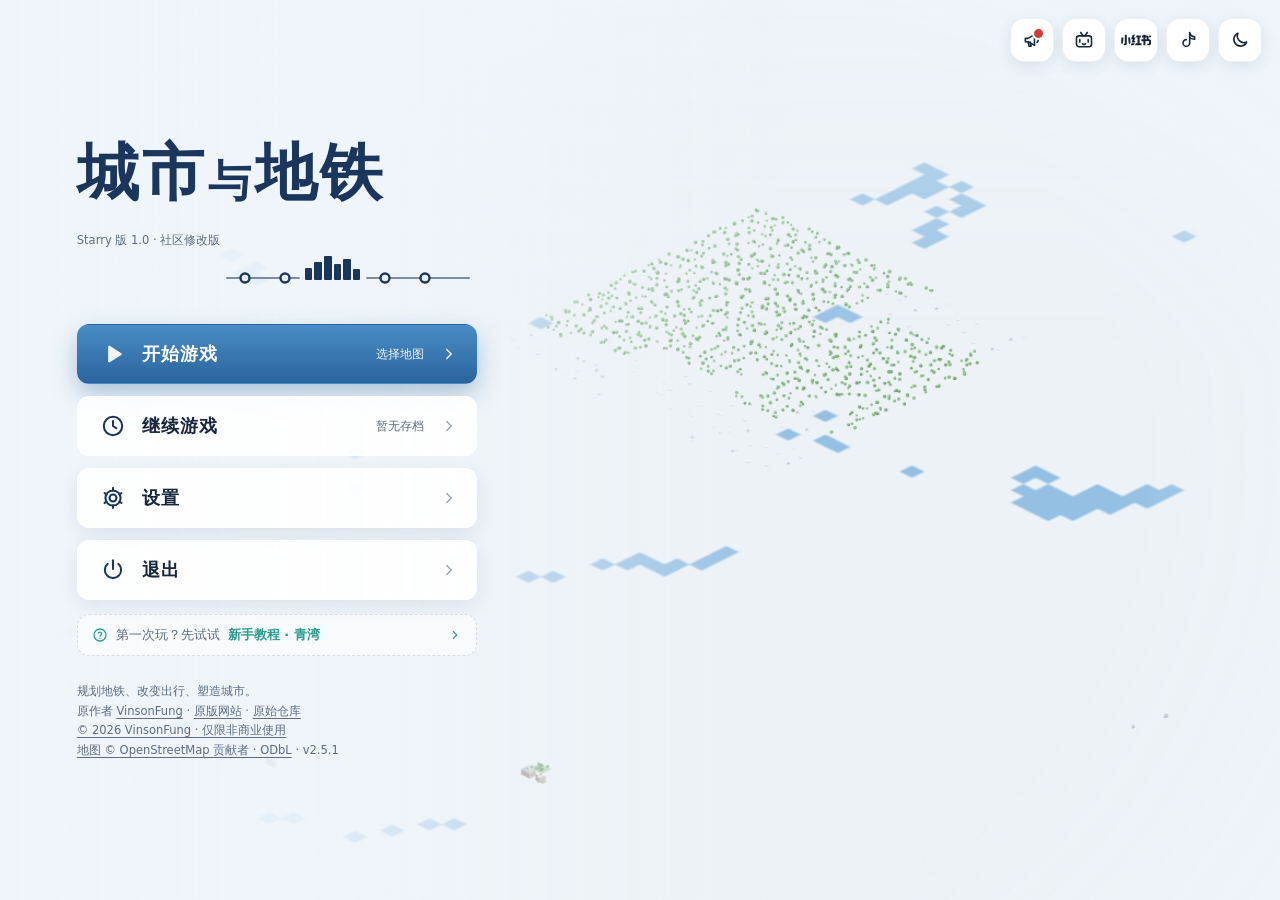
==== index.html @ 70bb86c0 "发布 Starry 版 1.0" ====
<!doctype html>
<html lang="zh-CN">
<head>
  <meta charset="utf-8">
  <meta name="viewport" content="width=device-width, initial-scale=1, viewport-fit=cover">
  <title>城市与地铁 · Starry 版 1.0</title>
  <meta name="author" content="VinsonFung">
  <meta name="copyright" content="Copyright © 2026 VinsonFung. Non-commercial use only. All rights reserved.">
  <meta name="description" content="单人地铁规划与城市经营游戏：广州、杭州、香港、台北、东京、上海、武汉、巴黎、北京与青湾教程，支持简体中文、繁体中文和英语。">
  <meta name="theme-color" content="#eaf1f7">
  <link rel="icon" type="image/png" href="img/favicon.png">
  <script>
    // 首帧即应用主题，避免浅色闪烁
    (function () {
      var s = null, t = 'auto';
      try { s = JSON.parse(localStorage.getItem('cm1.settings') || 'null'); t = (s && s.theme) || localStorage.getItem('cm1.theme') || 'auto'; } catch (e) {}
      if (t !== 'light' && t !== 'dark') t = window.matchMedia && window.matchMedia('(prefers-color-scheme: dark)').matches ? 'dark' : 'light';
      document.documentElement.setAttribute('data-theme', t);
      if (s && s.uiScale) document.documentElement.style.setProperty('--uiz', String(s.uiScale));
    })();
  </script>
  <link rel="stylesheet" href="css/style.css">
</head>
<body>
  <canvas id="map" aria-label="城市地图"></canvas>
  <div id="app"></div>
  <noscript>本游戏需要启用 JavaScript。</noscript>
  <script src="js/util.js"></script>
  <script src="js/vendor/opencc/cn2t.js"></script>
  <script src="js/vendor/pinyin/pinyin-pro.js"></script>
  <script src="js/locales/en.js"></script>
  <script src="js/i18n.js"></script>
  <script src="js/config.js"></script>
  <script src="js/accessibility.js"></script>
  <script src="js/news.js"></script>
  <script src="js/legal.js"></script>
  <script src="js/geo_gz.js"></script>
  <script src="js/geo.js"></script>
  <script src="js/data_gz.js"></script>
  <script src="js/data_tutorial.js"></script>
  <script src="js/geo_hz.js"></script>
  <script src="js/data_hz.js"></script>
  <script src="js/community-geography.js"></script>
  <script src="js/geo_sz.js"></script>
  <script src="js/data_sz.js"></script>
  <script src="js/geo_sg.js"></script>
  <script src="js/data_sg.js"></script>
  <script src="js/geo_nj.js"></script>
  <script src="js/data_nj.js"></script>
  <script src="js/geo_su.js"></script>
  <script src="js/data_su.js"></script>
  <script src="js/geo_hk.js"></script>
  <script src="js/data_hk.js"></script>
  <script src="js/geo_tk.js"></script>
  <script src="js/data_tk.js"></script>
  <script src="js/geo_tp.js"></script>
  <script src="js/data_tp.js"></script>
  <script src="js/geo_pa.js"></script>
  <script src="js/data_pa.js"></script>
  <script src="js/geo_wh.js"></script>
  <script src="js/data_wh.js"></script>
  <script src="js/geo_sh.js"></script>
  <script src="js/data_sh.js"></script>
  <script src="js/geo_bj.js"></script>
  <script src="js/data_bj.js"></script>
  <script src="js/geo_sh_outer.js"></script>
  <script src="js/geo_gz_outer.js"></script>
  <script src="js/outer-maps.js"></script>
  <script src="js/maps.js"></script>
  <script src="js/data_eras.js"></script>
  <script src="js/facility.js"></script>
  <script src="js/eras.js"></script>
  <script src="js/city.js"></script>
  <script src="js/metro.js"></script>
  <script src="js/road-kernel.js"></script>
  <script src="js/sim.js"></script>
  <script src="js/economy.js"></script>
  <script src="js/taskplans.js"></script>
  <script src="js/macro.js"></script>
  <script src="js/game.js"></script>
  <script src="js/milestones.js"></script>
  <script src="js/sim-stamp.js"></script>
  <script src="js/traffic-cache.js"></script>
  <script src="js/save.js"></script>
  <script src="js/render.js"></script>
  <script src="js/sites.js"></script>
  <script src="js/scenery.js"></script>
  <script src="js/agents.js"></script>
  <script src="js/bgtransit.js"></script>
  <script src="js/icons.js"></script>
  <script src="js/settings.js"></script>
  <script src="js/keys.js"></script>
  <script src="js/grid.js"></script>
  <script src="js/sound.js"></script>
  <script src="js/soundscape.js"></script>
  <script src="js/tools.js"></script>
  <script src="js/ui.js"></script>
  <script src="js/screens.js"></script>
  <script src="js/sketch.js"></script>
  <script src="js/pages.js"></script>
  <script src="js/corp.js"></script>
  <script src="js/fleet.js"></script>
  <script src="js/impact.js"></script>
  <script src="js/voices.js"></script>
  <script src="js/opsapp.js"></script>
  <script src="js/stats.js"></script>
  <script src="js/netmap.js"></script>
  <script src="js/follow.js"></script>
  <script src="js/tutorial.js"></script>
  <script src="js/quick.js"></script>
  <script src="js/v22-ui.js"></script>
  <script src="js/main.js"></script>
</body>
</html>
---- css/style.css ----
/* 城市与地铁 · 界面样式（浅色 / 深色主题） */
:root {
  --view-width: 100vw;
  --view-height: 100dvh;
  --view-top: 0px;
  --view-left: 0px;
  --view-bottom: 0px;
  --view-right: 0px;
  --safe-top: env(safe-area-inset-top, 0px);
  --safe-right: env(safe-area-inset-right, 0px);
  --safe-bottom: env(safe-area-inset-bottom, 0px);
  --safe-left: env(safe-area-inset-left, 0px);
  color-scheme: light;
  --navy: #1b365c;
  --teal: #2a9d8f;
  --grad: linear-gradient(180deg, #4a8cc6 0%, #2b649c 100%);
  --grad-soft: linear-gradient(180deg, rgba(74, 140, 198, 0.12), rgba(43, 100, 156, 0.08));
  --bg: #eaf1f7;
  --surface: rgba(255, 255, 255, 0.9);
  --surface-solid: #ffffff;
  --surface-2: #f4f7fb;
  --surface-3: #e8eef5;
  --text: #17263d;
  --muted: #5d6c82;
  --faint: #98a6b8;
  --line: rgba(27, 54, 92, 0.08);
  --line-strong: rgba(27, 54, 92, 0.15);
  --hover: rgba(47, 111, 168, 0.07);
  --accent: #2f6fa8;
  --accent-soft: rgba(47, 111, 168, 0.1);
  --teal-soft: rgba(42, 157, 143, 0.12);
  --good: #1f9254;
  --good-soft: rgba(31, 146, 84, 0.1);
  --warn: #c98200;
  --warn-soft: rgba(214, 140, 0, 0.12);
  --bad: #d83a3a;
  --bad-soft: rgba(216, 58, 58, 0.1);
  --gold: #d99a00;
  --radius: 14px;
  --shadow: 0 10px 30px rgba(36, 66, 104, 0.12), 0 1px 3px rgba(36, 66, 104, 0.06);
  --shadow-sm: 0 4px 14px rgba(36, 66, 104, 0.1);
  --ring: 0 0 0 3px rgba(47, 111, 168, 0.25);
  --glass-edge: rgba(255, 255, 255, 0.75);
  --font: "PingFang SC", "Microsoft YaHei", "Noto Sans SC", system-ui, -apple-system, "Segoe UI", sans-serif;
  --ease: cubic-bezier(.2, .8, .2, 1);
  --spring: cubic-bezier(.34, 1.4, .64, 1);
}
:root[data-theme="dark"] {
  color-scheme: dark;
  --navy: #9cc0ec;
  --teal: #3fc1b0;
  --grad: linear-gradient(180deg, #4a8cc6 0%, #2b5f94 100%);
  --grad-soft: linear-gradient(180deg, rgba(74, 140, 198, 0.2), rgba(43, 100, 156, 0.12));
  --bg: #0f1724;
  --surface: rgba(22, 31, 46, 0.9);
  --surface-solid: #172131;
  --surface-2: #1c2839;
  --surface-3: #243247;
  --text: #e5ecf6;
  --muted: #9aa9be;
  --faint: #66768e;
  --line: rgba(255, 255, 255, 0.07);
  --line-strong: rgba(255, 255, 255, 0.14);
  --hover: rgba(120, 170, 230, 0.09);
  --accent: #6aa6e6;
  --accent-soft: rgba(106, 166, 230, 0.15);
  --teal-soft: rgba(63, 193, 176, 0.15);
  --good: #3cc77e;
  --good-soft: rgba(60, 199, 126, 0.14);
  --warn: #f0b33c;
  --warn-soft: rgba(240, 179, 60, 0.14);
  --bad: #ff7070;
  --bad-soft: rgba(255, 112, 112, 0.14);
  --shadow: 0 12px 36px rgba(0, 0, 0, 0.42), 0 1px 4px rgba(0, 0, 0, 0.3);
  --shadow-sm: 0 4px 14px rgba(0, 0, 0, 0.32);
  --ring: 0 0 0 3px rgba(106, 166, 230, 0.35);
  --glass-edge: rgba(255, 255, 255, 0.06);
}* { box-sizing: border-box; }
html, body { margin: 0; height: 100%; overflow: hidden; background: var(--bg); color: var(--text); font-family: var(--font); font-size: 13px; -webkit-font-smoothing: antialiased; }
/* 色盲辅助：状态仍保留文字 / 图标，避免只靠红绿表达成功、警告和错误。 */
:root[data-color-blind="true"] { --good: #0072b2; --good-soft: rgba(0,114,178,.12); --warn: #8c5900; --warn-soft: rgba(166,106,0,.12); --bad: #84317d; --bad-soft: rgba(132,49,125,.12); }
:root[data-color-blind="true"][data-theme="dark"] { --good: #66c2ff; --good-soft: rgba(102,194,255,.14); --warn: #f4bd53; --warn-soft: rgba(244,189,83,.14); --bad: #e3a0de; --bad-soft: rgba(227,160,222,.14); }
#map { position: fixed; inset: 0; display: block; touch-action: none; }
button { font-family: inherit; font-size: inherit; color: inherit; }
input, select { font-family: inherit; font-size: 13px; color: var(--text); background: var(--surface-solid); }
.ico { display: inline-flex; width: 18px; height: 18px; flex: none; }
.ico svg { width: 100%; height: 100%; }
.hud { position: fixed; z-index: 10; transition: opacity .3s var(--ease), transform .35s var(--ease); }
.hidden { opacity: 0 !important; pointer-events: none !important; }
/* 界面毛玻璃：模糊半径越大，地图每帧变化时 GPU 重新模糊的开销越大（v2.1 由 14px 降到 9px，观感接近、移动地图更流畅） */
.glass { background: var(--surface); border: 1px solid var(--glass-edge); border-radius: var(--radius); box-shadow: var(--shadow); backdrop-filter: blur(9px) saturate(1.15); -webkit-backdrop-filter: blur(9px) saturate(1.15); }
.muted { color: var(--muted); }
.faint { color: var(--faint); }
.good { color: var(--good); }
.bad { color: var(--bad); }
.warn { color: var(--warn); }
.num { font-variant-numeric: tabular-nums; }
.row { display: flex; align-items: center; gap: 8px; }
.row.between { justify-content: space-between; }
.grow { flex: 1; min-width: 0; }
.small { font-size: 12px; }
.tiny { font-size: 11px; }
.tag { display: inline-flex; align-items: center; gap: 4px; padding: 2px 8px; border-radius: 999px; font-size: 11px; background: var(--surface-3); color: var(--muted); white-space: nowrap; font-weight: 500; }
.tag .ico { width: 12px; height: 12px; }
.tag.hist { background: rgba(196, 128, 64, 0.14); color: #b06a2a; }
.tag.est { background: var(--accent-soft); color: var(--accent); }
.tag.sim { background: rgba(124, 92, 214, 0.14); color: #7c5cd6; }
.tag.good { background: var(--good-soft); color: var(--good); }
.tag.bad { background: var(--bad-soft); color: var(--bad); }
.tag.warn { background: var(--warn-soft); color: var(--warn); }
.tag.info { background: var(--accent-soft); color: var(--accent); }
.dot { width: 10px; height: 10px; border-radius: 50%; display: inline-block; flex: none; }
.swatch { width: 16px; height: 6px; border-radius: 3px; display: inline-block; flex: none; }
kbd { font-family: inherit; font-size: 10px; padding: 0 5px; border-radius: 5px; background: var(--surface-3); color: var(--muted); border: 1px solid var(--line); }

/* ---------- 按钮 ---------- */
.btn { border: 1px solid var(--line-strong); background: var(--surface-solid); color: var(--text); border-radius: 10px; padding: 7px 14px; cursor: pointer; transition: background .15s, border-color .15s, box-shadow .2s, transform .12s; display: inline-flex; align-items: center; justify-content: center; gap: 6px; white-space: nowrap; font-weight: 500; }
.btn .ico { width: 16px; height: 16px; }
.btn:hover { background: var(--surface-2); border-color: var(--line-strong); }
.btn:active { transform: translateY(1px) scale(.98); }
.btn:focus-visible, .pill:focus-visible, .tbtn:focus-visible, .dockbtn:focus-visible, .sec-h:focus-visible, .menu-tile:focus-visible { outline: none; box-shadow: var(--ring); }
.btn.primary { background: var(--grad); border-color: transparent; color: #fff; box-shadow: 0 4px 14px rgba(29, 88, 209, 0.3); }
.btn.primary:hover { filter: brightness(1.06); }
.btn.danger { color: var(--bad); }
.btn.danger.fill { background: var(--bad); border-color: var(--bad); color: #fff; }
.btn.ghost { border-color: transparent; background: transparent; }
.btn.ghost:hover { background: var(--hover); }
.btn[disabled] { opacity: .45; cursor: not-allowed; transform: none; box-shadow: none; filter: grayscale(.4); }
.btn.sm { padding: 4px 10px; font-size: 12px; border-radius: 8px; }
.btn.block { width: 100%; }
.seg-ctl { display: inline-flex; background: var(--surface-3); border-radius: 11px; padding: 3px; gap: 2px; }
.seg-ctl button { border: 0; background: transparent; padding: 5px 12px; border-radius: 8px; cursor: pointer; color: var(--muted); transition: background .18s, color .18s, box-shadow .18s; display: inline-flex; align-items: center; gap: 5px; font-weight: 500; }
.seg-ctl button .ico { width: 15px; height: 15px; }
.seg-ctl button.on { background: var(--surface-solid); color: var(--text); box-shadow: var(--shadow-sm); }
.iconbtn { width: 32px; height: 32px; border-radius: 10px; border: 0; background: transparent; cursor: pointer; display: grid; place-items: center; color: var(--muted); flex: none; transition: background .15s, color .15s; }
.iconbtn .ico { width: 18px; height: 18px; }
.iconbtn:hover { background: var(--hover); color: var(--text); }

/* ---------- 顶部 HUD ---------- */
/* 界面大小：HUD 各部件按 --uiz 缩放，涉及视口尺寸的值除以 --uiz 抵消 */
#hudTop, #dock, #scaleBar, #legendCard, #zoomCtl, #rightPanel, #toolbar, #buildStack, #feed { zoom: var(--uiz, 1); }
#hudTop { top: 12px; left: 12px; right: 12px; display: flex; gap: 10px; align-items: flex-start; pointer-events: none; }
#hudTop > * { pointer-events: auto; }
#hudTop.hidden { transform: translateY(-14px); }
.cluster { display: flex; align-items: center; gap: 3px; padding: 5px; flex: none; }
.cluster.metrics { flex: 0 1 auto; min-width: 0; overflow: hidden; }
#hudTop .spacer { flex: 1 1 0; pointer-events: none; }
.citybar { gap: 6px; padding-right: 7px; }
.brand { width: 44px; height: 44px; border-radius: 13px; background: var(--grad); display: grid; place-items: center; flex: none; box-shadow: 0 3px 10px rgba(43, 100, 156, 0.3), inset 0 1px 0 rgba(255, 255, 255, 0.25); }
.brand img { width: 34px; height: 34px; object-fit: contain; }
/* 深色主题下深蓝 LOGO 转为浅色 */
:root[data-theme="dark"] .logo-ink { filter: brightness(0) invert(0.93); }
.pill { position: relative; flex: none; display: flex; align-items: center; gap: 8px; padding: 4px 11px 4px 5px; border-radius: 12px; cursor: pointer; border: 0; background: transparent; text-align: left; min-width: 0; height: 44px; transition: background .15s, transform .2s var(--spring); overflow: hidden; }
.pill:hover { background: var(--hover); }
.pill:active { transform: scale(.97); }
.pill.on { background: var(--accent-soft); }
.pill.on::after { content: ''; position: absolute; left: 12px; right: 12px; bottom: 2px; height: 3px; border-radius: 2px; background: var(--grad); }
.badge { width: 32px; height: 32px; border-radius: 10px; display: grid; place-items: center; flex: none; color: var(--accent); background: var(--accent-soft); }
.badge .ico { width: 18px; height: 18px; }
.b-gold { color: #b8860b; background: rgba(217, 154, 0, 0.13); }
.b-blue { color: #2f6fa8; background: rgba(47, 111, 168, 0.11); }
.b-teal { color: #1f8f82; background: rgba(42, 157, 143, 0.12); }
.b-orange { color: #cf6328; background: rgba(226, 110, 48, 0.12); }
.b-violet { color: #6652c4; background: rgba(106, 85, 200, 0.11); }
.b-green { color: #1f9254; background: rgba(31, 146, 84, 0.11); }
.b-red { color: #d83a3a; background: rgba(216, 58, 58, 0.1); }
.b-slate { color: #5d6c82; background: rgba(93, 108, 130, 0.12); }
:root[data-theme="dark"] .b-gold { color: #f0bd4a; } :root[data-theme="dark"] .b-blue { color: #7fb4ec; } :root[data-theme="dark"] .b-teal { color: #55cdbd; }
:root[data-theme="dark"] .b-orange { color: #f39a63; } :root[data-theme="dark"] .b-violet { color: #a796f0; } :root[data-theme="dark"] .b-green { color: #5ad392; }
:root[data-theme="dark"] .b-red { color: #ff8a8a; } :root[data-theme="dark"] .b-slate { color: #a6b4c8; }.pill .badge { width: 30px; height: 30px; border-radius: 9px; }
.pill .badge .ico { width: 17px; height: 17px; }
.pill .tx { display: flex; flex-direction: column; min-width: 0; }
.pill .k { font-size: 11px; color: var(--muted); white-space: nowrap; line-height: 1.2; }
.pill .v { font-size: 15px; font-weight: 700; white-space: nowrap; line-height: 1.25; display: flex; align-items: baseline; gap: 4px; font-variant-numeric: tabular-nums; }
.pill .v small { font-weight: 500; font-size: 11px; color: var(--muted); }
.pill .trend { font-size: 10px; font-weight: 700; }
.pill.flash-good { animation: flashGood 1s var(--ease); }
.pill.flash-bad { animation: flashBad 1s var(--ease); }
@keyframes flashGood { 0% { background: var(--good-soft); } 100% { background: transparent; } }
@keyframes flashBad { 0% { background: var(--bad-soft); } 100% { background: transparent; } }
.daypill { gap: 9px; }
.dayring { width: 36px; height: 36px; position: relative; flex: none; }
.dayring svg.r { position: absolute; inset: 0; transform: rotate(-90deg); }
.dayring .ico { position: absolute; inset: 9px; width: 18px; height: 18px; color: var(--gold); transition: transform .5s var(--spring); }
.dayring.night .ico { color: #8aa4ff; transform: rotate(-20deg); }
/* 速度与推进：紧凑分段按钮 */
.speed, .jumps { display: flex; background: var(--surface-3); border-radius: 12px; padding: 3px; gap: 2px; flex: none; }
.speed .sbtn, .jbtn { position: relative; overflow: hidden; height: 34px; min-width: 34px; padding: 0 8px; border: 0; border-radius: 9px; background: transparent; cursor: pointer; color: var(--muted); display: grid; place-items: center; font-size: 12.5px; font-weight: 700; font-variant-numeric: tabular-nums; transition: background .18s, color .18s, box-shadow .2s, transform .2s var(--spring); }
.speed .sbtn .ico { width: 16px; height: 16px; }
.speed .sbtn:hover, .jbtn:hover { color: var(--text); background: var(--hover); }
.speed .sbtn:active, .jbtn:active { transform: scale(.92); }
.speed .sbtn.on { background: var(--surface-solid); color: var(--accent); box-shadow: var(--shadow-sm); }
.speed .sbtn.pz.on { color: var(--warn); }
.jbtn { font-weight: 600; font-size: 12px; }
/* 右上操作 */
.actions { gap: 2px; }
.cnt { position: absolute; top: -3px; right: -3px; min-width: 17px; height: 17px; padding: 0 4px; border-radius: 999px; background: var(--bad); color: #fff; font-size: 10px; font-weight: 700; display: grid; place-items: center; border: 2px solid var(--surface-solid); animation: popIn .4s var(--spring); }
@keyframes popIn { from { transform: scale(0); } to { transform: scale(1); } }
.hbtn { position: relative; width: 40px; height: 42px; border-radius: 12px; border: 0; background: transparent; cursor: pointer; display: grid; place-items: center; color: var(--muted); transition: background .15s, color .15s, transform .2s var(--spring); }
.hbtn .ico { width: 20px; height: 20px; transition: transform .3s var(--spring); }
.hbtn:hover { background: var(--hover); color: var(--text); }
.hbtn:hover .ico { transform: scale(1.1); }
.hbtn:active { transform: scale(.92); }
.hbtn.on { background: var(--accent-soft); color: var(--accent); }
.hbtn[data-ui="settings"]:hover .ico { transform: rotate(60deg); }
@keyframes blink { 50% { opacity: .3; } }
/* 顶栏按「有效宽度」（窗口宽度 ÷ 界面大小）逐级收起次要指标，类名由 ui.layoutHud 设置 */
#hudTop.lt1540 .pill.opt { display: none; }
#hudTop.lt1400 .pill.opt2 { display: none; }
#hudTop.lt1260 .pill.opt3 { display: none; }
#hudTop.lt1080 .pill.opt4, #hudTop.lt1080 .daypill .k { display: none; }
#hudTop.lt960 .jumps, #hudTop.lt960 .pill .k { display: none; }
#hudTop.lt820 .pill.opt5, #hudTop .pill.squeezed { display: none; }

/* ---------- 左侧：视图与图层 ---------- */
#dock { top: 76px; left: 12px; width: 56px; padding: 7px; display: flex; flex-direction: column; gap: 3px; align-items: center; max-height: calc((100vh - 240px) / var(--uiz, 1)); overflow-y: auto; scrollbar-width: none; }
#dock.hidden { transform: translateX(-14px); }
.dock-title { font-size: 10px; color: var(--faint); font-weight: 700; letter-spacing: 1px; margin: 3px 0 1px; }
.dock-sep { width: 30px; height: 1px; background: var(--line-strong); margin: 6px 0 3px; flex: none; }
.dockbtn { position: relative; overflow: hidden; width: 42px; height: 42px; border-radius: 12px; border: 0; background: transparent; cursor: pointer; display: grid; place-items: center; color: var(--muted); transition: background .18s, color .18s, transform .2s var(--spring), box-shadow .2s; flex: none; }
.dockbtn .ico { width: 21px; height: 21px; }
.dockbtn:hover { background: var(--hover); color: var(--text); transform: scale(1.06); }
.dockbtn:active { transform: scale(.94); }
.dockbtn.on { color: #fff; background: var(--lc, var(--accent)); box-shadow: 0 4px 12px rgba(0, 0, 0, 0.18); }
.dockbtn.view.on { background: var(--grad); }
#legendCard { top: 76px; left: 78px; width: 268px; max-height: calc((100vh - 190px) / var(--uiz, 1)); display: flex; flex-direction: column; overflow: hidden; transform-origin: left top; }
#legendCard.hidden { transform: translateX(-12px) scale(.98); }
#legendCard .lc-head { display: flex; align-items: center; gap: 10px; padding: 12px 12px 8px 14px; }
#legendCard .lc-badge { color: #fff; box-shadow: 0 4px 12px rgba(0, 0, 0, 0.18); }
#legendCard .lc-body { overflow-y: auto; padding: 0 14px 14px; }
.legend .bar { height: 10px; border-radius: 5px; margin: 6px 0 3px; }
.legend .li { display: flex; align-items: center; gap: 8px; font-size: 12px; margin: 5px 0; }
/* 右下：缩放 */
#zoomCtl { left: 12px; bottom: 16px; display: flex; flex-direction: column; padding: 5px; gap: 2px; border-radius: 15px; }
#zoomCtl.hidden { transform: translateY(12px); }
#zoomCtl button { position: relative; overflow: hidden; width: 38px; height: 38px; border: 0; border-radius: 10px; background: transparent; color: var(--muted); cursor: pointer; display: grid; place-items: center; transition: background .15s, color .15s, transform .2s var(--spring); }
#zoomCtl button .ico { width: 19px; height: 19px; }
#zoomCtl button:hover { background: var(--hover); color: var(--text); }
#zoomCtl button:active { transform: scale(.9); }

/* ---------- 右侧面板 ---------- */
.panel { display: flex; flex-direction: column; overflow: hidden; }
#rightPanel { top: 76px; right: 12px; width: 368px; max-height: calc((100vh - 168px) / var(--uiz, 1)); }
#rightPanel.closed { transform: translateX(calc(100% + 24px)); opacity: 0; pointer-events: none; }
.p-head { display: flex; align-items: center; gap: 8px; padding: 12px 10px 10px 12px; flex: none; min-height: 56px; border-bottom: 1px solid var(--line); }
.p-head .badge { width: 34px; height: 34px; border-radius: 11px; }
.p-title { font-weight: 700; font-size: 15px; flex: 1; min-width: 0; overflow: hidden; text-overflow: ellipsis; white-space: nowrap; }
.p-body { overflow-y: auto; padding: 12px 14px 16px; flex: 1; overscroll-behavior: contain; }
.p-body::-webkit-scrollbar, #legendCard .lc-body::-webkit-scrollbar, .stats-body::-webkit-scrollbar { width: 8px; }
.p-body::-webkit-scrollbar-thumb, #legendCard .lc-body::-webkit-scrollbar-thumb, .stats-body::-webkit-scrollbar-thumb { background: var(--line-strong); border-radius: 4px; }
.page-enter { animation: pageIn .26s var(--ease); }
@keyframes pageIn { from { opacity: 0; transform: translateX(12px); } to { opacity: 1; transform: none; } }

/* ---------- 折叠区块 ---------- */
.sec { border-top: 1px solid var(--line); }
.sec:first-child { border-top: 0; }
.sec-h { display: flex; align-items: center; gap: 8px; width: 100%; border: 0; background: transparent; padding: 11px 2px; cursor: pointer; text-align: left; font-weight: 600; border-radius: 8px; }
.sec-h > .ico { width: 16px; height: 16px; color: var(--accent); }
.sec-h .chev { transition: transform .25s var(--ease); color: var(--faint); margin-left: auto; width: 14px; height: 14px; }
.sec.open > .sec-h .chev { transform: rotate(90deg); }
.sec-h .sum { font-weight: 500; color: var(--muted); font-size: 12px; margin-left: auto; white-space: nowrap; overflow: hidden; text-overflow: ellipsis; max-width: 55%; }
.sec-h .sum + .chev { margin-left: 6px; }
.sec-b { overflow: hidden; transition: height .28s var(--ease), opacity .22s; }
.sec-b > .inner { padding: 0 2px 12px; }
.sec:not(.open) > .sec-b { height: 0; opacity: 0; }

/* ---------- 数据展示 ---------- */
.kv { display: grid; grid-template-columns: auto 1fr; gap: 6px 12px; align-items: baseline; }
.kv .k { color: var(--muted); font-size: 12px; white-space: nowrap; }
.kv .v { text-align: right; font-variant-numeric: tabular-nums; font-weight: 600; }
.stat-grid { display: grid; grid-template-columns: 1fr 1fr; gap: 8px; margin: 6px 0 10px; }
.stat { background: var(--surface-2); border: 1px solid var(--line); border-radius: 12px; padding: 9px 11px; }
.stat .k { font-size: 11px; color: var(--muted); display: flex; align-items: center; gap: 5px; }
.stat .k .ico { width: 13px; height: 13px; }
.stat .v { font-size: 17px; font-weight: 700; margin-top: 3px; }
.stat .d { font-size: 11px; margin-top: 2px; }
table.tbl { width: 100%; border-collapse: collapse; font-size: 12px; font-variant-numeric: tabular-nums; }
table.tbl th { text-align: right; color: var(--muted); font-weight: 500; padding: 5px 4px; border-bottom: 1px solid var(--line-strong); white-space: nowrap; }
table.tbl td { text-align: right; padding: 5px 4px; border-bottom: 1px solid var(--line); white-space: nowrap; }
table.tbl th:first-child, table.tbl td:first-child { text-align: left; }
.list-item { display: flex; gap: 8px; align-items: flex-start; padding: 8px 4px; border-bottom: 1px solid var(--line); }
.list-item:last-child { border-bottom: 0; }
.clickable { cursor: pointer; border-radius: 9px; transition: background .15s; }
.clickable:hover { background: var(--hover); }
.note { font-size: 12px; color: var(--muted); line-height: 1.6; }
.callout { border-radius: 12px; padding: 9px 11px; font-size: 12px; line-height: 1.55; margin: 8px 0; display: flex; gap: 9px; align-items: flex-start; }
.callout > .ico { width: 17px; height: 17px; margin-top: 1px; }
.callout.bad { background: var(--bad-soft); color: var(--bad); }
.callout.warn { background: var(--warn-soft); color: var(--warn); }
.callout.good { background: var(--good-soft); color: var(--good); }
.callout.info { background: var(--grad-soft); color: var(--text); }
.callout.info > .ico { color: var(--accent); }
.callout .ct { color: var(--text); }
.progress { height: 7px; background: var(--surface-3); border-radius: 4px; overflow: hidden; }
.progress > i { display: block; height: 100%; background: var(--grad); border-radius: 4px; transition: width .35s var(--ease); }
.field { display: flex; flex-direction: column; gap: 5px; margin: 9px 0; }
.field label { font-size: 12px; color: var(--muted); font-weight: 500; }
.field input[type=text], .field input[type=number], .field select { border: 1px solid var(--line-strong); border-radius: 9px; padding: 7px 9px; }
.field input:focus, .field select:focus { outline: none; box-shadow: var(--ring); border-color: var(--accent); }
.spark { display: block; width: 100%; height: 44px; }
.chg { display: flex; align-items: baseline; justify-content: space-between; gap: 8px; padding: 5px 0; border-bottom: 1px solid var(--line); }

/* ---------- 冲突卡片 ---------- */
.cf-list { display: flex; flex-direction: column; gap: 8px; margin: 8px 0; }
.cf-card { border: 1px solid rgba(224, 49, 49, 0.28); background: var(--bad-soft); border-radius: 13px; padding: 10px 11px; cursor: pointer; transition: transform .15s, box-shadow .2s, border-color .2s; }
.cf-card:hover, .cf-card.on { border-color: var(--bad); box-shadow: 0 4px 14px rgba(224, 49, 49, 0.18); }
.cf-top { display: flex; gap: 9px; align-items: flex-start; }
.cf-num { width: 22px; height: 22px; border-radius: 50%; background: var(--bad); color: #fff; font-weight: 800; font-size: 12px; display: grid; place-items: center; flex: none; box-shadow: 0 2px 6px rgba(224, 49, 49, 0.4); }
.cf-msg { font-weight: 600; font-size: 12.5px; line-height: 1.45; color: var(--text); }
.cf-how { margin: 6px 0 0 31px; font-size: 12px; line-height: 1.55; color: var(--muted); }
.cf-how b { color: var(--text); }
.cf-fix { margin: 8px 0 0 31px; display: flex; flex-wrap: wrap; gap: 6px; }
.cf-fix .btn { max-width: 100%; white-space: normal; overflow-wrap: anywhere; }
.wn-card { border-radius: 11px; padding: 8px 10px; background: var(--warn-soft); font-size: 12px; display: flex; gap: 8px; align-items: flex-start; cursor: pointer; margin: 5px 0; }
.wn-card .ico { width: 15px; height: 15px; color: var(--warn); margin-top: 1px; }

/* ---------- 底部：建设工具 ---------- */
#toolbar { bottom: 16px; left: 50%; transform: translateX(-50%); display: flex; align-items: center; gap: 2px; padding: 6px; border-radius: 20px; position: fixed; }
#toolbar.hidden { transform: translateX(-50%) translateY(16px); }
.tind { position: absolute; left: 0; top: 6px; height: calc(100% - 12px); border-radius: 15px; background: var(--grad); box-shadow: 0 6px 16px rgba(29, 88, 209, 0.32); opacity: 0; transition: transform .38s var(--spring), width .3s var(--ease), background .3s, opacity .2s; pointer-events: none; }
.tind.ready { opacity: 1; }
.tind.danger { background: linear-gradient(135deg, #ff7676, #d92e2e); box-shadow: 0 6px 16px rgba(224, 49, 49, 0.35); }
.tbtn { position: relative; z-index: 1; overflow: hidden; display: flex; flex-direction: column; align-items: center; justify-content: center; gap: 3px; width: 62px; height: 56px; border: 0; background: transparent; border-radius: 15px; cursor: pointer; color: var(--muted); transition: color .2s, transform .2s var(--spring); flex: none; }
.tbtn .ico { width: 23px; height: 23px; transition: transform .3s var(--spring); }
.tbtn .lb { font-size: 11.5px; white-space: nowrap; font-weight: 600; }
.tbtn:hover { color: var(--text); }
.tbtn:hover .ico { transform: translateY(-2px) scale(1.06); }
.tbtn:active { transform: scale(.94); }
.tbtn.on { color: #fff; }
.tbtn.on .ico { transform: scale(1.08); }
@media (max-width: 900px) { .tbtn { width: 48px; height: 48px; } .tbtn .lb { display: none; } }

#draftbar { display: flex; align-items: center; gap: 6px; padding: 6px 7px 6px 6px; white-space: nowrap; border-radius: 16px; }

#draftbar .pulse { width: 9px; height: 9px; border-radius: 50%; background: var(--teal); box-shadow: 0 0 0 0 rgba(19, 165, 150, 0.5); animation: pulse 1.8s infinite; }
#draftbar .cost { font-weight: 700; display: flex; align-items: center; gap: 5px; font-variant-numeric: tabular-nums; }
#draftbar .cost .ico { width: 16px; height: 16px; color: var(--gold); }
.cfbadge { display: inline-flex; align-items: center; gap: 5px; border: 0; cursor: pointer; padding: 4px 10px; border-radius: 999px; font-weight: 700; font-size: 12px; background: var(--bad); color: #fff; animation: wiggle 2.4s infinite; }
.cfbadge .ico { width: 14px; height: 14px; }
.cfbadge.warn { background: var(--warn-soft); color: var(--warn); animation: none; }
@keyframes wiggle { 0%, 88%, 100% { transform: none; } 91% { transform: rotate(-5deg); } 94% { transform: rotate(5deg); } 97% { transform: rotate(-3deg); } }
@keyframes pulse { 0% { box-shadow: 0 0 0 0 rgba(19, 165, 150, 0.5); } 70% { box-shadow: 0 0 0 9px rgba(19, 165, 150, 0); } 100% { box-shadow: 0 0 0 0 rgba(19, 165, 150, 0); } }

/* ---------- 顶部中间信息流：暂停提示、横幅、消息 ---------- */
#feed { position: fixed; top: 74px; left: 50%; transform: translateX(-50%); z-index: 40; display: flex; flex-direction: column; gap: 7px; align-items: center; pointer-events: none; width: max-content; max-width: calc(100vw - 760px); min-width: 300px; }
#feed.hidden { opacity: 0; }
.pausechip { pointer-events: auto; display: inline-flex; align-items: center; gap: 7px; padding: 5px 12px 5px 9px; border-radius: 999px; border: 1px solid var(--line); background: var(--surface); backdrop-filter: blur(12px); -webkit-backdrop-filter: blur(12px); box-shadow: var(--shadow-sm); font-size: 12.5px; font-weight: 600; color: var(--warn); cursor: pointer; transition: opacity .25s, transform .3s var(--spring); }
.pausechip .ico { width: 15px; height: 15px; animation: blink 1.6s ease-in-out infinite; }
.pausechip kbd { color: var(--text); }
.pausechip .muted { font-weight: 500; }
.pausechip.overlap { display: none; }
.pausechip.hidden, #app:has(#stats:not(.hidden)) .pausechip { opacity: 0; transform: translateY(-8px) scale(.95); pointer-events: none; }
.pausechip:hover { filter: brightness(1.04); }
#banner { display: flex; flex-direction: column; gap: 5px; align-items: center; }
#banner .b { pointer-events: auto; cursor: pointer; padding: 5px 13px; border-radius: 999px; font-size: 12px; font-weight: 500; box-shadow: var(--shadow-sm); display: flex; gap: 6px; align-items: center; backdrop-filter: blur(8px); animation: toastIn .35s var(--spring); }
#banner .b .ico { width: 15px; height: 15px; }
#banner .b.warn { background: var(--warn-soft); color: var(--warn); border: 1px solid rgba(214, 136, 0, 0.3); }
#banner .b.danger { background: var(--bad-soft); color: var(--bad); border: 1px solid rgba(224, 49, 49, 0.3); }
#banner .b.info { background: var(--surface); color: var(--accent); border: 1px solid var(--line); }
#toasts { display: flex; flex-direction: column; gap: 8px; align-items: center; }
.toast { position: relative; overflow: hidden; pointer-events: auto; cursor: pointer; background: var(--surface-solid); color: var(--text); padding: 9px 16px 11px 9px; border-radius: 14px; font-size: 13px; box-shadow: var(--shadow); border: 1px solid var(--line); max-width: 540px; animation: toastIn .42s var(--spring); transition: opacity .3s, transform .3s; display: flex; gap: 10px; align-items: center; }
.toast .badge { width: 28px; height: 28px; border-radius: 9px; animation: popIn .45s var(--spring); }
.toast .badge .ico { width: 16px; height: 16px; }
.toast .life { position: absolute; left: 0; bottom: 0; height: 3px; width: 100%; background: var(--accent); opacity: .5; transform-origin: left; animation: life linear forwards; }
.toast.t-good .life { background: var(--good); }
.toast.t-bad .life { background: var(--bad); }
.toast.t-warn .life { background: var(--warn); }
.toast.t-money .life { background: var(--gold); }
.toast:hover .life { animation-play-state: paused; }
.toast.out { opacity: 0; transform: translateY(-8px) scale(.96); }
@keyframes life { from { transform: scaleX(1); } to { transform: scaleX(0); } }
@keyframes toastIn { from { opacity: 0; transform: translateY(-14px) scale(.92); } to { opacity: 1; transform: none; } }
/* 地图悬停提示 */
#tooltip { position: fixed; z-index: 30; pointer-events: none; background: rgba(15, 22, 34, 0.94); color: #eef3fa; border-radius: 11px; box-shadow: var(--shadow); padding: 8px 11px; font-size: 12px; max-width: 320px; opacity: 0; transition: opacity .12s; line-height: 1.5; }
#tooltip.on { opacity: 1; }
#tooltip .t { font-weight: 700; margin-bottom: 2px; }
#tooltip .m { color: #b7c3d4; }
#tooltip.bad .t { color: #ff8a8a; }
/* 界面按钮提示 */
#uitip { position: fixed; z-index: 60; pointer-events: none; display: flex; align-items: center; gap: 8px; background: rgba(17, 24, 38, 0.95); color: #f1f5fb; padding: 6px 10px; border-radius: 9px; font-size: 12px; font-weight: 500; white-space: nowrap; box-shadow: 0 6px 18px rgba(0, 0, 0, 0.25); opacity: 0; transform: scale(.94); transition: opacity .14s, transform .18s var(--spring); }
#uitip.on { opacity: 1; transform: none; }
#uitip.s-below { transform-origin: top center; }
#uitip.s-above { transform-origin: bottom center; }
#uitip kbd { background: rgba(255, 255, 255, 0.14); color: #fff; border-color: rgba(255, 255, 255, 0.2); }
:root[data-theme="dark"] #uitip { background: rgba(236, 242, 250, 0.96); color: #142033; }
:root[data-theme="dark"] #uitip kbd { background: rgba(0, 0, 0, 0.08); color: #142033; border-color: rgba(0, 0, 0, 0.12); }
/* 按压涟漪 */
.ripple { position: absolute; border-radius: 50%; background: currentColor; opacity: .18; transform: scale(0); animation: ripple .6s var(--ease) forwards; pointer-events: none; z-index: 0; }
@keyframes ripple { to { transform: scale(1); opacity: 0; } }
.btn, .menu-tile, .mode-card, .set-tab { position: relative; overflow: hidden; }
/* 资金飘字、庆祝横幅与彩带 */
#fxLayer { position: fixed; inset: 0; pointer-events: none; z-index: 45; overflow: hidden; }
.floater { position: absolute; transform: translateX(-50%); font-weight: 800; font-size: 14px; font-variant-numeric: tabular-nums; animation: floatUp 1.6s var(--ease) forwards; text-shadow: 0 1px 0 var(--surface-solid), 0 0 8px var(--surface-solid); white-space: nowrap; }
.floater.good { color: var(--good); }
.floater.bad { color: var(--bad); }
@keyframes floatUp { 0% { opacity: 0; transform: translate(-50%, -4px) scale(.8); } 15% { opacity: 1; transform: translate(-50%, 6px) scale(1.08); } 70% { opacity: 1; } 100% { opacity: 0; transform: translate(-50%, 30px) scale(1); } }
.celebrate { position: absolute; inset: 0; }
.celebrate .ribbon { position: absolute; z-index: 1; left: 50%; top: clamp(80px, 22vh, 190px); transform: translateX(-50%); display: flex; align-items: flex-start; gap: 14px; width: min(540px, calc(100vw - 24px)); max-height: calc(100vh - clamp(80px, 22vh, 190px) - 16px); overflow-y: auto; padding: 14px 12px 16px 16px; border-radius: 20px; background: var(--surface-solid); border: 1px solid var(--line); box-shadow: 0 24px 60px rgba(10, 20, 40, 0.3), inset 0 -4px 0 var(--c); pointer-events: auto; animation: ribbonIn .7s var(--spring); }
.celebrate-copy { flex: 1; min-width: 0; overflow-wrap: anywhere; }
.celebrate .ribbon .t { font-size: clamp(17px, 2.8vw, 22px); font-weight: 800; letter-spacing: .5px; }
.celebrate .ribbon .s { font-size: 13px; color: var(--muted); margin-top: 3px; }
.celebrate-count { display: inline-block; font-size: 11px; color: var(--muted); margin-top: 5px; }
.celebrate-count[hidden] { display: none; }
.celebrate-close { flex: none; align-self: flex-start; position: sticky; top: 0; background: var(--surface-solid); }
.celebrate .medal { flex: none; width: 52px; height: 52px; border-radius: 16px; background: var(--c); color: #fff; display: grid; place-items: center; box-shadow: 0 6px 18px rgba(0, 0, 0, 0.2); animation: medal 1.2s var(--spring); }
.celebrate .medal .ico { width: 28px; height: 28px; }
.celebrate.out .ribbon { animation: ribbonOut .35s var(--ease) forwards; pointer-events: none; }
.confetti { position: absolute; top: 18%; width: 8px; height: 13px; border-radius: 2px; opacity: 0; animation-name: confetti; animation-timing-function: cubic-bezier(.2, .6, .4, 1); animation-fill-mode: forwards; }
@keyframes ribbonIn { from { opacity: 0; transform: translateX(-50%) translateY(-30px) scale(.8); } to { opacity: 1; transform: translateX(-50%); } }
@keyframes ribbonOut { to { opacity: 0; transform: translateX(-50%) translateY(-20px) scale(.95); } }
@keyframes medal { 0% { transform: scale(0) rotate(-40deg); } 60% { transform: scale(1.15) rotate(8deg); } 100% { transform: none; } }
@keyframes confetti { 0% { opacity: 1; transform: translate(0, 0) rotate(0); } 100% { opacity: 0; transform: translate(var(--dx), 70vh) rotate(var(--rot)); } }

/* ---------- 全屏界面 ---------- */
#screen { position: fixed; inset: 0; z-index: 50; display: grid; place-items: center; background: rgba(30, 52, 84, 0.16); backdrop-filter: blur(6px); -webkit-backdrop-filter: blur(6px); transition: opacity .35s var(--ease); }
:root[data-theme="dark"] #screen { background: rgba(4, 8, 16, 0.45); }
#screen.hidden { opacity: 0; pointer-events: none; }
/* 从游戏回到主菜单（v2.3）：界面层整体淡入，标题与菜单不逐个重新弹出（不闪） */
#screen.calm .start-wrap > *, #screen.calm .start-menu > *, #screen.calm .start-learn { animation: none !important; }
#busyBlock { position: fixed; inset: 0; z-index: 70; display: none; cursor: progress; }
#busyBlock.on { display: block; }
#screen.start { background: linear-gradient(90deg, rgba(239, 245, 250, 0.97) 0%, rgba(239, 245, 250, 0.88) 24%, rgba(239, 245, 250, 0.4) 44%, rgba(239, 245, 250, 0) 62%); backdrop-filter: none; -webkit-backdrop-filter: none; place-items: center start; }
:root[data-theme="dark"] #screen.start { background: linear-gradient(90deg, rgba(15, 23, 36, 0.96) 0%, rgba(15, 23, 36, 0.86) 24%, rgba(15, 23, 36, 0.35) 44%, rgba(15, 23, 36, 0) 62%); }
.card { background: var(--surface-solid); border-radius: 18px; box-shadow: 0 24px 60px rgba(36, 66, 104, 0.2); padding: 24px 26px; width: min(560px, calc(100vw - 32px)); max-height: calc(100vh - 40px); overflow-y: auto; animation: cardIn .38s var(--spring); border: 1px solid var(--line); }
.card.wide { width: min(860px, calc(100vw - 32px)); }
@keyframes cardIn { from { opacity: 0; transform: translateY(14px) scale(.97); } to { opacity: 1; transform: none; } }
.card h1 { font-size: 28px; margin: 0 0 4px; letter-spacing: 2px; }
.card h2 { font-size: 19px; margin: 0 0 12px; display: flex; align-items: center; gap: 10px; color: var(--text); }
.card h3 { font-size: 14px; margin: 16px 0 8px; }
.card-head { display: flex; align-items: center; gap: 12px; margin-bottom: 16px; }
.card-head .badge { width: 40px; height: 40px; border-radius: 12px; }
.card-head .badge .ico { width: 21px; height: 21px; }
.card-head h2 { margin: 0; }
/* 开始界面 */
.start-wrap { margin-left: max(6vw, 28px); width: min(400px, calc(100vw - 56px)); }
.start-title { margin: 0; font-size: 62px; font-weight: 900; letter-spacing: 3px; line-height: 1.05; color: var(--navy); white-space: nowrap; }
.start-title .yu { font-size: .7em; margin: 0 .03em; position: relative; top: .06em; }
.title-deco { display: block; margin: 6px 0 34px; width: 100%; height: 34px; color: var(--navy); }
.start-menu { display: flex; flex-direction: column; gap: 12px; }
.start-btn { display: flex; align-items: center; gap: 16px; height: 60px; padding: 0 18px 0 22px; border-radius: 12px; border: 1px solid rgba(255, 255, 255, 0.95); background: rgba(255, 255, 255, 0.9); color: var(--text); box-shadow: 0 6px 18px rgba(36, 66, 104, 0.1); cursor: pointer; font-size: 18px; font-weight: 600; letter-spacing: 1px; text-align: left; transition: transform .22s var(--spring), box-shadow .2s, background .2s; }
:root[data-theme="dark"] .start-btn:not(.primary) { background: rgba(23, 33, 49, 0.88); border-color: var(--line); }
.start-btn > .ico { width: 26px; height: 26px; color: var(--navy); }
.start-btn .lb { flex: 1; }
.start-btn .sub { font-size: 12px; font-weight: 500; color: var(--muted); letter-spacing: 0; }
.start-btn .chev { width: 18px; height: 18px; color: var(--faint); transition: transform .2s var(--ease); }
.start-btn:hover { box-shadow: 0 10px 26px rgba(36, 66, 104, 0.16); }
.start-btn:hover .chev { transform: translateX(3px); }
.start-btn:active { transform: translateX(2px) scale(.99); }
.start-btn.primary { background: var(--grad); color: #fff; border-color: transparent; box-shadow: 0 10px 24px rgba(43, 100, 156, 0.35); }
.start-btn.primary > .ico, .start-btn.primary .chev, .start-btn.primary .sub { color: rgba(255, 255, 255, 0.92); }
.start-btn[disabled] { opacity: .5; cursor: not-allowed; transform: none; box-shadow: none; }
.start-foot { margin-top: 26px; font-size: 11.5px; color: var(--muted); line-height: 1.7; }
.start-foot a { color: inherit; text-underline-offset: 3px; }
.start-wrap > * { animation: riseIn .6s var(--ease) both; }
.start-menu > * { animation: riseIn .5s var(--ease) both; }
.start-menu > *:nth-child(2) { animation-delay: .05s; } .start-menu > *:nth-child(3) { animation-delay: .1s; } .start-menu > *:nth-child(4) { animation-delay: .15s; } .start-menu > *:nth-child(5) { animation-delay: .2s; }.mode-cards { display: grid; grid-template-columns: 1fr 1fr; gap: 14px; margin: 6px 0 0; }
.mode-card { display: flex; flex-direction: column; gap: 8px; border: 1px solid var(--line-strong); border-radius: 14px; padding: 16px 18px; cursor: pointer; transition: border-color .18s, box-shadow .2s, transform .2s var(--spring); text-align: left; background: var(--surface-solid); }
.mode-card:hover { transform: scale(1.02); border-color: var(--accent); box-shadow: 0 10px 26px rgba(36, 66, 104, 0.14); }
.mode-card.on { border-color: rgba(47, 111, 168, 0.45); }
.mode-card .mc-top { display: flex; align-items: center; gap: 10px; }
.mode-card .mc-top .badge { width: 40px; height: 40px; border-radius: 12px; }
.mode-card h4 { margin: 0; font-size: 17px; flex: 1; }
.mode-card .mc-desc { font-size: 13px; color: var(--text); line-height: 1.5; }
.mode-card ul { margin: 0; padding-left: 16px; color: var(--muted); font-size: 12px; line-height: 1.7; }
.mode-card .mc-go { margin-top: auto; align-self: flex-end; display: inline-flex; align-items: center; gap: 4px; padding: 6px 14px; border-radius: 9px; background: var(--grad); color: #fff; font-weight: 600; font-size: 13px; }
@media (max-width: 640px) { .mode-cards { grid-template-columns: 1fr; } }.slot { display: flex; align-items: center; gap: 10px; padding: 9px 11px; border-radius: 12px; border: 1px solid var(--line); margin: 6px 0; background: var(--surface-2); }
.slot .info { flex: 1; min-width: 0; }
.slot .t { font-weight: 600; }
.game-group { margin: 14px 0; }
.game-group > .h { display: flex; align-items: center; gap: 8px; font-weight: 700; margin-bottom: 4px; }
/* 存档列表内编辑进度名称 */
.game-group > .save-name-heading { flex-wrap: wrap; }
.save-name-title { flex: 1 1 160px; min-width: 0; overflow-wrap: anywhere; }
.save-name-editor { margin: 8px 0; padding: 12px; border: 1px solid var(--line-strong); border-radius: 12px; background: var(--surface-2); }
.save-name-label { display: block; margin-bottom: 6px; color: var(--muted); font-size: 12px; }
.save-name-controls { display: flex; flex-wrap: wrap; align-items: center; gap: 8px; }
.save-name-input { flex: 1 1 240px; width: 100%; min-width: 0; border: 1px solid var(--line-strong); border-radius: 9px; padding: 7px 9px; }
.save-name-input:focus { outline: none; box-shadow: var(--ring); border-color: var(--accent); }
.save-name-input[aria-invalid=true] { border-color: var(--bad); }
.save-name-actions { display: flex; flex: none; flex-wrap: wrap; align-items: center; gap: 8px; }
.save-name-status:not(:empty) { margin-top: 6px; }
.loading { display: flex; flex-direction: column; align-items: center; gap: 16px; padding: 14px 0; }
.loading img { width: 64px; height: 64px; animation: spin 2.6s linear infinite; }
.spinner { width: 32px; height: 32px; border-radius: 50%; border: 3px solid var(--accent-soft); border-top-color: var(--accent); animation: spin .9s linear infinite; }
@keyframes spin { to { transform: rotate(360deg); } }
.modal-actions { display: flex; gap: 8px; justify-content: flex-end; margin-top: 18px; flex-wrap: wrap; }

/* ---------- 下拉菜单 ---------- */
.dropdown { position: fixed; z-index: 45; background: var(--surface-solid); border: 1px solid var(--line); border-radius: 14px; box-shadow: var(--shadow); padding: 6px; min-width: 220px; max-width: calc(100vw - 16px); max-height: calc(100dvh - 16px); overflow-y: auto; overscroll-behavior: contain; animation: cardIn .2s var(--ease); }
.dropdown button { display: flex; width: 100%; border: 0; background: transparent; padding: 9px 10px; border-radius: 9px; cursor: pointer; text-align: left; gap: 10px; align-items: center; }
.dropdown button.dd-narrow { display: none; }
@media (max-width: 760px), (max-width: 1024px) and (max-height: 520px) and (pointer: coarse) { .dropdown button.dd-narrow { display: flex; } }
.dropdown button .ico { width: 17px; height: 17px; color: var(--muted); }
.dropdown button:hover { background: var(--hover); }
.dropdown hr { border: 0; border-top: 1px solid var(--line); margin: 5px 0; }

/* ---------- 统计面板 ---------- */
#stats { position: fixed; inset: 0; z-index: 30; display: grid; place-items: center; background: rgba(8, 14, 26, 0.38); backdrop-filter: blur(6px); transition: opacity .3s var(--ease); }
#stats.hidden { opacity: 0; pointer-events: none; }
.stats-win { width: min(1180px, calc(100vw - 32px)); height: min(820px, calc(100vh - 40px)); display: flex; flex-direction: column; background: var(--bg); border-radius: 24px; box-shadow: 0 30px 80px rgba(0, 0, 0, 0.35); overflow: hidden; border: 1px solid var(--line); animation: cardIn .4s var(--spring); }
.stats-head { display: flex; align-items: center; gap: 12px; padding: 14px 16px 12px 18px; background: var(--surface-solid); border-bottom: 1px solid var(--line); }
.stats-head h2 { margin: 0; font-size: 18px; }
.stats-tabs { display: flex; gap: 4px; margin-left: 18px; }
.stats-tabs button { border: 0; background: transparent; padding: 8px 14px; border-radius: 10px; cursor: pointer; color: var(--muted); font-weight: 600; display: flex; align-items: center; gap: 6px; transition: background .15s, color .15s; }
.stats-tabs button .ico { width: 16px; height: 16px; }
.stats-tabs button:hover { background: var(--hover); color: var(--text); }
.stats-tabs button.on { background: var(--accent-soft); color: var(--accent); }
.stats-body { flex: 1; overflow-y: auto; padding: 16px 18px 22px; }
.kpi-grid { display: grid; grid-template-columns: repeat(3, 1fr); gap: 12px; margin-bottom: 14px; }
@media (max-width: 760px), (max-width: 1024px) and (max-height: 520px) and (pointer: coarse) { .kpi-grid { grid-template-columns: repeat(2, 1fr); } }
.kpi { background: var(--surface-solid); border: 1px solid var(--line); border-radius: 16px; padding: 12px 14px 10px; display: flex; flex-direction: column; gap: 4px; }
.kpi .top { display: flex; align-items: center; gap: 8px; color: var(--muted); font-size: 12px; font-weight: 500; }
.kpi .top .badge { width: 26px; height: 26px; border-radius: 8px; }
.kpi .top .badge .ico { width: 15px; height: 15px; }
.kpi .val { font-size: 24px; font-weight: 800; letter-spacing: .3px; }
.kpi .val small { font-size: 12px; font-weight: 500; color: var(--muted); }
.kpi .delta { font-size: 11.5px; font-weight: 600; }
.kpi .spark svg { display: block; width: 100%; height: 34px; margin-top: 2px; }
.chart-grid { display: grid; grid-template-columns: repeat(auto-fill, minmax(420px, 1fr)); gap: 12px; }
.chart-card { background: var(--surface-solid); border: 1px solid var(--line); border-radius: 16px; padding: 12px 14px 10px; position: relative; }
.chart-card .ch-head { display: flex; align-items: center; gap: 8px; margin-bottom: 2px; }
.chart-card .ch-title { font-weight: 700; font-size: 14px; flex: 1; }
.chart-card .ch-sub { font-size: 11.5px; color: var(--muted); margin-bottom: 6px; }
.ch-legend { display: flex; gap: 12px; flex-wrap: wrap; font-size: 11.5px; color: var(--muted); margin: 2px 0 4px; }
.ch-legend span { display: inline-flex; align-items: center; gap: 5px; }
.ch-legend i { width: 14px; height: 3px; border-radius: 2px; display: inline-block; }
.ch-legend i.sq { width: 10px; height: 10px; border-radius: 3px; }
.ch-plot { position: relative; }
.ch-plot svg { display: block; width: 100%; overflow: visible; }
.ch-tip { position: absolute; pointer-events: none; background: var(--surface-solid); border: 1px solid var(--line-strong); border-radius: 10px; padding: 7px 9px; font-size: 11.5px; box-shadow: var(--shadow-sm); white-space: nowrap; opacity: 0; transition: opacity .1s; z-index: 2; color: var(--text); }
.ch-tip .tt { font-weight: 700; margin-bottom: 3px; }
.ch-tip .tr { display: flex; align-items: center; gap: 6px; }
.ch-tip .tr i { width: 8px; height: 8px; border-radius: 50%; display: inline-block; }
.ch-tbl { max-height: 220px; overflow: auto; margin-top: 6px; }
.empty-chart { height: 160px; display: grid; place-items: center; color: var(--muted); font-size: 12.5px; text-align: center; }
.chart-card.wide { grid-column: 1 / -1; }
.chart-card .ch-head .btn { margin-left: auto; }
.chart-card .ch-head .btn:not(.primary):not(.danger) { color: var(--muted); }
.chart-card .ch-head .btn .ico { width: 14px; height: 14px; }
.kpi.clickable { cursor: pointer; transition: transform .15s var(--ease), box-shadow .2s; }
.kpi.clickable:hover { transform: scale(1.02); box-shadow: var(--shadow-sm); background: var(--surface-solid); }
.mode-bar { display: flex; gap: 2px; height: 18px; border-radius: 6px; overflow: hidden; background: var(--surface-3); }
.mode-bar > div { height: 100%; transition: width .4s var(--ease); }
.mode-bar > div:first-child { border-radius: 6px 0 0 6px; }
.mode-bar > div:last-child { border-radius: 0 6px 6px 0; }
.hbars { display: flex; flex-direction: column; gap: 5px; padding: 4px 0 2px; }
.hbar-row { display: grid; grid-template-columns: minmax(70px, 30%) 1fr auto; align-items: center; gap: 10px; padding: 3px 4px; border-radius: 8px; cursor: default; }
.hbar-row:hover { background: var(--hover); }
.hbar-name { font-size: 12px; overflow: hidden; text-overflow: ellipsis; white-space: nowrap; display: flex; align-items: center; gap: 6px; }
.hbar-track { height: 12px; }
.hbar-fill { height: 100%; border-radius: 0 4px 4px 0; min-width: 2px; }
.hbar-val { font-size: 12px; font-weight: 600; font-variant-numeric: tabular-nums; min-width: 56px; text-align: right; }
.stats-head .seg-ctl button { padding: 4px 10px; font-size: 12px; }
@media (max-width: 760px), (max-width: 1024px) and (max-height: 520px) and (pointer: coarse) {
  .stats-tabs { margin-left: 0; overflow-x: auto; }
  .stats-head { flex-wrap: wrap; }
  .chart-grid { grid-template-columns: 1fr; }
}

/* ---------- 设置 ---------- */
.card.settings { padding: 22px 24px 18px; width: min(820px, calc(100vw - 32px)); }
.set-wrap { display: grid; grid-template-columns: 168px 1fr; gap: 18px; min-height: 380px; }
.set-nav { display: flex; flex-direction: column; gap: 3px; border-right: 1px solid var(--line); padding-right: 12px; }
.set-tab { display: flex; align-items: center; gap: 10px; padding: 10px 12px; border: 0; border-radius: 11px; background: transparent; color: var(--muted); font-weight: 600; cursor: pointer; text-align: left; transition: background .15s, color .15s; }
.set-tab .ico { width: 18px; height: 18px; }
.set-tab:hover { background: var(--hover); color: var(--text); }
.set-tab.on { background: var(--accent-soft); color: var(--accent); }
.set-body { min-width: 0; max-height: calc(100vh - 230px); overflow-y: auto; overflow-x: hidden; padding-right: 4px; }
.set-group { font-size: 11px; font-weight: 700; color: var(--faint); letter-spacing: 1px; margin: 14px 0 4px; }
.set-group:first-child { margin-top: 0; }
.set-row { display: flex; align-items: center; gap: 12px; padding: 11px 4px; border-bottom: 1px solid var(--line); }
.set-row:last-child { border-bottom: 0; }
.set-ico { width: 34px; height: 34px; border-radius: 10px; background: var(--surface-2); color: var(--accent); display: grid; place-items: center; flex: none; }
.set-ico .ico { width: 18px; height: 18px; }
.set-t { font-weight: 600; }
.set-d { font-size: 12px; color: var(--muted); margin-top: 2px; line-height: 1.5; }
.set-row .seg-ctl { flex: none; }
.set-row .seg-ctl button { padding: 5px 11px; }
.switch { position: relative; width: 46px; height: 27px; border-radius: 999px; border: 0; background: var(--surface-3); cursor: pointer; flex: none; transition: background .25s var(--ease); box-shadow: inset 0 0 0 1px var(--line-strong); }
.switch i { position: absolute; top: 3px; left: 3px; width: 21px; height: 21px; border-radius: 50%; background: #fff; box-shadow: 0 2px 6px rgba(0, 0, 0, 0.25); transition: transform .3s var(--spring); }
.switch.on { background: var(--grad); box-shadow: none; }
.switch.on i { transform: translateX(19px); }
.switch:focus-visible { outline: none; box-shadow: var(--ring); }
.set-slider { display: flex; align-items: center; gap: 10px; width: 220px; flex: none; }
.set-slider input { flex: 1; accent-color: var(--accent); }
.set-val { width: 40px; text-align: right; font-variant-numeric: tabular-nums; font-weight: 600; font-size: 12px; }
.set-preview { display: flex; align-items: center; gap: 6px; flex-wrap: wrap; padding: 12px 4px; }
.keys { display: grid; grid-template-columns: 1fr 1fr; gap: 6px 18px; }
.key-row { display: flex; align-items: center; justify-content: space-between; gap: 10px; padding: 7px 10px; border-radius: 9px; background: var(--surface-2); font-size: 12.5px; }
.key-row kbd { font-size: 11px; padding: 2px 7px; white-space: nowrap; }
.about-head { display: flex; align-items: center; gap: 14px; margin-bottom: 14px; }
.about-head img { width: 64px; height: 64px; object-fit: contain; }
.about-t { font-size: 20px; font-weight: 800; letter-spacing: 2px; }
@media (max-width: 760px), (max-width: 1024px) and (max-height: 520px) and (pointer: coarse) { .set-wrap { grid-template-columns: 1fr; } .set-nav { flex-direction: row; overflow-x: auto; border-right: 0; border-bottom: 1px solid var(--line); padding: 0 0 8px; } .keys { grid-template-columns: 1fr; } }

@keyframes riseIn { from { opacity: 0; transform: translateY(14px); } to { opacity: 1; transform: none; } }

/* ---------- 菜单补充 ---------- */
.dropdown .dd-head { display: flex; align-items: center; gap: 10px; padding: 6px 8px 10px; border-bottom: 1px solid var(--line); margin-bottom: 5px; }
.dropdown .dd-head img { width: 34px; height: 34px; border-radius: 10px; background: var(--grad); padding: 4px; }
.dropdown button kbd { margin-left: auto; }
.dropdown { transform-origin: top right; animation: menuIn .22s var(--spring); }
@keyframes menuIn { from { opacity: 0; transform: translateY(-6px) scale(.96); } to { opacity: 1; transform: none; } }

/* ---------- 面板内容进入的层次动画 ---------- */
.page-enter > * { animation: riseIn .32s var(--ease) both; }
.page-enter > *:nth-child(2) { animation-delay: .03s; }
.page-enter > *:nth-child(3) { animation-delay: .06s; }
.page-enter > *:nth-child(4) { animation-delay: .09s; }
.page-enter > *:nth-child(n+5) { animation-delay: .12s; }

/* ---------- 减少动态效果 ---------- */
@media (prefers-reduced-motion: reduce) { *, *::before, *::after { animation-duration: 1ms !important; animation-iteration-count: 1 !important; animation-delay: 0ms !important; transition-duration: 1ms !important; } }
.hbtn.warn-dot::after { content: ''; position: absolute; top: 8px; right: 8px; width: 8px; height: 8px; border-radius: 50%; background: var(--bad); border: 2px solid var(--surface-solid); }
.loading img { animation: breathe 1.8s ease-in-out infinite !important; }
@keyframes breathe { 0%, 100% { transform: scale(1); opacity: .9; } 50% { transform: scale(1.08); opacity: 1; } }

/* ---------- 1.2：车站规模卡片、草案对比、拥挤诊断 ---------- */
.size-cards { display: grid; grid-template-columns: repeat(auto-fit, minmax(min(100%, 110px), 1fr)); gap: 6px; }
.size-card { text-align: left; border: 1.5px solid var(--line-strong); background: var(--surface-solid); border-radius: 12px; padding: 8px 9px; cursor: pointer; display: flex; flex-direction: column; gap: 2px; transition: border-color .15s, background .15s, transform .2s var(--spring); min-width: 0; }
.size-card:hover { border-color: var(--accent); }
.size-card:active { transform: scale(.97); }
.size-card.on { border-color: var(--accent); background: var(--accent-soft); box-shadow: var(--ring); }
.size-card .sc-h { display: flex; flex-wrap: wrap; align-items: center; gap: 4px; font-size: 13px; }
.size-card .sc-h b, .size-card .sc-tag { white-space: nowrap; }
.size-card .sc-tag { font-size: 10px; padding: 0 5px; border-radius: 6px; background: var(--surface-3); color: var(--muted); font-weight: 500; }
.size-card .sc-v { font-size: 15px; font-weight: 700; font-variant-numeric: tabular-nums; }
.size-card .sc-v small { display: block; font-size: 9.5px; font-weight: 500; color: var(--muted); letter-spacing: -.2px; }
.size-card .sc-k { font-size: 11px; color: var(--muted); white-space: normal; overflow-wrap: anywhere; }
.size-card .sc-cost { font-size: 11.5px; font-weight: 600; color: var(--accent); margin-top: 3px; white-space: normal; overflow-wrap: anywhere; }
.size-diff { margin-top: 6px; padding: 7px 10px; border-radius: 10px; font-size: 12px; line-height: 1.6; background: var(--accent-soft); }
.size-diff.down { background: var(--warn-soft); }
.draft-diff { display: flex; flex-wrap: wrap; align-items: center; gap: 4px 6px; padding: 7px 10px; margin-bottom: 8px; border-radius: 10px; background: var(--warn-soft); font-size: 12px; }
.draft-diff .dd-k { font-size: 10.5px; font-weight: 700; padding: 0 6px; border-radius: 6px; background: var(--surface-solid); color: var(--muted); }
.draft-diff .dd-k.draft { color: var(--warn); }
.draft-diff .dd-arrow { color: var(--muted); }
.diag { margin: 8px 0; border: 1px solid var(--line-strong); border-radius: 12px; padding: 8px 10px; background: var(--surface-solid); }
.diag-h { display: flex; align-items: center; gap: 6px; font-weight: 700; margin-bottom: 4px; }
.diag-h .ico { width: 16px; height: 16px; color: var(--warn); }
.diag-item { padding: 7px 0 8px 10px; border-left: 3px solid var(--warn); margin: 6px 0 2px; }
.diag-item.lv-bad { border-left-color: var(--bad); }
.diag-item b { display: block; margin-bottom: 2px; color: var(--warn); }
.diag-item.lv-bad b { color: var(--bad); }
.btn .dot, .chip .dot { width: 9px; height: 9px; border-radius: 50%; display: inline-block; flex: none; }

/* 票价滑块 */
.fare-top { display: flex; align-items: baseline; gap: 10px; margin: 2px 0 6px; }
.fare-v { font-size: 26px; font-weight: 800; color: var(--accent); font-variant-numeric: tabular-nums; letter-spacing: .5px; }
.fare-slider { display: flex; align-items: center; gap: 8px; margin-bottom: 4px; }
.fare-slider input { flex: 1; accent-color: var(--accent); height: 22px; cursor: pointer; }

/* 收藏按钮与搜索 */
.iconbtn.fav.on { color: var(--gold); }
.search-pop { position: fixed; z-index: 46; width: 340px; max-width: calc(100vw - 16px); background: var(--surface-solid); border: 1px solid var(--line); border-radius: 16px; box-shadow: var(--shadow); padding: 8px; animation: menuIn .22s var(--spring); transform-origin: top right; }
.srch-in { display: flex; align-items: center; gap: 8px; padding: 4px 8px 8px; border-bottom: 1px solid var(--line); }
.srch-in .ico { width: 17px; height: 17px; color: var(--muted); }
.srch-in input { flex: 1; border: 0; outline: none; background: transparent; font-size: 14px; padding: 6px 0; }
.srch-list { max-height: min(420px, 60vh); overflow-y: auto; padding-top: 4px; }
.srch-h { font-size: 11px; font-weight: 700; color: var(--muted); padding: 8px 10px 3px; }
.srch-item { display: flex; align-items: center; gap: 10px; padding: 6px 6px 6px 10px; border-radius: 10px; cursor: pointer; }
.srch-item.on { background: var(--hover); }
.srch-item.gone { opacity: .6; cursor: default; }
.srch-item .srch-name { font-weight: 600; }
.srch-item .swatch { width: 18px; height: 7px; }
.srch-item .srch-ic { width: 18px; flex: none; display: flex; justify-content: center; color: var(--muted); }
.srch-item .srch-ic .ico { width: 16px; height: 16px; }
.st-dot { width: 12px; height: 12px; border-radius: 50%; border: 3px solid; background: var(--surface-solid); flex: none; }
.srch-item .iconbtn { width: 28px; height: 28px; }

/* 多选 */
.chips { display: flex; flex-wrap: wrap; gap: 5px; margin-top: 8px; }
.chip { display: inline-flex; align-items: center; gap: 5px; padding: 2px 4px 2px 9px; border-radius: 999px; background: var(--accent-soft); font-size: 12px; }
.chip-x { border: 0; background: transparent; cursor: pointer; color: var(--muted); width: 18px; height: 18px; border-radius: 50%; line-height: 1; padding: 0; }
.chip-x:hover { background: var(--hover); color: var(--bad); }
.batch-pv { margin-top: 10px; padding: 9px 11px; border-radius: 12px; border: 1px solid var(--line-strong); background: var(--surface-solid); }
.batch-pv > b { display: block; margin-bottom: 4px; }

/* 线路示意图 */
.nm-win { width: min(1560px, calc(100vw - 24px)); height: calc(100vh - 24px); }
#netmap { position: fixed; inset: 0; z-index: 30; display: grid; place-items: center; background: rgba(8, 14, 26, 0.38); backdrop-filter: blur(6px); --nm-xfer: #1b365c; }
#netmap.hidden { display: none; }
:root[data-theme="dark"] #netmap { --nm-xfer: #e5ecf6; }
#app:has(#netmap:not(.hidden)) .pausechip { opacity: 0; pointer-events: none; }
.nm-body { flex: 1; display: flex; flex-direction: column; min-height: 0; }
.nm-chips { display: flex; flex-wrap: wrap; gap: 6px; padding: 10px 16px 0; }
.nm-chip { display: inline-flex; align-items: center; gap: 6px; border: 1px solid var(--line-strong); background: var(--surface-solid); border-radius: 999px; padding: 4px 11px; cursor: pointer; font-weight: 600; }
.nm-chip.on { border-color: var(--accent); box-shadow: var(--ring); }
.nm-canvas { flex: 1; min-height: 0; margin: 10px 16px 16px; border-radius: 16px; background: var(--surface-solid); border: 1px solid var(--line); overflow: hidden; cursor: grab; touch-action: none; }
.nm-canvas.grabbing { cursor: grabbing; }
.nm-svg { width: 100%; height: 100%; display: block; user-select: none; }
.nm-svg path, .nm-svg .nm-badges g, .nm-svg circle, .nm-svg text { transition: opacity .2s; }
.nm-svg.focusing [data-line]:not(.on), .nm-svg.focusing [data-lines]:not(.on) { opacity: .14; }
.nm-st { fill: #fff; stroke-width: 3.2; cursor: pointer; }
.nm-st.x { stroke-width: 3; }
.nm-st:hover { stroke-width: 5; }
.nm-label { font-size: 20px; font-weight: 500; fill: var(--text); paint-order: stroke; stroke: var(--surface-solid); stroke-width: 4px; stroke-linejoin: round; cursor: pointer; }
.nm-label.x { font-weight: 700; }
.nm-badge-t { font-size: 14px; font-weight: 800; fill: #fff; }
.nm-casing { stroke: var(--surface-solid); }
.nm-heading { flex: none; }
.nm-heading .tiny { margin-top: 2px; }
.nm-empty { flex: 1; display: flex; flex-direction: column; align-items: center; justify-content: center; gap: 8px; color: var(--muted); }
.nm-legend { display: inline-flex; align-items: center; gap: 5px; }
.nm-lg-st, .nm-lg-x { width: 10px; height: 10px; border-radius: 50%; border: 2.5px solid var(--accent); background: var(--surface-solid); display: inline-block; }
.nm-lg-x { width: 13px; height: 13px; border-color: var(--nm-xfer); margin-left: 6px; }
@media (max-width: 760px), (max-width: 1024px) and (max-height: 520px) and (pointer: coarse) { .nm-legend { display: none; } }

/* ---------- 平滑切换（主题、界面大小） ---------- */
/* 主题切换（v2.1）：地图快照与界面颜色在同一帧开始，同样的时长与缓动 */
.map-snap { position: fixed; inset: 0; width: 100%; height: 100%; pointer-events: none; z-index: 1; opacity: 1; transition: opacity .5s cubic-bezier(.45, 0, .25, 1); will-change: opacity; }
.map-snap.out { opacity: 0; }
.theme-fade, .theme-fade *, .theme-fade *::before, .theme-fade *::after { transition: background-color .5s cubic-bezier(.45, 0, .25, 1), color .5s cubic-bezier(.45, 0, .25, 1), border-color .5s cubic-bezier(.45, 0, .25, 1), box-shadow .5s cubic-bezier(.45, 0, .25, 1), fill .5s cubic-bezier(.45, 0, .25, 1), stroke .5s cubic-bezier(.45, 0, .25, 1) !important; }

/* ---------- 1.3：左侧视图与图层、图层列表、工具选项条、草案栏 ---------- */
#dock { gap: 4px; }
.dockbtn.layerbtn.on { color: #fff; background: var(--lc, var(--accent)); box-shadow: 0 4px 12px rgba(0, 0, 0, 0.18); }
.dropdown .dd-title { font-size: 11px; font-weight: 700; color: var(--muted); padding: 6px 10px 4px; letter-spacing: .5px; }
.layer-menu { min-width: 250px; transform-origin: left top; }
.layer-menu > button { display: flex; align-items: center; gap: 10px; width: 100%; border: 0; background: transparent; padding: 7px 9px; border-radius: 10px; cursor: pointer; text-align: left; color: var(--text); }
.layer-menu > button:hover { background: var(--hover); }
.layer-menu > button.on { background: var(--accent-soft); }
.layer-menu .lm-ico { width: 30px; height: 30px; border-radius: 9px; display: grid; place-items: center; color: #fff; flex: none; }
.layer-menu .lm-ico .ico { width: 17px; height: 17px; }
.layer-menu .lm-tx { display: flex; flex-direction: column; gap: 1px; }
.layer-menu .lm-tx b { font-size: 13px; }
.layer-menu .lm-tx span { font-size: 11px; color: var(--muted); }
.layer-menu .lm-check { color: var(--accent); }
.layer-menu .lm-off { border-top: 1px solid var(--line) !important; border-radius: 0 0 10px 10px !important; color: var(--muted) !important; margin-top: 4px; }
.layer-menu .lm-off .ico { width: 17px; height: 17px; margin: 0 6px 0 7px; }

#buildStack { left: 50%; bottom: 90px; transform: translateX(-50%); display: flex; flex-direction: column; align-items: center; gap: 8px; pointer-events: none; }
#buildStack.hidden { transform: translateX(-50%) translateY(12px); }
#buildStack > * { pointer-events: auto; animation: riseIn .26s var(--ease); }
#buildStack > .hidden { display: none !important; }
#toolopts { display: flex; align-items: center; gap: 10px; padding: 6px 8px 6px 12px; border-radius: 16px; white-space: nowrap; max-width: calc(100vw / var(--uiz, 1) - 40px); overflow-x: auto; scrollbar-width: none; }
.to-grp { display: flex; align-items: center; gap: 6px; }
.to-k { font-size: 11.5px; color: var(--muted); font-weight: 600; }
.to-hint { display: flex; align-items: center; gap: 7px; font-size: 12.5px; color: var(--muted); padding-right: 4px; }
.to-hint .ico { width: 16px; height: 16px; color: var(--accent); }
.to-sep { width: 1px; height: 22px; background: var(--line-strong); flex: none; }
@media (max-width: 1100px) { #toolopts.has-snap .to-hint span, #toolopts.has-color .to-hint span { display: none; } }   /* 给吸附与绘线配色留出位置，说明保留在提示中 */
.seg-ctl.sm { padding: 2px; border-radius: 10px; }
.seg-ctl.sm button { padding: 4px 10px; font-size: 12px; border-radius: 8px; }
.seg-ctl button .dot { width: 9px; height: 9px; }
#draftbar .db-main { display: flex; align-items: center; gap: 8px; border: 0; background: transparent; padding: 6px 10px; border-radius: 11px; cursor: pointer; color: var(--text); font: inherit; }
#draftbar .db-main:hover { background: var(--hover); }
#draftbar .db-sep { width: 1px; height: 22px; background: var(--line-strong); margin: 0 2px; }
#draftbar .btn.ghost.danger:hover { background: var(--bad-soft); }
#draftbar .iconbtn[disabled] { opacity: .35; cursor: default; }

/* 设置：单页 */
.card.settings { width: min(520px, calc(100vw - 32px)); padding: 20px 22px 16px; display: flex; flex-direction: column; overflow: hidden; }
.card.settings > .card-head, .card.settings > .set-foot { flex: none; }
.set-body.single { flex: 1; min-height: 0; max-height: none; overflow-y: auto; overscroll-behavior: contain; padding: 0 4px 0 0; margin-top: 4px; }
.set-body.single .set-row { padding: 10px 2px; }
.set-slider { width: 120px; transition: opacity .25s; }
.set-slider.off { opacity: .35; pointer-events: none; }
.set-foot { display: flex; align-items: center; gap: 8px; margin-top: 14px; padding-top: 12px; border-top: 1px solid var(--line); }

.tag.xfer { background: var(--navy); color: #fff; font-weight: 700; }
:root[data-theme="dark"] .tag.xfer { background: #e5ecf6; color: #0f1724; }

/* 开始界面右上角的深浅模式按钮；设置中的音量行 */
.start-root { display: contents; }
.start-theme { position: fixed; top: 18px; right: 18px; width: 44px; height: 44px; border-radius: 14px; border: 1px solid var(--line); background: var(--surface-solid); color: var(--text); display: grid; place-items: center; cursor: pointer; box-shadow: var(--shadow-sm); transition: transform .2s var(--spring), background .2s; }
.start-theme:hover { transform: translateY(-1px) rotate(-12deg); }
.start-theme .ico { width: 20px; height: 20px; }
.set-row.vol-row { transition: opacity .25s; }
.set-row.vol-row.off { opacity: .4; pointer-events: none; }
.set-row.vol-row .set-slider { width: 200px; }

/* 线路示意图 1.4：线型、换乘标示、图例 */
.nm-elev { fill: none; stroke: #fff; stroke-width: 2.2; }
.nm-surf { fill: none; stroke: rgba(255, 255, 255, 0.95); stroke-width: 3; stroke-dasharray: 2 5; stroke-linecap: butt; }
.nm-walk path, .nm-walk-p { fill: none; stroke: var(--nm-xfer); stroke-width: 3; stroke-dasharray: 2 4; stroke-linecap: round; opacity: .8; }
.nm-walk path { stroke-width: 2; opacity: .55; }
.nm-st { fill: var(--surface-solid); stroke-width: 3.2; cursor: pointer; }
.nm-st.x { stroke: var(--nm-xfer); stroke-width: 3.4; }
.nm-st.w { stroke: var(--nm-xfer); stroke-width: 2.6; stroke-dasharray: 3.2 2.2; }
/* 换乘站标志与地图一致：白底 + 深色外环 + 各线路颜色分段内环 + ⇄ */
#netmap { --nm-ring: #25334a; }
:root[data-theme="dark"] #netmap { --nm-ring: #0e1622; }
.nm-x { cursor: pointer; }
.nm-xo { fill: #fff; stroke: var(--nm-ring); stroke-width: 3.3; transition: stroke-width .15s; }
.nm-x:hover .nm-xo { stroke-width: 4.6; }
.nm-xa { fill: none; stroke-width: 2.3; }
.nm-xg { fill: none; stroke: var(--nm-ring); stroke-width: 1.5; stroke-linecap: round; stroke-linejoin: round; }
.nm-st { fill: #fff; }
.nm-tools { display: inline-flex; gap: 2px; padding: 2px; border-radius: 12px; background: var(--hover); }
.nm-tools .hbtn { width: 32px; height: 32px; }
.nm-tools .hbtn .ico { width: 17px; height: 17px; }
.nm-win .stats-head .btn.sm { gap: 6px; }
@media (max-width: 760px), (max-width: 1024px) and (max-height: 520px) and (pointer: coarse) { .nm-hint { display: none; } }
.nm-bar { display: flex; align-items: center; justify-content: space-between; gap: 8px 14px; padding: 10px 16px 0; flex-wrap: wrap; }
.nm-bar .nm-chips { padding: 0; flex-basis: 100%; max-height: 72px; overflow-y: auto; }
.nm-legend { display: flex; align-items: center; gap: 6px; font-size: 11.5px; color: var(--muted); white-space: nowrap; }
.nm-legend > span { display: inline-flex; }
.nm-lg-gap { width: 8px; }
.nm-label { font-size: 20px; }
#netmap { --nm-xfer: #1b365c; }

/* 首次打开：地图在开始界面显示后淡入 */
#map.map-intro { opacity: 0; transition: opacity .9s ease; }
#map.map-intro.map-in { opacity: 1; }

/* 窗口较矮时左侧工具坞改为紧凑尺寸，保证 4 个视图 + 6 个图层按钮都能显示 */
#dock { max-height: calc((100vh - 230px) / var(--uiz, 1)); }
@media (max-height: 860px) {
  #dock { width: 48px; padding: 5px; gap: 2px; top: 70px; }
  #dock .dockbtn { width: 38px; height: 34px; border-radius: 10px; }
  #dock .dockbtn .ico { width: 19px; height: 19px; }
  #dock .dock-sep { margin: 3px 0 2px; }
  #legendCard { left: 70px; top: 70px; }
  #zoomCtl button { width: 34px; height: 32px; }
}
/* ---------------- 地图选择 ---------------- */
.card.mapsel { width: min(940px, calc(100vw - 32px)); }
.map-grid { display: grid; grid-template-columns: repeat(auto-fill, minmax(250px, 1fr)); gap: 14px; margin-top: 4px; }
.map-card { display: flex; flex-direction: column; padding: 0; border: 1.5px solid var(--line-strong); border-radius: 16px; overflow: hidden; background: var(--surface-solid); text-align: left; cursor: pointer; color: var(--text); transition: border-color .18s, box-shadow .2s, transform .22s var(--spring); }
.map-card:hover { transform: scale(1.02); box-shadow: 0 12px 28px rgba(36, 66, 104, 0.14); }
.map-card.on { border-color: var(--accent); box-shadow: var(--ring), 0 12px 28px rgba(36, 66, 104, 0.14); }
.map-thumb { position: relative; aspect-ratio: 16 / 10; background: var(--hover); overflow: hidden; }
.map-thumb img { width: 100%; height: 100%; object-fit: cover; display: block; transition: transform .5s var(--ease); }
.map-card:hover .map-thumb img { transform: scale(1.04); }
.map-badge { position: absolute; top: 10px; left: 10px; display: inline-flex; align-items: center; gap: 4px; padding: 3px 9px; border-radius: 999px; background: rgba(15, 118, 110, 0.92); color: #fff; font-size: 12px; font-weight: 700; }
.map-badge .ico { width: 14px; height: 14px; }
.map-meta { display: flex; flex-direction: column; gap: 2px; padding: 10px 14px 12px; }
.map-meta b { font-size: 15.5px; }
.map-meta small { font-size: 12px; color: var(--muted); }
.map-meta small.faint { color: var(--faint); }
.map-detail { margin-top: 16px; padding: 16px 18px; border-radius: 16px; background: var(--hover); animation: riseIn .35s var(--ease) both; }
.map-dh { display: flex; align-items: center; gap: 10px; }
.map-dh h3 { margin: 0; font-size: 19px; }
.map-desc { margin: 8px 0 10px; font-size: 13.5px; line-height: 1.65; }
.map-facts { display: grid; grid-template-columns: repeat(4, 1fr); gap: 8px; }
.map-facts > div { display: flex; flex-direction: column; gap: 2px; padding: 8px 10px; border-radius: 10px; background: var(--surface-solid); font-size: 12px; }
.map-facts b { font-size: 13.5px; }
.map-actions { display: grid; grid-template-columns: 1fr 1fr; gap: 10px; margin-top: 14px; }
.map-mode { display: flex; align-items: center; gap: 12px; padding: 12px 14px; border-radius: 12px; border: 1px solid var(--line-strong); background: var(--surface-solid); color: var(--text); text-align: left; cursor: pointer; transition: transform .2s var(--spring), box-shadow .2s, border-color .18s; }
.map-mode:hover:not([disabled]) { transform: scale(1.015); border-color: var(--accent); box-shadow: 0 8px 20px rgba(36, 66, 104, 0.12); }
.map-mode b { display: block; font-size: 14.5px; }
.map-mode small { display: block; font-size: 12px; color: var(--muted); margin-top: 2px; line-height: 1.45; }
.map-mode > .ico { width: 16px; height: 16px; color: var(--faint); flex: none; }
.map-mode .badge { width: 36px; height: 36px; border-radius: 11px; }
.map-mode.primary { background: var(--grad); border-color: transparent; color: #fff; box-shadow: 0 8px 20px rgba(43, 100, 156, 0.3); }
.map-mode.primary small, .map-mode.primary > .ico { color: rgba(255, 255, 255, 0.86); }
.map-mode.primary .badge { background: rgba(255, 255, 255, 0.2); color: #fff; }
.map-mode[disabled] { opacity: .5; cursor: not-allowed; }
@media (max-width: 640px) { .map-actions { grid-template-columns: 1fr; } .map-facts { grid-template-columns: 1fr 1fr; } }
/* ---------------- 新手教程：引导卡片 ---------------- */
#coach { position: fixed; top: 76px; left: 128px; width: 312px; z-index: 22; padding: 12px 14px 12px; border-radius: 16px; display: flex; flex-direction: column; gap: 8px; zoom: var(--uiz, 1); animation: riseIn .35s var(--ease) both; }
#coach.mini { width: 236px; gap: 6px; padding-bottom: 10px; }
#coach .co-head { display: flex; align-items: center; gap: 8px; }
#coach .co-head .iconbtn { width: 26px; height: 26px; }
#coach .co-head .iconbtn .ico { width: 15px; height: 15px; }
#coach .co-badge { display: inline-flex; align-items: center; gap: 4px; padding: 2px 8px; border-radius: 999px; background: rgba(15, 118, 110, 0.12); color: #0f766e; font-size: 11.5px; font-weight: 700; }
:root[data-theme="dark"] #coach .co-badge { background: rgba(45, 212, 191, 0.14); color: #5eead4; }
#coach .co-badge .ico { width: 13px; height: 13px; }
#coach .co-step { font-size: 12px; color: var(--muted); font-weight: 600; }
#coach .co-bar { height: 4px; border-radius: 3px; background: var(--line); overflow: hidden; }
#coach .co-bar i { display: block; height: 100%; background: var(--grad); border-radius: 3px; transition: width .5s var(--ease); }
#coach .co-title { display: flex; align-items: center; gap: 6px; font-size: 16px; font-weight: 800; }
#coach .co-check { display: grid; place-items: center; width: 22px; height: 22px; border-radius: 50%; background: #16a34a; color: #fff; animation: popIn .45s var(--spring); }
#coach .co-check .ico { width: 14px; height: 14px; }
#coach .co-body { font-size: 13px; line-height: 1.65; }
#coach .co-hint { display: flex; gap: 6px; align-items: flex-start; font-size: 12px; color: var(--muted); line-height: 1.5; }
#coach .co-hint .ico { width: 14px; height: 14px; flex: none; margin-top: 2px; }
#coach .co-acts { display: flex; align-items: center; gap: 6px; margin-top: 2px; }
#coach .co-done { color: #16a34a; font-weight: 800; font-size: 13px; }
#coach .co-mini { font-size: 13px; font-weight: 700; }
#coach.ok { border-color: rgba(22, 163, 74, 0.45); }
body.has-coach #feed { left: max(50%, calc(420px * var(--uiz, 1) + 160px)); }
body.has-coach #legendCard { top: calc(84px + var(--coach-h, 0px) * var(--uiz, 1)); max-height: calc((100vh - 200px) / var(--uiz, 1) - var(--coach-h, 0px)); }
/* 教程卡片与图层图例同在左侧控制组和图层面板右边的一列（v2.3 玩家反馈：以前图例排在卡片下方的最左侧，挡住「图层」按钮与图层面板） */
body.has-coach #feed { left: max(50%, calc(470px * var(--uiz, 1) + 160px)); }
body.has-coach #legendCard { top: calc(84px + var(--coach-h, 0px) * var(--uiz, 1)); left: 128px; max-height: calc((100vh - 190px) / var(--uiz, 1) - var(--coach-h, 0px)); }
.coach-target { position: relative; z-index: 2; animation: coachPulse 1.3s ease-in-out infinite; }
@keyframes coachPulse { 0%, 100% { box-shadow: 0 0 0 0 rgba(20, 184, 166, 0.7), 0 0 0 2px rgba(20, 184, 166, 0.9); } 50% { box-shadow: 0 0 0 9px rgba(20, 184, 166, 0), 0 0 0 2px rgba(20, 184, 166, 0.9); } }
@media (max-width: 720px) { #coach { left: 70px; width: min(300px, calc(100vw - 86px)); } }

/* ---------------- 列车跟随 ---------------- */
#followCard { position: fixed; left: 0; right: 0; margin: 0 auto; bottom: 16px; z-index: 24; width: min(560px, calc(100vw - 24px)); padding: 12px 14px; border-radius: 18px; display: flex; flex-direction: column; gap: 8px; zoom: var(--uiz, 1); animation: riseIn .35s var(--ease) both; }
#followCard .fc-head { display: flex; align-items: center; gap: 10px; }
#followCard .fc-num { min-width: 30px; height: 26px; padding: 0 7px; border-radius: 8px; display: grid; place-items: center; color: #fff; font-weight: 800; font-size: 13px; }
#followCard .fc-line { font-weight: 800; font-size: 15px; }
#followCard .fc-dir { font-size: 13px; color: var(--muted); }
#followCard .fc-status { font-size: 14px; font-weight: 600; }
#followCard .fc-grid { display: grid; grid-template-columns: repeat(4, 1fr); gap: 6px; }
#followCard .fc-grid > div { display: flex; flex-direction: column; gap: 1px; padding: 6px 9px; border-radius: 10px; background: var(--hover); font-size: 11.5px; color: var(--muted); }
#followCard .fc-grid b { font-size: 14px; color: var(--text); font-variant-numeric: tabular-nums; }
#followCard .fc-acts { display: flex; gap: 6px; align-items: center; flex-wrap: wrap; }
#followCard .fc-acts kbd { margin-left: 4px; }
body.following #toolbar, body.following #buildStack { opacity: 0; pointer-events: none; transform: translateX(-50%) translateY(20px); }
body.cinema #hudTop, body.cinema #dock, body.cinema #scaleBar, body.cinema #legendCard, body.cinema #zoomCtl, body.cinema #rightPanel, body.cinema #toolbar, body.cinema #buildStack, body.cinema #feed, body.cinema #coach { opacity: 0 !important; pointer-events: none !important; }
#hudTop, #dock, #legendCard, #zoomCtl, #feed, #coach { transition: opacity .35s var(--ease); }
body.cinema #followCard { width: max-content; max-width: calc(100vw - 24px); min-width: 300px; padding: 9px 16px; background: rgba(12, 20, 32, 0.55); border-color: transparent; color: #fff; backdrop-filter: blur(6px); }
body.cinema #followCard .fc-grid, body.cinema #followCard .fc-acts { display: none; }
body.cinema #followCard .fc-dir, body.cinema #followCard .fc-hint { color: rgba(255, 255, 255, 0.78); }
#followCard .fc-hint { display: none; font-size: 11.5px; }
body.cinema #followCard .fc-hint { display: block; }
@media (max-width: 640px) { #followCard .fc-grid { grid-template-columns: 1fr 1fr; } }
/* ---------------- 统计：里程碑 ---------------- */
.ms-hero { display: flex; align-items: center; gap: 16px; flex-wrap: wrap; padding: 16px 18px; border-radius: 16px; background: linear-gradient(120deg, rgba(240, 167, 43, 0.16), rgba(30, 111, 217, 0.08)); border: 1px solid rgba(240, 167, 43, 0.3); }
.ms-medal { width: 56px; height: 56px; border-radius: 50%; display: grid; place-items: center; color: #fff; background: radial-gradient(circle at 35% 30%, #ffd66b, #e89a12 70%); box-shadow: 0 6px 16px rgba(232, 154, 18, 0.4), inset 0 -3px 6px rgba(0, 0, 0, 0.12); flex: none; }
.ms-count { font-size: 15px; color: var(--muted); }
.ms-count b { font-size: 30px; color: var(--text); margin-right: 2px; }
.ms-sub { font-size: 12.5px; color: var(--muted); margin-top: 2px; }
.ms-cats { display: flex; flex-wrap: wrap; gap: 6px 12px; font-size: 12px; color: var(--muted); }
.ms-cats span, .ms-chips button { display: inline-flex; align-items: center; gap: 5px; }
.ms-cats i, .ms-chips i { width: 9px; height: 9px; border-radius: 50%; display: inline-block; }
.ms-cats b { color: var(--text); }
.ms-sec { font-size: 13px; font-weight: 800; margin: 18px 0 8px; color: var(--text); }
.ms-next { display: grid; grid-template-columns: repeat(auto-fill, minmax(190px, 1fr)); gap: 10px; }
.ms-goal { padding: 11px 13px; border-radius: 13px; background: var(--surface-solid); border: 1px solid var(--line); }
.ms-gh { display: flex; align-items: center; gap: 6px; font-size: 12px; color: var(--muted); }
.ms-gi { display: inline-grid; }
.ms-gt { font-size: 15px; font-weight: 700; margin: 4px 0 7px; font-variant-numeric: tabular-nums; }
.ms-bar { height: 7px; border-radius: 5px; background: var(--line); overflow: hidden; }
.ms-bar i { display: block; height: 100%; border-radius: 5px; transition: width .6s var(--ease); }
.ms-chips { display: flex; flex-wrap: wrap; gap: 6px; font-weight: 600; }
.ms-chips button { border: 1px solid var(--line-strong); background: var(--surface-solid); color: var(--text); border-radius: 999px; padding: 3px 11px; font-size: 12px; cursor: pointer; }
.ms-chips button.on { border-color: var(--accent); box-shadow: var(--ring); }
.ms-tl { display: flex; flex-direction: column; gap: 4px; }
.ms-year { display: flex; gap: 8px; align-items: flex-start; padding-bottom: 10px; }
.ms-items { flex: 1; min-width: 0; display: flex; flex-direction: column; gap: 10px; }
.ms-yl { width: 58px; flex: none; font-size: 17px; font-weight: 900; color: var(--muted); padding-top: 6px; position: sticky; top: 0; }
.ms-item { display: flex; gap: 12px; align-items: flex-start; position: relative; animation: riseIn .4s var(--ease) both; }
.ms-item::before { content: ''; position: absolute; left: 15px; top: 30px; bottom: -14px; width: 2px; background: var(--line); }
.ms-year:last-child .ms-item:last-child::before { display: none; }
.ms-dot { width: 32px; height: 32px; border-radius: 50%; flex: none; display: grid; place-items: center; color: #fff; background: var(--mc); box-shadow: 0 0 0 3px var(--surface-solid), 0 3px 8px rgba(0, 0, 0, 0.15); position: relative; z-index: 1; }
.ms-card { flex: 1; min-width: 0; padding: 9px 13px 10px; border-radius: 13px; background: var(--surface-solid); border: 1px solid var(--line); }
.ms-t { font-weight: 800; font-size: 14px; display: flex; align-items: center; gap: 6px; flex-wrap: wrap; }
.ms-d { font-size: 12.5px; color: var(--text); opacity: .85; margin-top: 3px; line-height: 1.5; }
.ms-w { font-size: 11.5px; color: var(--faint); margin-top: 4px; }
.ms-item.big .ms-dot { width: 40px; height: 40px; margin-left: -4px; box-shadow: 0 0 0 3px var(--surface-solid), 0 0 0 7px color-mix(in srgb, var(--mc) 22%, transparent), 0 4px 12px rgba(0, 0, 0, 0.18); }
.ms-item.big .ms-card { border-color: color-mix(in srgb, var(--mc) 45%, transparent); background: linear-gradient(120deg, color-mix(in srgb, var(--mc) 10%, var(--surface-solid)), var(--surface-solid) 60%); }
.ms-item.big .ms-t { font-size: 15.5px; }
.ms-item.origin .ms-dot { background: var(--faint); }
.ms-link { width: 100%; display: flex; align-items: center; gap: 12px; padding: 11px 13px; margin: 2px 0 12px; border-radius: 14px; border: 1px solid rgba(240, 167, 43, 0.35); background: linear-gradient(120deg, rgba(240, 167, 43, 0.14), transparent 70%); color: var(--text); text-align: left; cursor: pointer; transition: transform .2s var(--spring), box-shadow .2s; }
.ms-link:hover { box-shadow: 0 6px 16px rgba(232, 154, 18, 0.18); }
.ms-link b { display: block; font-size: 14px; }
.ms-link small { display: block; font-size: 12px; color: var(--muted); margin-top: 2px; }
.ms-link > .ico { width: 16px; height: 16px; color: var(--faint); }
.ms-medal.sm { width: 36px; height: 36px; }


/* ======================================================================
   1.6：统一的设计语言与交互反馈
   - 所有可点击元素：悬停（背景或轻微上浮）、按压（缩小回弹 + 涟漪）、点击音效、键盘焦点环，一致处理
   - 窗口：圆角 20–24px、同样的标题栏；标签页统一为分段控件 + 滑动指示块；筛选统一为胶囊标签
   - 内容切换：只替换内容区并轻微淡入（swap-in），不重播窗口入场动画
   ====================================================================== */
:root {
  --serif: "Songti SC", "STSong", "Noto Serif SC", "Source Han Serif SC", "SimSun", serif;
  --paper: #fbf8f1; --paper-2: #f1ebdd; --ink: #2b3646;
}
:root[data-theme="dark"] { --paper: #1f2734; --paper-2: #182030; --ink: #d9e1ec; }
button, .clickable, [role="option"], [role="tab"] { position: relative; -webkit-tap-highlight-color: transparent; touch-action: manipulation; }
.rip-wrap { position: absolute; inset: 0; border-radius: inherit; overflow: hidden; pointer-events: none; z-index: 0; }
button:focus-visible, [role="option"]:focus-visible, [role="tab"]:focus-visible, .clickable:focus-visible { outline: none; box-shadow: var(--ring); }
.hidden-el { display: none !important; }
.swap-in { animation: swapIn .26s var(--ease) both; }
@keyframes swapIn { from { opacity: 0; transform: translateY(6px); } to { opacity: 1; transform: none; } }
#screen.noanim .card, #screen.noanim .card * { animation: none !important; }
.stats-win.static { animation: none; }
/* 统计、线路示意图等全屏窗口盖住地图上的消息提示（消息不再压在窗口标题与标签上） */
#stats, #netmap { z-index: 42; }
.card { border-radius: 20px; }
.iconbtn:active, .book-nav:active:not([disabled]), .corner-btn:active, .fchip:active, .tl-dot:active { transform: scale(.94); }
.iconbtn { transition: background .15s, color .15s, transform .2s var(--spring); }
.iconbtn.sm { width: 26px; height: 26px; border-radius: 8px; }
.iconbtn.gone { visibility: hidden; }
.clickable:active { transform: scale(.99); }
.srch-item:hover { background: var(--hover); }
.dropdown button { transition: background .15s, transform .2s var(--spring); }
.dropdown button:active { transform: scale(.98); }

/* 标签页：分段控件 + 滑动指示块（统计面板等） */
.tabs { position: relative; display: inline-flex; gap: 2px; padding: 3px; border-radius: 12px; background: var(--surface-3); margin-left: 16px; flex: none; }
.tabs > button { position: relative; z-index: 1; border: 0; background: transparent; padding: 7px 14px; border-radius: 9px; cursor: pointer; color: var(--muted); font-weight: 600; display: inline-flex; align-items: center; gap: 6px; transition: color .2s; white-space: nowrap; }
.tabs > button .ico { width: 16px; height: 16px; }
.tabs > button:hover { color: var(--text); }
.tabs > button.on { color: var(--accent); }
.tabs-ind { position: absolute; z-index: 0; top: 3px; left: 0; height: calc(100% - 6px); border-radius: 9px; background: var(--surface-solid); box-shadow: var(--shadow-sm); opacity: 0; transition: transform .34s var(--spring), width .28s var(--ease), opacity .2s; pointer-events: none; }
.tabs-ind.ready { opacity: 1; }
.stats-head { gap: 12px; padding: 14px 16px 12px 18px; }
.stats-head h2 { font-size: 18px; }
.stats-page { min-height: 100%; }
.stats-note { margin-top: 16px; }

/* 筛选标签（胶囊）：选图筛选、城市纪事分类、线路示意图线路 */
.fchips { display: flex; flex-wrap: wrap; gap: 6px; }
.fchip, .nm-chip { display: inline-flex; align-items: center; gap: 6px; height: 30px; padding: 0 12px; border-radius: 999px; border: 1px solid var(--line-strong); background: var(--surface-solid); color: var(--text); font-weight: 600; font-size: 12.5px; cursor: pointer; white-space: nowrap; transition: border-color .18s, background .18s, color .18s, box-shadow .2s, transform .2s var(--spring); }
.fchip:hover, .nm-chip:hover { border-color: var(--accent); }
.fchip.on, .nm-chip.on { background: var(--accent); border-color: var(--accent); color: #fff; box-shadow: 0 4px 12px rgba(47, 111, 168, 0.28); }
.nm-chip.on .muted { color: rgba(255, 255, 255, 0.82); }
.fchip i { width: 8px; height: 8px; border-radius: 50%; flex: none; }
.fchip.on i { box-shadow: 0 0 0 2px rgba(255, 255, 255, 0.8); }
.fchip small { font-weight: 700; font-size: 11px; opacity: .55; }
.fchip.on small { opacity: .85; }

/* 卡片类条目的一致悬停：轻微上浮 + 阴影 */
.map-mode, .msel-item, .brief-mode, .ms-link, .kpi.clickable { will-change: transform; }
.map-mode:active:not([disabled]), .msel-item:active, .ms-link:active, .start-learn:active { transform: scale(.98); }

/* ---------- 开始界面：右上角按钮组、新手教程入口 ---------- */
.start-corner { position: fixed; top: 18px; right: 18px; display: flex; gap: 8px; z-index: 2; }
.corner-btn { position: relative; flex: none; width: 44px; height: 44px; border-radius: 14px; border: 1px solid var(--line); background: var(--surface-solid); color: var(--text); display: grid; place-items: center; cursor: pointer; text-decoration: none; box-shadow: var(--shadow-sm); transition: transform .2s var(--spring), background .2s, box-shadow .2s; }
.corner-btn:hover { transform: scale(1.02); box-shadow: var(--shadow); }
.corner-btn:focus-visible { outline: 2px solid var(--accent); outline-offset: 3px; }
.corner-btn .ico { width: 20px; height: 20px; position: relative; z-index: 1; }
.corner-btn .ico.brand-wordmark { width: 30px; }
.corner-btn.dot::after { content: ''; position: absolute; top: 8px; right: 8px; width: 9px; height: 9px; border-radius: 50%; background: var(--bad); border: 2px solid var(--surface-solid); animation: popIn .4s var(--spring); z-index: 2; }
.start-learn { margin-top: 14px; display: flex; align-items: center; gap: 8px; width: 100%; padding: 11px 14px; border-radius: 12px; border: 1px dashed var(--line-strong); background: rgba(255, 255, 255, 0.55); color: var(--text); cursor: pointer; font-size: 13px; text-align: left; transition: transform .22s var(--spring), border-color .2s, background .2s; }
:root[data-theme="dark"] .start-learn { background: rgba(23, 33, 49, 0.6); }
.start-learn:hover { transform: translateX(4px); border-color: var(--teal); }
.start-learn .ico { color: var(--teal); }
.start-learn span { color: var(--muted); }
.start-learn b { flex: 1; color: var(--teal); }
.start-menu + .start-learn { animation: riseIn .5s var(--ease) .2s both; }

/* ---------- 选择地图：左侧预览与选择，右侧详情 ---------- */
.card.msel { width: min(1180px, calc(100vw - 32px)); height: min(780px, calc(100vh - 40px)); padding: 0; display: grid; grid-template-columns: 372px minmax(0, 1fr); overflow: hidden; outline: none; }
.msel-q { flex: 1; border: 0; outline: 0; background: transparent; font-size: 13.5px; min-width: 0; padding: 0; }
.msel-q::-webkit-search-cancel-button { display: none; }
.msel-item { display: flex; gap: 12px; align-items: center; padding: 8px 10px 8px 8px; border-radius: 15px; border: 1.5px solid var(--line); background: var(--surface-solid); color: var(--text); text-align: left; cursor: pointer; transition: border-color .18s, box-shadow .2s, transform .22s var(--spring); flex: none; animation: riseIn .4s var(--ease) both; }
.msel-item:nth-child(2) { animation-delay: .04s; } .msel-item:nth-child(3) { animation-delay: .08s; } .msel-item:nth-child(4) { animation-delay: .12s; } .msel-item:nth-child(n+5) { animation-delay: .16s; }
.msel-item:hover { transform: scale(1.015); box-shadow: var(--shadow-sm); border-color: var(--line-strong); }
.msel-item.on { border-color: var(--accent); box-shadow: var(--ring), var(--shadow-sm); }
.msel-it { display: flex; flex-direction: column; gap: 3px; min-width: 0; flex: 1; position: relative; z-index: 1; }
.msel-it b { font-size: 15px; }
.msel-it small { font-size: 12px; color: var(--muted); white-space: nowrap; overflow: hidden; text-overflow: ellipsis; }
.lvl { display: inline-flex; align-items: center; gap: 3px; font-size: 11px; color: var(--muted); white-space: nowrap; }
.lvl i { width: 6px; height: 6px; border-radius: 50%; background: var(--line-strong); }
.lvl i.on { background: var(--gold); }
.lvl b { font-weight: 600; margin-left: 2px; }
.msel-empty { display: flex; flex-direction: column; align-items: center; gap: 6px; padding: 28px 10px; color: var(--muted); text-align: center; font-size: 12.5px; animation: riseIn .3s var(--ease) both; }
.msel-empty .ico { color: var(--faint); }
.msel-empty b { color: var(--text); font-size: 14px; } .brief-hero { position: relative; height: 230px; border-radius: 18px; overflow: hidden; background: var(--hover); flex: none; } .brief-hero img { position: absolute; inset: 0; width: 100%; height: 100%; object-fit: cover; animation: kenburns 20s ease-in-out infinite alternate; }
@keyframes kenburns { from { transform: scale(1.04); } to { transform: scale(1.16) translate(-2%, -2%); } } .brief-hero::after { content: ''; position: absolute; inset: 0; background: linear-gradient(180deg, rgba(10, 20, 36, 0) 25%, rgba(10, 20, 36, 0.8)); } .brief-hero-tx { position: absolute; left: 20px; right: 20px; bottom: 16px; z-index: 1; color: #fff; }
.msel-kicker { display: flex; align-items: center; gap: 8px; font-size: 12px; font-weight: 600; opacity: .92; letter-spacing: .5px; flex-wrap: wrap; }
.msel-kicker i { width: 4px; height: 4px; border-radius: 50%; background: currentColor; opacity: .7; } .brief-hero-tx h2 { margin: 4px 0 2px; font-size: 30px; font-weight: 900; letter-spacing: 1.5px; color: #fff; text-shadow: 0 2px 12px rgba(0, 0, 0, 0.25); }
.msel-tagline { font-size: 14px; opacity: .92; }
.msel-chips { display: flex; flex-wrap: wrap; gap: 6px; margin-top: 10px; align-items: center; }
.tag.glass-tag { background: rgba(255, 255, 255, 0.16); color: #fff; backdrop-filter: blur(6px); -webkit-backdrop-filter: blur(6px); }
.msel-facts { display: grid; grid-template-columns: repeat(auto-fit, minmax(108px, 1fr)); gap: 8px; }
.msel-facts > div { display: flex; flex-direction: column; gap: 2px; padding: 9px 12px; border-radius: 12px; background: var(--surface-2); border: 1px solid var(--line); min-width: 0; }
.msel-facts span { font-size: 11.5px; color: var(--muted); }
.msel-facts b { font-size: 14px; white-space: nowrap; overflow: hidden; text-overflow: ellipsis; }
.msel-sec { display: flex; align-items: center; gap: 7px; font-size: 13px; font-weight: 800; margin: 18px 2px 9px; color: var(--text); }
.msel-sec .ico { color: var(--accent); } .brief-modes { display: grid; grid-template-columns: 1fr 1fr; gap: 10px; } .brief-mode { display: flex; gap: 11px; align-items: flex-start; padding: 11px 12px; border-radius: 14px; background: var(--surface-solid); border: 1px solid var(--line); animation: riseIn .4s var(--ease) both; transition: transform .22s var(--spring), box-shadow .2s, border-color .18s; } .brief-mode:hover { transform: scale(1.02); box-shadow: var(--shadow-sm); border-color: var(--line-strong); } .brief-mode .badge { width: 34px; height: 34px; border-radius: 11px; } .brief-mode b { display: block; font-size: 13.5px; } .brief-mode small { display: block; font-size: 12px; color: var(--muted); line-height: 1.55; margin-top: 2px; }
.map-mode .grow { position: relative; z-index: 1; }

/* ---------- 开局简报 ---------- */
.card.brief { width: min(760px, calc(100vw - 32px)); padding: 0; display: flex; flex-direction: column; max-height: calc(100vh - 40px); overflow: hidden; }
.brief-scroll { flex: 1; min-height: 0; overflow-y: auto; padding: 18px 22px 10px; scrollbar-width: thin; }
.brief-hero { height: 176px; }
.brief-inherit { position: relative; overflow: hidden; margin-top: 14px; display: flex; align-items: center; gap: 12px; flex-wrap: wrap; padding: 12px 14px 12px 20px; border-radius: 16px; background: linear-gradient(110deg, color-mix(in srgb, var(--lc) 16%, var(--surface-solid)), var(--surface-solid) 72%); border: 1px solid color-mix(in srgb, var(--lc) 45%, transparent); animation: riseIn .45s var(--ease) .05s both; }
.brief-inherit .bi-line { position: absolute; left: 0; top: 0; bottom: 0; width: 6px; background: var(--lc); }
.brief-inherit .badge { background: var(--lc); color: #fff; width: 40px; height: 40px; border-radius: 12px; }
.brief-inherit b { font-size: 16px; }
.brief-inherit small { display: block; font-size: 12px; color: var(--muted); margin-top: 2px; line-height: 1.5; }
.bi-stats { display: flex; gap: 16px; }
.bi-stats div { display: flex; flex-direction: column; align-items: center; }
.bi-stats b { font-size: 18px; font-variant-numeric: tabular-nums; }
.bi-stats span { font-size: 11px; color: var(--muted); white-space: nowrap; }
.brief-lead { font-size: 14.5px; line-height: 1.85; margin: 14px 2px 4px; }
.brief-mode:nth-child(n) { animation-delay: inherit; }
.brief-tasks { display: flex; flex-direction: column; gap: 6px; }
.brief-tasks > div { display: flex; align-items: center; gap: 8px; padding: 9px 12px; border-radius: 12px; background: var(--surface-2); border: 1px solid var(--line); font-size: 13px; }
.brief-tasks .ico { color: var(--accent); flex: none; }
.brief-tasks span { margin-left: auto; font-size: 11.5px; color: var(--muted); white-space: nowrap; }
.brief-acts { display: flex; align-items: center; gap: 8px; padding: 12px 22px 16px; border-top: 1px solid var(--line); flex-wrap: wrap; }

/* ---------- 更新公告 ---------- */
.card.news { width: min(640px, calc(100vw - 32px)); }
.news-list { display: flex; flex-direction: column; }
.news-list .sec-h { padding: 12px 4px; gap: 10px; }
.news-v { font-weight: 800; font-size: 12px; padding: 3px 9px; border-radius: 8px; background: var(--surface-3); color: var(--muted); font-variant-numeric: tabular-nums; flex: none; }
.news-v.cur { background: var(--grad); color: #fff; }
.news-t { font-weight: 700; flex: 1; min-width: 0; overflow: hidden; text-overflow: ellipsis; white-space: nowrap; }
.news-d { font-size: 12px; color: var(--faint); font-weight: 500; flex: none; }
.news-b { margin: 0 0 8px; padding-left: 20px; font-size: 13px; line-height: 1.8; }
.news-b li::marker { color: var(--accent); }
@media (max-width: 640px) {
  .news-list .sec-h { display: grid; grid-template-columns: auto minmax(0, 1fr) auto auto; gap: 5px 8px; }
  .news-list .news-v { grid-column: 1; grid-row: 1; justify-self: start; }
  .news-list .sec-h > .tag { grid-column: 2; grid-row: 1; justify-self: start; }
  .news-list .news-d { grid-column: 3; grid-row: 1; }
  .news-list .sec-h > .chev { grid-column: 4; grid-row: 1; }
  .news-list .news-t { grid-column: 1 / -1; grid-row: 2; white-space: normal; overflow: visible; overflow-wrap: anywhere; line-height: 1.5; }
}

/* ---------- 城市纪事：书页、简笔画、时间轴 ---------- */
.ms-head2 { display: flex; align-items: center; justify-content: space-between; gap: 12px; flex-wrap: wrap; margin-bottom: 14px; }
.ms-ttl { display: flex; align-items: center; gap: 12px; min-width: 0; }
.ms-ttl .badge { width: 42px; height: 42px; border-radius: 13px; }
.ms-ttl h3 { margin: 0; font-size: 20px; font-family: var(--serif); letter-spacing: 2px; }
.ms-ttl small { font-size: 12px; color: var(--muted); }
.book-area { display: flex; align-items: center; gap: 12px; }
.book-nav { width: 44px; height: 44px; border-radius: 50%; border: 1px solid var(--line-strong); background: var(--surface-solid); color: var(--text); display: grid; place-items: center; cursor: pointer; flex: none; box-shadow: var(--shadow-sm); transition: transform .2s var(--spring), box-shadow .2s, opacity .2s; }
.book-nav .ico { position: relative; z-index: 1; }
.book-nav:hover:not([disabled]) { transform: scale(1.08); box-shadow: var(--shadow); }
.book-nav[disabled] { opacity: .3; cursor: default; box-shadow: none; }
.book { flex: 1; min-width: 0; perspective: 1600px; touch-action: pan-y; user-select: none; }
.spread { position: relative; display: grid; grid-template-columns: 1fr 1fr; min-height: 430px; border-radius: 16px; border: 1px solid var(--line); background: radial-gradient(130% 100% at 50% 0%, var(--paper) 62%, var(--paper-2)); box-shadow: 0 18px 40px rgba(36, 66, 104, 0.16), 0 3px 0 -1px var(--paper-2), 0 6px 0 -2px var(--line-strong); }
:root[data-theme="dark"] .spread { box-shadow: 0 18px 40px rgba(0, 0, 0, 0.4), 0 3px 0 -1px var(--paper-2), 0 6px 0 -2px rgba(255, 255, 255, 0.08); }
.spread::after { content: ''; position: absolute; top: 0; bottom: 0; left: 50%; width: 40px; transform: translateX(-50%); background: linear-gradient(90deg, transparent, rgba(0, 0, 0, 0.05) 40%, rgba(0, 0, 0, 0.11) 50%, rgba(0, 0, 0, 0.05) 60%, transparent); pointer-events: none; }
.book.single .spread { grid-template-columns: 1fr; min-height: 0; }
.book.single .spread::after { display: none; }
/* 翻页（v2.3）：一张书页绕书脊平滑翻过，正面旧页、背面新页，翻动时带一层渐变的阴影 */
.spread.turning { perspective: 2200px; }
.leaf { position: absolute; top: 0; bottom: 0; width: 50%; z-index: 3; transform-style: preserve-3d; transition: transform .74s cubic-bezier(.42, .04, .2, 1); will-change: transform; }
.leaf.next { left: 50%; transform-origin: left center; }
.leaf.prev { left: 0; transform-origin: right center; }
.leaf.full { width: 100%; left: 0; }
.leaf.next.go { transform: rotateY(-180deg); }
.leaf.prev.go { transform: rotateY(180deg); }
.leaf .face { position: absolute; inset: 0; display: flex; overflow: hidden; backface-visibility: hidden; -webkit-backface-visibility: hidden; background: radial-gradient(130% 100% at 50% 0%, var(--paper) 62%, var(--paper-2)); }
.leaf .face > .pg { flex: 1; }
.leaf .face.back { transform: rotateY(180deg); }
.leaf.next .face.front, .leaf.full.next .face.front { border-radius: 0 16px 16px 0; }
.leaf.next .face.back { border-radius: 16px 0 0 16px; }
.leaf.prev .face.front { border-radius: 16px 0 0 16px; }
.leaf.prev .face.back { border-radius: 0 16px 16px 0; }
.leaf.full .face { border-radius: 16px; }
.leaf .face::after { content: ''; position: absolute; inset: 0; pointer-events: none; opacity: 0; }
.leaf.next .face.front::after, .leaf.prev .face.back::after { background: linear-gradient(90deg, rgba(0, 0, 0, 0.22), rgba(0, 0, 0, 0) 55%); }
.leaf.next .face.back::after, .leaf.prev .face.front::after { background: linear-gradient(270deg, rgba(0, 0, 0, 0.22), rgba(0, 0, 0, 0) 55%); }
.leaf.go .face.front::after { animation: leafShadeOut .74s ease both; }
.leaf.go .face.back::after { animation: leafShadeIn .74s ease both; }
@keyframes leafShadeOut { 0% { opacity: 0; } 50% { opacity: 1; } 100% { opacity: 1; } }
@keyframes leafShadeIn { 0% { opacity: 1; } 50% { opacity: 1; } 100% { opacity: 0; } }
.fs-h { display: flex; align-items: center; gap: 8px; margin: 18px 2px 8px; }
.fs-h b { font-size: 15px; }
.pg { position: relative; padding: 22px 30px 18px; display: flex; flex-direction: column; color: var(--ink); min-width: 0; }
.pg-top { display: flex; align-items: center; justify-content: space-between; gap: 8px; font-size: 12px; }
.pg-date { font-family: var(--serif); font-weight: 700; font-size: 13.5px; letter-spacing: 1px; color: color-mix(in srgb, var(--ink) 70%, transparent); }
.pg-cat { display: inline-flex; align-items: center; gap: 5px; font-weight: 700; color: var(--mc); }
.pg-cat i { width: 8px; height: 8px; border-radius: 50%; background: var(--mc); }
.pg-art { display: grid; place-items: center; margin: 10px 0 4px; }
.sk { width: min(100%, 290px); height: auto; aspect-ratio: 200 / 130; color: var(--ink); overflow: visible; }
.sk path, .sk circle, .sk rect, .sk ellipse { fill: none; stroke: currentColor; stroke-width: 2.2; stroke-linecap: round; stroke-linejoin: round; }
.sk .w { fill: var(--mc); fill-opacity: .2; stroke: none; }
.sk .c { stroke: var(--mc); }
.sk .wf { fill: var(--paper); }
.pg-title { align-self: flex-start; font-family: var(--serif); font-size: 21px; font-weight: 800; margin: 8px 0 6px; line-height: 1.4; letter-spacing: .5px; color: var(--ink); background: linear-gradient(transparent 64%, color-mix(in srgb, var(--mc) 24%, transparent) 64%); }
.pg.big .pg-title { font-size: 23px; }
.pg-desc { font-size: 13.5px; line-height: 1.85; margin: 0; color: color-mix(in srgb, var(--ink) 82%, transparent); }
.pg-foot { margin-top: auto; padding-top: 14px; display: flex; align-items: center; gap: 8px; font-size: 12px; color: color-mix(in srgb, var(--ink) 50%, transparent); }
.pg-no { font-family: var(--serif); letter-spacing: 2px; }
.pg.blank .pg-title { color: color-mix(in srgb, var(--ink) 55%, transparent); background: none; }
.pg-goals { display: grid; gap: 10px; margin-top: 14px; }
.pg-goals > div { display: grid; grid-template-columns: 1fr auto; gap: 4px 10px; font-size: 12px; align-items: baseline; }
.pg-goals span { color: color-mix(in srgb, var(--ink) 60%, transparent); }
.pg-goals b { font-variant-numeric: tabular-nums; }
.pg-goals .ms-bar { grid-column: 1 / -1; height: 6px; }
.tl-wrap { margin-top: 18px; padding: 12px 14px 8px; border-radius: 16px; background: var(--surface-solid); border: 1px solid var(--line); }
.tl-h { display: flex; align-items: center; gap: 6px; font-weight: 800; font-size: 13px; margin-bottom: 4px; }
.tl-h .ico { color: var(--accent); }
.tl-box { overflow-x: auto; scrollbar-width: thin; padding-bottom: 6px; }
.tl-track { position: relative; display: flex; width: max-content; min-width: 100%; padding: 0 8px; }
.tl-track::before { content: ''; position: absolute; left: 8px; right: 8px; top: 37px; height: 2px; background: var(--line-strong); border-radius: 2px; }
.tl-it { width: 34px; display: flex; flex-direction: column; align-items: center; gap: 6px; flex: none; }
.tl-y { height: 18px; font-size: 11.5px; font-weight: 800; color: var(--muted); white-space: nowrap; font-variant-numeric: tabular-nums; }
.tl-dot { width: 26px; height: 26px; border: 0; background: transparent; border-radius: 50%; cursor: pointer; display: grid; place-items: center; padding: 0; transition: transform .2s var(--spring); }
.tl-dot i { width: 12px; height: 12px; border-radius: 50%; background: var(--surface-solid); border: 3px solid var(--mc); transition: transform .25s var(--spring), background .2s, box-shadow .2s; position: relative; z-index: 1; }
.tl-dot.big i { width: 15px; height: 15px; }
.tl-dot:hover i { transform: scale(1.3); }
.tl-dot.on i { background: var(--mc); transform: scale(1.35); box-shadow: 0 0 0 4px color-mix(in srgb, var(--mc) 25%, transparent); }
.ms-link.alt { border-color: rgba(47, 111, 168, 0.3); background: linear-gradient(120deg, var(--accent-soft), transparent 70%); }
.ms-link.alt:hover { box-shadow: 0 6px 16px rgba(47, 111, 168, 0.16); }
.ms-medal.alt { background: radial-gradient(circle at 35% 30%, #8fc2f2, #2f6fa8 72%); box-shadow: 0 6px 16px rgba(47, 111, 168, 0.35), inset 0 -3px 6px rgba(0, 0, 0, 0.12); }
.ms-link > * { position: relative; z-index: 1; }

/* ======================================================================
   手机与平板：窄屏重新排布（顶栏两行、详情改为底部抽屉、窗口全屏、选图上下排列）
   ====================================================================== */
@media (max-width: 760px), (max-width: 1024px) and (max-height: 520px) and (pointer: coarse) {
  #hudTop { top: calc(8px + env(safe-area-inset-top)); left: 8px; right: 8px; flex-wrap: wrap; gap: 6px; }
  #hudTop .spacer { display: none; }
  .citybar { flex: 1 1 100%; min-width: 0; padding: 4px; gap: 4px; }
  .citybar .speed { margin-left: auto; }
  .citybar .daypill { flex: 1 1 auto; min-width: 0; }
  .citybar .daypill .tx, .cluster.metrics, .cluster.metrics .tx { min-width: 0; }
  .citybar .daypill .v, .cluster.metrics .v { overflow: hidden; text-overflow: ellipsis; }
  .cluster.metrics .pill { flex: 1 1 auto; min-width: 0; }
  #hudTop.lt400 .daypill .v small { display: none; }
  #hudTop.lt360 .brand { display: none; }
  #hudTop.lt300 .dayring { display: none; }
  .brand { width: 36px; height: 36px; border-radius: 11px; }
  .brand img { width: 28px; height: 28px; }
  .pill { height: 38px; padding: 3px 8px 3px 4px; gap: 6px; }
  .pill .badge { width: 26px; height: 26px; }
  .pill .v { font-size: 13.5px; }
  .dayring { width: 30px; height: 30px; }
  .dayring .ico { inset: 7px; width: 16px; height: 16px; }
  .speed .sbtn { height: 30px; min-width: 32px; padding: 0 6px; }
  .cluster.metrics { flex: 1 1 0; padding: 3px; }
  .cluster.actions { padding: 3px; }
  .hbtn { width: 36px; height: 38px; }
  .hbtn.wide-only { display: none; }
  #dock { top: calc(var(--mobile-hud-bottom, 110px) / var(--uiz, 1)); left: 8px; width: 46px; padding: 4px; gap: 2px; max-height: calc((100dvh - var(--mobile-hud-bottom, 110px) - 150px) / var(--uiz, 1)); }
  #dock .dockbtn { width: 38px; height: 34px; border-radius: 10px; }
  #dock .dockbtn .ico { width: 19px; height: 19px; }
  #legendCard { top: calc(var(--mobile-hud-bottom, 110px) / var(--uiz, 1)); left: 60px; width: min(268px, calc(100vw / var(--uiz, 1) - 70px)); max-height: calc((100dvh - var(--mobile-hud-bottom, 110px) - 100px) / var(--uiz, 1)); }
  #rightPanel { top: auto; left: 0; right: 0; bottom: 0; width: auto; max-height: calc(62dvh / var(--uiz, 1)); border-radius: 20px 20px 0 0; z-index: 14; padding-bottom: env(safe-area-inset-bottom); }
  #rightPanel.closed { transform: translateY(calc(100% + 24px)); }
  #rightPanel::before { content: ''; position: absolute; top: 6px; left: 50%; width: 40px; height: 4px; margin-left: -20px; border-radius: 2px; background: var(--line-strong); }
  #toolbar { left: auto; right: calc(8px / var(--uiz, 1)); transform: none; bottom: calc(10px + env(safe-area-inset-bottom)); padding: 4px; border-radius: 18px; }
  .tbtn { width: clamp(36px, calc((100vw - 80px) / var(--uiz, 1) / 5 - 4px), 46px); height: 46px; border-radius: 14px; }
  .tind { top: 4px; height: calc(100% - 8px); border-radius: 14px; }
  #buildStack { bottom: calc((84px + env(safe-area-inset-bottom)) / var(--uiz, 1)); max-width: calc((100vw - 16px) / var(--uiz, 1)); }
  #draftbar { max-width: calc((100vw - 16px) / var(--uiz, 1)); overflow-x: auto; scrollbar-width: none; }
  #zoomCtl { left: 8px; bottom: calc(10px + env(safe-area-inset-bottom)); padding: 3px; }
  #zoomCtl button { width: 36px; height: 34px; }
  #feed { top: calc(var(--mobile-hud-bottom, 110px) / var(--uiz, 1)); left: 60px; right: 8px; width: auto; max-width: none; min-width: 0; transform: none; }
  #app:has(#legendCard:not(.hidden)) .pausechip { display: none; }
  .toast { max-width: calc(100vw - 24px); font-size: 12.5px; }
  #coach { top: calc(var(--mobile-hud-bottom, 110px) / var(--uiz, 1)); left: 60px; right: 8px; width: auto; }
  body.has-coach #feed { left: 50%; top: auto; bottom: 140px; }
  .search-pop { right: auto; width: auto; }
  .dropdown { max-width: calc(100vw - 16px); }
  #screen { place-items: center; }
  .card { width: calc(100vw - 16px); max-height: calc(100vh - 16px); padding: 18px 16px; }
  .set-row { display: grid; grid-template-columns: 34px minmax(0, 1fr) auto; gap: 6px 10px; }
  .set-row > .set-ico { grid-row: 1 / span 2; align-self: start; }
  .set-row > .grow { min-width: 0; }
  .set-row > .seg-ctl, .set-row.vol-row > .set-slider { grid-column: 2 / -1; width: 100%; min-width: 0; }
  .set-row > .seg-ctl button { flex: 1; min-width: 0; padding: 6px 8px; }
  .set-row .set-slider input { min-width: 0; }
  .set-row > .switch { grid-column: 3; grid-row: 1; }
  .set-foot { flex-wrap: wrap; }
  .set-foot > .grow { flex-basis: 100%; }
  /* 开始界面 */
  #screen.start { background: linear-gradient(180deg, rgba(239, 245, 250, 0.94) 0%, rgba(239, 245, 250, 0.82) 60%, rgba(239, 245, 250, 0.55) 100%); place-items: center; }
  :root[data-theme="dark"] #screen.start { background: linear-gradient(180deg, rgba(15, 23, 36, 0.94) 0%, rgba(15, 23, 36, 0.8) 60%, rgba(15, 23, 36, 0.5) 100%); }
  .start-wrap { margin: 0 auto; width: calc(100vw - 40px); max-width: 420px; }
  .start-title { font-size: 46px; }
  .title-deco { margin-bottom: 22px; }
  .start-btn { height: 54px; font-size: 16.5px; }
  .start-corner { top: calc(12px + env(safe-area-inset-top)); right: 12px; }
  /* 选择地图：上方横向列表，下方详情 */
  .card.msel { width: calc(100vw - 12px); height: calc(100vh - 12px); grid-template-columns: 1fr; grid-template-rows: auto minmax(0, 1fr); padding: 0; }
  .msel-item { width: 236px; } .brief-scroll { padding: 12px 12px 8px; } .brief-hero { height: 150px; } .brief-hero-tx h2 { font-size: 23px; } .brief-modes { grid-template-columns: 1fr; }
  .brief-acts { padding: 10px 12px 12px; }
  .brief-acts > .tiny { flex-basis: 100%; }
  /* 统计、线路示意图：全屏 */
  .stats-win { width: 100vw; height: 100dvh; border-radius: 0; }
  .stats-head { flex-wrap: wrap; padding: calc(10px + env(safe-area-inset-top)) 12px 10px; gap: 8px; }
  .tabs { order: 5; margin-left: 0; width: 100%; overflow-x: auto; scrollbar-width: none; }
  .tabs > button { flex: 1 0 auto; justify-content: center; padding: 7px 10px; }
  .stats-body { padding: 12px 12px 18px; }
  .chart-grid { grid-template-columns: 1fr; }
  .kpi-grid { grid-template-columns: 1fr 1fr; gap: 8px; }
  .kpi .val { font-size: 20px; }
  .book-area { gap: 6px; }
  .book-nav { width: 34px; height: 34px; }
  .pg { padding: 16px 16px 14px; }
  .pg-title { font-size: 19px; }
  .ms-head2 .fchips { width: 100%; }
  .nm-win .stats-head .btn.sm { display: inline-flex; width: 36px; height: 34px; padding: 0; gap: 0; font-size: 0; flex: none; }
  .nm-win .stats-head { display: grid; grid-template-columns: minmax(0, 1fr) auto auto; }
  .nm-win .stats-head > .badge, .nm-win .stats-head > .grow { display: none; }
  .nm-win .stats-head > .nm-heading { grid-column: 1 / 3; grid-row: 1; min-width: 0; }
  .nm-win .stats-head > .nm-close { grid-column: 3; grid-row: 1; }
  .nm-win .stats-head > .nm-mode { grid-column: 1; grid-row: 2; justify-self: start; }
  .nm-win .stats-head > .nm-mode button { padding: 4px 6px; font-size: 11.5px; }
  .nm-win .stats-head > .nm-tools { grid-column: 2; grid-row: 2; }
  .nm-win .stats-head .nm-tools .hbtn { width: 28px; }
  .nm-win .stats-head > .btn.sm { grid-column: 3; grid-row: 2; }
  .nm-win .stats-head > .seg-ctl:not(.nm-mode) { grid-column: 1 / -1; }
}
/* 横屏或浏览器工具栏压缩可视高度时，入口和选图仍能滚动到所有操作。 */
#screen.start { overflow-y: auto; padding-block: max(16px, env(safe-area-inset-top)) max(16px, env(safe-area-inset-bottom)); }
/* 触屏：没有悬停，不显示按钮提示气泡；地图缩放按钮可用双指代替，只保留「全图」 */
@media (pointer: coarse) {
  #uitip { display: none !important; }
  .pausechip kbd, .pausechip .muted { display: none; }
  .search-pop .srch-in kbd { display: none; }
  #zoomCtl button[data-act="cam.zoomIn"], #zoomCtl button[data-act="cam.zoomOut"] { display: none; }
}

/* 地理线网：保留原始地形轮廓，使用淡色让线路与车站保持清晰 */
#netmap { --nm-water: #dcecf8; --nm-water-edge: #c3dcf0; --nm-green: #e6f2e2; --nm-wlabel: #6f9cc4; }
:root[data-theme="dark"] #netmap { --nm-water: #1c3249; --nm-water-edge: #24405d; --nm-green: #1c2c26; --nm-wlabel: #6f95bd; }
.nm-water { fill: var(--nm-water); stroke: none; }
.nm-river path { stroke: var(--nm-water); }
.nm-river .nm-river-area { fill: var(--nm-water); stroke: none; }
.nm-green { fill: var(--nm-green); opacity: .65; }
.nm-terrain.simple .nm-green { opacity: .4; }
.nm-wlabel { font-size: 12.5px; font-style: italic; letter-spacing: 2px; fill: var(--nm-wlabel); pointer-events: none; }
.nm-svg.focusing .nm-terrain { opacity: .6; }
.nm-tools .hbtn.on { color: var(--accent); background: var(--accent-soft); }
.nm-tools .hbtn:disabled { opacity: .35; cursor: not-allowed; background: transparent; box-shadow: none; transform: none; }
@media (max-width: 760px), (max-width: 1024px) and (max-height: 520px) and (pointer: coarse) { .nm-win .nm-legend { display: none; } }
@media (max-width: 760px), (max-width: 1024px) and (max-height: 520px) and (pointer: coarse) {
  .nm-bar .nm-chips { flex-wrap: nowrap; max-height: none; overflow-x: auto; }
  .nm-chips .nm-chip { flex: none; }
  .nm-canvas { margin: 8px; }
}

/* ---------- 财政：账本分组、债券、债务与流水 ---------- */
.fl-g { margin-top: 10px; padding: 8px 10px; border-radius: 12px; background: var(--surface-2); border: 1px solid var(--line); }
.fl-h { font-size: 12px; font-weight: 800; color: var(--muted); margin-bottom: 4px; }
.fl-g.in .fl-h { color: var(--good); } .fl-g.fin .fl-h { color: #7c5cd6; } .fl-g.out .fl-h { color: var(--warn); } .fl-g.debt .fl-h { color: var(--bad); }
.tbl-wrap { overflow-x: auto; }
.tag.fin { background: rgba(124, 92, 214, 0.14); color: #7c5cd6; margin-left: 6px; }
.bond-row { padding: 8px 0 10px; border-bottom: 1px solid var(--line); }
.bond-bar { height: 8px; border-radius: 5px; background: var(--surface-3); overflow: hidden; margin: 6px 0 4px; }
.bond-bar i { display: block; height: 100%; border-radius: 5px; background: var(--grad); transition: width .4s var(--ease); }
.debt-card { padding: 9px 11px; border-radius: 12px; border: 1px solid var(--line); background: var(--surface-solid); margin: 6px 0; }
.flow-list { display: flex; flex-direction: column; }
.flow-row { display: grid; grid-template-columns: 64px 1fr auto; gap: 8px; align-items: baseline; padding: 5px 2px; border-bottom: 1px solid var(--line); font-size: 12px; }
.flow-d { color: var(--faint); font-variant-numeric: tabular-nums; }
.flow-a { font-weight: 700; font-variant-numeric: tabular-nums; white-space: nowrap; }
.card.bond-dlg { width: min(560px, calc(100vw - 32px)); }
.bond-kinds { display: grid; grid-template-columns: 1fr 1fr; gap: 10px; margin-bottom: 4px; }
.bond-kind { display: flex; flex-direction: column; gap: 3px; text-align: left; padding: 12px 13px; border-radius: 14px; border: 1.5px solid var(--line-strong); background: var(--surface-solid); color: var(--text); cursor: pointer; transition: border-color .18s, box-shadow .2s, transform .22s var(--spring); }
.bond-kind:hover:not([disabled]) { transform: scale(1.02); box-shadow: var(--shadow-sm); }
.bond-kind.on { border-color: var(--accent); box-shadow: var(--ring); }
.bond-kind[disabled] { opacity: .5; cursor: not-allowed; }
.bond-kind b { font-size: 15px; } .bond-kind small { font-size: 11.5px; color: var(--muted); line-height: 1.45; }
.bk-rate { font-size: 20px; font-weight: 800; color: var(--accent); margin-top: 4px; font-variant-numeric: tabular-nums; }
.bk-rate small { font-size: 11px; font-weight: 500; }
@media (max-width: 760px), (max-width: 1024px) and (max-height: 520px) and (pointer: coarse) { .bond-kinds { grid-template-columns: 1fr; } .flow-row { grid-template-columns: 64px 1fr auto; } }
/* ===== 经济小知识（教程 / 操作说明） ===== */
.card.eg-card { width: min(560px, 94vw); max-height: 88vh; overflow: auto; }
.eg { display: flex; flex-direction: column; gap: 10px; }
.eg-sec { border: 1px solid var(--line, rgba(0,0,0,.08)); border-radius: 12px; padding: 10px 12px; }
.eg-h { display: flex; align-items: center; gap: 8px; margin-bottom: 4px; }
.eg-h .badge { width: 26px; height: 26px; border-radius: 8px; }
.eg ul { margin: 0; padding-left: 20px; }
.eg li { font-size: 13px; line-height: 1.65; }

/* ======================================================================
   v1.8 财政与经济面板：分页、资金卡、本月收支、经济卡、拨款依据、增长来源、事件、利率报价
   ====================================================================== */
.pill.gone { display: none !important; }
.ptabs { position: sticky; top: -12px; z-index: 3; display: flex; gap: 2px; padding: 3px; margin: -2px 0 10px; border-radius: 12px; background: var(--surface-3); box-shadow: 0 6px 10px -8px rgba(0, 0, 0, 0.18); }
.ptabs button { flex: 1 1 0; min-width: 0; border: 0; background: transparent; padding: 6px 4px; border-radius: 9px; cursor: pointer; color: var(--muted); font-weight: 600; font-size: 12.5px; display: inline-flex; align-items: center; justify-content: center; gap: 5px; transition: background .18s, color .18s, box-shadow .2s; white-space: nowrap; }
.ptabs button .ico { width: 15px; height: 15px; }
.ptabs button:hover { color: var(--text); }
.ptabs button.on { background: var(--surface-solid); color: var(--accent); box-shadow: var(--shadow-sm); }
.fin-cards { display: grid; grid-template-columns: repeat(3, 1fr); gap: 6px; margin-bottom: 8px; }
.fin-cards .stat { padding: 8px 9px; }
.fin-cards .stat .v { font-size: 14.5px; white-space: nowrap; overflow: hidden; text-overflow: ellipsis; }
.fin-cards .stat .d { white-space: nowrap; overflow: hidden; text-overflow: ellipsis; }
.fin-free { display: flex; gap: 10px; align-items: flex-start; padding: 10px 12px; border-radius: 12px; background: var(--teal-soft); margin-bottom: 8px; }
.fin-free b { display: block; font-size: 13.5px; }
.fin-free small { display: block; font-size: 11.5px; color: var(--muted); line-height: 1.5; margin-top: 2px; }
.fin-month, .fin-grant, .econ-card, .fisc-card, .quote-card { border: 1px solid var(--line); background: var(--surface-solid); border-radius: 14px; padding: 9px 11px; margin: 8px 0; }
.fm-h { display: flex; align-items: baseline; justify-content: space-between; gap: 8px; margin-bottom: 4px; }
.fm-row { display: flex; align-items: center; gap: 8px; padding: 4px 0; font-size: 12.5px; border-bottom: 1px dashed var(--line); }
.fm-row:last-of-type { border-bottom: 0; }
.fm-row > .ico { width: 15px; height: 15px; color: var(--faint); }
.fm-row.in b { color: var(--good); } .fm-row.out b { color: var(--warn); } .fm-row.debt b { color: var(--bad); }
.linkbtn { border: 0; background: transparent; color: var(--accent); font-weight: 600; font-size: 12px; cursor: pointer; display: inline-flex; align-items: center; gap: 2px; padding: 4px 0 0; }
.linkbtn .ico { width: 14px; height: 14px; }
.linkbtn:hover { text-decoration: underline; }
.econ-card.clickable, .fin-grant.clickable { cursor: pointer; transition: border-color .18s, box-shadow .2s, transform .2s var(--spring); }
.econ-card.clickable:hover, .fin-grant.clickable:hover { border-color: var(--line-strong); box-shadow: var(--shadow-sm); }
.ec-top { display: flex; align-items: center; gap: 10px; }
.ec-top > .ico { width: 14px; height: 14px; color: var(--faint); }
.ec-top small { display: block; font-size: 11.5px; color: var(--muted); }
.ec-top b.num { display: block; font-size: 19px; font-weight: 800; letter-spacing: .2px; }
.env-chip { display: inline-flex; align-items: center; gap: 4px; padding: 3px 9px; border-radius: 999px; font-size: 12px; font-weight: 700; white-space: nowrap; background: var(--accent-soft); color: var(--accent); }
.env-chip .ico { width: 13px; height: 13px; }
.env-chip.good { background: var(--good-soft); color: var(--good); } .env-chip.warn { background: var(--warn-soft); color: var(--warn); } .env-chip.bad { background: var(--bad-soft); color: var(--bad); }
.ec-row { display: grid; grid-template-columns: repeat(3, 1fr); gap: 6px; margin-top: 8px; }
.ec-row > div { background: var(--surface-2); border-radius: 10px; padding: 6px 8px; min-width: 0; }
.ec-row small { display: block; font-size: 11px; color: var(--muted); white-space: nowrap; overflow: hidden; text-overflow: ellipsis; }
.ec-row b { font-size: 14px; font-variant-numeric: tabular-nums; }
.ec-shock { display: flex; gap: 6px; align-items: flex-start; margin-top: 8px; font-size: 11.5px; color: var(--warn); line-height: 1.5; }
.ec-shock .ico { width: 13px; height: 13px; margin-top: 2px; flex: none; }
.fg-h { display: flex; align-items: center; gap: 7px; }
.fg-h > .ico { width: 16px; height: 16px; color: var(--accent); }
.fg-h > .ico:last-child { width: 14px; height: 14px; color: var(--faint); }
.gchain { display: flex; flex-wrap: wrap; align-items: stretch; gap: 4px; margin-top: 8px; }
.gc-step { display: flex; flex-direction: column; padding: 5px 8px; border-radius: 9px; background: var(--surface-2); border: 1px solid var(--line); min-width: 0; }
.gc-step small { font-size: 10.5px; color: var(--muted); }
.gc-step b { font-size: 12.5px; }
.gc-step.up b { color: var(--good); } .gc-step.down b { color: var(--bad); }
.gchain.compact .gc-step { padding: 3px 7px; }
.econ-env { display: grid; grid-template-columns: repeat(3, 1fr); gap: 6px; margin: 8px 0; }
.econ-env > div { display: flex; flex-direction: column; gap: 1px; padding: 7px 9px; border-radius: 11px; background: var(--surface-2); border: 1px solid var(--line); min-width: 0; }
.econ-env small { font-size: 11px; color: var(--muted); }
.econ-env b { font-size: 14px; } .econ-env b.good { color: var(--good); } .econ-env b.bad { color: var(--bad); } .econ-env b.warn { color: var(--warn); } .econ-env b.info { color: var(--accent); }
.econ-env .tiny { line-height: 1.35; }
.econ-fc { display: flex; gap: 8px; align-items: flex-start; padding: 7px 10px; border-radius: 11px; border: 1px dashed var(--line-strong); margin: 4px 0 6px; line-height: 1.5; }
.tag.fc { background: rgba(214, 140, 0, 0.12); color: var(--warn); border: 1px dashed currentColor; padding: 1px 7px; }
td .tag { margin-left: 4px; padding: 0 6px; font-size: 10px; }
.dbars { display: flex; flex-direction: column; gap: 6px; }
.dbar { display: grid; grid-template-columns: 96px 1fr 62px; gap: 8px; align-items: center; font-size: 12px; }
.dl { display: inline-flex; align-items: center; gap: 5px; white-space: nowrap; color: var(--muted); }
.dl .ico { width: 14px; height: 14px; }
.dt { position: relative; height: 10px; border-radius: 5px; background: var(--surface-3); }
.dt::after { content: ''; position: absolute; left: 50%; top: -2px; bottom: -2px; width: 1px; background: var(--line-strong); }
.dt i { position: absolute; top: 0; bottom: 0; border-radius: 5px; transition: width .4s var(--ease), left .4s var(--ease); }
.dt i.pos { background: var(--good); } .dt i.neg { background: var(--bad); }
.dbar b { text-align: right; }
.ev-card { padding: 9px 11px; border-radius: 12px; border: 1px solid var(--line); border-left: 4px solid var(--warn); background: var(--surface-solid); margin: 6px 0; }
.ev-card.pos { border-left-color: var(--good); }
.ev-card .row { flex-wrap: wrap; gap: 6px; }
.ev-fx { display: flex; flex-wrap: wrap; gap: 4px 12px; font-size: 12px; align-items: baseline; }
.econ-tbl td, .econ-tbl th { white-space: nowrap; }
.econ-tbl tr.fc td { color: var(--warn); background: var(--warn-soft); }
.econ-tbl td.ref { color: #b06a2a; }
:root[data-theme="dark"] .econ-tbl td.ref { color: #e3a46b; }
.quote-grid { display: grid; grid-template-columns: 1fr auto auto; gap: 4px 14px; margin: 8px 0 2px; align-items: baseline; }
.quote-grid .qh { font-size: 11px; color: var(--muted); text-align: right; }
.quote-grid .qk { font-weight: 600; font-size: 13px; }
.quote-grid .qv { font-size: 16px; font-weight: 800; color: var(--accent); text-align: right; font-variant-numeric: tabular-nums; }
.quote-grid .qv.off { color: var(--faint); text-decoration: line-through; }
.quote-card .sec { margin-top: 4px; }
.qline { margin-top: 8px; padding: 7px 9px; border-radius: 10px; background: var(--surface-2); font-size: 11.5px; line-height: 1.7; }
@media (max-width: 760px), (max-width: 1024px) and (max-height: 520px) and (pointer: coarse) {
  .fin-cards, .ec-row, .econ-env { grid-template-columns: 1fr 1fr; }
  .dbar { grid-template-columns: 82px 1fr 56px; }
}

/* ---------- v1.8 任务面板 ---------- */
.tk-card { position: relative; padding: 11px 12px 10px; border-radius: 15px; border: 1px solid var(--line); background: var(--surface-solid); margin: 8px 0; box-shadow: 0 1px 2px rgba(36, 66, 104, 0.04); transition: border-color .2s, box-shadow .2s; }
.tk-card::before { content: ''; position: absolute; left: 0; top: 12px; bottom: 12px; width: 3px; border-radius: 0 3px 3px 0; background: var(--accent); opacity: .55; }
.tk-card.warm::before { background: var(--warn); opacity: .9; }
.tk-card.hot { border-color: rgba(216, 58, 58, 0.35); }
.tk-card.hot::before { background: var(--bad); opacity: 1; }
.tk-card.ok { border-color: rgba(31, 146, 84, 0.35); }
.tk-card.ok::before { background: var(--good); opacity: 1; }
.tk-top { display: flex; gap: 10px; align-items: center; }
.tk-top .badge { width: 34px; height: 34px; border-radius: 11px; }
.tk-meta { display: flex; align-items: center; gap: 6px; flex-wrap: wrap; margin-bottom: 2px; }
.tk-title { display: block; font-size: 13.5px; line-height: 1.4; }
.tk-ring { position: relative; width: 46px; height: 46px; flex: none; display: grid; place-items: center; }
.tk-ring svg { position: absolute; inset: 0; transform: rotate(-90deg); }
.tk-ring circle { fill: none; stroke-width: 4.5; }
.tk-ring .bg { stroke: var(--surface-3); }
.tk-ring .fg { stroke: var(--accent); stroke-linecap: round; transition: stroke-dashoffset .6s var(--ease); }
.tk-ring.ok .fg { stroke: var(--good); }
.tk-ring b { position: relative; font-size: 12.5px; font-variant-numeric: tabular-nums; }
.tk-ring b small { font-size: 9px; font-weight: 600; color: var(--muted); }
.tk-desc { font-size: 12px; color: var(--muted); line-height: 1.6; margin: 7px 0 6px; }
.tk-anchors { display: flex; flex-wrap: wrap; gap: 5px; margin: 4px 0 6px; }
.tk-anchor { display: inline-flex; align-items: center; gap: 4px; padding: 3px 9px 3px 7px; border-radius: 999px; border: 1px dashed var(--line-strong); background: var(--surface-2); color: var(--muted); font-size: 11.5px; cursor: pointer; transition: background .15s, border-color .15s; }
.tk-anchor .ico { width: 13px; height: 13px; }
.tk-anchor:hover { border-color: var(--accent); color: var(--text); }
.tk-anchor.on { border-style: solid; border-color: rgba(31, 146, 84, 0.4); background: var(--good-soft); color: var(--good); font-weight: 600; }
.tk-goal { display: flex; gap: 6px; align-items: flex-start; font-size: 12px; line-height: 1.5; padding: 6px 8px; border-radius: 9px; background: var(--surface-2); }
.tk-goal .ico { width: 14px; height: 14px; color: var(--accent); margin-top: 2px; flex: none; }
.tk-sustain { display: flex; align-items: center; gap: 8px; font-size: 12px; margin-top: 6px; }
.tk-dots { display: inline-flex; gap: 4px; }
.tk-dots i { width: 10px; height: 10px; border-radius: 50%; border: 2px solid var(--good); }
.tk-dots i.on { background: var(--good); }
.tk-time { margin-top: 8px; }
.tk-tbar { height: 5px; border-radius: 3px; background: var(--surface-3); overflow: hidden; }
.tk-tbar i { display: block; height: 100%; border-radius: 3px; background: var(--faint); }
.tk-card.warm .tk-tbar i { background: var(--warn); }
.tk-card.hot .tk-tbar i { background: var(--bad); }
.tk-tl { display: flex; align-items: center; gap: 6px; font-size: 11.5px; margin-top: 4px; flex-wrap: wrap; }
.tk-tl .ico { width: 13px; height: 13px; color: var(--muted); }
.tk-card.warm .tk-tl b { color: var(--warn); } .tk-card.hot .tk-tl b { color: var(--bad); }
.tk-stakes { display: flex; flex-wrap: wrap; gap: 5px; margin-top: 8px; }
.tk-chip { display: inline-flex; align-items: center; gap: 4px; padding: 2px 8px; border-radius: 999px; font-size: 11px; font-weight: 600; white-space: nowrap; }
.tk-chip .ico { width: 13px; height: 13px; }
.tk-chip.good { background: var(--good-soft); color: var(--good); }
.tk-chip.bad { background: var(--bad-soft); color: var(--bad); }
.tk-row { display: flex; gap: 10px; align-items: flex-start; padding: 9px 4px; border-bottom: 1px solid var(--line); }
.tk-row b { display: block; font-size: 13px; margin: 1px 0; }
.tk-res { width: 24px; height: 24px; border-radius: 50%; display: grid; place-items: center; flex: none; margin-top: 2px; }
.tk-res .ico { width: 14px; height: 14px; }
.tk-row.ok .tk-res { background: var(--good-soft); color: var(--good); }
.tk-row.fail .tk-res { background: var(--bad-soft); color: var(--bad); }
.tk-empty { display: flex; flex-direction: column; align-items: center; gap: 6px; text-align: center; padding: 26px 12px; color: var(--muted); font-size: 12.5px; line-height: 1.6; }
.tk-empty .ico { color: var(--faint); }
.tk-empty b { color: var(--text); font-size: 14px; }
.tk-next { margin: 10px 0 4px; padding: 8px 10px; border-radius: 12px; border: 1px dashed var(--line-strong); }
.tk-next .tiny { padding: 2px 0; }

/* ---------- v1.8 推进完成报告 ---------- */
.toast.has-act { padding-right: 10px; }
.toast-act { flex: none; margin-left: 4px; }
.card.jr { width: min(720px, calc(100vw - 32px)); padding: 20px 22px 16px; display: flex; flex-direction: column; overflow: hidden; }
.card.jr .card-head { margin-bottom: 10px; }
.jr-scroll { overflow-y: auto; min-height: 0; flex: 1; margin: 0 -6px; padding: 0 6px; scrollbar-width: thin; }
.jr-tl { display: flex; align-items: flex-start; padding: 6px 4px 2px; margin-bottom: 4px; position: relative; }
.jr-tl::before { content: ''; position: absolute; left: 10px; right: 10px; top: 13px; height: 3px; border-radius: 2px; background: linear-gradient(90deg, var(--accent-soft), var(--accent)); }
.jr-m { flex: 1 1 0; min-width: 0; display: flex; flex-direction: column; align-items: center; gap: 4px; position: relative; }
.jr-dot { width: 10px; height: 10px; border-radius: 50%; background: var(--surface-solid); border: 2px solid var(--line-strong); position: relative; z-index: 1; display: flex; gap: 1px; align-items: center; justify-content: center; overflow: hidden; }
.jr-dot.on { width: 16px; height: 16px; margin-top: -3px; border: 2px solid var(--surface-solid); box-shadow: 0 0 0 1px var(--line-strong); }
.jr-dot b { flex: 1; height: 100%; }
.jr-m.first .jr-dot, .jr-m.last .jr-dot { border-color: var(--accent); }
.jr-m span { font-size: 10.5px; color: var(--muted); white-space: nowrap; font-variant-numeric: tabular-nums; }
.jr-sec { display: flex; align-items: center; gap: 7px; font-size: 13px; font-weight: 800; margin: 14px 2px 8px; }
.jr-sec > .ico { color: var(--accent); }
.jr-sec .linkbtn { margin-left: auto; padding: 0; }
.jr-grid { display: grid; grid-template-columns: repeat(4, 1fr); gap: 8px; }
.jr-tile { padding: 9px 10px; border-radius: 13px; background: var(--surface-2); border: 1px solid var(--line); min-width: 0; animation: riseIn .4s var(--ease) both; }
.jr-tile:nth-child(2) { animation-delay: .03s; } .jr-tile:nth-child(3) { animation-delay: .06s; } .jr-tile:nth-child(4) { animation-delay: .09s; } .jr-tile:nth-child(n+5) { animation-delay: .12s; }
.jt-k { display: flex; align-items: center; gap: 5px; font-size: 11.5px; color: var(--muted); white-space: nowrap; }
.jt-k .ico { width: 15px; height: 15px; }
.jt-v { font-size: 18px; font-weight: 800; margin-top: 3px; white-space: nowrap; overflow: hidden; text-overflow: ellipsis; }
.jt-d { font-size: 11.5px; font-weight: 700; margin-top: 1px; white-space: nowrap; overflow: hidden; text-overflow: ellipsis; }
.jt-b { font-size: 11px; color: var(--faint); white-space: nowrap; overflow: hidden; text-overflow: ellipsis; }
.jr-econ { padding: 9px 11px; border-radius: 13px; border: 1px solid var(--line); background: var(--surface-solid); }
.je-row { display: flex; flex-wrap: wrap; gap: 4px 14px; align-items: baseline; font-size: 12.5px; padding: 3px 0; border-bottom: 1px dashed var(--line); }
.je-row:last-of-type { border-bottom: 0; }
.je-env { display: flex; flex-wrap: wrap; gap: 6px; margin-top: 8px; }
.jr-fin { display: grid; grid-template-columns: repeat(auto-fill, minmax(120px, 1fr)); gap: 6px; }
.jr-fin > div { padding: 7px 9px; border-radius: 11px; background: var(--surface-2); border: 1px solid var(--line); min-width: 0; }
.jr-fin small { display: block; font-size: 11px; color: var(--muted); }
.jr-fin b { font-size: 13.5px; font-variant-numeric: tabular-nums; }
.jr-fin .jf-net { grid-column: 1 / -1; display: flex; align-items: baseline; justify-content: space-between; }
.jr-tasks { display: flex; flex-direction: column; gap: 5px; }
.jr-task { display: flex; align-items: center; gap: 7px; padding: 6px 10px; border-radius: 10px; font-size: 12.5px; background: var(--surface-2); }
.jr-task span { flex: 1; min-width: 0; }
.jr-task em { font-style: normal; font-size: 11px; font-weight: 700; }
.jr-task.ok { background: var(--good-soft); } .jr-task.ok .ico, .jr-task.ok em { color: var(--good); }
.jr-task.bad { background: var(--bad-soft); } .jr-task.bad .ico, .jr-task.bad em { color: var(--bad); }
.jr-task.new .ico, .jr-task.new em { color: var(--accent); }
.jr-evs { display: flex; flex-direction: column; }
.jr-ev { display: flex; gap: 8px; align-items: baseline; padding: 4px 0; font-size: 12.5px; border-bottom: 1px solid var(--line); }
.jr-ed { width: 56px; flex: none; color: var(--faint); font-variant-numeric: tabular-nums; }
.jr-ec { flex: none; font-size: 10.5px; font-weight: 700; padding: 0 6px; border-radius: 999px; border: 1px solid; }
@media (max-width: 760px), (max-width: 1024px) and (max-height: 520px) and (pointer: coarse) { .jr-grid { grid-template-columns: 1fr 1fr; } .card.jr { padding: 16px 14px 12px; } }
.jr-tl { overflow: hidden; padding-bottom: 18px; }
.jr-m span { position: absolute; top: 20px; left: 50%; transform: translateX(-50%); }
.jr-m.first span { left: 0; transform: none; }
.jr-m.last span { left: auto; right: 0; transform: none; }
/* 统计窗口在窄屏放下五个分页：隐藏分页图标 */
@media (max-width: 480px) { .stats-head .tabs > button { padding: 7px 6px; font-size: 12.5px; } .stats-head .tabs > button .ico { display: none; } }

/* ---------- v1.8 存档状态与消息位置 ---------- */
.hbtn.saving-dot::after { content: ''; position: absolute; top: 8px; right: 8px; width: 8px; height: 8px; border-radius: 50%; background: var(--accent); border: 2px solid var(--surface-solid); animation: blink 1s ease-in-out infinite; }
#feed { transition: left .32s var(--ease), max-width .32s var(--ease); }

/* ---------- v1.8 绘线起点的线路选择框 ---------- */
.line-picker { position: fixed; z-index: 45; width: 280px; padding: 9px; display: flex; flex-direction: column; gap: 4px; zoom: var(--uiz, 1); animation: riseIn .22s var(--ease) both; transition: opacity .18s, transform .18s; }
.line-picker.out { opacity: 0; transform: scale(.97); pointer-events: none; }
.lp-h { display: flex; align-items: center; gap: 6px; font-size: 13px; }
.lp-h > .ico { color: var(--accent); }
.lp-h b { flex: 1; min-width: 0; }
.lp-h .iconbtn { width: 26px; height: 26px; }
.lp-sub { margin: -2px 0 4px 21px; }
.lp-opt { display: flex; align-items: center; gap: 8px; padding: 7px 9px; border-radius: 11px; border: 1px solid var(--line); background: var(--surface-solid); color: var(--text); cursor: pointer; text-align: left; transition: border-color .15s, background .15s, transform .18s var(--spring); }
.lp-opt:hover { border-color: var(--accent); }
.lp-opt.on { border-color: var(--accent); background: var(--accent-soft); }
.lp-opt > .ico { color: var(--accent); width: 15px; height: 15px; }
.lp-opt b { display: block; font-size: 13px; }
.lp-opt small { display: block; font-size: 11px; color: var(--muted); white-space: nowrap; overflow: hidden; text-overflow: ellipsis; }
.lp-opt .grow { min-width: 0; }
.lp-sw { width: 6px; height: 28px; border-radius: 3px; flex: none; }
@media (pointer: coarse) { .lp-opt kbd { display: none; } }

/* ======================== v1.9：设施、图层分组、统计口径 ======================== */
.dock-sep.thin { width: 22px; margin: 3px 0 2px; opacity: .55; }
.dot.ring { background: transparent; border: 3px solid currentColor; box-sizing: border-box; width: 12px; height: 12px; }
.legend .seg-ctl { flex-wrap: wrap; row-gap: 4px; }
.legend .seg-ctl button { flex: 1 1 auto; }
.tk-basis { display: flex; gap: 5px; align-items: center; margin-top: 5px; line-height: 1.4; }
.tk-basis .ico { width: 12px; height: 12px; flex: none; opacity: .8; }
.tag .ico { width: 13px; height: 13px; vertical-align: -2px; }
.chg .ico { width: 14px; height: 14px; vertical-align: -2px; color: var(--muted); }
.tbl td .ico { width: 14px; height: 14px; vertical-align: -2px; color: var(--muted); }
.tbl tr.clickable { cursor: pointer; }
.tbl tr.clickable:hover td { background: var(--hover); }
.tbl td small { font-size: 11px; }

/* 设置：左侧分页、右侧内容，固定窗口高度，内容区单独滚动 */
.card.settings.tabbed { width: min(860px, calc(100vw - 32px)); height: min(620px, calc(100vh - 48px)); padding: 20px 22px 16px; display: flex; flex-direction: column; overflow: hidden; }
.card.settings.tabbed .set-wrap { flex: 1; min-height: 0; display: grid; grid-template-columns: 184px minmax(0, 1fr); gap: 20px; margin-top: 4px; }
.card.settings.tabbed .set-nav { overflow-y: auto; }
.card.settings.tabbed .set-tab { font-size: 14.5px; padding: 11px 14px; }
.card.settings.tabbed .set-body { max-height: none; min-height: 0; overflow-y: auto; overscroll-behavior: contain; padding: 0 6px 8px 0; }
.card.settings.tabbed .set-group { margin: 18px 0 2px; padding: 0 2px; }
.card.settings.tabbed .set-group:first-child { margin-top: 2px; }
.card.settings.tabbed .set-row { padding: 12px 2px; }
.card.settings.tabbed .set-d a { color: var(--accent); text-underline-offset: 3px; }
.about-head { display: flex; align-items: center; gap: 16px; padding: 4px 2px 6px; }
.about-head img { width: 60px; height: 60px; object-fit: contain; flex: none; }
.about-name { font-size: 22px; font-weight: 800; letter-spacing: 2px; color: var(--navy); }
:root[data-theme="dark"] .about-name { color: var(--text); }
.about-link { color: var(--text); text-decoration: none; border-radius: 10px; transition: background .18s; }
.about-link:hover { background: var(--hover); }
.about-link:focus-visible { outline: 2px solid var(--accent); outline-offset: -2px; }
.about-link .grow { min-width: 0; }
.about-link .set-d { color: var(--accent); overflow-wrap: anywhere; }
.about-link > .ico { flex: none; color: var(--muted); grid-column: 3; grid-row: 1 / span 2; }
/* 线路颜色（v2.1） */
.lc-cur { display: flex; flex-wrap: wrap; align-items: center; gap: 8px; }
.lc-preview { width: 44px; height: 30px; border-radius: 8px; flex: none; box-shadow: inset 0 0 0 1px rgba(0,0,0,0.12); }
.lc-hex { width: 92px; font-family: ui-monospace, Consolas, monospace; text-transform: lowercase; }
.lc-custom { position: relative; overflow: hidden; gap: 4px; }
.lc-custom .lc-picker { position: absolute; inset: 0; opacity: 0; cursor: pointer; width: 100%; height: 100%; border: 0; padding: 0; }
.to-color { flex: none; }
.to-color .lc-cur { flex-wrap: nowrap; gap: 6px; }
.to-color .lc-preview { width: 24px; height: 24px; border-radius: 6px; }
.lc-row { display: flex; flex-wrap: wrap; align-items: center; gap: 6px; margin: 6px 0; }
.lc-k { width: 28px; flex: none; }
.lc-sw { width: 24px; height: 24px; border-radius: 7px; border: 0; padding: 0; cursor: pointer; box-shadow: inset 0 0 0 1px rgba(0,0,0,0.14); transition: transform .12s var(--ease), box-shadow .12s; }
.lc-sw:hover { transform: scale(1.12); }
.lc-sw.on { box-shadow: 0 0 0 2px var(--surface-solid), 0 0 0 4px var(--text); }
/* 设置 → 键位（v2.1） */
.set-note { margin: 2px 2px 6px; padding: 10px 12px; border-radius: 10px; background: var(--surface-2); color: var(--muted); font-size: 12.5px; line-height: 1.6; }
.card.settings .set-row.key-row { display: flex; padding: 7px 2px; }
.key-row .set-t { font-weight: 500; min-width: 0; }
.key-slots { display: flex; gap: 6px; }
.keycap { min-width: 74px; height: 30px; padding: 0 10px; border-radius: 8px; border: 1px solid var(--line-strong); border-bottom-width: 2px; background: var(--surface-solid); color: var(--text); font: 600 12.5px var(--font); cursor: pointer; transition: border-color .15s, background .15s, box-shadow .15s; white-space: nowrap; }
.keycap:hover { border-color: var(--accent); }
.keycap.empty { color: var(--faint); font-weight: 500; border-style: dashed; border-bottom-width: 1px; }
.keycap.listening { border-color: var(--accent); background: var(--accent-soft); color: var(--accent); box-shadow: var(--ring); animation: keycapPulse 1.1s ease-in-out infinite; }
@keyframes keycapPulse { 50% { box-shadow: 0 0 0 5px rgba(47, 111, 168, 0.12); } }
.key-row .iconbtn[disabled] { opacity: .25; }

@media (max-width: 760px), (max-width: 1024px) and (max-height: 520px) and (pointer: coarse) {
  .card.settings.tabbed { height: calc(100dvh / var(--uiz, 1) - 32px); }
  .card.settings.tabbed .set-wrap { grid-template-columns: 1fr; grid-template-rows: auto minmax(0, 1fr); gap: 10px; }
  .card.settings.tabbed .set-nav { flex-direction: row; overflow-x: auto; border-right: 0; border-bottom: 1px solid var(--line); padding: 0 0 8px; }
  .card.settings.tabbed .set-tab { flex: none; padding: 8px 12px; }
  .card.settings.tabbed .set-row.key-row { display: grid; grid-template-columns: minmax(0, 1fr) 30px; gap: 6px; }
  .card.settings.tabbed .key-row .set-t { grid-column: 1 / -1; }
  .card.settings.tabbed .key-slots { min-width: 0; }
  .card.settings.tabbed .keycap { min-width: 0; max-width: 100%; flex: 1; padding: 0 6px; overflow: hidden; text-overflow: ellipsis; }
  .lc-sw { width: 30px; height: 30px; }
}

/* 主题切换（v2.1）：视图过渡——新主题从点击处圆形展开（整个窗口同一时刻换色，见 main.js CM.setTheme） */
html.vt-theme::view-transition-old(root) { animation: none; }
html.vt-theme::view-transition-new(root) { animation: vtThemeReveal .78s cubic-bezier(.6, 0, .2, 1) both; mix-blend-mode: normal; }
@keyframes vtThemeReveal { from { clip-path: circle(0 at var(--vt-x, 50%) var(--vt-y, 50%)); } to { clip-path: circle(var(--vt-r, 150vmax) at var(--vt-x, 50%) var(--vt-y, 50%)); } }
/* 展开期间新画面里的元素直接是新颜色（不再叠加各自的颜色过渡，避免圈内文字、按钮二次渐变发闪） */
html.vt-theme *, html.vt-theme *::before, html.vt-theme *::after { transition: none !important; }
/* 主题按钮的太阳 / 月亮图标旋转弹入 */
.theme-ico-in { animation: themeIcoIn .6s cubic-bezier(.34, 1.56, .64, 1) both; }
@keyframes themeIcoIn { from { transform: rotate(-120deg) scale(.3); opacity: 0; } to { transform: none; opacity: 1; } }

.card.doc { width: min(760px, calc(100vw - 32px)); height: min(640px, calc(100vh - 48px)); display: flex; flex-direction: column; overflow: hidden; }
.card.doc > .card-head, .card.doc > .modal-actions { flex: none; }
.doc-text { flex: 1; min-height: 0; overflow: auto; margin: 6px 0 12px; padding: 18px 22px 22px; border-radius: 12px; background: var(--surface-2); color: var(--text); font-size: 13px; line-height: 1.75; overflow-wrap: anywhere; }
.doc-body { max-width: 640px; margin: 0 auto; }
.doc-title { padding-bottom: 12px; margin-bottom: 6px; border-bottom: 1px solid var(--line); }
.doc-title .strong { font-size: 16px; font-weight: 700; letter-spacing: .02em; }
.doc-title .muted { font-size: 12.5px; }
.doc-body h3 { margin: 18px 0 6px; font-size: 13.5px; font-weight: 700; color: var(--text); }
.doc-body p { margin: 0 0 10px; color: var(--text-2, var(--text)); }
.doc-body a { color: var(--accent, #2f6fb6); text-decoration: none; word-break: break-all; }
.doc-body a:hover { text-decoration: underline; }
.doc-kv { display: grid; gap: 4px; margin: 0 0 12px; }
.doc-kv > div { display: grid; grid-template-columns: 110px 1fr; gap: 10px; }
.doc-kv dt { color: var(--muted, #6b7a8c); }
.doc-kv dd { margin: 0; }

/* ======================== v2.1 按钮与交互（灵动） ======================== */
/* 统一的节奏：悬停轻抬、按下快速收缩、松开以弹性曲线回弹；图标随悬停与选中做小幅动作；
   主按钮掠过一道光，光标处有一抹柔光跟随（ui.js 写入 --mx / --my）。系统「减少动态效果」时一律关闭 */
:root { --spring2: cubic-bezier(.3, 1.55, .5, 1); --glow: rgba(47, 111, 168, 0.2); --hi: rgba(255, 255, 255, 0.65); }
:root[data-theme="dark"] { --glow: rgba(106, 166, 230, 0.26); --hi: rgba(255, 255, 255, 0.06); }
.btn { border-radius: 11px; background: linear-gradient(180deg, var(--surface-solid), var(--surface-2)); box-shadow: inset 0 1px 0 var(--hi), 0 1px 2px rgba(36, 66, 104, 0.06);
  transition: transform .45s var(--spring2), box-shadow .25s var(--ease), border-color .2s, background .2s, color .2s, filter .2s; }
.btn .ico, .start-btn > .ico, .mode-card .badge, .set-tab .ico, .seg-ctl button .ico, .tabs > button .ico { transition: transform .45s var(--spring2); }
.btn:hover:not([disabled]) { transform: scale(1.03); border-color: color-mix(in srgb, var(--accent) 38%, var(--line-strong)); box-shadow: inset 0 1px 0 var(--hi), 0 6px 16px var(--glow); }
.btn:hover:not([disabled]) .ico { transform: scale(1.12) rotate(-6deg); }
.btn:active:not([disabled]) { transform: scale(.95); transition-duration: .09s; box-shadow: inset 0 1px 0 var(--hi), 0 1px 3px rgba(36, 66, 104, 0.12); }
.btn.ghost { box-shadow: none; background: transparent; }
.btn.ghost:hover:not([disabled]) { box-shadow: none; border-color: transparent; }
.btn.primary { box-shadow: 0 4px 14px rgba(29, 88, 209, 0.28), inset 0 1px 0 rgba(255, 255, 255, 0.25); }
.btn.primary:hover:not([disabled]) { box-shadow: 0 9px 22px rgba(43, 100, 156, 0.36), inset 0 1px 0 rgba(255, 255, 255, 0.25); border-color: transparent; filter: brightness(1.05); }
/* 掠光 */
.btn.primary::before, .start-btn.primary::before, .mode-card .mc-go::before { content: ''; position: absolute; inset: 0; border-radius: inherit; pointer-events: none;
  background: linear-gradient(105deg, transparent 30%, rgba(255, 255, 255, 0.36) 48%, transparent 66%); transform: translateX(-120%); transition: transform .8s var(--ease); }
.btn.primary:hover::before, .start-btn.primary:hover::before, .mode-card:hover .mc-go::before { transform: translateX(120%); }
.mode-card .mc-go { position: relative; overflow: hidden; }
/* 掠光与柔光画在按钮背景之上、文字与图标之下 */
.btn, .start-btn, .mode-card, .mode-card .mc-go, .map-mode, .msel-item { isolation: isolate; }
.btn::before, .btn::after, .start-btn::before, .start-btn::after, .mode-card::after, .mode-card .mc-go::before, .map-mode::after, .msel-item::after { z-index: -1; }
/* 光标柔光 */
.btn::after, .start-btn::after, .mode-card::after, .map-mode::after, .msel-item::after { content: ''; position: absolute; inset: 0; border-radius: inherit; pointer-events: none; opacity: 0; transition: opacity .3s var(--ease);
  background: radial-gradient(140px circle at var(--mx, 50%) var(--my, 50%), var(--glow), transparent 65%); }
.btn.primary::after, .start-btn.primary::after { background: radial-gradient(160px circle at var(--mx, 50%) var(--my, 50%), rgba(255, 255, 255, 0.22), transparent 65%); }
.btn:hover:not([disabled])::after, .start-btn:hover:not([disabled])::after, .mode-card:hover::after, .map-mode:hover::after, .msel-item:hover::after { opacity: 1; }
.map-mode, .msel-item { position: relative; overflow: hidden; }
/* 开始界面主菜单：向右轻推、图标点头，按下回弹 */
.start-btn { position: relative; overflow: hidden; transition: transform .5s var(--spring2), box-shadow .25s var(--ease), background .2s; }
.start-btn:hover:not([disabled]) { transform: scale(1.015); box-shadow: 0 12px 28px rgba(36, 66, 104, 0.18); }
.start-btn:hover:not([disabled]) > .ico { transform: scale(1.14) rotate(-8deg); }
.start-btn:hover:not([disabled]) .chev { transform: translateX(5px); }
.start-btn:active:not([disabled]) { transform: translateX(3px) scale(.97); transition-duration: .09s; }
.start-btn.primary:hover:not([disabled]) { box-shadow: 0 14px 30px rgba(43, 100, 156, 0.42); }
.start-learn:hover .ico { animation: icoNod .6s var(--spring2); }
/* 模式卡片、地图列表：上浮并带出强调色描边 */
.mode-card { transition: border-color .2s, box-shadow .25s var(--ease), transform .5s var(--spring2); }
.mode-card:hover { transform: scale(1.025); box-shadow: 0 14px 30px var(--glow); }
.mode-card:hover .badge { transform: translateY(-2px) rotate(-6deg) scale(1.06); }
.mode-card:active { transform: translateY(-1px) scale(.985); transition-duration: .09s; }
/* 底部建设工具：悬停时图标跳一下，选中时弹出 */
.tbtn { transition: color .2s, transform .45s var(--spring2); }
.tbtn:hover:not(.on) .ico { animation: icoHop .55s var(--spring2) both; }
.tbtn.on .ico { animation: icoPop .5s var(--spring2) both; }
.tbtn:active { transform: scale(.9); transition-duration: .09s; }
@keyframes icoHop { 0% { transform: none; } 45% { transform: translateY(-5px) scale(1.1); } 100% { transform: translateY(-2px) scale(1.06); } }
@keyframes icoPop { 0% { transform: scale(.65) rotate(-14deg); } 60% { transform: scale(1.2) rotate(5deg); } 100% { transform: scale(1.08); } }
@keyframes icoPop2 { 0% { transform: scale(.7); } 60% { transform: scale(1.16); } 100% { transform: none; } }
@keyframes icoNod { 0% { transform: none; } 35% { transform: rotate(-14deg) scale(1.1); } 70% { transform: rotate(6deg); } 100% { transform: none; } }
/* 左侧视图 / 图层、右上角按钮 */
.dockbtn, .hbtn, .corner-btn { transition: background .18s, color .18s, transform .45s var(--spring2), box-shadow .25s var(--ease); }
.dockbtn:hover { transform: scale(1.08); box-shadow: 0 6px 14px var(--glow); }
.dockbtn:active, .hbtn:active, .corner-btn:active { transform: scale(.88); transition-duration: .09s; }
.dockbtn.on .ico, .hbtn.on .ico, .set-tab.on .ico { animation: icoPop2 .45s var(--spring2) both; }
.hbtn:hover { transform: scale(1.06); }
/* 分段选择与页签：选中项弹入，悬停文字轻抬 */
.seg-ctl button { transition: background .2s, color .2s, box-shadow .2s, transform .4s var(--spring2); }
.seg-ctl button:hover:not(.on) { color: var(--text); }
.seg-ctl button.on { animation: segOn .4s var(--spring2); }
.seg-ctl button:active { transform: scale(.93); transition-duration: .08s; }
@keyframes segOn { 0% { transform: scale(.88); } 100% { transform: none; } }
.tabs > button { transition: color .2s, transform .4s var(--spring2); }
.tabs > button:hover:not(.on) { color: var(--text); }
.tabs > button:active { transform: scale(.94); transition-duration: .08s; }
.set-tab { transition: background .18s, color .18s, transform .45s var(--spring2); }
.set-tab:hover:not(.on) { color: var(--text); }
/* 开关：按下时滑块拉长，像被手指按住 */
.switch i { transition: transform .38s var(--spring2), width .2s var(--ease); }
.switch:active i { width: 26px; }
.switch.on:active i { transform: translateX(14px); }
/* 顶部数值胶囊、标签与小按钮 */
.pill { transition: background .15s, transform .45s var(--spring2); }
.pill:hover { transform: scale(1.02); }
.chip-x { transition: background .15s, color .15s, transform .35s var(--spring2); }
.chip-x:hover { transform: rotate(90deg); }
/* 键盘焦点环：从按钮边缘扩散出来 */
.btn:focus-visible, .tbtn:focus-visible, .dockbtn:focus-visible, .start-btn:focus-visible, .set-tab:focus-visible, .seg-ctl button:focus-visible, .tabs > button:focus-visible { animation: ringIn .35s var(--ease); }
@keyframes ringIn { from { box-shadow: 0 0 0 0 var(--glow); } to { box-shadow: var(--ring); } }
/* 涟漪：中心更实、边缘更柔 */
.ripple { background: radial-gradient(circle, currentColor 0 34%, transparent 70%); opacity: .24; animation: ripple .55s cubic-bezier(.2, .7, .2, 1) forwards; }
@media (prefers-reduced-motion: reduce) {
  .btn:hover:not([disabled]), .start-btn:hover:not([disabled]), .mode-card:hover, .dockbtn:hover, .hbtn:hover, .pill:hover, .seg-ctl button:hover:not(.on), .tabs > button:hover:not(.on), .set-tab:hover:not(.on) { transform: none; }
  .btn.primary::before, .start-btn.primary::before, .mode-card .mc-go::before { display: none; }
}

/* 文档小屏保留滚动区与返回按钮；减少动态效果时关闭新增柔光与回弹。 */
@media (max-width: 760px), (max-width: 1024px) and (max-height: 520px) and (pointer: coarse) { .card.doc { height: calc(100dvh - 24px); max-height: calc(100dvh - 24px); width: calc(100vw - 24px); } .doc-text { padding: 12px; } .doc-kv > div { grid-template-columns: 1fr; gap: 0; } }
@media (prefers-reduced-motion: reduce) { .btn::after, .start-btn::after, .mode-card::after, .map-mode::after, .msel-item::after { display: none; } html.vt-theme::view-transition-new(root) { animation: none; } }

/* 手机专项：以可视视口与实际控件尺寸排布，避开刘海、底部手势区和软键盘。 */
.viewport-insets { position: fixed; visibility: hidden; pointer-events: none; padding: var(--safe-top) var(--safe-right) var(--safe-bottom) var(--safe-left); }
.search-pop { display: flex; flex-direction: column; overflow: hidden; }
.srch-in { flex: none; }
.srch-in input { min-width: 0; width: 0; }
.srch-list { min-height: 0; overscroll-behavior: contain; }
.line-picker { overflow-y: auto; overscroll-behavior: contain; }
.line-picker > * { flex-shrink: 0; }
#followCard .fc-restore { display: none; }
#app:has(#screen:not(.hidden), #stats:not(.hidden), #netmap:not(.hidden)) #fxLayer { visibility: hidden; }
@media (max-width: 760px), (max-width: 1024px) and (max-height: 520px) and (pointer: coarse) {
  #hudTop { top: calc((var(--view-top) + var(--safe-top) + 8px) / var(--uiz, 1)); left: calc((var(--view-left) + var(--safe-left) + 8px) / var(--uiz, 1)); right: calc((var(--view-right) + var(--safe-right) + 8px) / var(--uiz, 1)); }
  #hudTop .metrics .pill:not(:first-child) { display: none; }
  #hudTop .actions { flex: none; }
  #dock { left: calc((var(--view-left) + var(--safe-left) + 8px) / var(--uiz, 1)); max-height: max(0px, calc((var(--mobile-side-bottom, 100dvh) - var(--mobile-hud-bottom, 110px) - 8px) / var(--uiz, 1))); overscroll-behavior: contain; }
  #legendCard { z-index: 15; left: calc((var(--view-left) + var(--safe-left)) / var(--uiz, 1) + 60px); width: min(268px, calc((var(--view-width) - var(--safe-left) - var(--safe-right) - 8px) / var(--uiz, 1) - 60px)); }
  #legendCard, body.has-coach #legendCard { top: calc(var(--mobile-legend-top, var(--mobile-hud-bottom, 110px)) / var(--uiz, 1)); max-height: max(0px, calc((var(--mobile-side-bottom, 100dvh) - var(--mobile-legend-top, var(--mobile-hud-bottom, 110px)) - 8px) / var(--uiz, 1))); }
  #rightPanel { left: calc((var(--view-left) + var(--safe-left) + 8px) / var(--uiz, 1)); right: calc((var(--view-right) + var(--safe-right) + 8px) / var(--uiz, 1)); bottom: calc(var(--mobile-panel-bottom, 80px) / var(--uiz, 1)); max-height: max(0px, min(calc(var(--view-height) * .55 / var(--uiz, 1)), calc((var(--mobile-controls-top, 100dvh) - var(--mobile-hud-bottom, 110px) - 16px) / var(--uiz, 1)))); border-radius: 18px; padding-bottom: 0; }
  .p-body, .lc-body { min-height: 0; overscroll-behavior: contain; overflow-wrap: anywhere; }
  .p-title { min-width: 0; }
  #toolbar { right: calc((var(--view-right) + var(--safe-right) + 8px) / var(--uiz, 1)); bottom: calc((var(--view-bottom) + var(--safe-bottom) + 10px) / var(--uiz, 1)); transform: none; }
  #toolbar .lb { display: none; }
  #toolbar .tbtn { width: clamp(32px, calc((var(--view-width) - var(--safe-left) - var(--safe-right) - 80px) / var(--uiz, 1) / 5 - 4px), 46px); }
  #zoomCtl { left: calc((var(--view-left) + var(--safe-left) + 8px) / var(--uiz, 1)); bottom: calc((var(--view-bottom) + var(--safe-bottom) + 10px) / var(--uiz, 1)); }
  #buildStack { left: calc((var(--view-left) + var(--safe-left) + (var(--view-width) - var(--safe-left) - var(--safe-right)) / 2) / var(--uiz, 1)); bottom: calc(var(--mobile-build-bottom, 78px) / var(--uiz, 1)); max-width: calc((var(--view-width) - var(--safe-left) - var(--safe-right) - 16px) / var(--uiz, 1)); }
  #draftbar.hidden, #toolopts.hidden { display: none; }
  #toolopts { max-width: 100%; scrollbar-width: thin; }
  #toolopts > * { flex-shrink: 0; }
  #draftbar { width: max-content; max-width: 100%; display: grid; grid-template-columns: auto auto auto minmax(0, 1fr); gap: 4px; overflow: visible; }
  #draftbar .db-main { grid-row: 1; grid-column: 1 / 4; min-width: 0; padding: 4px 6px; gap: 5px; font-size: 12px; }
  #draftbar .db-main .cost { overflow: hidden; text-overflow: ellipsis; }
  #draftbar .cfbadge { grid-row: 1; grid-column: 4; justify-self: end; padding: 4px 6px; font-size: 11px; }
  #draftbar .db-sep { display: none; }
  #draftbar > .iconbtn, #draftbar > .btn { grid-row: 2; min-width: 0; }
  #draftbar > .btn.primary { justify-content: center; padding: 6px 8px; }
  #feed, body.has-coach #feed { top: calc(var(--mobile-feed-top, 110px) / var(--uiz, 1)); bottom: auto; left: calc((var(--view-left) + var(--safe-left)) / var(--uiz, 1) + 60px); right: calc(var(--mobile-feed-right, 8px) / var(--uiz, 1)); max-height: calc(var(--mobile-feed-height, 140px) / var(--uiz, 1)); overflow-y: auto; overflow-x: hidden; transform: none; min-width: 0; transition: none; scrollbar-width: thin; z-index: 13; }
  #app:has(#rightPanel:not(.closed)) .pausechip { display: none; }
  #feed > * { flex-shrink: 0; max-width: 100%; }
  #feed .toast { max-width: 100%; overflow-wrap: anywhere; }
  #coach { left: calc((var(--view-left) + var(--safe-left)) / var(--uiz, 1) + 60px); right: calc((var(--view-right) + var(--safe-right) + 8px) / var(--uiz, 1)); width: auto; max-height: max(0px, calc((var(--mobile-side-bottom, 100dvh) - var(--mobile-hud-bottom, 110px) - 8px) / var(--uiz, 1))); overflow-y: auto; overscroll-behavior: contain; }
  #coach > * { flex-shrink: 0; }
  #coach .co-acts { flex-wrap: wrap; }
  #followCard { left: calc((var(--view-left) + var(--safe-left)) / var(--uiz, 1)); right: calc((var(--view-right) + var(--safe-right)) / var(--uiz, 1)); bottom: calc((var(--view-bottom) + var(--safe-bottom) + 10px) / var(--uiz, 1)); width: min(560px, calc((var(--view-width) - var(--safe-left) - var(--safe-right) - 16px) / var(--uiz, 1))); max-width: calc((var(--view-width) - var(--safe-left) - var(--safe-right) - 16px) / var(--uiz, 1)); min-width: 0; max-height: max(0px, calc((var(--view-top) + var(--view-height) - var(--safe-bottom) - var(--mobile-hud-bottom, 110px) - 8px) / var(--uiz, 1))); overflow-y: auto; overscroll-behavior: contain; }
  #followCard > * { flex-shrink: 0; }
  #followCard .fc-head { flex-wrap: wrap; gap: 5px; }
  #followCard .fc-line, #followCard .fc-dir, #followCard .fc-status { overflow-wrap: anywhere; }
  body.cinema #followCard { max-height: calc((var(--view-height) - var(--safe-top) - var(--safe-bottom) - 20px) / var(--uiz, 1)); }
  body.cinema #followCard .fc-hint { display: flex; align-items: center; gap: 8px; }
  body.cinema #followCard .fc-hint > span { display: none; }
  body.cinema #followCard .fc-restore { display: inline-flex; }
  .search-pop { right: auto !important; width: calc(var(--view-width) - var(--safe-left) - var(--safe-right) - 16px); }
  .srch-in input { font-size: 16px; }
  .srch-list { max-height: none; }
  #screen, #stats, #netmap { inset: auto; top: var(--view-top); left: var(--view-left); width: var(--view-width); height: var(--view-height); padding: var(--safe-top) var(--safe-right) var(--safe-bottom) var(--safe-left); }
  #screen.start { padding-block: max(16px, var(--safe-top)) max(16px, var(--safe-bottom)); }
  #screen .card { max-width: calc(var(--view-width) - var(--safe-left) - var(--safe-right) - 16px); max-height: calc(var(--view-height) - var(--safe-top) - var(--safe-bottom) - 16px); }
  #screen .card.msel { height: calc(var(--view-height) - var(--safe-top) - var(--safe-bottom) - 16px); }
  .card.settings.tabbed, .card.doc { height: calc(var(--view-height) - var(--safe-top) - var(--safe-bottom) - 16px); }
  .card.settings.tabbed > .card-head, .card.settings.tabbed > .set-foot { flex-shrink: 0; }
  .stats-win, .nm-win { width: 100%; height: 100%; max-width: 100%; max-height: 100%; }
  .stats-head { padding-top: 10px; flex-shrink: 0; }
  .stats-body, .nm-body { min-height: 0; overscroll-behavior: contain; }
  #app:has(#screen:not(.hidden), #stats:not(.hidden), #netmap:not(.hidden)) #feed { visibility: hidden; }
}
/* 手机横屏使用侧边详情；底部仍保留完整的建设操作。 */
@media (max-width: 760px) and (orientation: landscape), (max-width: 1024px) and (max-height: 520px) and (pointer: coarse) and (orientation: landscape) {
  #rightPanel { top: calc(var(--mobile-hud-bottom, 110px) / var(--uiz, 1)); left: auto; width: min(368px, calc((var(--view-width) - var(--safe-left) - var(--safe-right) - 76px) * .58 / var(--uiz, 1))); max-height: none; }
  #rightPanel::before { display: none; }
  #legendCard, #coach { max-width: min(calc((var(--view-width) - var(--safe-left) - var(--safe-right) - 76px) * .58 / var(--uiz, 1)), calc(var(--mobile-left-width, 100vw) / var(--uiz, 1))); }
  #draftbar { display: flex; flex-wrap: wrap; justify-content: center; }
  #draftbar .db-main { flex: 1; }
  #followCard .fc-grid { grid-template-columns: repeat(4, 1fr); }
  .card.msel { grid-template-columns: minmax(180px, .8fr) minmax(0, 1.2fr); grid-template-rows: minmax(0, 1fr); }
  .card.msel .msel-item { width: 100%; }
}
@media (min-width: 761px) and (max-width: 1024px) and (max-height: 520px) and (pointer: coarse) {
  #hudTop { flex-wrap: nowrap; }
  #hudTop .citybar { flex: 2 1 auto; }
  #hudTop .metrics { flex: 1 1 140px; }
}
/* 极矮横屏压缩重复信息，草案操作仍完整显示；收起详情后恢复全部工具选项。 */
@media (max-width: 1024px) and (max-height: 420px) and (orientation: landscape) and (pointer: coarse), (max-width: 760px) and (max-height: 420px) and (orientation: landscape) {
  .citybar { padding: 2px; }
  .citybar .brand, .citybar .dayring { display: none; }
  #hudTop .pill { height: 30px; padding: 2px 6px; }
  #hudTop .pill .v { font-size: 12px; }
  #hudTop .pill .badge { width: 22px; height: 22px; }
  #hudTop .speed .sbtn { height: 26px; min-width: 28px; }
  #hudTop .hbtn { height: 30px; width: 32px; }
  #hudTop .metrics, #hudTop .actions { padding: 2px; }
  #rightPanel .p-head { min-height: 40px; padding: 4px 8px; }
  #rightPanel .p-head .badge { width: 26px; height: 26px; }
  #rightPanel .p-body { padding: 8px; }
  #rightPanel .ptabs { position: static; }
  #app:has(#rightPanel:not(.closed)) #toolopts { display: none; }
  #app:has(#rightPanel:not(.closed)) #draftbar .db-main .cost { display: none; }
  #app:has(#rightPanel:not(.closed)) #draftbar { flex-wrap: nowrap; }
}
/* 桌面窄窗口：将资金与操作单列一行，避免操作按钮压住资金。 */
@media (min-width: 761px) and (max-width: 1100px) and (pointer: fine) {
  #hudTop { display: grid; grid-template-columns: minmax(0, 1fr) auto; }
  #hudTop .citybar { grid-column: 1 / -1; min-width: 0; }
  #hudTop .spacer { display: none; }
  #hudTop .metrics { min-width: 0; }
  #dock, #legendCard, #rightPanel { top: calc(var(--mobile-hud-bottom, 130px) / var(--uiz, 1)); max-height: calc((var(--view-height) - var(--mobile-hud-bottom, 130px) - 110px) / var(--uiz, 1)); }
}
@media (max-width: 760px), (max-width: 1024px) and (max-height: 520px) and (pointer: coarse) {
  .start-corner { top: calc(var(--view-top) + var(--safe-top) + 12px); right: calc(var(--view-right) + var(--safe-right) + 12px); }
  .celebrate .ribbon { left: calc(var(--view-left) + var(--safe-left) + (var(--view-width) - var(--safe-left) - var(--safe-right)) / 2); top: calc(var(--mobile-hud-bottom, 110px) + 8px); width: min(540px, calc(var(--view-width) - var(--safe-left) - var(--safe-right) - 24px)); max-height: max(0px, calc(var(--mobile-controls-top, 100dvh) - var(--mobile-hud-bottom, 110px) - 24px)); }
}
@media (max-width: 760px), (max-width: 1024px) and (max-height: 520px) and (pointer: coarse) {
  #screen.start { padding-top: calc(var(--safe-top) + 68px); align-items: safe center; }
  .start-btn .lb { flex: none; white-space: nowrap; }
  .start-btn .sub { margin-left: auto; min-width: 0; overflow: hidden; text-overflow: ellipsis; white-space: nowrap; }
  #app:has(#rightPanel:not(.closed), #legendCard:not(.hidden), #coach, #followCard) #fxLayer, body:has(.search-pop, .dropdown, .line-picker) #fxLayer { visibility: hidden; }
}
@media (max-width: 760px), (max-width: 1024px) and (max-height: 520px) and (pointer: coarse) {
  #rightPanel.short-body .ptabs { position: static; }
  /* 详情内输入时把可用高度交给编辑区，收起键盘或结束编辑后自动恢复。 */
  .panel-editing #hudTop, .panel-editing #dock, .panel-editing #legendCard, .panel-editing #toolbar, .panel-editing #buildStack, .panel-editing #zoomCtl, .panel-editing #feed, .panel-editing #coach { visibility: hidden; }
  .panel-editing #rightPanel { top: calc((var(--view-top) + var(--safe-top) + 8px) / var(--uiz, 1)); bottom: calc((var(--view-bottom) + var(--safe-bottom) + 8px) / var(--uiz, 1)); left: calc((var(--view-left) + var(--safe-left) + 8px) / var(--uiz, 1)); right: calc((var(--view-right) + var(--safe-right) + 8px) / var(--uiz, 1)); width: auto; max-height: calc((var(--view-height) - var(--safe-top) - var(--safe-bottom) - 16px) / var(--uiz, 1)); }
  #rightPanel input:not([type=range]):not([type=color]), #rightPanel textarea, .save-name-input, .msel-q { font-size: 16px; }
}
/* 多语言仍使用原有界面风格；英文标题与长按钮文字允许在窄屏内完整排布。 */
:root[data-language="en"] .start-title { font-size: 52px; letter-spacing: -.03em; white-space: normal; }
.start-btn .chev { margin-left: auto; }
@media (max-width: 760px), (max-width: 1024px) and (max-height: 520px) and (pointer: coarse) {
  :root[data-language="en"] .start-title { font-size: clamp(28px, calc((var(--view-width) - 40px) * .1), 42px); }
  .card.settings .set-row > .seg-ctl button { padding-inline: 4px; font-size: 12px; white-space: normal; overflow-wrap: anywhere; min-height: 34px; }
  :root[data-language="en"] #draftbar > .btn { white-space: normal; line-height: 1.25; }
  :root[data-language="en"] #draftbar > .btn.primary { font-size: 12px; }
  :root[data-language="en"] .start-learn { gap: 6px; }
}
@media (max-width: 760px), (max-width: 1024px) and (max-height: 520px) and (pointer: coarse) {
  :root[data-language="en"] .card.settings .set-row > .seg-ctl button { flex: 1 1 auto; }
}
@media (max-width: 760px), (max-width: 1024px) and (max-height: 520px) and (pointer: coarse) {
  :root[data-language="en"] #draftbar { grid-template-columns: 32px 32px minmax(62px, 1fr) minmax(84px, 1fr); }
  :root[data-language="en"] #draftbar .cfbadge { max-width: 100%; min-width: 0; white-space: normal; }
}

/* v2.1 网页版：时间折叠、快捷编辑、分层站台与进阶教程。 */
.speed .sbtn.time-fold, .jumps .jbtn.time-fold { display: flex; align-items: center; justify-content: center; gap: 3px; min-width: 22px; padding: 0 5px; }
.time-fold .ico { width: 13px; height: 13px; transform: rotate(90deg); transition: transform .2s var(--ease); }
.time-fold.open .ico { transform: rotate(-90deg); }
.time-fold.open, .time-fold.has-on { color: var(--accent); background: var(--accent-soft); }
.dropdown.time-options { min-width: 128px; max-width: calc((100vw - 16px) / var(--uiz, 1)); max-height: calc((100dvh - 16px) / var(--uiz, 1)); zoom: var(--uiz, 1); }
.time-options.off { display: none; }
.dropdown.time-options button { height: auto; min-height: 34px; padding: 8px 12px; font-size: 12.5px; font-weight: 600; color: var(--muted); border-radius: 9px; }
.dropdown.time-options button.on { color: var(--accent); background: var(--accent-soft); }
.dropdown.time-options button:focus-visible { outline: 2px solid var(--accent); outline-offset: -2px; }
.pill.mfold { padding: 4px 9px; gap: 3px; font-weight: 700; font-size: 13px; color: var(--muted); }
.pill.mfold .ico { width: 15px; height: 15px; transform: rotate(90deg); transition: transform .2s var(--ease); }
.pill.mfold.open, .pill.mfold.has-on { background: var(--accent-soft); color: var(--accent); }
.pill.mfold.open .ico { transform: rotate(-90deg); }
.pill.mfold.off, .mmore.off { display: none; }
.dropdown.mmore { min-width: 200px; }
.dropdown.mmore .pill { height: auto; padding: 6px 10px 6px 6px; }
.dropdown.mmore .pill .tx { flex: 1 1 auto; flex-direction: row; align-items: baseline; justify-content: space-between; gap: 14px; }
.dropdown.mmore .pill .k { font-size: 12.5px; color: var(--text); }
.dropdown.mmore .pill.on::after { display: none; }
#objBar { position: fixed; z-index: 24; display: flex; align-items: center; gap: 2px; padding: 4px; border-radius: 13px; zoom: var(--uiz, 1); transition: opacity .15s; }
#objBar.hidden { opacity: 0; pointer-events: none; }
#objBar .ob-name { display: inline-flex; align-items: center; gap: 6px; max-width: 160px; height: 32px; padding: 0 10px 0 8px; border: 0; border-radius: 9px; background: var(--surface-3); color: var(--text); font-weight: 700; font-size: 12.5px; cursor: pointer; white-space: nowrap; overflow: hidden; text-overflow: ellipsis; }
#objBar .ob-name .dot { width: 10px; height: 10px; border-radius: 50%; flex: none; }
#objBar .ob-name .ico { width: 14px; height: 14px; color: var(--muted); }
#objBar .ob-btn { width: 32px; height: 32px; border: 0; border-radius: 9px; background: transparent; color: var(--muted); cursor: pointer; display: grid; place-items: center; }
#objBar .ob-btn:hover { background: var(--hover); color: var(--text); }
#objBar .ob-btn.danger:hover { color: var(--bad); }
.ctx-menu { min-width: 190px; }
.ctx-menu .ctx-title { padding: 6px 10px 8px; font-weight: 700; font-size: 13px; border-bottom: 1px solid var(--line); margin-bottom: 4px; }
.ctx-menu button.danger, .qpop-row.danger { color: var(--bad); }
.qpop { position: fixed; z-index: 46; width: 280px; max-width: calc(100vw - 16px); max-height: calc(100dvh - 16px); overflow-y: auto; overscroll-behavior: contain; padding: 10px 12px 12px; border-radius: 14px; box-shadow: var(--shadow); display: flex; flex-direction: column; gap: 6px; zoom: var(--uiz, 1); animation: cardIn .18s var(--ease); }
.qpop .qpop-h { display: flex; align-items: center; justify-content: space-between; gap: 8px; font-size: 13px; }
.qpop .qpop-k { font-size: 11.5px; color: var(--muted); margin: 6px 0 2px; }
.qpop input[type=text] { flex: 1; min-width: 0; border: 1px solid var(--line-strong); border-radius: 9px; padding: 7px 9px; }
.qpop select { flex: 1; min-width: 0; border: 1px solid var(--line-strong); border-radius: 9px; padding: 6px 8px; background: var(--surface-solid); color: var(--text); }
.qpop-colors { display: flex; flex-wrap: wrap; gap: 5px; }
.qpop-list { display: flex; flex-direction: column; gap: 2px; }
.qpop-row { display: flex; align-items: center; gap: 8px; width: 100%; border: 0; background: transparent; padding: 7px 8px; border-radius: 8px; text-align: left; cursor: pointer; font-size: 12.5px; color: var(--text); }
.qpop-row:hover { background: var(--hover); }
.qpop-row:disabled { opacity: .45; cursor: default; }
.qpop-row .dot { width: 10px; height: 10px; border-radius: 50%; flex: none; }
.p-title.editable { cursor: text; border-radius: 8px; padding: 2px 6px; margin-left: -6px; display: inline-flex; align-items: center; gap: 6px; }
.p-title.editable:hover { background: var(--hover); }
.p-title.editable:hover .p-title-ico { opacity: 1; }
.p-title-in { font: inherit; font-weight: 700; width: 100%; border: 1px solid var(--accent); border-radius: 8px; padding: 3px 8px; }
.plat-levels { display: flex; flex-direction: column; gap: 6px; }
.plat-row { display: flex; align-items: center; gap: 8px; }
.plat-row .plat-line { display: inline-flex; align-items: center; gap: 5px; min-width: 72px; font-size: 12.5px; font-weight: 600; }
.plat-row .plat-line .dot { width: 9px; height: 9px; border-radius: 50%; flex: none; }
.plat-row .seg-ctl { flex: 1; }
.branch-row { display: flex; align-items: center; gap: 6px; padding: 5px 0; border-top: 1px solid var(--line); font-size: 12.5px; }
.branch-row:first-of-type { border-top: 0; }
.branch-row input[type=text] { width: 110px; min-width: 0; border: 1px solid var(--line-strong); border-radius: 8px; padding: 5px 7px; font-size: 12px; }
.branch-row .swatch { width: 14px; height: 6px; border-radius: 3px; flex: none; }
.guide-steps { margin: 2px 0 0 18px; padding: 0; font-size: 13px; line-height: 1.65; }
.guide-steps li { margin: 5px 0; }
.guide-steps li::marker { color: var(--accent); font-weight: 700; }
#coach { position: fixed; top: 76px; left: 78px; width: 312px; z-index: 22; padding: 12px 14px 12px; border-radius: 16px; display: flex; flex-direction: column; gap: 8px; zoom: var(--uiz, 1); animation: riseIn .35s var(--ease) both; }
#coach.mini { width: 236px; gap: 6px; padding-bottom: 10px; }
#coach .co-head { display: flex; align-items: center; gap: 8px; }
#coach .co-head .iconbtn { width: 26px; height: 26px; }
#coach .co-head .iconbtn .ico { width: 15px; height: 15px; }
#coach .co-badge { display: inline-flex; align-items: center; gap: 4px; padding: 2px 8px; border-radius: 999px; background: rgba(15, 118, 110, 0.12); color: #0f766e; font-size: 11.5px; font-weight: 700; }
#coach .co-badge .ico { width: 13px; height: 13px; }
#coach .co-step { font-size: 12px; color: var(--muted); font-weight: 600; }
#coach .co-bar { height: 4px; border-radius: 3px; background: var(--line); overflow: hidden; }
#coach .co-bar i { display: block; height: 100%; background: var(--grad); border-radius: 3px; transition: width .5s var(--ease); }
#coach .co-title { display: flex; align-items: center; gap: 6px; font-size: 16px; font-weight: 800; }
#coach .co-check { display: grid; place-items: center; width: 22px; height: 22px; border-radius: 50%; background: #16a34a; color: #fff; animation: popIn .45s var(--spring); }
#coach .co-check .ico { width: 14px; height: 14px; }
#coach .co-body { font-size: 13px; line-height: 1.65; }
#coach .co-hint { display: flex; gap: 6px; align-items: flex-start; font-size: 12px; color: var(--muted); line-height: 1.5; }
#coach .co-hint .ico { width: 14px; height: 14px; flex: none; margin-top: 2px; }
#coach .co-acts { display: flex; align-items: center; gap: 6px; margin-top: 2px; }
#coach .co-done { color: #16a34a; font-weight: 800; font-size: 13px; }
#coach .co-mini { font-size: 13px; font-weight: 700; }
#coach.ok { border-color: rgba(22, 163, 74, 0.45); }
#coach .co-head .iconbtn.on { background: var(--accent-soft); color: var(--accent); }
#coach .co-badge, #coach .co-step { white-space: nowrap; }
#coach .co-head { gap: 6px; }
#coach .co-auto { border: 0; border-radius: 999px; padding: 2px 8px; font-size: 11px; font-weight: 600; cursor: pointer; background: var(--surface-3); color: var(--muted); white-space: nowrap; }
#coach .co-auto.on { color: var(--accent); }
#coach .co-review { margin-left: 4px; padding: 1px 7px; border-radius: 999px; font-size: 11px; font-weight: 700; background: var(--surface-3); color: var(--muted); }
#coach .co-next { position: relative; overflow: hidden; }
#coach .co-countdown { position: absolute; left: 0; bottom: 0; height: 3px; width: 100%; background: rgba(255, 255, 255, 0.75); transform-origin: left; animation: coCount var(--co-auto, 2.6s) linear both; }
#coach.hold .co-countdown { animation-play-state: paused; }
@keyframes coCount { from { transform: scaleX(0); } to { transform: scaleX(1); } }
#coach .co-list { display: flex; flex-direction: column; gap: 2px; max-height: 320px; overflow-y: auto; margin: 0 -4px; }
#coach .co-li { display: flex; align-items: center; gap: 8px; text-align: left; border: 0; background: transparent; color: var(--text); padding: 5px 6px; border-radius: 8px; font-size: 12.5px; cursor: pointer; }
#coach .co-li:hover { background: var(--hover); }
#coach .co-li.on { background: var(--accent-soft); color: var(--accent); font-weight: 700; }
#coach .co-li-n { display: grid; place-items: center; flex: none; width: 20px; height: 20px; border-radius: 50%; background: var(--surface-3); color: var(--muted); font-size: 11px; font-weight: 700; }
#coach .co-li.done .co-li-n { background: #16a34a; color: #fff; }
#coach .co-li-n .ico { width: 12px; height: 12px; }
.coach-target { position: relative; z-index: 2; animation: coachPulse 1.3s ease-in-out infinite; }
@keyframes coachPulse { 0%, 100% { box-shadow: 0 0 0 0 rgba(20, 184, 166, 0.7), 0 0 0 2px rgba(20, 184, 166, 0.9); } 50% { box-shadow: 0 0 0 9px rgba(20, 184, 166, 0), 0 0 0 2px rgba(20, 184, 166, 0.9); } }
#coach .co-subs { list-style: none; margin: 0; padding: 0; display: flex; flex-direction: column; gap: 3px; }
#coach .co-subs li { display: flex; align-items: center; gap: 8px; font-size: 13px; color: var(--muted); padding: 4px 6px; border-radius: 9px; line-height: 1.4; }
#coach .co-subs li.on { background: var(--accent-soft); color: var(--text); font-weight: 700; }
#coach .co-subs li.done { opacity: .7; }
#coach .co-sub-n { display: grid; place-items: center; width: 20px; height: 20px; border-radius: 50%; background: var(--surface-3); font-size: 11px; font-weight: 700; flex: none; }
#coach .co-subs li.on .co-sub-n { background: #0f766e; color: #fff; }
#coach .co-subs li.done .co-sub-n { background: #16a34a; color: #fff; }
#coach .co-sub-n .ico { width: 12px; height: 12px; }
#coachTip { position: fixed; z-index: 60; display: flex; align-items: center; gap: 7px; max-width: 280px; padding: 8px 13px; border-radius: 12px; background: #0f766e; color: #fff; font-size: 13.5px; font-weight: 700; line-height: 1.35; box-shadow: 0 10px 24px rgba(15, 118, 110, 0.38); pointer-events: none; animation: coTipBob 1.3s ease-in-out infinite; }
#coachTip .ico { width: 16px; height: 16px; flex: none; }
#coachTip::after { content: ''; position: absolute; width: 12px; height: 12px; background: #0f766e; transform: rotate(45deg); border-radius: 2px; }
#coachTip.above::after { left: calc(var(--ax, 50%) - 6px); bottom: -5px; }
#coachTip.below::after { left: calc(var(--ax, 50%) - 6px); top: -5px; }
#coachTip.right::after { top: calc(var(--ay, 50%) - 6px); left: -5px; }
#coachTip.right { animation-name: coTipNudge; }
#coachRing { position: fixed; z-index: 59; border-radius: 14px; border: 3px solid #14b8a6; pointer-events: none; animation: coRing 1.2s ease-out infinite; }
#coachTip.off, #coachRing.off { display: none; }
@keyframes coTipBob { 0%, 100% { translate: 0 0; } 50% { translate: 0 -5px; } }
@keyframes coTipNudge { 0%, 100% { translate: 0 0; } 50% { translate: 5px 0; } }
@keyframes coRing { 0% { box-shadow: 0 0 0 0 rgba(20, 184, 166, 0.65); } 100% { box-shadow: 0 0 0 16px rgba(20, 184, 166, 0); } }

.qpop, .ctx-menu { overscroll-behavior: contain; overflow-wrap: anywhere; }
.qpop .row, .plat-row, .branch-row { flex-wrap: wrap; }
.p-title.editable { cursor: text; }
.p-title-in { min-width: 0; }
.ctx-menu { overflow-y: auto; }
.mmore { max-height: calc(var(--view-height) - 24px); overflow-y: auto; }
.mmore .pill { display: flex !important; }
#hudTop.lt960 .jumps, #hudTop .metrics .pill.mfold:not(.off) { display: flex; }
.speed .sbtn.peak.active { color: var(--teal); box-shadow: inset 0 0 0 1px var(--teal); }
@media (max-width: 760px) and (orientation: portrait) {
  #hudTop .citybar { display: grid; grid-template-columns: minmax(0, 1fr) auto; }
  #hudTop .citybar .brand { display: none; }
  #hudTop .citybar .speed { margin-left: 0; }
  #hudTop .citybar .jumps { grid-column: 1 / -1; justify-self: end; }
}
@media (max-width: 760px), (max-width: 1024px) and (max-height: 520px) and (pointer: coarse) {
  #objBar { max-width: calc((var(--view-width) - 16px) / var(--uiz, 1)); overflow-x: auto; scrollbar-width: thin; }
  #objBar .ob-name { max-width: 100px; flex: none; }
  #objBar .ob-btn { flex: none; min-width: 34px; min-height: 36px; }
  .qpop { max-width: calc((var(--view-width) - var(--safe-left) - var(--safe-right) - 16px) / var(--uiz, 1)); }
  .plat-row .plat-line { flex-basis: 100%; }
  .plat-row .seg-ctl { min-width: 0; width: 100%; }
  .plat-row .seg-ctl button { min-width: 0; flex: 1; white-space: normal; }
  #coach { top: calc(var(--mobile-hud-bottom, 110px) / var(--uiz, 1)); left: calc((var(--view-left) + var(--safe-left)) / var(--uiz, 1) + 60px); right: calc((var(--view-right) + var(--safe-right) + 8px) / var(--uiz, 1)); width: auto; max-height: max(0px, calc((var(--mobile-side-bottom, 100dvh) - var(--mobile-hud-bottom, 110px) - 8px) / var(--uiz, 1))); overflow-y: auto; }
  #coachTip { max-width: calc(var(--view-width) - 24px); }
}


/* Web v2.2: development, events and progress animations. */

/* 顶栏：发展阶段标签（阶段色圆点、名称与年份，底部细条为阶段内进度） */
.pill.erachip { --ec: var(--accent); gap: 8px; padding: 4px 12px 7px 10px; }   /* 两行：上为阶段年份，下为阶段名称（与日期一致） */
.erachip .ec-dot { width: 10px; height: 10px; border-radius: 50%; background: var(--ec); box-shadow: 0 0 0 3px color-mix(in srgb, var(--ec) 22%, transparent); flex: none; }
.erachip .v { font-size: 13.5px; }
.erachip .ec-prog { position: absolute; left: 10px; right: 10px; bottom: 3px; height: 3px; border-radius: 2px; background: color-mix(in srgb, var(--ec) 16%, transparent); overflow: hidden; }
.erachip .ec-prog i { display: block; height: 100%; width: 0; background: var(--ec); border-radius: 2px; transition: width .6s var(--ease); }
.pill.erachip.on { background: color-mix(in srgb, var(--ec) 12%, transparent); }
.pill.erachip.on::after { display: none; }
#hudTop.lt960 .erachip .tx { display: none; }
.ec-top { display: flex; align-items: center; gap: 10px; }
.ec-top > .ico { width: 14px; height: 14px; color: var(--faint); }
.ec-top small { display: block; font-size: 11.5px; color: var(--muted); }
.ec-top b.num { display: block; font-size: 19px; font-weight: 800; letter-spacing: .2px; }
.ec-row { display: grid; grid-template-columns: repeat(3, 1fr); gap: 6px; margin-top: 8px; }
.ec-row > div { background: var(--surface-2); border-radius: 10px; padding: 6px 8px; min-width: 0; }
.ec-row small { display: block; font-size: 11px; color: var(--muted); white-space: nowrap; overflow: hidden; text-overflow: ellipsis; }
.ec-row b { font-size: 14px; font-variant-numeric: tabular-nums; }
.ec-shock { display: flex; gap: 6px; align-items: flex-start; margin-top: 8px; font-size: 11.5px; color: var(--warn); line-height: 1.5; }
.ec-shock .ico { width: 13px; height: 13px; margin-top: 2px; flex: none; }
@media (max-width: 760px) {
  .fin-cards, .ec-row, .econ-env { grid-template-columns: 1fr 1fr; }
  .dbar { grid-template-columns: 82px 1fr 56px; }
}
:root[lang="en"] .ec-row small { white-space: normal; overflow-wrap: anywhere; }

/* 自由建造（v2.2）：点击按钮展开一行选项——起始年份滑块、解锁全图、开始 */
.map-mode.free-toggle > .ico:last-child { transform: rotate(90deg); transition: transform .2s var(--ease); }
.map-mode.free-toggle.open { border-color: var(--accent); }
.map-mode.free-toggle.open > .ico:last-child { transform: rotate(-90deg); color: var(--accent); }
.map-free { grid-column: 1 / -1; display: none; align-items: center; gap: 8px 16px; flex-wrap: wrap; padding: 8px 10px 8px 14px; border-radius: 12px; background: var(--surface-3); }
.map-free.open { display: flex; animation: riseIn .2s var(--ease) both; }
.map-free .fo-item { display: flex; align-items: center; gap: 8px; font-size: 13px; cursor: pointer; }
.map-free .fo-yr { flex: 1; min-width: 200px; }
.map-free .fo-yr input { flex: 1; min-width: 80px; height: 22px; accent-color: var(--accent); cursor: pointer; }
.map-free .fo-k { color: var(--muted); white-space: nowrap; }
.map-free .fo-year { min-width: 2.6em; text-align: right; font-variant-numeric: tabular-nums; }
.map-free .fo-go { margin-left: auto; }

/* ---------- 发展阶段页面（v2.2 阶段可视化） ---------- */
.era-page { --ec: var(--accent); }
.era-tlwrap { position: relative; margin: 2px 0 12px; }
.era-tl { display: flex; gap: 3px; }
.era-seg { position: relative; min-width: 0; display: flex; flex-direction: column; gap: 4px; }
.era-seg i { display: block; height: 8px; border-radius: 4px; background: color-mix(in srgb, var(--sc) 30%, transparent); }
.era-seg.past i { background: color-mix(in srgb, var(--sc) 60%, transparent); }
.era-seg.cur i { background: var(--sc); box-shadow: 0 0 0 2px color-mix(in srgb, var(--sc) 25%, transparent); }
.era-seg span { font-size: 10.5px; color: var(--muted); white-space: nowrap; overflow: hidden; text-overflow: ellipsis; }
.era-seg.cur span { color: var(--text); font-weight: 700; }
.era-now { position: absolute; top: -7px; width: 0; height: 0; border-left: 5px solid transparent; border-right: 5px solid transparent; border-top: 6px solid var(--text); transform: translateX(-5px); }
.era-hero { border-radius: 14px; padding: 12px 14px 12px; color: #fff; background: linear-gradient(135deg, var(--ec), color-mix(in srgb, var(--ec) 62%, #1b2a44)); box-shadow: 0 8px 22px color-mix(in srgb, var(--ec) 30%, transparent); }
.era-hero .era-name { font-size: 19px; font-weight: 800; letter-spacing: .3px; margin-top: 2px; }
.era-hero .era-tag { font-size: 11px; font-weight: 700; padding: 3px 9px; border-radius: 999px; background: rgba(255, 255, 255, 0.22); }
.era-hero .era-bar { height: 5px; border-radius: 3px; background: rgba(255, 255, 255, 0.25); margin-top: 10px; overflow: hidden; }
.era-hero .era-bar i { display: block; height: 100%; background: #fff; border-radius: 3px; }
.era-bg { margin: 10px 0 2px; display: flex; flex-direction: column; gap: 6px; }
.era-bgrow { display: flex; gap: 8px; align-items: flex-start; font-size: 12.5px; line-height: 1.55; }
.era-bgrow .tag { flex: none; margin-top: 1px; }
.era-h { display: flex; align-items: baseline; gap: 8px; margin: 14px 0 6px; font-size: 13.5px; }
.era-h.row.between { align-items: center; }
.era-tiles { display: grid; grid-template-columns: 1fr 1fr; gap: 6px; margin-top: 6px; }
.era-tile { display: flex; gap: 9px; align-items: center; padding: 8px 10px; border-radius: 12px; background: var(--surface-3); }
.era-tile .badge { width: 30px; height: 30px; border-radius: 9px; flex: none; }
.era-tile small { display: block; font-size: 11px; color: var(--muted); }
.era-tile b { display: block; font-size: 15px; font-variant-numeric: tabular-nums; }
.era-bars { display: flex; flex-direction: column; gap: 3px; }
.era-barrow { display: grid; grid-template-columns: 84px 1fr auto; align-items: center; gap: 8px; border: 0; background: transparent; padding: 4px 6px; border-radius: 8px; cursor: pointer; text-align: left; color: var(--text); font-size: 12px; }
.era-barrow:hover { background: var(--hover); }
.era-barrow .nm { white-space: nowrap; overflow: hidden; text-overflow: ellipsis; }
.era-barrow .br { height: 8px; border-radius: 4px; background: var(--surface-3); overflow: hidden; }
.era-barrow .br i { display: block; height: 100%; border-radius: 4px; background: var(--ec); transition: width .5s var(--ease); }
.era-barrow .br i.neg { background: var(--bad); }
.era-barrow .vl { font-variant-numeric: tabular-nums; color: var(--muted); font-size: 11.5px; }
.era-trend { display: flex; flex-direction: column; gap: 6px; }
.era-chips { display: flex; flex-wrap: wrap; gap: 4px; align-items: center; }
.era-chips small { width: 100%; font-size: 11px; color: var(--muted); }
.era-chips .chip { font-size: 11.5px; padding: 3px 9px; border-radius: 999px; background: var(--surface-3); }
.era-chips .chip.up { background: color-mix(in srgb, var(--good) 14%, transparent); color: var(--good); font-weight: 600; }
.era-chips .chip.down { color: var(--muted); }
.era-chips .chip.corr { background: color-mix(in srgb, var(--ec) 12%, transparent); }
.era-chips .chip.bgt { background: color-mix(in srgb, #b7791f 14%, transparent); }
.era-fx { display: flex; gap: 8px; align-items: flex-start; padding: 7px 9px; border-radius: 10px; background: var(--surface-3); margin-bottom: 4px; }
.era-fx .ico { color: var(--ec); flex: none; margin-top: 2px; }
.era-fx b { display: block; font-size: 12.5px; }
.era-fx small { display: block; font-size: 11.5px; color: var(--muted); line-height: 1.45; }
.era-goal { display: flex; gap: 8px; align-items: center; padding: 6px 9px; border-radius: 10px; font-size: 12.5px; }
.era-goal .ico { color: var(--muted); flex: none; }
.era-goal .st { font-size: 11px; padding: 2px 8px; border-radius: 999px; background: var(--surface-3); color: var(--muted); flex: none; }
.era-goal.run .st { background: var(--accent-soft); color: var(--accent); }
.era-goal.ok .st { background: var(--good-soft); color: var(--good); }
.era-goal.bad .st { background: var(--bad-soft); color: var(--bad); }
.era-past { padding: 6px 0; border-bottom: 1px solid var(--line); }
.era-past .row i { width: 10px; height: 10px; border-radius: 50%; background: var(--sc); flex: none; }

/* ---------- 发展阶段横幅与「历史时刻」卡片（v2.2） ---------- */
#histHost { display: flex; flex-direction: column; align-items: center; gap: 8px; width: 100%; pointer-events: none; }
#histHost > * { pointer-events: auto; }
.phase-banner { --ec: var(--accent); position: relative; overflow: hidden; display: flex; align-items: center; gap: 14px; width: min(560px, 100%); padding: 14px 12px 16px 16px; border-radius: 18px; color: #fff;
  background: linear-gradient(120deg, var(--ec), color-mix(in srgb, var(--ec) 55%, #16233a)); box-shadow: 0 14px 34px color-mix(in srgb, var(--ec) 35%, rgba(0, 0, 0, 0.25)); animation: pbIn .55s var(--spring) both; }
.phase-banner.out { animation: pbOut .38s var(--ease) both; }
@keyframes pbIn { from { opacity: 0; transform: translateY(-18px) scale(.96); } to { opacity: 1; transform: none; } }
@keyframes pbOut { to { opacity: 0; transform: translateY(-12px) scale(.97); } }
.phase-banner .pb-line { position: absolute; left: 0; top: 50%; height: 2px; width: 100%; background: linear-gradient(90deg, transparent, rgba(255, 255, 255, 0.9), transparent); transform: translateX(-100%); animation: pbLine 1.1s .15s var(--ease) both; pointer-events: none; }
@keyframes pbLine { to { transform: translateX(100%); } }
.phase-banner .pb-num { flex: none; width: 58px; height: 58px; border-radius: 50%; display: grid; place-content: center; text-align: center; background: rgba(255, 255, 255, 0.16); box-shadow: inset 0 0 0 2px rgba(255, 255, 255, 0.35); line-height: 1; }
.phase-banner .pb-num b { font-size: 24px; font-weight: 800; }
.phase-banner .pb-num small { font-size: 11px; opacity: .8; }
.phase-banner .pb-body { flex: 1; min-width: 0; }
.phase-banner .pb-kick { display: flex; align-items: center; gap: 8px; font-size: 11.5px; opacity: .9; }
.phase-banner .pb-tag { font-size: 10.5px; font-weight: 700; padding: 1px 7px; border-radius: 999px; background: rgba(255, 255, 255, 0.22); }
.phase-banner .pb-title { font-size: 21px; font-weight: 800; letter-spacing: .4px; margin: 2px 0 3px; }
.phase-banner .pb-sub { font-size: 12.5px; line-height: 1.45; opacity: .95; }
.phase-banner .pb-prev { display: flex; gap: 6px; align-items: center; margin-top: 6px; font-size: 11.5px; padding: 4px 9px; border-radius: 9px; background: rgba(0, 0, 0, 0.16); width: fit-content; max-width: 100%; }
.phase-banner .pb-prev .ico { flex: none; opacity: .85; }
.phase-banner .pb-dots { display: flex; gap: 5px; margin-top: 8px; }
.phase-banner .pb-dots i { width: 7px; height: 7px; border-radius: 50%; background: rgba(255, 255, 255, 0.3); }
.phase-banner .pb-dots i.past { background: rgba(255, 255, 255, 0.65); }
.phase-banner .pb-dots i.cur { width: 20px; border-radius: 4px; background: #fff; }
.phase-banner .pb-acts { display: flex; flex-direction: column; align-items: flex-end; gap: 6px; align-self: flex-start; }
.phase-banner .pb-acts .iconbtn { color: #fff; }
.phase-banner .pb-acts .btn { background: rgba(255, 255, 255, 0.95); color: var(--ec); border: 0; font-weight: 700; }
.phase-banner .pb-life, .hist-card .hc-life { position: absolute; left: 0; bottom: 0; height: 3px; width: 100%; transform-origin: left; animation: lifeBar var(--life, 9s) linear both; animation-play-state: var(--life-play, running); }
.phase-banner .pb-life { background: rgba(255, 255, 255, 0.55); }
.hist-card { position: relative; overflow: hidden; display: flex; gap: 12px; align-items: flex-start; width: min(460px, 100%); padding: 11px 8px 13px 12px; border-radius: 15px; background: var(--surface-solid); box-shadow: var(--shadow); border: 1px solid var(--line); animation: hcIn .45s var(--spring) both; }
.hist-card.out { animation: pbOut .38s var(--ease) both; }
@keyframes hcIn { from { opacity: 0; transform: translateY(-10px); } to { opacity: 1; transform: none; } }
.hist-card .hc-date { flex: none; width: 54px; padding: 6px 0 5px; border-radius: 11px; text-align: center; line-height: 1.05; color: #8a5a12; background: linear-gradient(160deg, #fff4dc, #f6deae); box-shadow: inset 0 0 0 1px rgba(160, 110, 30, 0.25); font-family: Georgia, 'Times New Roman', serif; }
.hist-card .hc-date b { display: block; font-size: 17px; }
.hist-card .hc-date small { display: block; font-size: 10.5px; margin-top: 2px; font-family: var(--font); }
.hist-card .hc-body { flex: 1; min-width: 0; }
.hist-card .hc-kick { display: flex; gap: 6px; align-items: center; font-size: 11px; color: var(--muted); }
.hist-card .hc-title { font-size: 14.5px; font-weight: 750; margin: 3px 0 2px; }
.hist-card .hc-desc { font-size: 12px; color: var(--muted); line-height: 1.45; display: -webkit-box; -webkit-line-clamp: 2; -webkit-box-orient: vertical; overflow: hidden; }
.hist-card .hc-chips { display: flex; flex-wrap: wrap; gap: 4px; margin-top: 6px; }
.hist-card .hc-chip { display: inline-flex; align-items: center; gap: 4px; font-size: 11px; padding: 2px 8px; border-radius: 999px; background: var(--surface-3); color: var(--muted); }
.hist-card .hc-chip.up { background: var(--good-soft); color: var(--good); }
.hist-card .hc-chip.down { background: var(--bad-soft); color: var(--bad); }
.hist-card .hc-acts { display: flex; flex-direction: column; gap: 2px; }
.hist-card .hc-life { background: #e2a03c; opacity: .55; }
.hist-card.econ .hc-date { color: #2c5aa0; background: linear-gradient(160deg, #e8f0ff, #cfdcf6); box-shadow: inset 0 0 0 1px rgba(44, 90, 160, 0.2); }
.hist-card.econ .hc-life { background: #4f7fd0; }
.hist-card.econ.neg .hc-date { color: #a33a2c; background: linear-gradient(160deg, #ffece8, #f6d0c8); }
.hist-card.digest .hd-list { display: flex; flex-direction: column; gap: 3px; margin-top: 4px; }
.hist-card.digest .hd-row { display: flex; gap: 8px; font-size: 12px; }
.hist-card.digest .hd-row b { flex: none; width: 52px; color: #8a5a12; font-variant-numeric: tabular-nums; }
.hist-card.digest .hd-row span { white-space: nowrap; overflow: hidden; text-overflow: ellipsis; }
:root[data-theme="dark"] .hist-card .hc-date { color: #f3cf8a; background: linear-gradient(160deg, #4a3a1c, #3a2c12); }
:root[data-theme="dark"] .hist-card.econ .hc-date { color: #a9c4ff; background: linear-gradient(160deg, #1f2c48, #18233a); }
@media (prefers-reduced-motion: reduce) { .phase-banner, .hist-card, .phase-banner .pb-line { animation: none; } }

/* ---------- 载入动画（v2.2）：LOGO 逐笔显现与线路式进度条 ---------- */
.card.ld-card { width: min(400px, calc(100vw - 32px)); padding: 26px 26px 20px; display: flex; flex-direction: column; align-items: center; text-align: center; }
.ld-logo { position: relative; width: 132px; height: 132px; margin-bottom: 12px; }
.ld-logo svg { position: absolute; inset: 0; width: 100%; height: 100%; overflow: visible; }
.ld-note { font-size: 13.5px; font-weight: 600; color: var(--text); margin-bottom: 16px; }
.ld-track { position: relative; width: 100%; height: 30px; margin: 4px 0 2px; }
.ld-track .ld-rail { position: absolute; left: 0; right: 0; top: 9px; height: 6px; border-radius: 3px; background: var(--surface-3); }
.ld-track .ld-fill { position: absolute; left: 0; right: 0; top: 9px; height: 6px; border-radius: 3px; background: var(--grad); transform-origin: left center; transform: scaleX(0); }
.ld-head { position: absolute; top: 4px; width: 22px; height: 16px; margin-left: -11px; border-radius: 6px 9px 9px 6px; background: var(--surface-solid); box-shadow: 0 0 0 2.5px #2f9fd0, 0 3px 10px rgba(47, 159, 208, 0.35); }
.ld-head::after { content: ''; position: absolute; right: 3px; top: 4px; width: 5px; height: 5px; border-radius: 2px; background: #2f9fd0; }
.ld-stop { position: absolute; top: 6px; transform: translateX(-50%); display: flex; flex-direction: column; align-items: center; gap: 3px; }
.ld-stop i { width: 12px; height: 12px; border-radius: 50%; background: var(--surface-solid); box-shadow: inset 0 0 0 2.5px var(--line-strong); transition: box-shadow .3s, transform .3s var(--spring); }
.ld-stop em { font-style: normal; font-size: 10.5px; color: var(--faint); white-space: nowrap; transition: color .3s; }
.ld-stop.on i { box-shadow: inset 0 0 0 3.5px #2f9fd0; transform: scale(1.15); }
.ld-stop.on em { color: var(--accent); font-weight: 700; }
.ld-row { display: flex; justify-content: space-between; align-items: baseline; width: 100%; margin-top: 14px; }
.ld-stage { font-size: 12px; color: var(--muted); }
.ld-pct { font-size: 20px; font-weight: 800; font-variant-numeric: tabular-nums; color: var(--accent); }

/* ---------- 时间推进（v2.2）：月份车站与逐月翻动的日期 ---------- */
.card.jp-card { width: min(440px, calc(100vw - 32px)); padding: 20px 24px 18px; }
.jp-kick { display: flex; align-items: center; gap: 6px; font-size: 12px; font-weight: 700; color: var(--accent); }
.jp-date { display: flex; align-items: baseline; gap: 10px; margin: 8px 0 18px; font-variant-numeric: tabular-nums; }
.jp-y { font-size: 28px; font-weight: 800; letter-spacing: .5px; }
.jp-m { display: inline-block; font-size: 28px; font-weight: 800; color: var(--accent); }
.jp-m.flip { animation: jpFlip .42s var(--spring); }
@keyframes jpFlip { from { opacity: 0; transform: translateY(14px) rotateX(70deg); } to { opacity: 1; transform: none; } }
.jp-line { position: relative; height: 34px; margin: 0 8px 6px; }
.jp-rail, .jp-fill { position: absolute; left: 0; right: 0; top: 9px; height: 6px; border-radius: 3px; }
.jp-rail { background: var(--surface-3); }
.jp-fill { background: var(--grad); transform-origin: left center; transform: scaleX(0); }
.jp-origin { position: absolute; left: 0; top: 5px; width: 14px; height: 14px; margin-left: -7px; border-radius: 50%; background: var(--accent); box-shadow: 0 0 0 3px var(--accent-soft); z-index: 1; }
.jp-stop { position: absolute; top: 5px; transform: translateX(-50%); display: flex; flex-direction: column; align-items: center; gap: 4px; }
.jp-stop i { width: 14px; height: 14px; border-radius: 50%; background: var(--surface-solid); box-shadow: inset 0 0 0 3px var(--line-strong); transition: box-shadow .25s, transform .35s var(--spring); }
.jp-stop em { font-style: normal; font-size: 10.5px; color: var(--faint); white-space: nowrap; font-variant-numeric: tabular-nums; }
.jp-stop.on i { box-shadow: inset 0 0 0 4px #2f9fd0; transform: scale(1.18); }
.jp-stop.on em { color: var(--accent); font-weight: 700; }
.jp-train { position: absolute; top: 1px; width: 30px; height: 22px; margin-left: -15px; z-index: 2; border-radius: 7px 11px 11px 7px; background: linear-gradient(180deg, #ffffff, #e9f4fb); box-shadow: 0 0 0 2.5px #2f9fd0, 0 4px 12px rgba(47, 159, 208, 0.4); animation: jpBob .5s ease-in-out infinite alternate; }
.jp-train i { position: absolute; right: 4px; top: 5px; width: 8px; height: 7px; border-radius: 2px 4px 4px 2px; background: #2f9fd0; }
.jp-train::before { content: ''; position: absolute; left: 4px; top: 6px; width: 10px; height: 5px; border-radius: 2px; background: rgba(47, 159, 208, 0.35); }
@keyframes jpBob { from { transform: translateY(0); } to { transform: translateY(-1.5px); } }
.jp-stats { display: flex; align-items: baseline; gap: 14px; margin-top: 10px; font-size: 12px; color: var(--muted); }
.jp-stats b { color: var(--text); font-variant-numeric: tabular-nums; }
.jp-stats .jp-pct { margin-left: auto; font-size: 20px; font-weight: 800; color: var(--accent); }
.jp-ev { min-height: 20px; margin-top: 8px; font-size: 12px; color: #8a5a12; white-space: nowrap; overflow: hidden; text-overflow: ellipsis; }
.jp-ev.flash { animation: jpEv .6s var(--ease); }
@keyframes jpEv { from { opacity: 0; transform: translateX(-10px); } to { opacity: 1; transform: none; } }
:root[data-theme="dark"] .jp-ev { color: #f3cf8a; }
.jp-foot { margin-top: 6px; font-size: 11px; color: var(--faint); }
@media (prefers-reduced-motion: reduce) { .jp-train, .jp-m.flip, .jp-ev.flash { animation: none; } }
.erachip { max-width: 180px; cursor: pointer; }
.erachip.gone { display: none; }
#histHost { pointer-events: none; max-width: min(640px, calc(100vw - 32px)); }
#histHost > * { pointer-events: auto; }
@media (max-width: 760px), (max-height: 520px) and (pointer: coarse) {
  .erachip { max-width: 125px; min-width: 0; padding: 5px 7px; }
  .erachip .v { font-size: 11px; overflow: hidden; text-overflow: ellipsis; }
  #histHost { max-width: calc(100vw - 24px); }
  .phase-banner { width: 100%; }
  .phase-banner .pb-num { display: none; }
  .map-free.open { flex-wrap: wrap; }
  .fo-item.fo-yr { flex: 1 1 100%; }
  .ld-card, .jp-card { max-height: calc(100dvh - 32px); overflow: auto; }
}

.erachip .tx { display: flex !important; }
.erachip .k { font-size: 9px; }

.era-hero .era-tag { flex: none; white-space: nowrap; }

/* v2.2：与独立版统一的地图控制与指标入口，沿用浏览器可视视口适配。 */
#dock { left: 12px; bottom: 16px; padding: 5px; display: flex; flex-direction: column; gap: 2px; align-items: center; border-radius: 16px; }
#dock.hidden { transform: translateX(-14px); }
#scaleBar { left: 76px; bottom: 18px; display: grid; justify-items: start; gap: 1px; pointer-events: none; color: var(--text); font-size: 11px; font-weight: 600; font-variant-numeric: tabular-nums; text-shadow: 0 0 3px var(--surface-solid), 0 0 3px var(--surface-solid), 0 0 6px var(--surface-solid); }
#scaleBar.hidden { opacity: 0; }
#scaleBar .sb-b { display: block; height: 5px; min-width: 20px; border: 1.5px solid currentColor; border-top: 0; box-shadow: 0 1px 2px color-mix(in srgb, var(--surface-solid) 70%, transparent); transition: width .12s linear; }
#scaleBar .sb-g { font-size: 10.5px; font-weight: 500; color: var(--muted); white-space: nowrap; }
.dock-sep { width: 26px; height: 1px; background: var(--line-strong); margin: 4px 0; flex: none; }
.dockbtn { position: relative; overflow: hidden; width: 40px; height: 38px; border-radius: 11px; border: 0; background: transparent; cursor: pointer; display: grid; place-items: center; color: var(--muted); transition: background .18s, color .18s, transform .2s var(--spring), box-shadow .2s; flex: none; }
.dockbtn .ico { width: 20px; height: 20px; }
.dockbtn .lb { display: none; }
.dockbtn.layers, .dockbtn[data-act="view.toggle"] { height: 48px; align-content: center; gap: 2px; }
.dockbtn.layers .lb, .dockbtn[data-act="view.toggle"] .lb { display: block; font-size: 10px; font-weight: 700; line-height: 1; letter-spacing: .3px; }
.dockbtn:hover { background: var(--hover); color: var(--text); transform: scale(1.05); }
.dockbtn:active { transform: scale(.94); }
.dockbtn.on { color: #fff; background: var(--lc, var(--accent)); box-shadow: 0 4px 12px rgba(0, 0, 0, 0.18); }
.dockbtn.view.on { background: var(--grad); }
.dockbtn.layers.open:not(.on) { background: var(--accent-soft); color: var(--accent); }
#zoomCtl { display: flex; flex-direction: column; gap: 2px; }
#zoomCtl button { position: relative; overflow: hidden; width: 40px; height: 34px; border: 0; border-radius: 10px; background: transparent; color: var(--muted); cursor: pointer; display: grid; place-items: center; transition: background .15s, color .15s, transform .2s var(--spring); }
#zoomCtl button .ico { width: 19px; height: 19px; }
#zoomCtl button:hover { background: var(--hover); color: var(--text); }
#zoomCtl button:active { transform: scale(.9); }
/* 图层面板：在「图层」按钮右侧竖排展开的图标（细线分组），名称与说明在悬停提示中 */
#layerPanel { position: fixed; z-index: 30; display: flex; flex-direction: column; align-items: center; gap: 3px; padding: 5px; border-radius: 14px; zoom: var(--uiz, 1); animation: lpIn .16s var(--ease) both; }
#layerPanel.hidden { display: none; }
@keyframes lpIn { from { opacity: 0; transform: translateX(-8px); } to { opacity: 1; transform: none; } }
.lp-sep { width: 22px; height: 1px; background: var(--line-strong); margin: 4px 0; flex: none; }
.lp-btn { position: relative; width: 38px; height: 38px; border-radius: 10px; border: 0; background: transparent; color: var(--lc, var(--muted)); cursor: pointer; display: grid; place-items: center; flex: none; transition: background .15s, color .15s, transform .2s var(--spring), box-shadow .2s; }
.lp-btn .ico { width: 20px; height: 20px; }
.lp-btn:hover { background: color-mix(in srgb, var(--lc, var(--accent)) 14%, transparent); transform: translateY(-1px); }
.lp-btn:active { transform: scale(.92); }
.lp-btn.on { background: var(--lc, var(--accent)); color: #fff; box-shadow: 0 4px 12px rgba(0, 0, 0, 0.18); }
.lp-btn.opt { --lc: var(--muted); }
.lp-btn.opt.on { --lc: var(--accent); }
/* 指标详情顶部：指标自带的地图图层开关 */
.metric-layer { display: flex; align-items: center; gap: 10px; width: 100%; border: 0; border-radius: 12px; padding: 8px 10px; margin: 0 0 10px; background: var(--surface-3); color: var(--text); cursor: pointer; text-align: left; }
.metric-layer:hover { background: var(--hover); }
.metric-layer .ml-ico { width: 30px; height: 30px; border-radius: 9px; display: grid; place-items: center; background: color-mix(in srgb, var(--lc) 15%, transparent); color: var(--lc); flex: none; }
.metric-layer.on .ml-ico { background: var(--lc); color: #fff; }
.metric-layer b { display: block; font-size: 12.5px; }
.metric-layer small { display: block; font-size: 11px; color: var(--muted); }
.metric-layer .switch { pointer-events: none; flex: none; }
#dock { top: auto; bottom: 16px; width: 52px; max-height: calc((100dvh - 116px) / var(--uiz, 1)); overflow-y: auto; scrollbar-width: none; }
#dock #zoomCtl { position: static; inset: auto; padding: 0; border: 0; border-radius: 0; background: transparent; box-shadow: none; backdrop-filter: none; zoom: 1; flex: none; }
#layerPanel { max-height: calc((var(--view-height, 100dvh) - 24px) / var(--uiz, 1)); overflow-y: auto; overscroll-behavior: contain; }
#layerPanel .lp-btn { outline-offset: -2px; }
#zoomCtl .compass .needle { width: 21px; height: 21px; display: block; }
.citybar { gap: 6px; padding-right: 7px; }
.speed .time-fold.peak::after { content: ''; position: absolute; width: 5px; height: 5px; border-radius: 50%; right: 4px; top: 4px; background: var(--teal); }
.dropdown.time-options .peak { display: flex; align-items: center; gap: 8px; white-space: nowrap; }
.time-options .peak.active { box-shadow: inset 0 0 0 1px var(--teal); }
@media (max-width: 760px), (max-width: 1024px) and (max-height: 520px) and (pointer: coarse) {
  #dock { top: auto; left: calc((var(--view-left) + var(--safe-left) + 8px) / var(--uiz, 1)); bottom: calc((100dvh - var(--mobile-side-bottom, 100dvh) + 8px) / var(--uiz, 1)); width: 46px; padding: 4px; gap: 2px; max-height: max(0px, calc((var(--mobile-side-bottom, 100dvh) - var(--mobile-hud-bottom, 110px) - 8px) / var(--uiz, 1))); }
  #dock .dockbtn { height: 32px; }
  #dock .dockbtn.layers, #dock .dockbtn[data-act="view.toggle"] { height: 40px; }
  #dock #zoomCtl button { height: 30px; width: 36px; }
  #layerPanel { max-height: max(60px, calc((var(--mobile-side-bottom, 100dvh) - var(--mobile-hud-bottom, 110px) - 8px) / var(--uiz, 1))); }
}
@media (max-width: 760px) and (orientation: portrait) {
  #hudTop .citybar { display: grid; grid-template-columns: minmax(0, 1fr) auto; grid-template-rows: auto auto; gap: 4px; }
  #hudTop .citybar .daypill { grid-column: 1; grid-row: 1; }
  #hudTop .citybar .erachip { grid-column: 2; grid-row: 1; justify-self: end; }
  #hudTop .citybar .speed { grid-column: 1; grid-row: 2; justify-self: start; margin-left: 0; }
  #hudTop .citybar .jumps { grid-column: 2; grid-row: 2; justify-self: end; }
}

/* ---------- 选择地图（v2.2 重做）：与主菜单共用背景地图与左侧栏位，右侧为所选城市的舞台 ---------- */
/* 背景：与主菜单同一渐变，另加一层随界面淡入淡出的提亮（不重绘背景地图，切换时连续） */
#screen::before { content: ''; position: absolute; inset: 0; z-index: -1; pointer-events: none; background: rgba(239, 245, 250, 0.42); opacity: 0; transition: opacity .45s var(--ease); }
:root[data-theme="dark"] #screen::before { background: rgba(15, 23, 36, 0.5); }
#screen.msel2::before { opacity: 1; }
#screen.msel2 { place-items: stretch; background: linear-gradient(90deg, rgba(239, 245, 250, 0.97) 0%, rgba(239, 245, 250, 0.88) 24%, rgba(239, 245, 250, 0.4) 44%, rgba(239, 245, 250, 0) 62%); backdrop-filter: none; -webkit-backdrop-filter: none; }
:root[data-theme="dark"] #screen.msel2 { background: linear-gradient(90deg, rgba(15, 23, 36, 0.96) 0%, rgba(15, 23, 36, 0.86) 24%, rgba(15, 23, 36, 0.35) 44%, rgba(15, 23, 36, 0) 62%); }
.ms2 { width: 100%; height: 100%; min-height: 0; display: grid; grid-template-columns: min(400px, 34vw) minmax(0, 1fr); gap: clamp(18px, 2.2vw, 32px); padding: clamp(14px, 2.6vh, 26px) max(2.2vw, 18px) clamp(14px, 2.6vh, 26px) max(6vw, 28px); outline: none; }
/* 左栏（与主菜单同一位置与宽度） */
.ms2-rail { display: flex; flex-direction: column; gap: 10px; min-height: 0; min-width: 0; animation: msRail .45s var(--ease) both; }
.ms2-head { display: flex; align-items: center; gap: 8px; height: 46px; flex: none; }
.ms2-head h2 { margin: 0; font-size: 26px; font-weight: 900; letter-spacing: 2px; color: var(--navy); white-space: nowrap; }
.ms2-head .iconbtn { width: 38px; height: 38px; border-radius: 12px; background: var(--surface-solid); box-shadow: var(--shadow-sm); }
.ms2-count { font-size: 12px; color: var(--muted); white-space: nowrap; }
.ms2-search { display: flex; align-items: center; gap: 8px; height: 40px; padding: 0 6px 0 12px; border-radius: 12px; background: var(--surface-solid); border: 1px solid var(--line-strong); box-shadow: var(--shadow-sm); transition: border-color .18s, box-shadow .18s; flex: none; }
.ms2-search:focus-within { border-color: var(--accent); box-shadow: var(--ring); }
.ms2-search > .ico { color: var(--muted); }
.ms2-filters { display: flex; flex-direction: column; gap: 6px; flex: none; }
.ms2-frow { display: flex; align-items: center; gap: 6px; min-width: 0; }
.ms2-fl { display: inline-flex; align-items: center; gap: 4px; flex: none; width: 46px; font-size: 12px; font-weight: 700; color: var(--muted); white-space: nowrap; }
:root[lang="en"] .ms2-fl { width: 64px; }
.ms2-fl .ico { color: var(--accent); }
.ms2-frow .fchips { flex: 1; flex-wrap: nowrap; overflow-x: auto; scrollbar-width: thin; scrollbar-color: var(--line-strong) transparent; padding: 2px; min-width: 0; cursor: grab; touch-action: pan-x; overscroll-behavior-x: contain; }
.ms2-frow .fchips::-webkit-scrollbar { height: 4px; }
.ms2-frow .fchips::-webkit-scrollbar-thumb { background: var(--line-strong); border-radius: 4px; }
.ms2-frow .fchips .fchip { cursor: inherit; user-select: none; touch-action: pan-x; }
.ms2-frow .fchips.dragging, .ms2-frow .fchips.dragging .fchip { cursor: grabbing; }
.ms2-frow .fchips.dragging .fchip:active { transform: none; }
.ms2-frow .fchip { height: 27px; padding: 0 11px; font-size: 12px; flex: none; }
.ms2-lh { display: flex; justify-content: space-between; align-items: baseline; padding: 2px 2px 0; font-size: 12px; font-weight: 700; color: var(--muted); flex: none; }
.ms2-list { flex: 1; min-height: 0; overflow-y: auto; display: flex; flex-direction: column; gap: 6px; margin: 0 -6px; padding: 3px 6px 8px; scrollbar-width: thin; }
.ms2-item { position: relative; display: flex; align-items: center; gap: 12px; padding: 7px 10px 7px 7px; border-radius: 14px; border: 1.5px solid transparent; background: color-mix(in srgb, var(--surface-solid) 78%, transparent); backdrop-filter: blur(8px); -webkit-backdrop-filter: blur(8px); color: var(--text); text-align: left; cursor: pointer; flex: none; transition: background .2s, border-color .2s, box-shadow .2s, transform .22s var(--spring); animation: riseIn .4s var(--ease) both; }
.ms2-item:hover { background: var(--surface-solid); box-shadow: var(--shadow-sm); }
.ms2-item.on { background: var(--surface-solid); border-color: var(--accent); box-shadow: var(--ring), 0 10px 24px rgba(36, 66, 104, 0.14); }
.ms2-thumb { position: relative; width: 84px; height: 54px; border-radius: 10px; overflow: hidden; flex: none; background: var(--hover); }
.ms2-thumb img { width: 100%; height: 100%; object-fit: cover; display: block; transition: transform .6s var(--ease); }
.ms2-item:hover .ms2-thumb img, .ms2-item.on .ms2-thumb img { transform: scale(1.1); }
.ms2-flag { position: absolute; left: 4px; top: 4px; font-size: 10px; font-weight: 700; padding: 1px 6px; border-radius: 999px; background: rgba(15, 118, 110, 0.92); color: #fff; }
.ms2-it { display: flex; flex-direction: column; gap: 2px; min-width: 0; flex: 1; }
.ms2-name { display: flex; align-items: baseline; gap: 8px; min-width: 0; }
.ms2-name b { font-size: 15.5px; white-space: nowrap; overflow: hidden; text-overflow: ellipsis; }
.ms2-name em { font-style: normal; font-size: 12px; font-weight: 800; color: var(--accent); font-variant-numeric: tabular-nums; flex: none; }
.ms2-it small { font-size: 12px; color: var(--muted); white-space: nowrap; overflow: hidden; text-overflow: ellipsis; }
.ms2-meta { display: flex; align-items: center; gap: 8px; margin-top: 1px; min-width: 0; }
.ms2-reg { font-size: 11px; color: var(--faint); white-space: nowrap; }
.ms2-prog { margin-left: auto; display: inline-flex; align-items: center; gap: 3px; font-size: 11px; color: var(--faint); }
.ms2-note { font-size: 11.5px; color: var(--faint); line-height: 1.5; flex: none; }
/* 舞台 */
.ms2-stage { min-width: 0; min-height: 0; display: flex; animation: msStage .5s var(--ease) .05s both; }
.ms2-sheet { flex: 1; min-width: 0; min-height: 0; display: flex; flex-direction: column; border-radius: 22px; overflow: hidden; background: var(--surface-solid); border: 1px solid var(--line); box-shadow: 0 30px 80px rgba(36, 66, 104, 0.22); }
:root[data-theme="dark"] .ms2-sheet { box-shadow: 0 30px 80px rgba(0, 0, 0, 0.5); }
.ms2-sheet.swap-in { animation: swapIn .32s var(--ease) both; }
.ms2-poster { position: relative; flex: 0 0 clamp(190px, 38vh, 330px); overflow: hidden; background: var(--hover); }
.ms2-poster img { position: absolute; inset: 0; width: 100%; height: 100%; object-fit: cover; animation: kenburns 24s ease-in-out infinite alternate; }
.ms2-poster::after { content: ''; position: absolute; inset: 0; background: linear-gradient(180deg, rgba(10, 20, 36, 0) 22%, rgba(10, 20, 36, 0.8)); }
.ms2-ptx { position: absolute; left: 24px; right: 24px; bottom: 66px; z-index: 1; color: #fff; }
.ms2-ptx h2 { margin: 4px 0 2px; font-size: 34px; font-weight: 900; letter-spacing: 1.5px; color: #fff; text-shadow: 0 2px 14px rgba(0, 0, 0, 0.3); }
.ms2-tagline { font-size: 14.5px; opacity: .93; }
.ms2-ptx .lvl { color: #fff; background: rgba(255, 255, 255, 0.16); padding: 3px 9px; border-radius: 999px; backdrop-filter: blur(6px); -webkit-backdrop-filter: blur(6px); }
.ms2-ptx .lvl i { background: rgba(255, 255, 255, 0.35); }
.ms2-ptx .lvl i.on { background: #ffd34d; }
.ms2-facts { position: absolute; left: 18px; right: 18px; bottom: 14px; z-index: 1; display: flex; gap: 8px; }
.ms2-facts > div { flex: 1 1 0; min-width: 0; padding: 6px 11px; border-radius: 11px; background: rgba(255, 255, 255, 0.15); border: 1px solid rgba(255, 255, 255, 0.2); backdrop-filter: blur(8px); -webkit-backdrop-filter: blur(8px); color: #fff; }
.ms2-facts span { display: block; font-size: 10.5px; opacity: .82; }
.ms2-facts b { display: block; font-size: 13px; white-space: nowrap; overflow: hidden; text-overflow: ellipsis; }
.ms2-body { flex: 1; min-height: 0; display: grid; grid-template-columns: minmax(0, 1.3fr) minmax(210px, .7fr); }
.ms2-col { min-height: 0; overflow-y: auto; padding: 14px 22px 12px; scrollbar-width: thin; }
.ms2-tlcol { border-left: 1px solid var(--line); background: var(--surface-2); padding-left: 16px; padding-right: 16px; }
.ms2-h { display: flex; align-items: center; gap: 6px; margin: 0 0 8px; font-size: 12px; font-weight: 800; color: var(--muted); letter-spacing: .5px; }
.ms2-h .ico { color: var(--accent); }
.ms2-intro { margin: 0 0 14px; font-size: 13.5px; line-height: 1.75; color: var(--text); }
.ms2-feats { display: grid; grid-template-columns: 1fr 1fr; gap: 8px; }
.ms2-feat { display: flex; gap: 9px; align-items: flex-start; padding: 9px 10px; border-radius: 12px; background: var(--surface-2); border: 1px solid var(--line); animation: riseIn .4s var(--ease) both; }
.ms2-feat .badge { width: 28px; height: 28px; border-radius: 9px; flex: none; }
.ms2-feat b { display: block; font-size: 13px; }
.ms2-feat small { display: block; font-size: 11.5px; color: var(--muted); line-height: 1.5; margin-top: 1px; }
/* 大事年表：竖排，按阶段着色 */
.ms2-tl { position: relative; display: flex; flex-direction: column; }
.ms2-tl::before { content: ''; position: absolute; left: 45px; top: 8px; bottom: 8px; width: 2px; border-radius: 2px; background: var(--line-strong); }
.ms2-era { display: flex; align-items: baseline; gap: 6px; margin: 6px 0 2px 58px; }
.ms2-era:first-child { margin-top: 0; }
.ms2-era b { font-size: 11.5px; font-weight: 800; color: var(--ec, var(--accent)); }
.ms2-era small { font-size: 10.5px; color: var(--faint); font-variant-numeric: tabular-nums; }
.ms2-ev { position: relative; display: grid; grid-template-columns: 38px 16px minmax(0, 1fr); column-gap: 4px; align-items: start; padding: 3px 0; animation: riseIn .4s var(--ease) both; }
.ms2-ev b { font-size: 12.5px; font-weight: 800; text-align: right; font-variant-numeric: tabular-nums; line-height: 18px; }
.ms2-ev i { justify-self: center; width: 11px; height: 11px; margin-top: 3.5px; border-radius: 50%; background: var(--surface-solid); border: 2.5px solid var(--ec, var(--accent)); position: relative; z-index: 1; }
.ms2-ev.start i { background: var(--ec, var(--gold)); border-color: var(--ec, var(--gold)); }
.ms2-ev span { font-size: 12px; line-height: 1.5; color: var(--text); }
/* 开始方式 */
.ms2-actbar { flex: none; padding: 10px 20px 14px; border-top: 1px solid var(--line-strong); background: var(--surface-solid); box-shadow: 0 -10px 24px -18px rgba(36, 66, 104, 0.35); position: relative; z-index: 1; }
:root[data-theme="dark"] .ms2-actbar { box-shadow: 0 -10px 24px -14px rgba(0, 0, 0, 0.6); }
.ms2-acth { display: flex; align-items: baseline; justify-content: space-between; gap: 10px; margin-bottom: 8px; }
.ms2-acth b { font-size: 14px; }
.ms2-acth .tiny { display: inline-flex; align-items: center; gap: 4px; }
.ms2-acts { display: grid; grid-template-columns: minmax(0, 1.25fr) minmax(0, 1fr) minmax(0, 1fr) minmax(0, 1fr); gap: 8px; }
.ms2-acts .map-free { grid-column: 1 / -1; }
.ms2-acts .map-mode { min-width: 0; padding: 10px 12px; gap: 10px; }
.ms2-acts .map-mode .grow { min-width: 0; }
.ms2-acts .map-mode b, .ms2-acts .map-mode small { white-space: nowrap; overflow: hidden; text-overflow: ellipsis; }
.ms2-acts .map-mode.sub { background: var(--surface-2); }
.ms2-acts .map-mode.sub .badge { width: 30px; height: 30px; border-radius: 9px; }
/* 切换动效：旧界面向一侧滑开淡出，新界面从另一侧滑入；背景地图不动 */
@keyframes msRail { from { opacity: 0; transform: translateX(22px); } to { opacity: 1; transform: none; } }
@keyframes msStage { from { opacity: 0; transform: translateX(44px) scale(.985); } to { opacity: 1; transform: none; } }
@keyframes scrOutL { to { opacity: 0; transform: translateX(-26px); } }
@keyframes scrOutR { to { opacity: 0; transform: translateX(26px); } }
@keyframes scrFade { to { opacity: 0; } }
@keyframes slideInL { from { opacity: 0; transform: translateX(-22px); } to { opacity: 1; transform: none; } }
.scr-out { position: absolute; inset: 0; display: grid; pointer-events: none; z-index: 2; }
.scr-out.scr-fwd { animation: scrOutL .3s var(--ease) both; }
.scr-out.scr-back { animation: scrOutR .3s var(--ease) both; }
.scr-out.scr-zoom, .scr-out.scr-fade { animation: scrFade .26s var(--ease) both; }
#screen.scr-in-back .ms2-rail { animation-name: slideInL; }
#screen.scr-in-back .ms2-stage { animation: msStage .5s var(--ease) both; }
#screen.scr-in-back .start-wrap > *, #screen.scr-in-back .start-menu > * { animation-name: slideInL; }
/* 载入背景：所选城市的地图画面铺满全屏（自选择地图放大而来），载入卡片浮在其上 */
#stagebg { position: absolute; inset: 0; z-index: -1; pointer-events: none; opacity: 0; transition: opacity .5s var(--ease); overflow: hidden; }
#stagebg.on { opacity: 1; }
#stagebg.on.zoom { transition: none; }
#stagebg .sb-frame { position: absolute; inset: 0; transform-origin: 0 0; overflow: hidden; transition: transform .55s cubic-bezier(.2, .8, .2, 1), clip-path .55s cubic-bezier(.2, .8, .2, 1); }
#stagebg img { position: absolute; inset: -3%; width: 106%; height: 106%; object-fit: cover; filter: blur(3px) saturate(1.08); animation: kenburns 30s ease-in-out infinite alternate; }
#stagebg .sb-frame::after { content: ''; position: absolute; inset: 0; background: radial-gradient(ellipse at 50% 46%, rgba(239, 245, 250, 0.22) 0%, rgba(239, 245, 250, 0.66) 75%); }
:root[data-theme="dark"] #stagebg .sb-frame::after { background: radial-gradient(ellipse at 50% 46%, rgba(15, 23, 36, 0.25) 0%, rgba(15, 23, 36, 0.7) 75%); }
#screen.ld-screen { background: rgba(239, 245, 250, 0.2); backdrop-filter: none; -webkit-backdrop-filter: none; }
:root[data-theme="dark"] #screen.ld-screen { background: rgba(4, 8, 16, 0.25); }
#screen.ld-screen .ld-card { background: color-mix(in srgb, var(--surface-solid) 84%, transparent); backdrop-filter: blur(14px) saturate(1.2); -webkit-backdrop-filter: blur(14px) saturate(1.2); box-shadow: 0 30px 80px rgba(20, 40, 70, 0.25); }
#screen.scr-in-zoom .ld-card { animation: cardIn .45s var(--spring) .3s both; }
/* 窄屏：左栏在上（列表横向排列），舞台在下 */
@media (max-width: 900px) {
  .ms2 { grid-template-columns: 1fr; grid-template-rows: auto minmax(0, 1fr); padding: 12px; gap: 10px; }
  .ms2-rail { gap: 8px; }
  .ms2-head h2 { font-size: 21px; }
  .ms2-lh, .ms2-note { display: none; }
  .ms2-list { flex-direction: row; overflow-x: auto; overflow-y: hidden; flex: none; padding-bottom: 6px; }
  .ms2-item { width: 230px; }
  .ms2-body { grid-template-columns: 1fr; overflow-y: auto; }
  .ms2-col { overflow: visible; }
  .ms2-tlcol { border-left: 0; border-top: 1px solid var(--line); }
  .ms2-poster { flex-basis: 170px; }
  .ms2-ptx { bottom: 58px; left: 16px; right: 16px; }
  .ms2-ptx h2 { font-size: 24px; }
  .ms2-facts > div:nth-child(n+4) { display: none; }
  .ms2-acts { grid-template-columns: 1fr 1fr; }
}
@media (max-height: 700px) and (min-width: 901px) {
  .ms2-poster { flex-basis: 30vh; }
  .ms2-ptx { bottom: 58px; }
  .ms2-ptx h2 { font-size: 28px; }
  .ms2-acts .map-mode small { display: none; }
}
@media (prefers-reduced-motion: reduce) { .ms2-rail, .ms2-stage, .ms2-item, .ms2-ev, .ms2-feat, .ms2-poster img, #stagebg img { animation: none; } #stagebg .sb-frame { transition: none; } }

/* ======================== 建设效果报告与开通效果卡（v2.3） ======================== */
.imp-kpis { display: grid; grid-template-columns: 1fr 1fr; gap: 8px; margin: 4px 0 10px; }
.imp-kpi { border: 1px solid var(--line); border-radius: 13px; padding: 9px 11px; background: var(--surface-2); min-width: 0; }
.imp-kpi .imp-k { display: flex; align-items: center; gap: 5px; font-size: 11.5px; color: var(--muted); }
.imp-kpi .imp-v { display: block; font-size: 19px; font-weight: 700; margin: 3px 0 1px; font-variant-numeric: tabular-nums; letter-spacing: -.01em; overflow-wrap: anywhere; }
.imp-kpi .imp-d { font-size: 12px; font-weight: 600; }
.imp-kpi .imp-n { font-size: 11px; color: var(--muted); margin-top: 2px; }
.imp-kpi.good { border-color: color-mix(in srgb, var(--good) 35%, transparent); background: var(--good-soft); }
.imp-kpi.good .imp-d { color: var(--good); }
.imp-kpi.bad { border-color: color-mix(in srgb, var(--bad) 35%, transparent); background: var(--bad-soft); }
.imp-kpi.bad .imp-d { color: var(--bad); }
.imp-kpi.muted .imp-d { color: var(--muted); }
.imp-why, .imp-tips { border: 1px solid var(--line); border-radius: 13px; padding: 10px 12px; margin: 8px 0; background: var(--surface-solid); }
.imp-q { display: flex; align-items: center; gap: 6px; font-weight: 700; font-size: 12.5px; color: var(--accent); }
.imp-verdict { font-size: 13.5px; font-weight: 600; line-height: 1.6; margin: 6px 0; }
.imp-reasons, .imp-tips ul { list-style: none; margin: 6px 0 0; padding: 0; display: grid; gap: 6px; }
.imp-reasons li, .imp-tips li { display: grid; grid-template-columns: 18px 1fr; gap: 6px; font-size: 12px; line-height: 1.55; align-items: start; }
.imp-reasons li .ico, .imp-tips li .ico { margin-top: 2px; }
.imp-reasons li.lv-good .ico { color: var(--good); }
.imp-reasons li.lv-bad .ico { color: var(--bad); }
.imp-reasons li.lv-warn .ico { color: var(--warn); }
.imp-reasons li.lv-info .ico, .imp-tips li .ico { color: var(--accent); }
.imp-bars { display: grid; gap: 4px; }
.imp-bar { display: grid; grid-template-columns: minmax(64px, 30%) 30px 1fr auto; gap: 6px; align-items: center; font-size: 12px; padding: 3px 4px; border-radius: 8px; cursor: pointer; }
.imp-bar:hover { background: var(--hover); }
.imp-bn { overflow: hidden; text-overflow: ellipsis; white-space: nowrap; }
.imp-bt { color: var(--muted); }
.imp-bw { height: 8px; border-radius: 4px; background: var(--surface-3); overflow: hidden; }
.imp-bw i { display: block; height: 100%; border-radius: 4px; background: var(--accent); transform-origin: left; animation: impGrow .8s var(--ease) both; }
.imp-bar.weak .imp-bw i { background: var(--bad); }
.imp-bar.weak .imp-bn { color: var(--bad); }
.imp-bv { font-variant-numeric: tabular-nums; }
@keyframes impGrow { from { transform: scaleX(0); } to { transform: scaleX(1); } }
.imp-card { width: min(600px, calc(100vw - 32px)); }
.imp-hero { display: flex; align-items: center; gap: 12px; margin-bottom: 10px; }
.imp-hero h2 { margin: 2px 0 0; font-size: 21px; }
.imp-burst { width: 46px; height: 46px; border-radius: 14px; display: grid; place-items: center; color: #fff; background: var(--grad); box-shadow: 0 8px 22px rgba(47, 111, 168, .35); animation: impBurst 1.2s var(--spring) both; flex: none; }
@keyframes impBurst { 0% { transform: scale(.4) rotate(-20deg); opacity: 0; } 60% { transform: scale(1.12) rotate(6deg); opacity: 1; } 100% { transform: scale(1) rotate(0); } }
.imp-card .imp-kpi { animation: cardIn .5s var(--spring) both; }
.imp-card .imp-kpi:nth-child(2) { animation-delay: .08s; }
.imp-card .imp-kpi:nth-child(3) { animation-delay: .16s; }
.imp-card .imp-kpi:nth-child(4) { animation-delay: .24s; }
@media (max-width: 520px) { .imp-kpis { grid-template-columns: 1fr; } }
@media (prefers-reduced-motion: reduce) { .imp-bw i, .imp-burst, .imp-card .imp-kpi { animation: none; } }
/* ======================== 手绘简图与图文分页（v2.3） ======================== */
:root { --sk-ink: #34465f; --sk-paper: #fffdf6; --sk-water: #bcdcf2; --sk-home: #ffd9a8; --sk-work: #c9d9f6; --sk-gold: #ffd56a; --sk-road: #e3e3e3; --sk-car: #f08a5d; --sk-bad: #f2a3a0; --sk-metro: #e4002b; }
:root[data-theme="dark"] { --sk-ink: #c8d6ea; --sk-paper: #22304a; --sk-water: #23476a; --sk-home: #7a5733; --sk-work: #33507e; --sk-gold: #8a6c1c; --sk-road: #3a4658; --sk-car: #b2603c; --sk-bad: #7d3434; --sk-metro: #ff5a6e; }
.sk { width: 100%; height: auto; display: block; }
.sk path, .sk circle { fill: none; stroke-linecap: round; stroke-linejoin: round; }
.sk .sk-ink { stroke: var(--sk-ink); stroke-width: 1.6; }
.sk .sk-thin { stroke: var(--sk-ink); stroke-width: 0.9; opacity: .75; }
.sk .sk-paper { fill: var(--sk-paper); stroke: none; }
.sk .sk-water { fill: var(--sk-water); stroke: none; }
.sk .sk-wave { stroke: var(--sk-ink); stroke-width: 1; opacity: .35; }
.sk .sk-home { fill: var(--sk-home); stroke: none; }
.sk .sk-work { fill: var(--sk-work); stroke: none; }
.sk .sk-gold { fill: var(--sk-gold); stroke: none; }
.sk .sk-road { fill: var(--sk-road); stroke: none; }
.sk .sk-car { fill: var(--sk-car); stroke: none; }
.sk .sk-bad { fill: var(--sk-bad); stroke: none; }
.sk .sk-st { fill: var(--sk-paper); stroke: none; }
.sk .sk-metro-f { fill: var(--sk-metro); stroke: none; opacity: .85; }
.sk .sk-metro { stroke: var(--sk-metro); stroke-width: 5; stroke-dasharray: 2 9; animation: skDash 1.6s linear infinite; }
@keyframes skDash { to { stroke-dashoffset: -22; } }
.sk text { fill: var(--sk-ink); font-family: var(--font); font-size: 11px; }
.sk .sk-b { font-weight: 700; font-size: 12px; }
.sk .sk-small { font-size: 10px; }
.sk .sk-big { font-size: 30px; font-weight: 800; }
.sk .sk-muted { opacity: .65; }
.sk .sk-accent { fill: var(--sk-metro); font-weight: 700; }
.sk .sk-bad-t { fill: var(--bad); font-weight: 700; }
.sk .sk-white { fill: #fff; }
.sl-card { width: min(560px, calc(100vw - 32px)); }
.sl-pic { margin: 6px 0 4px; border-radius: 14px; background: var(--surface-2); border: 1px solid var(--line); padding: 8px 12px; }
.sl-pic.in-r { animation: slIn .35s var(--ease) both; }
.sl-pic.in-l { animation: slInL .35s var(--ease) both; }
@keyframes slIn { from { opacity: 0; transform: translateX(18px); } to { opacity: 1; transform: none; } }
/* 往回翻：从左侧滑入（以前用 reverse 播放 slIn，结束在透明状态，第一页和往回翻的图不显示） */
@keyframes slInL { from { opacity: 0; transform: translateX(-18px); } to { opacity: 1; transform: none; } }
.sl-title { margin: 10px 0 4px; font-size: 17px; }
.sl-lines { margin: 0; padding-left: 18px; display: grid; gap: 4px; font-size: 13px; line-height: 1.6; }
.sl-note { margin-top: 6px; min-height: 1em; }
.sl-foot { display: flex; align-items: center; gap: 8px; margin-top: 12px; }
.sl-dots { display: flex; gap: 6px; flex: 1; justify-content: center; }
.sl-dots button { width: 8px; height: 8px; padding: 0; border-radius: 50%; border: 0; background: var(--line-strong); cursor: pointer; }
.sl-dots button.on { background: var(--accent); width: 20px; border-radius: 4px; }
.eg-toc { display: flex; flex-wrap: wrap; gap: 4px 12px; font-size: 12px; color: var(--muted); margin-bottom: 8px; }
.mission-card { width: min(620px, calc(100vw - 32px)); }
.mission-facts { display: grid; grid-template-columns: repeat(3, 1fr); gap: 8px; margin: 10px 0; }
.mission-facts div { border: 1px solid var(--line); border-radius: 12px; padding: 8px 10px; background: var(--surface-2); }
.mission-facts b { display: block; font-size: 17px; margin-bottom: 2px; }
.mission-facts span { font-size: 11.5px; color: var(--muted); }
.mission-goal { display: flex; gap: 8px; align-items: flex-start; padding: 10px 12px; border-radius: 12px; background: var(--accent-soft); font-weight: 600; line-height: 1.55; }
@media (max-width: 520px) { .mission-facts { grid-template-columns: 1fr; } }
@media (prefers-reduced-motion: reduce) { .sk .sk-metro, .sl-pic.in-r, .sl-pic.in-l { animation: none; } }.sl-pic .sk { max-height: 240px; margin: 0 auto; }

/* ======================== 可选挑战与城市难题（v2.3） ======================== */
.tag.opt { background: var(--teal-soft); color: var(--teal); }
.tk-theme { display: flex; align-items: center; gap: 5px; margin: 4px 0 2px; font-size: 12px; color: var(--teal); }
.tk-tips { margin: 6px 0 4px; padding: 7px 10px 7px 26px; border-radius: 10px; background: var(--surface-2); font-size: 12px; line-height: 1.55; display: grid; gap: 2px; }
.tk-tips::before { content: none; }
.tk-offer { border-color: color-mix(in srgb, var(--teal) 40%, transparent); box-shadow: 0 0 0 3px var(--teal-soft); }
.tk-sech { display: flex; align-items: center; gap: 6px; margin: 10px 0 2px; }
/* ======================== 城市纪事报：史实与经济事件剪报（v2.3） ======================== */
:root { --paper: #fbf7ec; --paper-ink: #2b2620; --paper-muted: #6f6556; --paper-rule: #2b2620; --news-serif: "Songti SC", "STSong", "SimSun", "Noto Serif SC", "Noto Serif CJK SC", Georgia, "Times New Roman", serif; }
:root[data-theme="dark"] { --paper: #2a2620; --paper-ink: #ece4d2; --paper-muted: #b8ad98; --paper-rule: #ece4d2; }
#newsHost { position: fixed; right: 14px; bottom: calc(16px + env(safe-area-inset-bottom)); z-index: 39; display: flex; flex-direction: column-reverse; gap: 8px; align-items: flex-end; pointer-events: none; zoom: var(--uiz, 1); transition: right .3s var(--ease), opacity .35s var(--ease); }
#newsHost.hidden { opacity: 0; }
#newsHost > * { pointer-events: auto; }
body.cinema #newsHost { opacity: 0 !important; pointer-events: none !important; }
.news-card { position: relative; overflow: hidden; width: 320px; max-width: calc(100vw - 28px); padding: 8px 12px 11px; border-radius: 4px 4px 10px 4px; background: var(--paper); color: var(--paper-ink); box-shadow: 0 10px 26px rgba(40, 30, 10, 0.22), 0 1px 2px rgba(40, 30, 10, 0.18); border: 1px solid color-mix(in srgb, var(--paper-ink) 14%, transparent); animation: ncIn .45s var(--spring) both; transform-origin: bottom right; }
.news-card.out { animation: ncOut .36s var(--ease) both; }
@keyframes ncIn { from { opacity: 0; transform: translateY(14px) rotate(1.2deg) scale(.96); } to { opacity: 1; transform: none; } }
@keyframes ncOut { to { opacity: 0; transform: translateY(10px) scale(.97); } }
.news-card .nc-mast { display: flex; align-items: center; gap: 8px; padding-bottom: 4px; border-bottom: 3px double var(--paper-rule); font-family: var(--news-serif); }
.news-card .nc-mast b { font-size: 12.5px; letter-spacing: .12em; }
.news-card .nc-mast > span:not(.nc-acts) { font-size: 11px; color: var(--paper-muted); }
.news-card .nc-acts { margin-left: auto; display: flex; gap: 0; }
.news-card .nc-acts .iconbtn { width: 24px; height: 24px; color: var(--paper-muted); }
.news-card .nc-head { margin: 7px 0 3px; font-family: var(--news-serif); font-size: 16.5px; font-weight: 800; line-height: 1.3; padding-right: 34px; }
.news-card .nc-trend { font-size: 12px; margin-right: 5px; vertical-align: 2px; }
.news-card .nc-trend.up { color: #1f8a4c; }
.news-card .nc-trend.down { color: #b6382c; }
.news-card .nc-lead { margin: 0; font-size: 12.5px; line-height: 1.6; color: var(--paper-muted); display: -webkit-box; -webkit-line-clamp: 2; -webkit-box-orient: vertical; overflow: hidden; cursor: pointer; text-align: justify; }
.news-card .nc-lead::first-letter { font-weight: 700; color: var(--paper-ink); }
.news-card .nc-lead.open { -webkit-line-clamp: unset; display: block; }
.news-card .nc-foot { display: flex; flex-wrap: wrap; gap: 4px; margin-top: 7px; align-items: center; }
.news-card .nc-note { font-size: 11px; color: var(--paper-muted); font-family: var(--news-serif); }
.news-card .nc-stamp { position: absolute; right: 10px; top: 40px; padding: 1px 6px; font-size: 11px; font-weight: 800; letter-spacing: .1em; border: 2px solid currentColor; border-radius: 4px; transform: rotate(-8deg); opacity: .72; color: #a1442f; font-family: var(--news-serif); }
.news-card .nc-stamp.sim { color: #3866a8; }
.news-card .nc-stamp.info { color: #8a6a1c; }
.news-card .hc-life { position: absolute; left: 0; bottom: 0; height: 2px; width: 100%; transform-origin: left; animation: lifeBar var(--life, 9s) linear both; animation-play-state: var(--life-play, running); background: var(--paper-ink); opacity: .25; }
.news-card.econ .nc-mast { border-bottom-color: #3866a8; }
.news-card.econ.neg .nc-mast { border-bottom-color: #a1442f; }
.news-card .nc-list { list-style: none; margin: 6px 0 0; padding: 0; display: grid; gap: 4px; }
.news-card .nc-list li { display: flex; gap: 8px; font-size: 12.5px; font-family: var(--news-serif); padding-bottom: 3px; border-bottom: 1px dotted color-mix(in srgb, var(--paper-ink) 25%, transparent); }
.news-card .nc-list li:last-child { border-bottom: 0; }
.news-card .nc-list b { flex: none; width: 54px; font-variant-numeric: tabular-nums; color: var(--paper-muted); }
.news-card .nc-list span { min-width: 0; white-space: nowrap; overflow: hidden; text-overflow: ellipsis; }
.news-card .nc-more { margin: 5px 0 0; font-size: 11px; color: var(--paper-muted); }
/* 发展阶段横幅：「号外」版式（仍在中间偏上，约 11 秒，不暂停） */
.phase-banner { background: var(--paper); color: var(--paper-ink); border: 1px solid color-mix(in srgb, var(--paper-ink) 14%, transparent); border-top: 5px solid var(--ec); border-radius: 6px; box-shadow: 0 14px 30px rgba(40, 30, 10, 0.22); }
.phase-banner .pb-title { font-family: var(--news-serif); color: var(--paper-ink); }
.phase-banner .pb-kick, .phase-banner .pb-sub { color: var(--paper-muted); opacity: 1; }
.phase-banner .pb-num { background: var(--ec); color: #fff; box-shadow: none; }
.phase-banner .pb-tag { background: color-mix(in srgb, var(--ec) 16%, transparent); color: var(--ec); }
.phase-banner .pb-prev { background: color-mix(in srgb, var(--paper-ink) 7%, transparent); }
.phase-banner .pb-dots i { background: color-mix(in srgb, var(--paper-ink) 18%, transparent); }
.phase-banner .pb-dots i.past { background: color-mix(in srgb, var(--ec) 55%, transparent); }
.phase-banner .pb-dots i.cur { background: var(--ec); }
.phase-banner .pb-acts .iconbtn { color: var(--paper-muted); }
.phase-banner .pb-acts .btn { background: var(--ec); color: #fff; }
.phase-banner .pb-line { background: linear-gradient(90deg, transparent, var(--ec), transparent); }
.phase-banner .pb-life { background: var(--ec); opacity: .5; }
@media (max-width: 760px) { #newsHost { left: 8px; right: 8px !important; bottom: calc(76px + env(safe-area-inset-bottom)); align-items: stretch; } .news-card { width: auto; } }
@media (prefers-reduced-motion: reduce) { .news-card, .news-card.out { animation: none; } }
/* ======================== 图层信息面板精简（v2.3） ======================== */
#legendCard { width: 248px; }
#legendCard .lc-head { padding: 10px 10px 6px 12px; }
#legendCard .lc-body { padding: 0 12px 10px; }
.legend .seg-ctl.sm { margin: 0 0 6px !important; }
.legend .li { margin: 3px 0; }
/* 拥堵变化与地铁带动（v2.3）：图例里的成熟度条 */
.legend .lg-habit { display: grid; grid-template-columns: auto minmax(40px, 1fr) auto; align-items: center; gap: 8px; margin-top: 8px; font-size: 12px; }
.legend .lg-habit i { height: 6px; border-radius: 3px; background: var(--surface-3); overflow: hidden; }
.legend .lg-habit em { display: block; height: 100%; border-radius: 3px; background: #0f8a48; }
.legend .lg-habit b { font-variant-numeric: tabular-nums; }
.legend .lg-more { margin-top: 6px; border-top: 1px solid var(--line); padding-top: 4px; }
.legend .lg-more summary { display: flex; align-items: center; gap: 5px; font-size: 11.5px; color: var(--muted); cursor: pointer; list-style: none; padding: 2px 0; user-select: none; }
.legend .lg-more summary::-webkit-details-marker { display: none; }
.legend .lg-more summary::after { content: '▾'; margin-left: auto; transition: transform .2s var(--ease); }
.legend .lg-more[open] summary::after { transform: rotate(180deg); }
.legend .lg-more .note { margin-top: 4px; }
/* ======================== 满意度入口与乘客之声（v2.3） ======================== */
.sat-dock { position: fixed; right: 14px; bottom: calc(16px + env(safe-area-inset-bottom)); z-index: 41; zoom: var(--uiz, 1); display: flex; align-items: center; gap: 8px; padding: 6px 12px 6px 6px; border-radius: 999px; border: 1px solid var(--line); background: var(--surface); backdrop-filter: blur(10px); -webkit-backdrop-filter: blur(10px); box-shadow: var(--shadow-sm); cursor: pointer; transition: right .3s var(--ease), opacity .35s var(--ease), transform .15s var(--ease); }
.sat-dock:hover { transform: scale(1.04); }
.sat-dock.hidden { opacity: 0; pointer-events: none; }
body.cinema .sat-dock { opacity: 0 !important; pointer-events: none !important; }
.sat-dock .sd-face { width: 34px; height: 34px; border-radius: 50%; display: grid; place-items: center; color: #fff; background: var(--good); }
.sat-dock.meh .sd-face { background: var(--warn); }
.sat-dock.frown .sd-face { background: var(--bad); }
.sat-dock .sd-tx { display: flex; flex-direction: column; line-height: 1.1; text-align: left; }
.sat-dock .sd-tx small { font-size: 10.5px; color: var(--muted); }
.sat-dock .sd-tx b { font-size: 16px; font-variant-numeric: tabular-nums; }
.sat-dock .sd-dot { position: absolute; top: -3px; right: -3px; min-width: 18px; height: 18px; padding: 0 5px; border-radius: 9px; background: var(--bad); color: #fff; font-size: 11px; font-weight: 700; display: grid; place-items: center; box-shadow: 0 0 0 2px var(--surface-solid); }
#newsHost { bottom: calc(70px + env(safe-area-inset-bottom)); }
.sat-dock.vx-on { opacity: 0; pointer-events: none; }
/* 「地铁圈」App（v2.3）：从入口放大打开的社交平台窗口 —— 左栏导航、中间时间线、右栏搜索与热议 */
.vx-back { position: fixed; inset: 0; z-index: 46; background: rgba(12, 20, 34, 0.32); backdrop-filter: blur(5px); -webkit-backdrop-filter: blur(5px); }
.vx-app { --vx-line: var(--line); position: fixed; z-index: 47; left: 50%; top: 50%; width: min(1060px, calc(100vw - 40px)); height: min(760px, calc(100vh - 48px)); translate: -50% -50%; display: grid; grid-template-columns: 210px minmax(0, 1fr) 300px; border-radius: 22px; overflow: hidden; background: var(--surface-solid); color: var(--text); box-shadow: 0 40px 100px rgba(10, 20, 40, 0.38), 0 0 0 1px var(--line); outline: none; will-change: transform; }
.vx-rail { display: flex; flex-direction: column; gap: 4px; padding: 16px 12px; border-right: 1px solid var(--vx-line); min-height: 0; }
.vx-logo { display: flex; align-items: center; gap: 9px; padding: 4px 8px 14px; }
.vx-logo b { font-size: 19px; font-weight: 900; letter-spacing: 1px; }
.vx-mark { width: 36px; height: 36px; border-radius: 11px; display: grid; place-items: center; color: #fff; background: linear-gradient(140deg, var(--accent), #6d4ed8); box-shadow: 0 6px 16px -6px var(--accent); }
.vx-nav, .vx-exit { display: flex; align-items: center; gap: 14px; padding: 10px 14px; border: 0; border-radius: 999px; background: none; color: var(--text); font-size: 15.5px; cursor: pointer; text-align: left; transition: background .15s; }
.vx-nav:hover, .vx-exit:hover { background: var(--hover); }
.vx-nav.on { font-weight: 800; }
.vx-exit { font-size: 13.5px; color: var(--muted); border: 1px solid var(--vx-line); justify-content: center; }
.vx-tl { min-width: 0; min-height: 0; overflow-y: auto; scrollbar-width: thin; border-right: 1px solid var(--vx-line); }
.vx-head { position: sticky; top: 0; z-index: 2; background: color-mix(in srgb, var(--surface-solid) 86%, transparent); backdrop-filter: blur(12px); -webkit-backdrop-filter: blur(12px); border-bottom: 1px solid var(--vx-line); }
.vx-ht { display: flex; align-items: baseline; gap: 10px; padding: 12px 18px 4px; }
.vx-ht b { font-size: 19px; font-weight: 800; }
.vx-ht small { font-size: 12px; color: var(--muted); }
.vx-tabs { display: flex; }
.vx-tab { flex: 1; border: 0; background: none; color: var(--muted); font-size: 14px; padding: 12px 0 0; cursor: pointer; transition: background .15s; }
.vx-tab:hover { background: var(--hover); }
.vx-tab > span { display: inline-flex; gap: 5px; align-items: baseline; padding-bottom: 11px; border-bottom: 4px solid transparent; border-radius: 2px; }
.vx-tab small { font-size: 11px; color: var(--faint); font-variant-numeric: tabular-nums; }
.vx-tab.on { color: var(--text); font-weight: 800; }
.vx-tab.on > span { border-bottom-color: var(--accent); }
.vx-post { position: relative; display: grid; grid-template-columns: 42px minmax(0, 1fr); column-gap: 12px; padding: 13px 18px 9px; border-bottom: 1px solid var(--vx-line); transition: background .15s; animation: riseIn .35s var(--ease) both; }
.vx-post:hover { background: color-mix(in srgb, var(--hover) 55%, transparent); }
.vx-ava { width: 42px; height: 42px; border-radius: 50%; display: grid; place-items: center; color: #fff; font-weight: 800; font-size: 16px; }
.vx-body { min-width: 0; }
.vx-who { display: flex; align-items: center; gap: 5px; min-width: 0; font-size: 14px; }
.vx-who b { white-space: nowrap; overflow: hidden; text-overflow: ellipsis; }
.vx-hd { color: var(--muted); white-space: nowrap; overflow: hidden; text-overflow: ellipsis; font-size: 13px; }
.vx-kind { flex: none; font-size: 11px; padding: 1px 8px; border-radius: 999px; background: var(--surface-3); color: var(--muted); }
.vx-post.k-bad .vx-kind { background: var(--bad-soft); color: var(--bad); }
.vx-post.k-good .vx-kind { background: var(--good-soft); color: var(--good); }
.vx-post.k-idea .vx-kind { background: var(--accent-soft); color: var(--accent); }
.vx-text { margin: 3px 0 0; font-size: 15px; line-height: 1.55; overflow-wrap: anywhere; }
.vx-tag { border: 0; background: none; padding: 0 3px 0 0; color: var(--accent); font: inherit; cursor: pointer; }
.vx-tag:hover { text-decoration: underline; }
.vx-media { margin-top: 10px; max-width: 460px; border: 1px solid var(--vx-line); border-radius: 16px; overflow: hidden; background: var(--surface-2); padding: 6px 10px; }
.vx-media .sk { width: 100%; height: auto; aspect-ratio: 16 / 9; }
.sk .sk-heart { fill: #f2557a; fill-opacity: .85; stroke: var(--sk-ink); }
.vx-acts { display: flex; align-items: center; justify-content: space-between; max-width: 460px; margin: 6px 0 0 -8px; color: var(--muted); }
.vx-act { display: inline-flex; align-items: center; gap: 4px; border: 0; background: none; color: inherit; font-size: 12.5px; padding: 0; cursor: default; font-variant-numeric: tabular-nums; }
button.vx-act { cursor: pointer; }
.vx-ib { width: 32px; height: 32px; border-radius: 50%; display: grid; place-items: center; transition: background .15s, color .15s; }
.vx-i { width: 18px; height: 18px; fill: none; stroke: currentColor; stroke-width: 1.8; stroke-linecap: round; stroke-linejoin: round; }
button.vx-act.rp:hover, .vx-act.rp.on { color: #00a86b; }
button.vx-act.rp:hover .vx-ib { background: rgba(0, 168, 107, 0.12); }
button.vx-act.like:hover, .vx-act.like.on { color: #f0326e; }
button.vx-act.like:hover .vx-ib { background: rgba(240, 50, 110, 0.12); }
.vx-act.like.on .vx-i { fill: currentColor; }
.vx-act.pop .vx-ib { animation: vxPop .4s var(--spring); }
@keyframes vxPop { 40% { transform: scale(1.35); } }
.vx-loc { display: inline-flex; align-items: center; gap: 4px; border: 1px solid var(--vx-line); background: none; color: var(--muted); border-radius: 999px; padding: 3px 10px; font-size: 12px; cursor: pointer; }
.vx-loc:hover { color: var(--accent); border-color: var(--accent); }
.vx-pin { grid-column: 2; display: flex; align-items: center; gap: 5px; font-size: 12.5px; font-weight: 700; color: var(--muted); margin: -3px 0 4px; }
.vx-post.official .vx-ava { grid-row: 2; }
.vx-post.official .vx-body { grid-row: 2; grid-column: 2; }
.vx-ver { width: 18px; height: 18px; flex: none; }
.vx-ver .vb { fill: var(--accent); }
.vx-ver .ck { fill: none; stroke: #fff; stroke-width: 2.2; stroke-linecap: round; stroke-linejoin: round; }
.vx-vb { display: inline-flex; }
.vx-poll { margin-top: 10px; display: grid; gap: 6px; }
.vx-opt { position: relative; display: flex; justify-content: space-between; align-items: center; padding: 6px 12px; border-radius: 8px; overflow: hidden; font-size: 14px; }
.vx-opt i { position: absolute; left: 0; top: 0; bottom: 0; border-radius: 8px; background: var(--surface-3); }
.vx-opt.top i { background: color-mix(in srgb, var(--accent) 28%, transparent); }
.vx-opt span, .vx-opt b { position: relative; }
.vx-opt.top span, .vx-opt.top b { font-weight: 800; }
.vx-poll small { font-size: 12.5px; color: var(--muted); }
.vx-qbar { display: flex; align-items: center; gap: 8px; padding: 10px 18px; font-size: 13px; color: var(--muted); border-bottom: 1px solid var(--vx-line); }
.vx-empty { display: flex; flex-direction: column; align-items: center; gap: 6px; padding: 48px 24px; color: var(--muted); text-align: center; }
.vx-empty b { color: var(--text); font-size: 16px; }
.vx-end { padding: 16px 20px 26px; font-size: 12px; line-height: 1.6; color: var(--faint); }
.vx-side { min-height: 0; overflow-y: auto; padding: 12px 16px 16px; display: flex; flex-direction: column; gap: 14px; scrollbar-width: thin; }
.vx-search { display: flex; align-items: center; gap: 8px; height: 42px; padding: 0 14px; border-radius: 999px; background: var(--surface-2); border: 1px solid transparent; color: var(--muted); flex: none; }
.vx-search:focus-within { border-color: var(--accent); background: var(--surface-solid); color: var(--accent); }
.vx-q { flex: 1; min-width: 0; border: 0; background: none; outline: none; color: var(--text); font-size: 14px; }
.vx-card { border: 1px solid var(--vx-line); border-radius: 16px; padding: 12px 14px; display: flex; flex-direction: column; gap: 6px; }
.vx-card h4 { margin: 0 0 2px; font-size: 17px; font-weight: 800; }
.vx-score { display: flex; align-items: baseline; gap: 8px; }
.vx-score b { font-size: 32px; font-weight: 900; font-variant-numeric: tabular-nums; }
.vx-score > span:last-child { font-size: 12px; color: var(--muted); }
.vx-face { align-self: center; width: 36px; height: 36px; border-radius: 50%; display: grid; place-items: center; color: #fff; background: var(--good); }
.vx-sat.meh .vx-face { background: var(--warn); }
.vx-sat.frown .vx-face { background: var(--bad); }
.vx-fs { display: grid; gap: 5px; margin-top: 2px; }
.vx-f { display: grid; grid-template-columns: minmax(0, 1fr) 56px 36px; align-items: center; gap: 8px; font-size: 12px; }
.vx-f span { white-space: nowrap; overflow: hidden; text-overflow: ellipsis; }
.vx-f i { height: 6px; border-radius: 3px; background: var(--surface-3); overflow: hidden; }
.vx-f em { display: block; height: 100%; border-radius: 3px; background: var(--good); }
.vx-f.bad em { background: var(--bad); }
.vx-f b { text-align: right; font-variant-numeric: tabular-nums; }
.vx-f.zero span, .vx-f.zero b { color: var(--muted); }
.vx-f.good b { color: var(--good); }
.vx-f.bad b { color: var(--bad); }
.vx-more { align-self: flex-start; display: inline-flex; align-items: center; gap: 2px; border: 0; background: none; color: var(--accent); font-size: 13px; padding: 4px 0 0; cursor: pointer; }
.vx-trend { display: flex; flex-direction: column; align-items: flex-start; gap: 1px; border: 0; background: none; color: var(--text); text-align: left; padding: 7px 8px; margin: 0 -8px; border-radius: 10px; cursor: pointer; }
.vx-trend:hover { background: var(--hover); }
.vx-trend small { font-size: 11.5px; color: var(--muted); }
.vx-trend b { font-size: 14.5px; }
.vx-foot { font-size: 11.5px; color: var(--faint); padding: 0 4px; }
.vx-backbtn { align-self: center; width: 34px; height: 34px; margin: -4px 4px -4px -8px; border: 0; border-radius: 50%; background: none; color: var(--text); display: grid; place-items: center; cursor: pointer; }
.vx-backbtn:hover { background: var(--hover); }
.vx-head:has(.vx-backbtn) .vx-ht { padding-bottom: 12px; }
.vx-sv-hero { display: flex; align-items: center; gap: 16px; margin: 16px 18px 6px; padding: 18px; border-radius: 18px; background: var(--good-soft); }
.vx-sv-hero.meh { background: var(--warn-soft); }
.vx-sv-hero.frown { background: var(--bad-soft); }
.vx-sv-hero .vx-face { width: 58px; height: 58px; flex: none; }
.vx-sv-hero.meh .vx-face { background: var(--warn); }
.vx-sv-hero.frown .vx-face { background: var(--bad); }
.vx-sv-num { display: flex; align-items: baseline; gap: 8px; flex-wrap: wrap; }
.vx-sv-num b { font-size: 40px; font-weight: 900; line-height: 1; font-variant-numeric: tabular-nums; }
.vx-sv-num > span { color: var(--muted); font-size: 13px; }
.vx-sv-num em { font-style: normal; font-size: 13px; font-weight: 700; }
.vx-sv-num em.good { color: var(--good); }
.vx-sv-num em.bad { color: var(--bad); }
.vx-sv-hero small { display: block; margin-top: 6px; font-size: 12.5px; color: var(--muted); }
.vx-sv-sec { padding: 14px 18px; border-bottom: 1px solid var(--vx-line); display: grid; gap: 7px; }
.vx-sv-sec h4 { margin: 0 0 3px; font-size: 16px; font-weight: 800; display: flex; align-items: baseline; gap: 8px; }
.vx-sv-sec h4 small { font-size: 12px; font-weight: 500; color: var(--muted); }
.vx-sv-sec .vx-f { grid-template-columns: minmax(0, 1fr) 140px 48px; font-size: 13px; }
.vx-f.base span, .vx-f.total span { color: var(--muted); }
.vx-f.total { border-top: 1px dashed var(--line-strong); padding-top: 6px; font-weight: 800; }
.vx-f.base i, .vx-f.total i { background: none; }
.vx-sv-q { display: flex; align-items: center; gap: 10px; border: 0; background: var(--surface-2); color: var(--text); text-align: left; padding: 8px 10px; border-radius: 12px; font-size: 13px; line-height: 1.5; cursor: pointer; }
.vx-sv-q:hover { background: var(--hover); }
.vx-sv-q small { flex: none; color: var(--muted); }
.vx-ava.sm { width: 28px; height: 28px; font-size: 12px; flex: none; }
.vx-sv-note { margin: 0; font-size: 13px; line-height: 1.7; color: var(--muted); }
.vx-hot.flash { animation: vxFlash 1s var(--ease); }
@keyframes vxFlash { 30% { box-shadow: 0 0 0 3px var(--accent); } }
/* X 式配色：只在地铁圈 App 内生效（浅色白底、深色纯黑），蓝色强调、粉色喜欢、绿色转发 */
.vx-app { --x-blue: #1d9bf0; --x-pink: #f91880; --x-green: #00ba7c; --x-text: #0f1419; --x-muted: #536471; --x-line: #eff3f4; --x-bg: #fff; --x-fill: #eff3f4; --x-hov: rgba(15, 20, 25, 0.035); --x-nav: rgba(15, 20, 25, 0.08);
  --vx-line: var(--x-line); --line: var(--x-line); --text: var(--x-text); --muted: var(--x-muted); --faint: color-mix(in srgb, var(--x-muted) 72%, var(--x-bg)); --accent: var(--x-blue); --accent-soft: rgba(29, 155, 240, 0.12); --surface-solid: var(--x-bg); --surface-2: var(--x-fill); --surface-3: var(--x-fill); --hover: var(--x-nav);
  background: var(--x-bg); color: var(--x-text); }
:root[data-theme="dark"] .vx-app { --x-text: #e7e9ea; --x-muted: #71767b; --x-line: #2f3336; --x-bg: #000; --x-fill: #202327; --x-hov: rgba(231, 233, 234, 0.03); --x-nav: rgba(231, 233, 234, 0.1); }
.vx-app .vx-mark { background: var(--x-text); color: var(--x-bg); box-shadow: none; }
.vx-post:hover { background: var(--x-hov); }
.vx-post.clickable { cursor: pointer; }
.vx-post.vx-reply { animation-duration: .25s; }
.vx-tab.on > span { border-bottom-color: var(--x-blue); }
button.vx-act.rep:hover { color: var(--x-blue); }
button.vx-act.rep:hover .vx-ib { background: rgba(29, 155, 240, 0.1); }
button.vx-act.rp:hover, .vx-act.rp.on { color: var(--x-green); }
button.vx-act.rp:hover .vx-ib { background: rgba(0, 186, 124, 0.1); }
button.vx-act.like:hover, .vx-act.like.on { color: var(--x-pink); }
button.vx-act.like:hover .vx-ib { background: rgba(249, 24, 128, 0.1); }
.vx-search { background: var(--x-fill); }
.vx-search:focus-within { background: var(--x-bg); border-color: var(--x-blue); color: var(--x-blue); }
.vx-card { background: none; border-color: var(--x-line); }
.vx-trend:hover, .vx-acc.clickable:hover { background: var(--x-hov); }
/* 帖子页：大号正文、时间与查看数、互动数据、回复框与回复列表 */
.vx-main { padding: 12px 18px 0; border-bottom: 1px solid var(--vx-line); animation: riseIn .3s var(--ease) both; }
.vx-who.big { gap: 10px; margin-bottom: 10px; }
.vx-who.big .vx-ava { flex: none; }
.vx-nm { display: flex; flex-direction: column; min-width: 0; line-height: 1.3; }
.vx-nm b { display: flex; align-items: center; gap: 3px; font-size: 15px; white-space: nowrap; overflow: hidden; text-overflow: ellipsis; }
.vx-text.big { margin-top: 0; font-size: 17px; line-height: 1.6; }
.vx-main .vx-media { max-width: none; }
.vx-time { margin-top: 14px; padding-bottom: 14px; border-bottom: 1px solid var(--vx-line); font-size: 14px; color: var(--muted); }
.vx-time b { color: var(--text); }
.vx-stats { display: flex; flex-wrap: wrap; gap: 6px 20px; padding: 13px 0; border-bottom: 1px solid var(--vx-line); font-size: 14px; color: var(--muted); }
.vx-stats b { color: var(--text); font-weight: 800; margin-right: 3px; font-variant-numeric: tabular-nums; }
.vx-acts.big { max-width: none; margin: 2px 0; justify-content: space-around; }
.vx-acts.big .vx-ib { width: 38px; height: 38px; }
.vx-acts.big .vx-i { width: 21px; height: 21px; }
.vx-compose { display: flex; align-items: center; gap: 12px; padding: 12px 18px; border-bottom: 1px solid var(--vx-line); color: var(--muted); font-size: 16px; }
.vx-compose .vx-ava.sm { width: 40px; height: 40px; }
.vx-compose small { font-size: 12px; color: var(--faint); }
.vx-to { margin-top: 1px; font-size: 13.5px; color: var(--muted); }
.vx-to span { color: var(--x-blue); }
.vx-reply.official-r { background: rgba(29, 155, 240, 0.04); }
.vx-reply .vx-acts { justify-content: flex-start; gap: 56px; }
.vx-acc { display: flex; align-items: center; gap: 10px; padding: 8px; margin: 0 -8px; border-radius: 10px; }
.vx-acc.clickable { cursor: pointer; }
.vx-acc .vx-ava.sm { width: 38px; height: 38px; font-size: 14px; }
.vx-acc .vx-nm { flex: 1; }
.vx-acc .vx-nm b { font-size: 14px; }
.vx-follow { flex: none; border: 0; border-radius: 999px; padding: 6px 14px; background: var(--x-text); color: var(--x-bg); font-size: 13px; font-weight: 800; cursor: pointer; }
.vx-follow.on { background: none; color: var(--x-text); box-shadow: inset 0 0 0 1px var(--line-strong, var(--x-line)); }
/* 关注市民（v2.3）：「关注」入口角标、头像与昵称可进主页、悬停「取消关注」、关注的人有新动态时的标记 */
.vx-follow { min-width: 78px; transition: background .15s, color .15s, box-shadow .15s; }
.vx-follow .f-b { display: none; }
.vx-follow.on:hover { color: #f4212e; background: rgba(244, 33, 46, 0.08); box-shadow: inset 0 0 0 1px rgba(244, 33, 46, 0.45); }
.vx-follow.on:hover .f-a { display: none; }
.vx-follow.on:hover .f-b { display: inline; }
.vx-nav { position: relative; }
.vx-badge { position: absolute; left: 29px; top: 3px; min-width: 17px; height: 17px; padding: 0 4px; border-radius: 9px; background: var(--x-blue); color: #fff; font-style: normal; font-size: 11px; font-weight: 700; line-height: 17px; text-align: center; box-shadow: 0 0 0 2px var(--x-bg); }
.vx-explore { display: none; }
button.vx-ava { flex: none; border: 0; padding: 0; font: inherit; font-weight: 800; font-size: 16px; cursor: pointer; transition: filter .15s; }
button.vx-ava:hover { filter: brightness(.9); }
.vx-nick { min-width: 0; border: 0; background: none; padding: 0; color: var(--text); font: inherit; font-weight: 800; text-align: left; white-space: nowrap; overflow: hidden; text-overflow: ellipsis; cursor: pointer; }
.vx-nick:hover { text-decoration: underline; }
.vx-nm .vx-nick { font-size: 15px; }
.vx-fol { flex: none; display: inline-flex; color: var(--x-blue); }
.vx-newtag { flex: none; padding: 0 6px; border-radius: 999px; background: var(--x-blue); color: #fff; font-size: 10.5px; font-weight: 800; }
.vx-post.new { box-shadow: inset 3px 0 0 var(--x-blue); }
.vx-who.big .vx-follow { margin-left: 8px; }
.vx-acc .vx-nm small { font-size: 12px; color: var(--muted); white-space: nowrap; overflow: hidden; text-overflow: ellipsis; }
.vx-ht .vx-nm { line-height: 1.25; }
.vx-ht .vx-nm b { font-size: 18px; }
.vx-ht .vx-nm small { font-size: 12px; color: var(--muted); }
/* 市民主页：彩色横幅、压在横幅上的大头像、简介与获赞 */
.vx-prof { padding: 0 18px 12px; }
.vx-banner { height: 116px; margin: 0 -18px; background: linear-gradient(135deg, var(--c), color-mix(in srgb, var(--c) 40%, var(--x-bg))); }
.vx-prow { display: flex; align-items: flex-end; margin: -42px 0 8px; }
.vx-ava.xl { width: 84px; height: 84px; font-size: 32px; box-shadow: 0 0 0 4px var(--x-bg); }
.vx-pn { display: block; font-size: 20px; font-weight: 800; }
.vx-bio { margin: 10px 0 8px; font-size: 15px; line-height: 1.5; }
.vx-pmeta { display: flex; align-items: center; flex-wrap: wrap; gap: 6px 14px; font-size: 14px; color: var(--muted); }
.vx-pmeta b { color: var(--text); margin-right: 3px; }
.vx-ptags { display: flex; flex-wrap: wrap; align-items: center; gap: 4px 6px; margin-top: 8px; font-size: 14px; color: var(--muted); }
.vx-ptabs { border-bottom: 1px solid var(--vx-line); }
.vx-ptabs .vx-tab { cursor: default; text-align: center; }
/* 关注页：关注的市民一排头像（有新动态带蓝点），下面是他们的动态 */
.vx-fchips { display: flex; gap: 14px; overflow-x: auto; padding: 14px 18px 12px; border-bottom: 1px solid var(--vx-line); scrollbar-width: thin; }
.vx-fchip { flex: none; width: 64px; display: flex; flex-direction: column; align-items: center; gap: 5px; border: 0; background: none; padding: 0; color: var(--text); font-size: 12px; cursor: pointer; }
.vx-fchip > span:last-child { max-width: 64px; white-space: nowrap; overflow: hidden; text-overflow: ellipsis; }
.vx-fchip .vx-ava { position: relative; width: 52px; height: 52px; font-size: 19px; transition: filter .15s; }
.vx-fchip:hover .vx-ava { filter: brightness(.92); }
.vx-dot { position: absolute; right: 0; top: 0; width: 13px; height: 13px; border-radius: 50%; background: var(--x-blue); box-shadow: 0 0 0 2px var(--x-bg); }
.vx-recs .vx-acc { margin: 0 -8px; }
@media (max-width: 1080px) { .vx-app { grid-template-columns: 68px minmax(0, 1fr) 280px; } .vx-rail { align-items: center; padding: 14px 8px; } .vx-logo b, .vx-nav > span:not(.ico), .vx-exit > span:not(.ico) { display: none; } .vx-logo { padding: 4px 0 12px; } .vx-nav, .vx-exit { padding: 11px; } }
@media (max-width: 860px) { .vx-app { grid-template-columns: 64px minmax(0, 1fr); } .vx-side { display: none; } .vx-explore { display: flex; } .vx-app.side-open { grid-template-columns: 64px minmax(0, 1fr) minmax(0, 1fr); } .vx-app.side-open .vx-side { display: flex; } .vx-app.side-open .vx-tl { display: none; } }
@media (max-width: 560px) { .vx-app { width: 100vw; height: 100vh; border-radius: 0; } .vx-post { padding: 11px 12px 8px; } }
/* 车站商业开发（TOD）与装修主题（v2.3） */
.tod-levels { display: grid; gap: 6px; margin-top: 8px; }
.tod-lv { display: flex; align-items: center; gap: 10px; padding: 8px 10px; border-radius: 12px; border: 1px solid var(--line); background: var(--surface-2); }
.tod-lv.on { border-color: color-mix(in srgb, var(--good) 45%, transparent); background: var(--good-soft); }
.tod-lv b { display: block; font-size: 13px; }
.tod-lv small { display: block; font-size: 11.5px; color: var(--muted); line-height: 1.5; }
@media (max-width: 760px) { .sat-dock { bottom: calc(76px + env(safe-area-inset-bottom)); } #newsHost { bottom: calc(130px + env(safe-area-inset-bottom)); } }

/* Browser viewport and touch access for the new city selection. */
@media (max-width: 760px), (max-width: 1024px) and (max-height: 520px) and (pointer: coarse) {
 #screen.msel2 { overflow: hidden; overscroll-behavior: contain; }
 .ms2 { height: 100%; min-height: 0; grid-template-columns: minmax(0,1fr); grid-template-rows: auto minmax(0,1fr); padding: max(10px,env(safe-area-inset-top)) max(10px,env(safe-area-inset-right)) max(10px,env(safe-area-inset-bottom)) max(10px,env(safe-area-inset-left)); gap: 10px; }
 .ms2-rail { max-height: none; gap: 6px; }
 .ms2-head { height: 34px; } .ms2-search { height: 34px; }
 .ms2-filters { gap: 4px; } .ms2-frow .fchip { height: 24px; }
 .ms2-list { min-height: 0; height: 68px; padding-block: 3px 5px; }
 .ms2-item { width: 230px; gap: 8px; padding: 5px 7px; }
 .ms2-thumb { width: 62px; height: 42px; }
 .ms2-name b { font-size: 14px; } .ms2-it small { font-size: 11px; }
 .ms2-meta { gap: 5px; } .ms2-reg { font-size: 10px; }
 .ms2-poster { flex-basis: 186px; }
 .ms2-ptx { bottom: 82px; }
 .ms2-facts { left: 10px; right: 10px; bottom: 10px; gap: 6px; }
 .ms2-facts > div { padding: 5px 7px; }
 .ms2-facts b { white-space: normal; overflow: visible; text-overflow: clip; font-size: 11px; line-height: 1.25; }
 .ms2-stage { min-height: 0; }
 .ms2-body { display: block; overflow-y: auto; overscroll-behavior: contain; }
 .ms2-col { padding: 12px 14px; }
 .ms2-actbar { padding: 8px 10px; }
 .ms2-acth { margin-bottom: 6px; } .ms2-acth b { font-size: 12px; }
 .ms2-acts { grid-template-columns: repeat(2,minmax(0,1fr)); gap: 6px; }
 .ms2-acts .map-mode { padding: 6px; gap: 6px; min-height: 44px; }
 .ms2-acts .map-mode .badge { width: 26px; height: 26px; flex: none; }
 .ms2-acts .map-mode > .ico { display: none; }
 .ms2-acts .map-mode b { font-size: 12px; white-space: normal; }
 .ms2-acts .map-mode small { font-size: 10px; }
 .ms2-acts .map-free.open { display: grid; grid-template-columns: minmax(0,1fr) auto; gap: 8px; padding: 8px; }
 .ms2-acts .map-free .fo-yr { grid-column: 1 / -1; min-width: 0; }
 .ms2-acts .map-free .fo-yr input { min-width: 40px; }
 .ms2-acts .map-free .fo-item { font-size: 12px; gap: 6px; }
 .ms2-acts .map-free .fo-go { margin-left: 0; justify-self: end; white-space: nowrap; }
 .ms2-actbar:has(.map-free.open) { max-height: 60%; overflow-y: auto; }
 .ms2-sheet:has(.map-free.open) .ms2-poster { flex-basis: 80px; }
 .ms2-sheet:has(.map-free.open) .ms2-ptx { bottom: 10px; }
 .ms2-sheet:has(.map-free.open) .ms2-facts,
 .ms2-sheet:has(.map-free.open) .msel-chips { display: none; }
}
@media (max-width: 760px) and (max-height: 680px) {
 .ms2-poster { flex-basis: 136px; }
 .ms2-ptx { bottom: 64px; }
 .ms2-ptx h2 { font-size: 22px; }
 .ms2-tagline { font-size: 12px; }
 .ms2-ptx .msel-chips { display: none; }
 .ms2-facts { left: 10px; right: 10px; bottom: 8px; gap: 6px; }
 .ms2-facts > div { padding: 4px 7px; }
}
@media (max-width: 1024px) and (max-height: 520px) and (orientation: landscape) and (pointer: coarse), (max-width: 760px) and (max-height: 520px) and (orientation: landscape) {
 .ms2 { grid-template-columns: minmax(180px, min(30vw,230px)) minmax(0,1fr); grid-template-rows: minmax(0,1fr); }
 .ms2-list { height: auto; flex: 1; flex-direction: column; overflow-x: hidden; overflow-y: auto; }
 .ms2-item { width: 100%; min-height: 60px; }
 .ms2-name { flex-wrap: wrap; gap: 2px 6px; }
 .ms2-name b { flex: 1 1 80px; }
 .ms2-poster { flex-basis: 136px; }
 .ms2-ptx { bottom: 64px; }
 .ms2-ptx h2 { font-size: 22px; }
 .ms2-tagline { font-size: 12px; }
 .ms2-ptx .msel-chips { display: none; }
 .ms2-facts { left: 10px; right: 10px; bottom: 8px; gap: 6px; }
 .ms2-facts > div { padding: 4px 7px; }
}
@media (prefers-reduced-motion: reduce) { .ms2 *, .scr-out, #stagebg, #stagebg .sb-frame { animation: none !important; transition: none !important; } }

/* Browser v2.3: compact app navigation and the phone construction toolbar. */
@media (max-width: 760px), (max-width: 1024px) and (max-height: 520px) and (pointer: coarse) {
 .sat-dock { left: calc((var(--view-left, 0px) + var(--safe-left, 0px) + 8px) / var(--uiz, 1)); right: auto; bottom: calc((var(--view-bottom, 0px) + var(--safe-bottom, 0px) + 12px) / var(--uiz, 1)); padding: 6px; gap: 0; }
 .sat-dock .sd-tx { display: none; }
 #coach { overflow-x: hidden; }
 #coach .co-head { flex-wrap: wrap; align-items: flex-start; }
 #coach .co-step { flex: 1 1 100px; white-space: normal; min-width: 0; overflow-wrap: anywhere; }
 #coach .co-acts { padding: 8px 0 4px; }
}
@media (max-width: 560px) {
 .vx-app { width: var(--view-width, 100vw); height: var(--view-height, 100dvh); left: var(--view-left, 0px); top: var(--view-top, 0px); translate: none; transform: none; padding-top: env(safe-area-inset-top); padding-bottom: env(safe-area-inset-bottom); }
 .vx-tabs { overflow-x: auto; overscroll-behavior-x: contain; scrollbar-width: thin; min-width: 0; }
 .vx-tab { flex: 0 0 auto; padding: 12px 12px 0; white-space: nowrap; }
 .vx-tab > span { white-space: nowrap; }
 .vx-acts { flex-wrap: wrap; justify-content: flex-start; gap: 2px 8px; }
}
@media (max-width: 860px) { .vx-app.side-open { grid-template-columns: 64px minmax(0, 1fr); } }

/* v2.4: grouped layers, task history and immersive view. */
#immExit { position: fixed; top: 12px; right: 12px; z-index: 40; display: none; align-items: center; gap: 6px; height: 34px; padding: 0 10px; border: 0; border-radius: 17px; background: rgba(12, 20, 32, 0.38); color: #fff; font: inherit; font-size: 12.5px; cursor: pointer; opacity: .3; transition: opacity .2s, background .2s; backdrop-filter: blur(6px); -webkit-backdrop-filter: blur(6px); }
body.cinema #immExit { display: inline-flex; }
#immExit:hover, #immExit:focus-visible { opacity: 1; background: rgba(12, 20, 32, 0.62); }
#immExit span { max-width: 0; overflow: hidden; white-space: nowrap; transition: max-width .25s var(--ease); }
#immExit:hover span, #immExit:focus-visible span { max-width: 6em; }
@media (hover: none) { #immExit { opacity: .6; } #immExit span { max-width: 6em; } }
#immHint { position: fixed; top: 18px; left: 50%; z-index: 40; padding: 8px 16px; border-radius: 18px; background: rgba(12, 20, 32, 0.62); color: #fff; font-size: 13px; white-space: nowrap; pointer-events: none; opacity: 0; transform: translate(-50%, -8px); transition: opacity .3s, transform .3s var(--ease); backdrop-filter: blur(6px); -webkit-backdrop-filter: blur(6px); }
#immHint.on { opacity: 1; transform: translate(-50%, 0); }
.tk-row .tk-chev { flex: none; align-self: center; color: var(--muted); transition: transform .2s var(--ease); }
.tk-row.open .tk-chev { transform: rotate(90deg); }
.tk-row.open { border-bottom-color: transparent; }
.tk-detail { margin: 0 4px 10px 38px; padding: 8px 10px 10px; border-radius: 10px; background: var(--surface-2); border-bottom: 1px solid var(--line); display: grid; gap: 6px; animation: riseIn .25s var(--ease) both; }
.tk-detail .tk-desc { margin: 0; }

#layerPanel { align-items: stretch; gap: 0; overflow: auto; overscroll-behavior: contain; }
#layerPanel .lp-row { display: flex; gap: 3px; }
#layerPanel .lp-sep { width: 100%; margin: 5px 0; }
body.cinema #draftbar, body.cinema #toolopts, body.cinema #pauseChip, body.cinema #fxLayer { opacity: 0 !important; pointer-events: none !important; }
body.cinema #immExit { top: max(12px, env(safe-area-inset-top)); right: max(12px, env(safe-area-inset-right)); min-width: 44px; min-height: 44px; }
#immHint { max-width: calc(100vw - 110px); white-space: normal; text-align: center; }
@media (max-width: 700px) { .tk-detail { margin-left: 12px; } .tk-detail .tk-anchors { flex-wrap: wrap; } }
@media (max-width: 900px), (pointer: coarse) {
  body.layer-panel-open #legendCard, body.layer-panel-open #coach, body.layer-panel-open #coachTip, body.layer-panel-open #coachRing { visibility: hidden; pointer-events: none; }
  body.layer-panel-open #rightPanel { display: none; }
}
@media (prefers-reduced-motion: reduce) { #immHint, #immExit, .tk-detail { animation: none; transition: none; } }

/* Web v2.5: company contracts, fleet and operations. */
/* 列车采购与运营（v2.5，fleet.js）：运营模式、交路卡片、车型与编组、分时段投入表、购车网格 */
.fo-mode { display: flex; align-items: center; gap: 8px; margin: 2px 0 6px; }
.fo-sum { display: grid; grid-template-columns: repeat(auto-fit, minmax(90px, 1fr)); gap: 6px; margin: 8px 0; }
.fo-sum > div { padding: 7px 9px; border-radius: 10px; background: var(--surface-2); min-width: 0; }
.fo-sum small { display: block; font-size: 10.5px; color: var(--muted); }
.fo-sum b { font-size: 13px; font-variant-numeric: tabular-nums; }
.fo-sum b.bad, .fo-tbl td.bad, .fo-tbl small.bad { color: var(--bad); }
.fo-svc { margin: 8px 0; padding: 10px; border-radius: 14px; border: 1px solid var(--line); background: var(--surface-solid); }
.fo-svc-h { display: flex; align-items: center; gap: 6px; margin-bottom: 6px; }
.fo-svc-h .swatch { width: 14px; height: 6px; }
.fo-units { display: grid; gap: 4px; }
.fo-unit { display: flex; align-items: center; gap: 8px; padding: 5px 6px; border-radius: 10px; background: var(--surface-2); }
.fo-unit b { display: block; font-size: 12.5px; }
.fo-unit small { display: block; font-size: 11px; color: var(--muted); }
.fo-unit small.bad { color: var(--bad); }
.fo-pic { flex: none; display: block; line-height: 0; }
.fo-tbl { margin-top: 8px; }
.fo-tbl td small { font-size: 10.5px; }
.fo-step { display: inline-flex; align-items: center; gap: 4px; }
.fo-qty { width: 58px; height: 26px; padding: 0 4px; border: 1px solid var(--line-strong); border-radius: 7px; background: var(--surface-solid); color: var(--text); text-align: center; font: inherit; font-weight: 600; font-variant-numeric: tabular-nums; -moz-appearance: textfield; appearance: textfield; }
.fo-qty::-webkit-outer-spin-button, .fo-qty::-webkit-inner-spin-button { -webkit-appearance: none; margin: 0; }
.fo-qty:focus { outline: none; border-color: var(--accent); box-shadow: var(--ring); }
.fo-presets { display: flex; flex-wrap: wrap; gap: 4px; margin-top: 5px; }
.fo-presets .btn { height: 22px; padding: 0 7px; font-size: 11px; }
.fo-qty-row { display: flex; align-items: center; gap: 8px; margin: 10px 0 6px; flex-wrap: wrap; }
.fo-qty-row > small { color: var(--muted); }
.fo-auto { display: flex; align-items: center; gap: 10px; padding: 7px 9px; margin: 6px 0; border-radius: 10px; background: var(--surface-2); }
.fo-auto b { display: block; font-size: 12.5px; }
.fo-auto small { display: block; font-size: 11px; color: var(--muted); }
.fo-buy b.bad { color: var(--bad); }
.fo-step .iconbtn { width: 24px; height: 24px; border-radius: 7px; }
.fo-step b { min-width: 22px; text-align: center; font-variant-numeric: tabular-nums; }
.fo-shop { display: grid; grid-template-columns: repeat(auto-fill, minmax(196px, 1fr)); gap: 8px; max-height: 46vh; overflow: auto; padding: 2px; }
.fo-model { display: grid; gap: 3px; justify-items: start; text-align: left; padding: 9px; border-radius: 12px; border: 1px solid var(--line); background: var(--surface-2); cursor: var(--cur-pointer); color: var(--text); transition: border-color .15s, box-shadow .2s; }
.fo-model:hover { border-color: var(--accent); }
.fo-model.on { border-color: var(--accent); box-shadow: var(--ring); background: var(--accent-soft); }
.fo-model b { font-size: 12.5px; }
.fo-model.locked { cursor: default; border-style: dashed; background: transparent; }
.fo-model.locked:hover { border-color: var(--line); }
.fo-model.locked .fo-pic, .fo-unit.locked .fo-pic { filter: grayscale(.85); opacity: .55; }
.fo-unit.locked { background: transparent; border: 1px dashed var(--line); }
.fo-unit.locked b { color: var(--muted); }
.fo-unit .fo-st { flex: none; white-space: nowrap; }
.fo-unit small.good { color: var(--good); }
.fo-model.locked > b, .fo-model.locked > .tiny { opacity: .7; }
.fo-lock { display: inline-flex; align-items: center; gap: 4px; flex-wrap: wrap; font-size: 11px; color: var(--muted); }
.fo-model.locked .fo-lock > span:last-child { padding: 0 6px; border-radius: 999px; background: var(--surface-2); }
.fo-shop-h { grid-column: 1 / -1; display: flex; align-items: center; gap: 6px; margin: 6px 0 0; font-size: 12px; font-weight: 600; color: var(--muted); }.fo-buy { display: grid; grid-template-columns: repeat(auto-fit, minmax(120px, 1fr)); gap: 10px; align-items: end; margin: 10px 0 4px; padding: 10px; border-radius: 12px; background: var(--surface-2); }
.fo-buy small { display: block; font-size: 10.5px; color: var(--muted); margin-bottom: 3px; }
.fo-buy b { font-size: 13.5px; font-variant-numeric: tabular-nums; }
/* 政府合同（v2.5，corp.js）：公司概况、招标方案与现金流、履约时间线、客流对比预测 */
.pp-head { margin: 8px 0 4px; padding: 12px; border-radius: 15px; border: 1px solid var(--line); background: var(--surface-solid); display: grid; gap: 10px; }
.pp-co { display: flex; align-items: center; gap: 10px; }
.pp-co b { font-size: 14px; }
.pp-rate { display: flex; align-items: center; gap: 12px; }
.pp-grade { width: 44px; height: 44px; flex: none; border-radius: 13px; display: grid; place-items: center; font-size: 24px; font-weight: 800; color: #fff; background: var(--accent); box-shadow: inset 0 -3px 0 rgba(0, 0, 0, .12); }
.pp-grade.gA { background: var(--good); } .pp-grade.gB { background: var(--accent); } .pp-grade.gC { background: var(--warn); } .pp-grade.gD { background: var(--bad); }
.pp-rbar { position: relative; height: 7px; border-radius: 4px; margin: 5px 0 4px; background: linear-gradient(90deg, var(--bad-soft) 0 40%, var(--warn-soft) 40% 60%, var(--accent-soft) 60% 80%, var(--good-soft) 80%); }
.pp-rbar i { position: absolute; left: 0; top: 0; bottom: 0; border-radius: 4px; background: var(--accent); opacity: .85; }
.pp-rbar s { position: absolute; top: -2px; bottom: -2px; width: 1px; background: var(--line-strong); }
.pp-kpis { display: grid; grid-template-columns: repeat(3, minmax(0, 1fr)); gap: 6px; }
.pp-kpis > div, .pp-facts > div, .pp-money > div { padding: 6px 8px; border-radius: 9px; background: var(--surface-2); min-width: 0; }
.pp-kpis small, .pp-facts small, .pp-money small { display: block; font-size: 10.5px; color: var(--muted); }
.pp-kpis b, .pp-facts b, .pp-money b { font-size: 12.5px; font-variant-numeric: tabular-nums; }
.pp-kpis b.good, .pp-money b.good { color: var(--good); } .pp-kpis b.bad, .pp-money b.bad { color: var(--bad); }
.pp-lock { display: grid; grid-template-columns: auto 1fr; gap: 10px; margin: 8px 0; padding: 12px; border-radius: 15px; border: 1px dashed var(--line-strong); background: var(--surface-solid); }
.pp-need { grid-column: 1 / -1; list-style: none; margin: 0; padding: 0; display: grid; gap: 4px; }
.pp-need li { display: flex; align-items: center; gap: 6px; font-size: 12px; padding: 5px 8px; border-radius: 8px; background: var(--surface-2); }
.pp-need li .ico { color: var(--muted); } .pp-need li.ok { color: var(--good); background: var(--good-soft); } .pp-need li.ok .ico { color: var(--good); }
.pp-card::before { background: var(--navy); }
.pp-tender { border-color: color-mix(in srgb, var(--accent) 35%, transparent); }
.pp-tender.bid { box-shadow: 0 0 0 3px var(--accent-soft); }
.tag.pp-line { background: var(--accent-soft); color: var(--accent); } .tag.pp-tod { background: rgba(217, 154, 0, .14); color: #a87400; } .tag.pp-upgrade { background: var(--teal-soft); color: var(--teal); }
.pp-facts { display: grid; grid-template-columns: repeat(auto-fit, minmax(92px, 1fr)); gap: 6px; margin: 6px 0; }
.pp-money { display: grid; grid-template-columns: repeat(auto-fit, minmax(110px, 1fr)); gap: 6px; margin-top: 8px; }
.pp-opts { display: grid; grid-template-columns: repeat(auto-fit, minmax(210px, 1fr)); gap: 8px; margin-top: 8px; }
.pp-opt { display: grid; gap: 5px; align-content: start; padding: 9px; border-radius: 12px; border: 1px solid var(--line); background: var(--surface-2); }
.pp-opt.on { border-color: var(--accent); background: var(--accent-soft); }
.pp-opt > .btn, .pp-opt > .tag { justify-self: start; }
.pp-wbar { height: 4px; border-radius: 2px; background: var(--surface-3); overflow: hidden; }
.pp-wbar i { display: block; height: 100%; background: var(--accent); }
.pp-terms { display: grid; gap: 2px; line-height: 1.45; }
.pp-cfw { height: 54px; }
.pp-cf { display: block; width: 100%; height: 54px; }
.pp-cf .z { stroke: var(--line-strong); stroke-width: 1; }
.pp-cf rect.pos { fill: var(--good); opacity: .75; } .pp-cf rect.neg { fill: var(--warn); opacity: .8; }
.pp-cf .cum { fill: none; stroke: var(--navy); stroke-width: 1.5; vector-effect: non-scaling-stroke; }
.pp-legend { display: flex; align-items: center; gap: 4px 10px; flex-wrap: wrap; margin-top: 6px; }
.pp-legend i { display: inline-block; width: 10px; height: 8px; border-radius: 2px; margin-right: -6px; }
.pp-legend i.pos { background: var(--good); } .pp-legend i.neg { background: var(--warn); } .pp-legend i.cum { height: 2px; background: var(--navy); }
.pp-tl { margin: 8px 0 4px; }
.pp-tlbar { position: relative; height: 8px; border-radius: 4px; background: var(--surface-3); }
.pp-tlbar i { position: absolute; top: 0; bottom: 0; border-radius: 4px; }
.pp-tlbar i.b { left: 0; background: repeating-linear-gradient(45deg, var(--warn-soft) 0 4px, color-mix(in srgb, var(--warn) 35%, transparent) 4px 8px); }
.pp-tlbar i.o { background: var(--accent-soft); }
.pp-tlbar b.now, .pp-gbar b.now { position: absolute; top: -3px; width: 4px; height: 14px; margin-left: -2px; border-radius: 2px; background: var(--navy); box-shadow: 0 0 0 2px var(--surface-solid); }
.pp-tll, .pp-gl { display: flex; justify-content: space-between; gap: 6px; margin-top: 3px; }
.pp-gauge { margin: 4px 0 2px; }
.pp-gbar { position: relative; height: 8px; border-radius: 4px; background: linear-gradient(90deg, var(--surface-3), var(--accent-soft)); }
.pp-gbar i { position: absolute; top: -2px; bottom: -2px; width: 2px; margin-left: -1px; background: var(--line-strong); }
.pp-gbar i.lo { background: var(--good); } .pp-gbar i.hi { background: var(--warn); } .pp-gbar i.mid { background: var(--navy); opacity: .5; }
.pp-gbar b.now.low { background: var(--good); } .pp-gbar b.now.high { background: var(--warn); }
:root[data-theme="dark"] .pp-cf .cum, :root[data-theme="dark"] .pp-legend i.cum, :root[data-theme="dark"] .pp-tlbar b.now, :root[data-theme="dark"] .pp-gbar b.now { stroke: #cfe0f5; background: #cfe0f5; }
:root[data-theme="dark"] .pp-cf .cum { background: none; }
.dec .field { margin-top: 8px; }
.dec .field > label { display: block; font-size: 12px; font-weight: 700; color: var(--muted); margin-bottom: 4px; }
.dec-seg { display: flex; flex-wrap: wrap; gap: 4px; }
.dec-seg button { position: relative; }
.dec-rec { position: absolute; top: -7px; right: -5px; font-style: normal; font-size: 9.5px; line-height: 14px; padding: 0 4px; border-radius: 7px; background: var(--gold); color: #fff; }
.dec-colors { display: flex; flex-wrap: wrap; gap: 6px; }
.dec-sw { width: 26px; height: 26px; border-radius: 50%; border: 2px solid var(--surface-solid); box-shadow: 0 0 0 1px var(--line-strong); cursor: var(--cur-pointer); padding: 0; font-size: 11px; font-weight: 700; }
.dec-sw.line { background: conic-gradient(#e4002b, #ffd100, #00a651, #0072ce, #7d4ea8, #e4002b); color: #fff; text-shadow: 0 1px 2px rgba(0, 0, 0, .5); }
.dec-sw.on { box-shadow: 0 0 0 2px var(--accent); }
@media (max-width: 760px) { .sat-dock { bottom: calc(76px + env(safe-area-inset-bottom)); } #newsHost { bottom: calc(130px + env(safe-area-inset-bottom)); } }


/* 线路运行速度与运行交路（v2.5） */
.fo-speed { margin: 6px 0 10px; padding: 8px 10px; border-radius: 10px; background: var(--surface-2); }
.fo-speed-h { display: flex; align-items: center; gap: 8px; margin-bottom: 4px; }
.fo-speed .seg-ctl button { padding: 4px 9px; font-variant-numeric: tabular-nums; }
.fo-speed .seg-ctl button:disabled { opacity: .4; cursor: var(--cur-not-allowed, not-allowed); }
.fo-svc-head { display: flex; align-items: center; gap: 8px; margin: 10px 0 6px; }
.fo-svc-kind { display: flex; align-items: center; gap: 6px; margin-bottom: 4px; min-height: 24px; }
.fo-sv-row { display: flex; align-items: center; gap: 10px; margin: 8px 0; }
.fo-sv-row.top { align-items: flex-start; }
.fo-sv-row > small { flex: 0 0 52px; font-size: 11.5px; color: var(--muted); }
.fo-sv-row input, .fo-sv-row select { flex: 1; min-width: 0; }
.fo-sv-stops { display: flex; flex-wrap: wrap; gap: 5px; max-height: 188px; overflow-y: auto; }
.fo-sv-stop { border: 1px dashed var(--line); background: transparent; color: var(--muted); border-radius: 8px; padding: 3px 9px; font-size: 12px; cursor: var(--cur-pointer); }
.fo-sv-stop.on { border: 1px solid var(--accent); background: var(--accent-soft); color: var(--text); }
.fo-sv-stop.xfer { font-weight: 700; }
.fo-sv-stop:disabled { cursor: default; opacity: 1; }

/* 地铁芯入口与过载提醒卡片（v2.5） */
.br-dock { position: fixed; right: 14px; bottom: calc(16px + env(safe-area-inset-bottom)); z-index: 41; zoom: var(--uiz, 1); display: flex; align-items: center; gap: 8px; pointer-events: none; }
.br-dock .sat-dock { position: relative; right: auto; bottom: auto; zoom: 1; z-index: auto; }
.br-dock .sat-dock:not(.hidden):not(.vx-on) { pointer-events: auto; }
.ops-dock .sd-face { background: var(--grad); }
body.cinema .ops-pop { display: none; }
@media (max-width: 1080px) { .ops-dock .sd-tx { display: none; } .ops-dock { padding-right: 6px; } }
.ops-pop { position: fixed; right: 14px; bottom: calc(70px + env(safe-area-inset-bottom)); z-index: 41; zoom: var(--uiz, 1); width: 320px; max-width: calc(100vw - 28px); padding: 10px 14px 12px; display: flex; flex-direction: column; gap: 3px; border-radius: 16px; background: var(--surface-solid); box-shadow: 0 14px 40px rgba(10, 20, 40, 0.24), 0 0 0 1px var(--line); font-size: 13px; animation: opsPop .32s var(--ease) both; }
.ops-pop-plan { color: var(--text); margin-top: 2px; }
.ops-pop-h { display: flex; align-items: center; gap: 7px; margin-bottom: 2px; color: var(--muted); font-size: 12px; }
.ops-pop-i { width: 24px; height: 24px; border-radius: 7px; display: grid; place-items: center; color: #fff; background: var(--grad); }
.ops-pop-t { font-size: 14px; }
.ops-pop.bad .ops-pop-t { color: var(--bad); }
.ops-acts { display: flex; align-items: center; gap: 6px; margin-top: 6px; flex-wrap: wrap; }
.ops-cost { margin-left: 6px; padding-left: 6px; border-left: 1px solid rgba(255, 255, 255, .35); font-style: normal; font-variant-numeric: tabular-nums; font-weight: 500; }
@keyframes opsPop { from { opacity: 0; transform: translateY(8px); } to { opacity: 1; transform: none; } }
@media (prefers-reduced-motion: reduce) { .ops-pop { animation: none; } }

/* 地铁芯（v2.5）：线网管理系统。窗口尺寸、层级和开合动画与「地铁圈」一致；主色为开始菜单主按钮的蓝色，深浅主题都按令牌切换 */
.mc-back { position: fixed; inset: 0; z-index: 46; background: rgba(12, 20, 34, 0.32); backdrop-filter: blur(5px); -webkit-backdrop-filter: blur(5px); }
.mc-app { --mc-land: #e9eef2; --mc-water: #c6d9ea; --mc-other: #b4bfca; --mc-soil: #eef1f4; --mc-mix-a: #2b649c; --mc-mix-b: #2fa39a; --mc-mix-c: #8a6bc9; --mc-bg: #f3f6f9; --mc-card: #fff; --accent: #2b649c; --accent-soft: rgba(43, 100, 156, 0.1); --line: #e2e8ee; --line-strong: #cdd6df; --text: #17212c; --muted: #5a6a7a; --faint: #8d9aa7; --surface-solid: #fff; --surface-2: #f3f6f9; --surface-3: #e8edf2; --hover: rgba(43, 100, 156, 0.06);
  position: fixed; z-index: 47; left: 50%; top: 50%; width: min(1060px, calc(100vw - 40px)); height: min(760px, calc(100vh - 48px)); translate: -50% -50%; display: grid; grid-template-columns: 188px minmax(0, 1fr); border-radius: 22px; overflow: hidden; background: var(--mc-card); color: var(--text); box-shadow: 0 40px 100px rgba(10, 20, 40, 0.38), 0 0 0 1px var(--line); outline: none; will-change: transform; }
:root[data-theme="dark"] .mc-app { --mc-land: #1d242d; --mc-water: #172f47; --mc-other: #4a5663; --mc-soil: #1e252e; --mc-mix-a: #5b97e0; --mc-mix-b: #2ca583; --mc-mix-c: #b173c4; --mc-bg: #0e1319; --mc-card: #171d25; --accent: #6aa6e6; --accent-soft: rgba(106, 166, 230, 0.15); --line: #28313b; --line-strong: #3a4552; --text: #e6ebf0; --muted: #8e9aa7; --faint: #6b7885; --surface-solid: #171d25; --surface-2: #1e252e; --surface-3: #28313b; --hover: rgba(106, 166, 230, 0.08); }
.mc-rail { display: flex; flex-direction: column; gap: 3px; padding: 14px 10px; border-right: 1px solid var(--line); min-height: 0; }
.mc-brand { display: flex; align-items: center; gap: 9px; padding: 4px 6px 16px; }
.mc-brand b { display: block; font-size: 16px; font-weight: 800; letter-spacing: 1px; line-height: 1.25; }
.mc-brand small { display: block; font-size: 11px; color: var(--muted); white-space: nowrap; }
.mc-logo { flex: none; width: 36px; height: 36px; border-radius: 10px; display: grid; place-items: center; color: #fff; background: var(--grad); box-shadow: 0 6px 14px -6px rgba(43, 100, 156, 0.7); }
.mc-nav { display: flex; align-items: center; gap: 10px; padding: 9px 10px; border: 0; border-radius: 9px; background: none; color: var(--muted); font-size: 14px; text-align: left; cursor: var(--cur-pointer); transition: background .15s, color .15s; }
.mc-nav:hover { background: var(--hover); color: var(--text); }
.mc-nav.on { background: var(--accent-soft); color: var(--accent); font-weight: 700; }
.mc-nav .lb { flex: 1; min-width: 0; white-space: nowrap; }
.mc-nav em { font-style: normal; font-size: 11.5px; font-weight: 500; color: var(--faint); font-variant-numeric: tabular-nums; }
.mc-nav em.alert { min-width: 18px; height: 18px; padding: 0 5px; border-radius: 9px; background: var(--bad); color: #fff; font-weight: 700; line-height: 18px; text-align: center; }
.mc-state { display: flex; align-items: center; gap: 7px; padding: 8px 10px; font-size: 12px; color: var(--muted); }
.mc-state i { flex: none; width: 8px; height: 8px; border-radius: 50%; background: var(--good); }
.mc-state.warn i { background: var(--bad); }
.mc-exit { display: flex; align-items: center; justify-content: center; gap: 6px; padding: 8px; border: 1px solid var(--line); border-radius: 9px; background: none; color: var(--muted); font-size: 13px; cursor: var(--cur-pointer); transition: background .15s, color .15s; }
.mc-exit:hover { background: var(--hover); color: var(--text); }
.mc-body { display: flex; flex-direction: column; min-width: 0; min-height: 0; background: var(--mc-bg); }
.mc-bar { flex: none; display: flex; align-items: center; gap: 7px; height: 54px; padding: 0 20px; background: var(--mc-card); border-bottom: 1px solid var(--line); }
.mc-backbtn { margin-left: -6px; }
.mc-crumb { font-size: 16px; font-weight: 800; white-space: nowrap; overflow: hidden; text-overflow: ellipsis; min-width: 0; }
.mc-crumb.link { flex: none; border: 0; background: none; padding: 0; color: var(--muted); font: inherit; font-size: 14px; cursor: var(--cur-pointer); }
.mc-crumb.link:hover { color: var(--accent); }
.mc-sep { color: var(--faint); font-size: 13px; }
.mc-when { flex: none; font-size: 12px; color: var(--muted); }
.mc-content { flex: 1; min-height: 0; overflow-y: auto; padding: 14px 20px 20px; display: flex; flex-direction: column; gap: 12px; }
.mc-content > * { flex: none; }
.mc-app:not(.quiet) .mc-content > * { animation: riseIn .25s var(--ease) both; }
.mc-card { background: var(--mc-card); border: 1px solid var(--line); border-radius: 12px; min-width: 0; }
.mc-pad { padding: 12px 16px; }
.mc-card-h { display: flex; align-items: center; gap: 8px; min-height: 42px; padding: 6px 16px; border-bottom: 1px solid var(--line); }
.mc-card-h b { font-size: 14px; font-weight: 800; white-space: nowrap; }
.mc-card-h small { font-size: 12px; color: var(--muted); white-space: nowrap; overflow: hidden; text-overflow: ellipsis; }
.mc-kpis { display: grid; grid-template-columns: repeat(6, minmax(0, 1fr)); gap: 10px; }
.mc-kpi { display: flex; flex-direction: column; gap: 1px; min-width: 0; padding: 10px 12px; background: var(--mc-card); border: 1px solid var(--line); border-radius: 12px; color: var(--text); font: inherit; text-align: left; }
button.mc-kpi { cursor: var(--cur-pointer); transition: border-color .15s, background .15s; }
button.mc-kpi:hover { border-color: var(--accent); background: var(--hover); }
.mc-kpi small { font-size: 11.5px; color: var(--muted); white-space: nowrap; }
.mc-kpi b { font-size: 19px; font-weight: 800; line-height: 1.3; font-variant-numeric: tabular-nums; white-space: nowrap; overflow: hidden; text-overflow: ellipsis; }
.mc-kpi span { font-size: 11px; color: var(--muted); white-space: nowrap; overflow: hidden; text-overflow: ellipsis; }
.mc-kpi.bad b { color: var(--bad); }
.mc-kpi.warn b { color: var(--warn); }
.mc-cols { display: grid; grid-template-columns: repeat(2, minmax(0, 1fr)); gap: 12px; }
.mc-tag { flex: none; display: inline-block; padding: 1px 8px; border-radius: 6px; background: var(--surface-3); color: var(--muted); font-size: 11.5px; font-weight: 600; white-space: nowrap; }
.mc-tag.good { background: var(--good-soft); color: var(--good); }
.mc-tag.warn { background: var(--warn-soft); color: var(--warn); }
.mc-tag.bad { background: var(--bad-soft); color: var(--bad); }
.mc-bad { color: var(--bad); }
.mc-warn { color: var(--warn); font-weight: 600; }
.mc-lb { flex: none; display: inline-grid; place-items: center; min-width: 20px; height: 20px; padding: 0 5px; border-radius: 6px; font-size: 11px; font-weight: 800; }
.mc-lbs { display: flex; flex-wrap: wrap; gap: 3px; }
.mc-load { display: flex; align-items: center; gap: 7px; min-width: 96px; }
.mc-load i { position: relative; flex: 1; height: 6px; border-radius: 3px; background: var(--surface-3); overflow: hidden; }
.mc-load i::after { content: ''; position: absolute; left: 66.67%; top: 0; bottom: 0; width: 1px; background: var(--line-strong); }
.mc-load em { display: block; height: 100%; border-radius: 3px; background: var(--accent); }
.mc-load span { flex: none; min-width: 34px; font-size: 12px; text-align: right; font-variant-numeric: tabular-nums; }
.mc-load.warn em { background: var(--warn); }
.mc-load.warn span { color: var(--warn); }
.mc-load.bad em { background: var(--bad); }
.mc-load.bad span { color: var(--bad); font-weight: 700; }
.mc-table { width: 100%; border-collapse: separate; border-spacing: 0; font-size: 13px; }
.mc-table th { position: sticky; top: -14px; z-index: 1; padding: 9px 10px; border-bottom: 1px solid var(--line); background: var(--mc-card); color: var(--muted); font-size: 12px; font-weight: 600; text-align: left; white-space: nowrap; }
.mc-table th:first-child { border-top-left-radius: 12px; padding-left: 16px; }
.mc-table th:last-child { border-top-right-radius: 12px; }
.mc-table th.sortable { cursor: var(--cur-pointer); }
.mc-table th.sortable:hover, .mc-table th.on { color: var(--accent); }
.mc-sort { margin-left: 3px; font-style: normal; font-size: 8px; vertical-align: 1px; }
.mc-table td { padding: 8px 10px; border-bottom: 1px solid var(--line); vertical-align: middle; white-space: nowrap; }
.mc-table td:first-child { padding-left: 16px; }
.mc-table tbody tr { cursor: var(--cur-pointer); transition: background .12s; }
.mc-table tbody tr:hover { background: var(--hover); }
.mc-table tbody tr:last-child td { border-bottom: 0; }
.mc-table .num { text-align: right; font-variant-numeric: tabular-nums; }
.mc-table .mc-dim { color: var(--muted); max-width: 170px; }
.mc-table .mc-act { width: 34px; padding: 0 8px 0 0; }
.mc-obj { display: flex; align-items: center; gap: 7px; }
.mc-trunc { display: block; max-width: 170px; overflow: hidden; text-overflow: ellipsis; }
.mc-tools { display: flex; align-items: center; flex-wrap: wrap; gap: 8px; }
.mc-n { margin-left: 5px; font-size: 11px; opacity: .7; font-variant-numeric: tabular-nums; }
.mc-search { display: flex; align-items: center; gap: 6px; width: 200px; height: 30px; padding: 0 10px; border: 1px solid var(--line); border-radius: 9px; background: var(--mc-card); color: var(--muted); }
.mc-search:focus-within { border-color: var(--accent); color: var(--accent); }
.mc-q { flex: 1; min-width: 0; border: 0; background: none; outline: none; color: var(--text); font-size: 13px; }
.mc-pager { display: flex; align-items: center; gap: 8px; font-size: 12px; color: var(--muted); }
.mc-pager:empty { display: none; }
.mc-pageno { font-variant-numeric: tabular-nums; }
.mc-empty { display: flex; flex-direction: column; align-items: center; gap: 5px; padding: 30px 20px; color: var(--muted); text-align: center; font-size: 13px; }
.mc-empty b { color: var(--text); font-size: 14.5px; }
.mc-none { padding: 18px; color: var(--muted); font-size: 13px; text-align: center; }
.mc-link { display: inline-flex; align-items: center; gap: 2px; border: 0; background: none; padding: 0; color: var(--accent); font-size: 12px; cursor: var(--cur-pointer); white-space: nowrap; }
.mc-swl { display: flex; align-items: center; gap: 8px; font-size: 12px; color: var(--muted); }
.mc-swl .switch { transform: scale(.72); transform-origin: right center; margin-left: -8px; }
.mc-todo { display: flex; align-items: center; gap: 10px; padding: 10px 12px 10px 16px; border-bottom: 1px solid var(--line); }
.mc-todo:last-child { border-bottom: 0; border-radius: 0 0 12px 12px; }
.mc-todo-t { flex: 1; min-width: 0; display: flex; flex-direction: column; gap: 1px; border: 0; background: none; padding: 0; color: var(--text); font: inherit; text-align: left; cursor: var(--cur-pointer); }
.mc-todo-t:hover b { color: var(--accent); }
.mc-todo-n { display: flex; align-items: center; gap: 6px; font-size: 13.5px; min-width: 0; }
.mc-todo-n > span:last-child { white-space: nowrap; }
.mc-todo-t small { font-size: 12px; color: var(--muted); }
.mc-todo-t small:empty { display: none; }
.mc-todo-t .mc-plan { color: var(--text); }
.mc-todo .ops-acts { margin-top: 0; flex-wrap: nowrap; flex: none; }
.mc-rank { padding: 5px 0; }
.mc-rank-r { display: grid; grid-template-columns: 14px auto minmax(0, 1fr) 124px; align-items: center; gap: 7px; width: 100%; padding: 6px 16px; border: 0; background: none; color: var(--text); text-align: left; font-size: 13px; cursor: var(--cur-pointer); transition: background .12s; }
.mc-rank-r:hover { background: var(--hover); }
.mc-rank-r > small { color: var(--faint); font-size: 11.5px; font-variant-numeric: tabular-nums; }
.mc-rank-n { white-space: nowrap; overflow: hidden; text-overflow: ellipsis; grid-column: 3; }
.mc-dh { display: flex; align-items: center; gap: 12px; padding: 12px 16px; }
.mc-swatch { flex: none; display: grid; place-items: center; width: 46px; height: 46px; border: 0; border-radius: 12px; font-size: 16px; font-weight: 800; cursor: var(--cur-pointer); transition: filter .15s; }
button.mc-swatch:hover { filter: brightness(.92); }
.mc-swatch.mc-st { background: var(--accent-soft); color: var(--accent); cursor: var(--cur-default); }
.mc-dh-t { flex: 1; min-width: 0; }
.mc-name { display: block; width: min(320px, 100%); margin-left: -6px; padding: 1px 6px; font: inherit; font-size: 18px; font-weight: 800; color: var(--text); background: none; border: 1px solid transparent; border-radius: 7px; outline: none; transition: border-color .15s, background .15s; }
.mc-name:hover { background: var(--hover); }
.mc-name:focus { border-color: var(--accent); background: var(--mc-card); }
.mc-meta { display: flex; align-items: center; flex-wrap: wrap; gap: 3px 9px; margin-top: 2px; font-size: 12.5px; color: var(--muted); }
.mc-chip { display: inline-flex; align-items: center; gap: 4px; border: 0; background: none; padding: 0; color: var(--text); font-size: 12.5px; cursor: var(--cur-pointer); }
.mc-chip:hover { color: var(--accent); }
.mc-tabs { display: flex; gap: 2px; border-bottom: 1px solid var(--line); }
.mc-tabs button { margin-bottom: -1px; padding: 7px 14px; border: 0; border-bottom: 2px solid transparent; background: none; color: var(--muted); font-size: 13.5px; cursor: var(--cur-pointer); transition: color .15s, border-color .15s; }
.mc-tabs button:hover:not([disabled]) { color: var(--text); }
.mc-tabs button.on { border-bottom-color: var(--accent); color: var(--accent); font-weight: 700; }
.mc-tabs button[disabled] { opacity: .4; cursor: var(--cur-default); }
.mc-draft { flex: none; display: flex; align-items: center; flex-wrap: wrap; gap: 6px 8px; padding: 9px 20px; border-top: 1px solid var(--line); background: var(--mc-card); font-size: 13px; }
.mc-draft.hidden { display: none; }
.mc-draft > .ico { color: var(--accent); }
.mc-draft .btn { flex: none; }
/* 车站示意图：地铁芯的车站页、装修页和商业开发页共用 */
.st-artbox { flex: 1; display: flex; align-items: center; padding: 8px 12px; min-width: 0; }
.st-art { display: block; width: 100%; height: auto; }
.st-soil { fill: var(--surface-2); }
.st-ground { stroke: var(--line-strong); stroke-width: 1.5; }
.st-pier { fill: var(--line-strong); }
.st-stair { fill: none; stroke: var(--line-strong); stroke-width: 3; }
.st-plat { fill: var(--muted); }
.st-future { fill: none; stroke: var(--line-strong); stroke-width: 1; stroke-dasharray: 3 3; }
.st-shell { stroke: var(--line-strong); stroke-width: 1; }
.st-arts { display: grid; grid-template-columns: repeat(auto-fit, minmax(200px, 1fr)); gap: 8px; margin: 2px 0 10px; }
.st-arts.one { grid-template-columns: minmax(0, 1fr); }
.st-arts figure { margin: 0; border: 1px solid var(--line); border-radius: 10px; overflow: hidden; background: var(--surface-solid); }
.st-arts .st-artbox { padding: 4px 8px; }
.st-arts figcaption { padding: 3px 10px 6px; font-size: 12px; color: var(--muted); }
/* 地铁芯的图表与预览 */
.mc-cols > .mc-card { display: flex; flex-direction: column; }
.mc-card-h .seg-ctl { flex: none; }
.mc-card-h .seg-ctl button { white-space: nowrap; }
.mc-chart { --c: var(--accent); display: grid; grid-template-columns: auto minmax(0, 1fr); grid-template-rows: 120px auto; column-gap: 8px; }
.mc-yax { display: flex; flex-direction: column; justify-content: space-between; align-items: flex-end; font-size: 11px; color: var(--muted); font-variant-numeric: tabular-nums; white-space: nowrap; }
.mc-plot { position: relative; min-width: 0; cursor: var(--cur-default); touch-action: none; }
.mc-plot svg { display: block; width: 100%; height: 100%; overflow: visible; }
.mc-grid { stroke: var(--line); stroke-width: 1; vector-effect: non-scaling-stroke; }
.mc-ref { stroke: var(--bad); stroke-width: 1; stroke-dasharray: 4 3; vector-effect: non-scaling-stroke; }
.mc-mark { stroke: var(--muted); stroke-width: 1; stroke-dasharray: 2 3; vector-effect: non-scaling-stroke; }
.mc-area { fill: var(--c); fill-opacity: .1; }
.mc-line { fill: none; stroke: var(--c); stroke-width: 2; stroke-linejoin: round; stroke-linecap: round; vector-effect: non-scaling-stroke; }
.mc-dot { position: absolute; width: 8px; height: 8px; margin: -4px 0 0 -4px; border-radius: 50%; background: var(--c); box-shadow: 0 0 0 2px var(--mc-card); pointer-events: none; }
.mc-cross { position: absolute; top: 0; bottom: 0; width: 1px; background: var(--line-strong); pointer-events: none; }
.mc-tip { position: absolute; z-index: 2; padding: 2px 8px; border-radius: 6px; background: var(--text); color: var(--mc-card); font-size: 11.5px; white-space: nowrap; pointer-events: none; font-variant-numeric: tabular-nums; }
.mc-xax { grid-column: 2; display: flex; justify-content: space-between; gap: 8px; margin-top: 4px; font-size: 11px; color: var(--muted); }
.mc-reflb { color: var(--bad); }
.mc-spark svg { display: block; }
.mc-spark polyline { fill: none; stroke: var(--accent); stroke-width: 1.5; stroke-linejoin: round; stroke-linecap: round; }
.mc-delta { font-style: normal; font-weight: 600; }
.mc-delta.good { color: var(--good); }
.mc-delta.bad { color: var(--bad); }
.mc-map { flex: 1; min-height: 170px; aspect-ratio: 1.6; overflow: hidden; border-radius: 0 0 11px 11px; background: var(--mc-land); }
.mc-map.act { cursor: var(--cur-pointer); }
.mc-map svg { display: block; width: 100%; height: 100%; }
.mc-other { fill: none; stroke: var(--mc-other); stroke-width: 1.5; vector-effect: non-scaling-stroke; stroke-linecap: round; stroke-linejoin: round; }
.mc-halo { fill: none; stroke: var(--mc-card); stroke-width: 5.5; vector-effect: non-scaling-stroke; stroke-linecap: round; stroke-linejoin: round; }
.mc-l { fill: none; stroke-width: 3; vector-effect: non-scaling-stroke; stroke-linecap: round; stroke-linejoin: round; }
.mc-hit { fill: none; stroke: transparent; stroke-width: 12; vector-effect: non-scaling-stroke; cursor: var(--cur-pointer); pointer-events: stroke; }
.mc-st1 { fill: var(--mc-card); stroke: var(--text); stroke-width: 2; vector-effect: non-scaling-stroke; }
.mc-st2 { fill: var(--mc-card); stroke: var(--muted); stroke-width: 1; vector-effect: non-scaling-stroke; }
.mc-st4 { fill: #d99a00; stroke: var(--mc-card); stroke-width: 1.5; vector-effect: non-scaling-stroke; pointer-events: none; }
.mc-st3 { fill: var(--bad); stroke: var(--mc-card); stroke-width: 1.5; vector-effect: non-scaling-stroke; pointer-events: none; }
.mc-walk { fill: var(--accent); fill-opacity: .13; stroke: var(--accent); stroke-width: 1; stroke-dasharray: 3 3; vector-effect: non-scaling-stroke; }
.mc-mapt { fill: var(--text); stroke: var(--mc-card); paint-order: stroke; stroke-linejoin: round; font-weight: 700; pointer-events: none; }
.mc-maplg { display: inline-flex; align-items: center; gap: 4px; font-size: 11.5px; color: var(--muted); white-space: nowrap; }
.mc-maplg i { width: 8px; height: 8px; border-radius: 50%; background: var(--bad); }
.mc-maplg i.tod { margin-left: 6px; background: #d99a00; }
.mc-stack { display: flex; gap: 2px; height: 14px; }
.mc-stack i { display: block; min-width: 2px; flex-basis: 0; border-radius: 4px; }
.mc-stack .a, .mc-legend .a { background: var(--mc-mix-a); }
.mc-stack .b, .mc-legend .b { background: var(--mc-mix-b); }
.mc-stack .c, .mc-legend .c { background: var(--mc-mix-c); }
.mc-legend { display: flex; flex-wrap: wrap; gap: 6px 16px; margin-top: 10px; font-size: 12.5px; color: var(--muted); }
.mc-legend span { display: inline-flex; align-items: center; gap: 5px; }
.mc-legend i { width: 9px; height: 9px; border-radius: 3px; }
.mc-legend b { color: var(--text); font-variant-numeric: tabular-nums; }
.mc-fx { display: flex; align-items: flex-start; gap: 12px; width: 100%; padding: 10px 16px; border: 0; border-bottom: 1px solid var(--line); background: none; color: var(--text); font: inherit; text-align: left; }
.mc-fx:last-child { border-bottom: 0; border-radius: 0 0 11px 11px; }
.mc-fx.link { cursor: var(--cur-pointer); transition: background .12s; }
.mc-fx.link:hover { background: var(--hover); }
.mc-fx-d { flex: none; width: 76px; font-size: 12px; color: var(--muted); }
.mc-fx-o { flex: none; display: flex; align-items: center; gap: 6px; width: 110px; font-size: 13px; }
.mc-fx-o b { white-space: nowrap; overflow: hidden; text-overflow: ellipsis; }
.mc-fx-b { flex: 1; min-width: 0; display: flex; flex-direction: column; gap: 5px; }
.mc-fx-b > small { font-size: 12px; color: var(--muted); }
.mc-fx-ch { display: flex; flex-wrap: wrap; gap: 4px 6px; }
.mc-ch { padding: 1px 8px; border-radius: 6px; background: var(--accent-soft); color: var(--accent); font-size: 12px; font-weight: 600; }
.mc-fx-ms { display: flex; flex-wrap: wrap; gap: 6px 18px; }
.mc-fx-m { display: flex; align-items: baseline; gap: 6px; font-size: 12.5px; font-variant-numeric: tabular-nums; }
.mc-fx-m small { font-size: 11.5px; color: var(--muted); }
/* App 打开时：颜色气泡与操作提示要在窗口之上；暂停提示、交通更新提示和历史卡片不压在窗口上 */
body.ops-open .qpop, body.ops-open .dropdown { z-index: 48; }
body.ops-open #feed { z-index: 49; }
body.ops-open #feed > :not(#toasts) { display: none; }
@media (max-width: 1080px) { .mc-app { grid-template-columns: 62px minmax(0, 1fr); } .mc-rail { align-items: center; padding: 14px 8px; } .mc-brand { padding: 4px 0 14px; } .mc-brand > div, .mc-nav .lb, .mc-state span, .mc-exit .lb { display: none; } .mc-nav { position: relative; padding: 11px; } .mc-nav em:not(.alert) { display: none !important; } .mc-nav em.alert { position: absolute; right: 0; top: 0; } .mc-exit { padding: 10px; } .mc-table .opt { display: none; } .mc-kpis { grid-template-columns: repeat(3, minmax(0, 1fr)); } }
@media (max-width: 860px) { .mc-cols { grid-template-columns: minmax(0, 1fr); } .mc-todo { flex-wrap: wrap; } .mc-search { width: 150px; } .mc-table th, .mc-table td { padding-left: 6px; padding-right: 6px; } .mc-load { min-width: 76px; } .mc-trunc { max-width: 110px; } }
@media (max-width: 560px) { .mc-app { width: 100vw; height: 100vh; border-radius: 0; } .mc-content { padding: 10px 10px 16px; } .mc-bar { padding: 0 12px; } .mc-kpis { grid-template-columns: repeat(2, minmax(0, 1fr)); } .mc-dh { flex-wrap: wrap; } }
@media (max-width: 1280px) { .ms2-acts .map-mode > .ico { display: none; } .ms2-acts .map-mode:not(.primary) .badge { display: none; } .ms2-facts b { font-size: 12.5px; white-space: normal; line-height: 1.2; } }


.tk-parts { display: flex; flex-direction: column; gap: 4px; margin-top: 2px; }
.tk-part { display: flex; gap: 7px; align-items: flex-start; padding: 6px 8px; border-radius: 9px; background: var(--surface-2); font-size: 12px; line-height: 1.45; }
.tk-part > .ico { width: 14px; height: 14px; margin-top: 2px; color: var(--muted); flex: none; }
.tk-part.ok > .ico { color: var(--good); }
.tk-part.dead > .ico { color: var(--bad); }
.tk-part.ok .tk-px { color: var(--muted); }
.tk-pt { display: flex; align-items: center; gap: 5px; margin-bottom: 1px; }
.tk-pk { font-size: 10.5px; font-weight: 700; color: var(--accent); }
.tk-part.ops .tk-pk { color: color-mix(in srgb, #0f7fb0 75%, var(--text)); }
.tk-part.fin .tk-pk { color: color-mix(in srgb, #a8780c 75%, var(--text)); }
.tk-part.dev .tk-pk { color: color-mix(in srgb, #8a4fd3 75%, var(--text)); }
.tk-part.reach .tk-pk { color: color-mix(in srgb, #14a252 75%, var(--text)); }
.tk-core { font-size: 10px; font-weight: 700; padding: 0 5px; border-radius: 999px; color: var(--muted); background: var(--hover); }
.tk-pb { height: 3px; margin-top: 4px; border-radius: 2px; background: var(--hover); overflow: hidden; }
.tk-pb i { display: block; height: 100%; border-radius: 2px; background: var(--accent); }

/* Web v2.5: table scrolling and touch/keyboard viewport access. */
:root { --cur-pointer: pointer; --cur-default: default; }
.mc-content { min-width: 0; overflow-x: hidden; }
.mc-content > *, .mc-tools, .mc-card-h { min-width: 0; }
.mc-card:has(> .mc-table) { overflow-x: auto; overscroll-behavior-x: contain; scrollbar-width: thin; }
.mc-card-h { flex-wrap: wrap; }
.mc-tabs { overflow-x: auto; scrollbar-width: thin; }
.mc-tabs button { flex: none; white-space: nowrap; }
.mc-content .fo-tbl { display: block; max-width: 100%; overflow-x: auto; scrollbar-width: thin; }
@media (max-width: 760px), (max-width: 1024px) and (max-height: 520px) and (pointer: coarse) {
 #hudTop { flex-wrap: wrap; }
 #hudTop .citybar { flex: 1 1 100%; }
 #hudTop .metrics { flex: 1 0 max-content; max-width: 100%; }
 #hudTop .metrics .pill { flex: none; }
 #hudTop .actions { margin-left: auto; }
 .br-dock { left: calc((var(--view-left, 0px) + var(--safe-left, 0px) + 8px) / var(--uiz, 1)); right: auto; bottom: calc(var(--mobile-app-bottom, 78px) / var(--uiz, 1)); }
 .br-dock .sat-dock { left: auto; bottom: auto; min-width: 44px; min-height: 44px; }
 body.following .br-dock, body.cinema .br-dock, .panel-editing .br-dock { display: none; }
 #coachTip.crowded { visibility: hidden; }
 #scaleBar { left: auto; right: calc(var(--mobile-scale-right, 8px) / var(--uiz, 1)); bottom: calc(var(--mobile-scale-bottom, 130px) / var(--uiz, 1)); max-width: calc(var(--mobile-scale-width, 160px) / var(--uiz, 1)); justify-items: end; text-align: right; }
 #scaleBar .sb-g { white-space: normal; overflow-wrap: anywhere; }
 .mobile-scale-tight #scaleBar, .panel-editing #scaleBar { display: none; }
 .fo-qty { min-height: 36px; font-size: 16px; }
 .fo-presets .btn { min-height: 36px; height: auto; white-space: normal; }
 .ops-pop, #newsHost { left: calc(var(--mobile-notice-left, 60px) / var(--uiz, 1)); right: auto !important; bottom: calc(var(--mobile-notice-bottom, 140px) / var(--uiz, 1)); max-height: calc(var(--mobile-notice-height, 200px) / var(--uiz, 1)); overflow-y: auto; overscroll-behavior: contain; }
 .ops-pop { width: min(320px, calc(var(--mobile-notice-width, 240px) / var(--uiz, 1))); max-width: calc(var(--mobile-notice-width, 240px) / var(--uiz, 1)); overflow-wrap: anywhere; }
 .ops-pop > * { flex-shrink: 0; }
 .ops-acts .btn { max-width: 100%; white-space: normal; flex-wrap: wrap; justify-content: center; }
 .ops-acts .ops-cost { margin-left: 0; padding-left: 0; border-left: 0; overflow-wrap: anywhere; }
 .ops-pop-h { position: sticky; top: -10px; z-index: 1; background: var(--surface-solid); }
 #newsHost { width: calc(var(--mobile-notice-width, 240px) / var(--uiz, 1)); align-items: stretch; }
 #newsHost > * { flex-shrink: 0; }
 #app:has(.ops-pop) #newsHost { visibility: hidden; }
 .mobile-notice-tight .ops-pop, .mobile-notice-tight #newsHost { display: none; }
 .mc-app { width: var(--view-width, 100vw); height: var(--view-height, 100dvh); left: var(--view-left, 0px); top: var(--view-top, 0px); translate: none; border-radius: 0; padding: env(safe-area-inset-top) env(safe-area-inset-right) env(safe-area-inset-bottom) env(safe-area-inset-left); }
 .mc-rail button, .mc-bar button { min-width: 44px; min-height: 44px; }
 .mc-exit { min-width: 44px; min-height: 44px; }
 .mc-tabs button { min-height: 44px; }
 .mc-search { flex: 1 1 150px; width: auto; height: 40px; }
 .mc-tools .seg-ctl { max-width: 100%; overflow-x: auto; scrollbar-width: thin; }
 .mc-tools .seg-ctl button { flex: none; white-space: nowrap; min-height: 40px; }
 .mc-draft { max-height: 40%; overflow-y: auto; }
 .mc-content .fo-sum, .mc-content .fo-svc-head { flex-wrap: wrap; }
 .fo-step .iconbtn { width: 36px; height: 36px; }
 #screen .card:has(.fo-shop) { scroll-padding-block: 12px; }
 .fo-buy { grid-template-columns: repeat(auto-fit, minmax(min(150px, 100%), 1fr)); }
}
@media (max-width: 400px) {
 .mc-bar { flex-wrap: wrap; height: auto; min-height: 54px; gap: 3px 6px; padding-block: 6px; }
 .mc-when { flex-basis: 100%; font-size: 10px; }
 .mc-kpi { padding: 8px; }
 .mc-kpi small { white-space: normal; }
 .mc-rank-r { grid-template-columns: 12px auto minmax(0, 1fr) 70px; gap: 4px; padding-inline: 8px; }
 .mc-rank-r .mc-load { min-width: 60px; }
 .mc-card-h, .mc-pad { padding-inline: 10px; }
 .fo-shop { grid-template-columns: minmax(0, 1fr); }
}

.mc-card-h .seg-ctl { max-width: 100%; overflow-x: auto; scrollbar-width: thin; }
.mc-card-h .seg-ctl button { flex: none; }

.mc-content .tbl { display: block; max-width: 100%; overflow-x: auto; scrollbar-width: thin; }
.mc-content .fo-unit { flex-wrap: wrap; min-width: 0; }
.mc-content .fo-unit .grow { min-width: 0; overflow-wrap: anywhere; }

.thumb-wait { opacity: 0; }
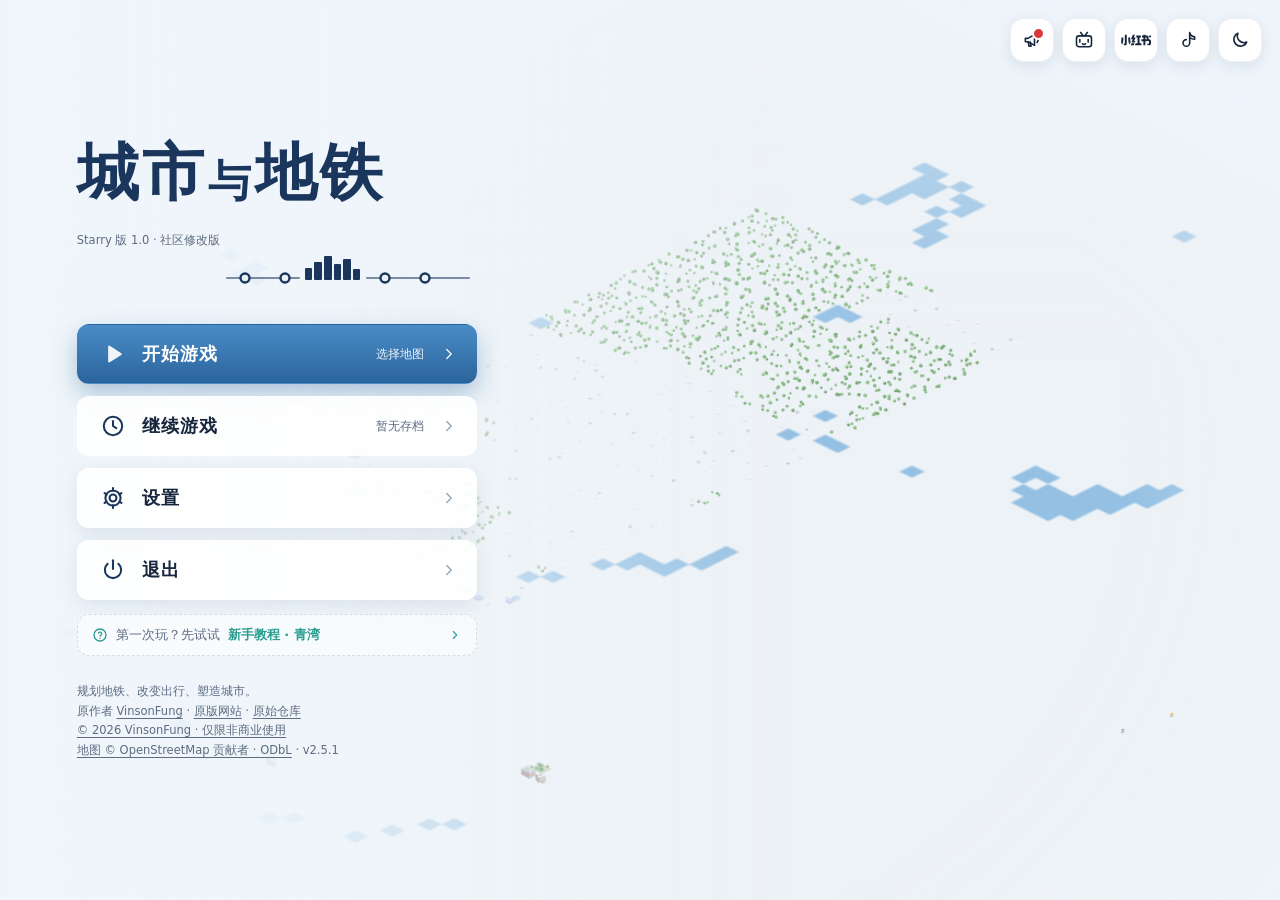
==== commit 48307c9a: "发布 Starry 版 1.1 开发版：纽约都会区与全图票价核对" ====
--- a/index.html
+++ b/index.html
@@ -49,6 +49,8 @@
   <script src="js/data_nj.js"></script>
   <script src="js/geo_su.js"></script>
   <script src="js/data_su.js"></script>
+  <script src="js/geo_ny.js"></script>
+  <script src="js/data_ny.js"></script>
   <script src="js/geo_hk.js"></script>
   <script src="js/data_hk.js"></script>
   <script src="js/geo_tk.js"></script>
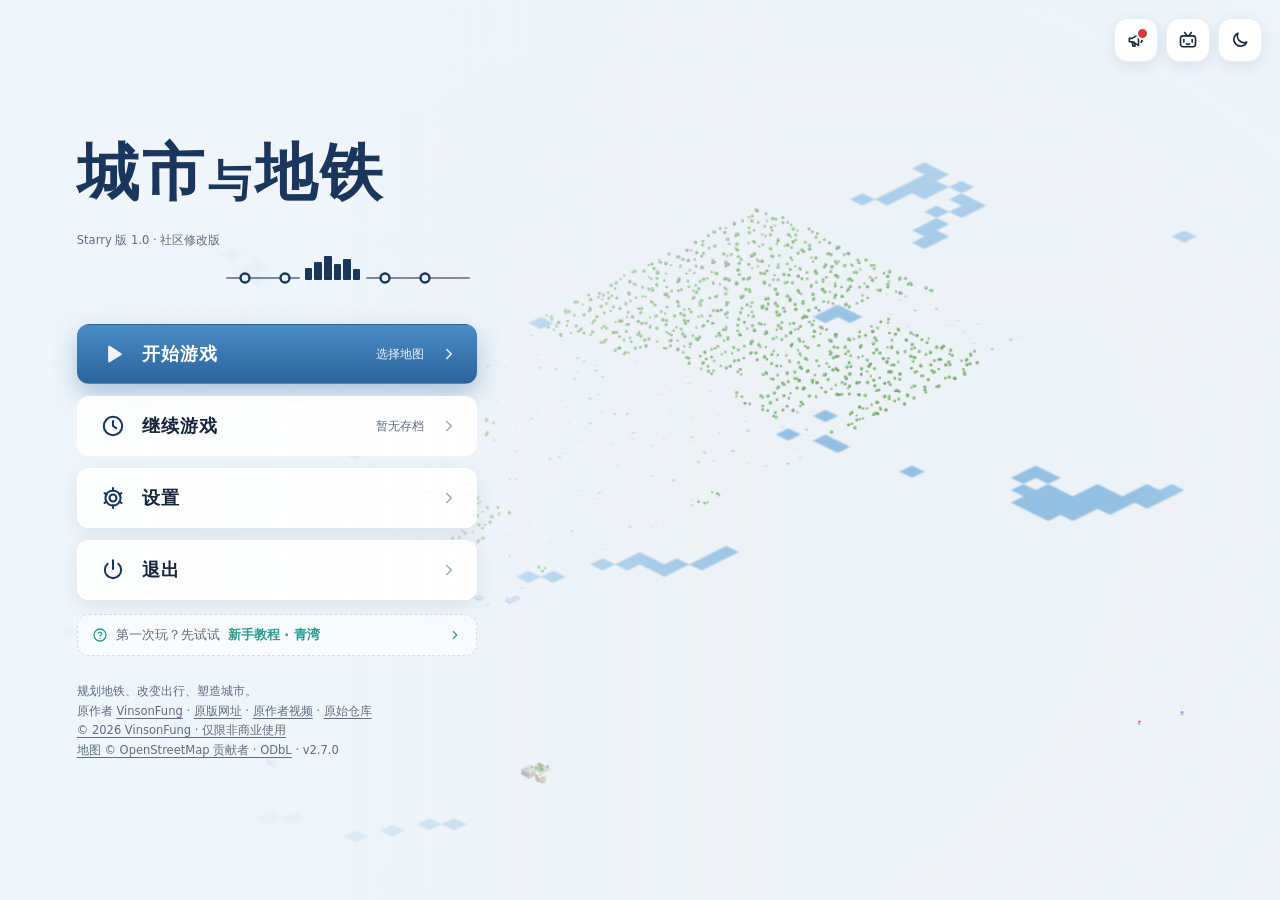
==== commit 325b3b6e: "Starry 版 1.2：整合 v2.7 引擎、新增天津与伦敦、全图复核与性能优化 - 引擎对齐原版 2.7.0：线路图回放、城市总评、城市特色机制库；九张老图按条校验补回 2.7 特色，未删原有数据" ====
--- a/index.html
+++ b/index.html
@@ -3,7 +3,7 @@
 <head>
   <meta charset="utf-8">
   <meta name="viewport" content="width=device-width, initial-scale=1, viewport-fit=cover">
-  <title>城市与地铁 · Starry 版 1.0</title>
+  <title>城市与地铁 · Starry 社区版 1.2</title>
   <meta name="author" content="VinsonFung">
   <meta name="copyright" content="Copyright © 2026 VinsonFung. Non-commercial use only. All rights reserved.">
   <meta name="description" content="单人地铁规划与城市经营游戏：广州、杭州、香港、台北、东京、上海、武汉、巴黎、北京与青湾教程，支持简体中文、繁体中文和英语。">
@@ -51,6 +51,12 @@
   <script src="js/data_su.js"></script>
   <script src="js/geo_ny.js"></script>
   <script src="js/data_ny.js"></script>
+  <script src="js/geo_cd.js"></script>
+  <script src="js/data_cd.js"></script>
+  <script src="js/geo_cq.js"></script>
+  <script src="js/data_cq.js"></script>
+  <script src="js/geo_tj.js"></script>
+  <script src="js/data_tj.js"></script>
   <script src="js/geo_hk.js"></script>
   <script src="js/data_hk.js"></script>
   <script src="js/geo_tk.js"></script>
@@ -59,6 +65,8 @@
   <script src="js/data_tp.js"></script>
   <script src="js/geo_pa.js"></script>
   <script src="js/data_pa.js"></script>
+  <script src="js/geo_ld.js"></script>
+  <script src="js/data_ld.js"></script>
   <script src="js/geo_wh.js"></script>
   <script src="js/data_wh.js"></script>
   <script src="js/geo_sh.js"></script>
@@ -68,6 +76,7 @@
   <script src="js/geo_sh_outer.js"></script>
   <script src="js/geo_gz_outer.js"></script>
   <script src="js/outer-maps.js"></script>
+  <script src="js/traits.js"></script>
   <script src="js/maps.js"></script>
   <script src="js/data_eras.js"></script>
   <script src="js/facility.js"></script>
@@ -106,7 +115,10 @@
   <script src="js/voices.js"></script>
   <script src="js/opsapp.js"></script>
   <script src="js/stats.js"></script>
+  <script src="js/netlayout.js"></script>
   <script src="js/netmap.js"></script>
+  <script src="js/netreplay.js"></script>
+  <script src="js/review.js"></script>
   <script src="js/follow.js"></script>
   <script src="js/tutorial.js"></script>
   <script src="js/quick.js"></script>
--- a/css/style.css
+++ b/css/style.css
@@ -698,8 +698,6 @@
 .nm-badge-t { font-size: 14px; font-weight: 800; fill: #fff; }
 .nm-casing { stroke: var(--surface-solid); }
 .nm-heading { flex: none; }
-.nm-heading .tiny { margin-top: 2px; }
-.nm-empty { flex: 1; display: flex; flex-direction: column; align-items: center; justify-content: center; gap: 8px; color: var(--muted); }
 .nm-legend { display: inline-flex; align-items: center; gap: 5px; }
 .nm-lg-st, .nm-lg-x { width: 10px; height: 10px; border-radius: 50%; border: 2.5px solid var(--accent); background: var(--surface-solid); display: inline-block; }
 .nm-lg-x { width: 13px; height: 13px; border-color: var(--nm-xfer); margin-left: 6px; }
@@ -1073,8 +1071,14 @@
 .brief-acts { display: flex; align-items: center; gap: 8px; padding: 12px 22px 16px; border-top: 1px solid var(--line); flex-wrap: wrap; }
 
 /* ---------- 更新公告 ---------- */
-.card.news { width: min(640px, calc(100vw - 32px)); }
-.news-list { display: flex; flex-direction: column; }
+.card.news {
+  width: min(640px, calc(100vw - 32px));
+  display: flex;
+  flex-direction: column;
+  overflow: hidden;
+}
+.card.news > .card-head { flex-shrink: 0; }
+.news-list { min-height: 0; overflow-y: auto; overscroll-behavior: contain; }
 .news-list .sec-h { padding: 12px 4px; gap: 10px; }
 .news-v { font-weight: 800; font-size: 12px; padding: 3px 9px; border-radius: 8px; background: var(--surface-3); color: var(--muted); font-variant-numeric: tabular-nums; flex: none; }
 .news-v.cur { background: var(--grad); color: #fff; }
@@ -3370,7 +3374,10 @@
 .tk-part > .ico { width: 14px; height: 14px; margin-top: 2px; color: var(--muted); flex: none; }
 .tk-part.ok > .ico { color: var(--good); }
 .tk-part.dead > .ico { color: var(--bad); }
-.tk-part.ok .tk-px { color: var(--muted); }
+.tk-part.ok .tk-px, .tk-part.na .tk-px { color: var(--muted); }
+.tk-crowd { margin-top: 6px; }
+.tk-crowd:empty { display: none; }
+.crowd-table { max-width: 100%; overflow-x: auto; scrollbar-width: thin; }
 .tk-pt { display: flex; align-items: center; gap: 5px; margin-bottom: 1px; }
 .tk-pk { font-size: 10.5px; font-weight: 700; color: var(--accent); }
 .tk-part.ops .tk-pk { color: color-mix(in srgb, #0f7fb0 75%, var(--text)); }
@@ -3447,3 +3454,480 @@
 .mc-content .fo-unit .grow { min-width: 0; overflow-wrap: anywhere; }
 
 .thumb-wait { opacity: 0; }
+
+/* v2.6–v2.7 城市特色与管理界面 */
+/* 线网图平移、缩放（v2.7 性能）：SVG 比画布四周各大半屏，手势中只用变换移动已画好的图，停下后再重画（见 netmap.js setView） */
+.nm-canvas > .nm-svg { position: absolute; left: -50%; top: -50%; width: 200%; height: 200%; transform-origin: 0 0; will-change: transform; }
+.nm-svg path, .nm-svg .nm-badges g, .nm-svg circle, .nm-svg text { transition: opacity .2s; }
+.nm-svg.focusing [data-line]:not(.on), .nm-svg.focusing [data-lines]:not(.on) { opacity: .14; }
+.nm-heading { flex: none; }
+.nm-heading .tiny { margin-top: 2px; }
+.nm-empty { flex: 1; display: flex; flex-direction: column; align-items: center; justify-content: center; gap: 8px; color: var(--muted); }
+
+/* ---------- 平滑切换（主题、界面大小） ---------- */
+/* 主题切换（v2.1）：视图过渡——新主题从点击处圆形展开（整个窗口同一时刻换色，见 main.js CM.setTheme） */
+/* 车站管理：按线路筛选、批量操作（v2.7） */
+.mc-sel { height: 30px; max-width: 170px; margin-left: 8px; padding: 0 8px; border: 1px solid var(--line-strong); border-radius: 8px; background: var(--surface); color: var(--text); font: inherit; font-size: 13px; cursor: pointer; }
+.mc-batch { display: flex; align-items: center; flex-wrap: wrap; gap: 8px; min-height: 34px; margin: 8px 0; padding: 4px 4px 4px 12px; border-radius: 10px; background: var(--surface-2); font-size: 13px; }
+.mc-batch b { font-weight: 600; white-space: nowrap; }
+.mc-batch-k { color: var(--muted); font-size: 12.5px; }
+.mc-table td.mc-chk, .mc-table th.mc-chk { width: 30px; padding-right: 0; }
+.mc-chk input { width: 15px; height: 15px; accent-color: var(--accent); cursor: pointer; vertical-align: middle; }
+/* 口岸管理（v2.7） */
+.mc-gate-side { display: grid; gap: 10px; }
+.mc-gate-row { display: flex; align-items: center; gap: 10px; min-width: 0; }
+.mc-gate-row .grow { min-width: 0; }
+.mc-gate-row small { display: block; margin-top: 2px; color: var(--muted); font-size: 12px; line-height: 1.45; }
+.mc-gate-kv { display: grid; grid-template-columns: repeat(2, minmax(0, 180px)); gap: 10px; margin-top: 10px; }
+.mc-gate-fee { grid-template-columns: max-content minmax(0, 320px) 96px; margin-top: 10px; }
+.mc-gate-est { display: block; margin-top: 2px; color: var(--muted); font-size: 12px; }
+/* 城市特色（v2.6，统计窗口「城市纪事」右边）：招牌大卡、特色线、图鉴 */
+.sk .sk-green { fill: var(--sk-green); stroke: none; }
+.sk .sk-stone { fill: var(--sk-stone); stroke: none; }
+.sk .sk-zone { fill: var(--sk-zone); stroke: var(--sk-guard); stroke-width: 1; stroke-dasharray: 5 4; }
+.sk .sk-guard { fill: var(--sk-zone); stroke: var(--sk-guard); stroke-width: 1.4; stroke-dasharray: 5 4; }
+.sk .sk-dash { stroke: var(--sk-ink); stroke-width: 1.2; stroke-dasharray: 5 4; opacity: .7; }
+.sk .sk-dash-bad { stroke: var(--bad); stroke-width: 1.6; stroke-dasharray: 6 4; }
+.sk .sk-rain { stroke: var(--sk-ink); stroke-width: 1; opacity: .5; }
+.sk .sk-spark { stroke: var(--sk-metro); stroke-width: 1.6; }
+.sk .sk-ghost { fill: none; stroke: var(--sk-ink); stroke-width: 1.2; stroke-dasharray: 4 4; opacity: .55; }
+.sk .sk-accent-s { stroke: var(--sk-metro); stroke-width: 2; }
+.sk .sk-bad-s { stroke: var(--bad); stroke-width: 2; fill: none; }
+.sk .sk-paper-s { fill: var(--sk-paper); }
+.sk .sk-stone-s { fill: var(--sk-stone); }
+.sk .sk-green-s { fill: var(--sk-green); }
+.sk .sk-thin-s { stroke: var(--sk-ink); stroke-width: .9; }
+.sk .sk-road.sk-ink { fill: var(--sk-road); stroke: var(--sk-ink); }
+.tr-mods { display: grid; grid-template-columns: repeat(4, minmax(0, 1fr)); gap: 6px; margin-bottom: 14px; }
+.tr-mod { display: flex; align-items: center; justify-content: flex-start; gap: 6px; min-width: 0; padding: 6px 10px; border-radius: 10px; border: 1px solid var(--line); background: var(--surface-2); color: var(--muted); font-size: 12px; text-align: left; opacity: .5; }
+.tr-mod > span:not(.ico) { flex: 1; min-width: 0; text-align: left; }
+.tr-mod b { font-size: 12px; font-variant-numeric: tabular-nums; }
+.tr-mod.on { opacity: 1; color: inherit; cursor: pointer; }
+.tr-mod.on:hover { border-color: var(--accent); }
+.tr-mod.on .ico { color: var(--accent); }
+.tr-stars { display: grid; gap: 12px; grid-template-columns: repeat(auto-fit, minmax(270px, 1fr)); margin-bottom: 18px; }
+.tr-star { position: relative; display: flex; flex-direction: column; border-radius: 16px; border: 1px solid var(--line); background: var(--surface-solid); overflow: hidden; box-shadow: var(--shadow-sm, 0 2px 8px rgba(30, 50, 80, 0.07)); transition: box-shadow .2s var(--ease); }
+.stats-page.swap-in .tr-star { animation: trIn .42s var(--ease) both; }
+@keyframes trIn { from { opacity: 0; transform: translateY(12px); } to { opacity: 1; transform: none; } }
+.tr-star:hover { box-shadow: 0 8px 22px rgba(30, 50, 80, 0.14); }
+.tr-art { padding: 8px 14px 2px; background: var(--sk-paper); border-bottom: 1px dashed var(--line); }
+.tr-body { padding: 10px 14px 12px; min-width: 0; flex: 1; }
+.tr-kind { display: flex; align-items: center; gap: 5px; font-size: 11.5px; color: var(--muted); min-height: 20px; }
+.tr-kind > span:not(.ico):not(.tr-stamp) { flex: 1; min-width: 0; }
+.tr-kind .ico { flex: none; }
+.tr-body h4 { margin: 2px 0 4px; font-family: var(--serif); font-size: 16px; line-height: 1.3; }
+.tr-star .tr-body h4 { font-size: 18px; letter-spacing: 1px; }
+.tr-text { margin: 0 0 6px; font-size: 13px; line-height: 1.55; }
+.tr-eff { margin: 0 0 6px; font-size: 12px; line-height: 1.5; color: var(--muted); }
+.tr-hint { display: flex; align-items: center; gap: 5px; margin: 0 0 6px; padding: 3px 8px; border-radius: 8px; font-size: 12px; background: var(--surface-3); }
+.tr-hint.good { color: var(--good, #2a8a57); background: rgba(52, 168, 110, 0.12); }
+.tr-why { display: flex; gap: 6px; margin: 6px 0 0; padding-top: 6px; border-top: 1px dashed var(--line); font-size: 11.5px; line-height: 1.5; color: var(--muted); }
+.tr-why i { flex: none; font-style: normal; font-weight: 700; color: #a8691a; }
+:root[data-theme="dark"] .tr-why i { color: #e2ad6b; }
+.tr-stamp { padding: 1px 7px; border: 2px solid currentColor; border-radius: 5px; font-size: 11px; font-weight: 800; letter-spacing: .08em; white-space: nowrap; background: var(--surface-solid); }
+.tr-stamp.good { color: #2a8a57; }
+.tr-stamp.info { color: #3866a8; }
+.tr-stamp.off { color: var(--muted); }
+.tr-star > .tr-stamp { position: absolute; right: 12px; top: 12px; transform: rotate(5deg); opacity: .92; }
+.tr-card .tr-stamp { flex: none; transform: rotate(3deg); }
+.tr-go { flex: none; display: inline-flex; align-items: center; justify-content: center; width: 22px; height: 22px; border-radius: 7px; color: var(--accent); }
+.tr-go:hover { background: var(--surface-3); }
+.tr-sec { display: flex; align-items: baseline; gap: 10px; margin: 6px 0 8px; }
+.tr-sec b { font-family: var(--serif); font-size: 16px; letter-spacing: 1px; }
+.tr-sec small { font-size: 12px; color: var(--muted); }
+.tr-linewrap { overflow-x: auto; margin-bottom: 18px; padding: 2px 0 6px; border-radius: 14px; background: var(--surface-2); border: 1px solid var(--line); }
+.tr-line { position: relative; display: grid; height: 244px; }
+.tr-rail { position: absolute; top: 124px; height: 7px; border-radius: 4px; background: var(--line-strong, rgba(120, 135, 155, 0.35)); }
+.tr-rail.done { background: var(--tr-c); }
+.tr-stop { position: relative; min-width: 0; }
+.tr-dot { position: absolute; left: 50%; top: 127.5px; width: 24px; height: 24px; margin: -12px 0 0 -12px; display: flex; align-items: center; justify-content: center; border-radius: 50%; background: var(--surface-solid); border: 3px solid var(--line-strong, rgba(120, 135, 155, 0.5)); color: var(--muted); z-index: 1; }
+.tr-stop.past .tr-dot { border-color: var(--tr-c); color: inherit; }
+.tr-stop.term .tr-dot { width: 16px; height: 16px; margin: -8px 0 0 -8px; border-width: 4px; }
+.tr-stop.hit .tr-dot { background: #ffd56a; color: #5b4300; border-color: #d39a12; }
+.tr-stop.miss .tr-dot { opacity: .6; }
+.tr-lb { position: absolute; left: 50%; width: min(190%, 170px); transform: translateX(-50%); display: flex; flex-direction: column; align-items: center; text-align: center; font-size: 12px; line-height: 1.3; }
+.tr-stop.term .tr-lb { width: 100%; }
+.tr-stop.up .tr-lb { bottom: 160px; }
+.tr-stop.down .tr-lb { top: 146px; }
+.tr-lb b { font-size: 12px; font-variant-numeric: tabular-nums; color: var(--muted); }
+.tr-lb small { font-size: 11px; color: var(--muted); }
+.tr-stop.past .tr-lb b { color: inherit; }
+.tr-train { position: absolute; top: 86px; width: 0; z-index: 2; transition: left .6s var(--ease); pointer-events: none; }
+.tr-train .tr-car { position: absolute; left: -22px; top: 19px; animation: trBob 1.8s ease-in-out infinite; filter: drop-shadow(0 2px 3px rgba(20, 40, 70, 0.3)); }
+.tr-now { position: absolute; left: -19px; top: 0; width: 38px; text-align: center; font-size: 11px; font-weight: 800; color: #fff; background: var(--tr-c); border-radius: 7px; text-shadow: 0 1px 1px rgba(0, 0, 0, 0.35); }
+@keyframes trBob { 0%, 100% { transform: translateY(0); } 50% { transform: translateY(-1.5px); } }
+.tr-cards { display: grid; gap: 10px; grid-template-columns: repeat(auto-fill, minmax(330px, 1fr)); }
+.tr-card { display: flex; gap: 10px; align-items: stretch; border-radius: 13px; border: 1px solid var(--line); background: var(--surface-solid); overflow: hidden; }
+.tr-card .tr-body { padding: 8px 12px 10px 0; }
+.tr-thumb { flex: none; width: 118px; display: flex; align-items: center; padding: 6px; background: var(--sk-paper); border-right: 1px dashed var(--line); }
+.tr-thumb .sk path, .tr-thumb .sk circle, .tr-thumb .sk rect, .tr-thumb .sk ellipse { vector-effect: non-scaling-stroke; }
+.flash { animation: trFlash 1s ease-out; }
+@keyframes trFlash { 0%, 40% { box-shadow: 0 0 0 3px var(--accent); } 100% { box-shadow: 0 0 0 0 transparent; } }
+.tr-a-run { animation: trRun 7s ease-in-out infinite alternate; }
+@keyframes trRun { from { transform: translateX(0); } to { transform: translateX(64px); } }
+.tr-a-rise { animation: trRise 3.4s ease-out infinite; }
+@keyframes trRise { 0% { transform: translateY(6px); opacity: .25; } 60% { opacity: 1; } 100% { transform: translateY(-8px); opacity: 0; } }
+.tr-a-fall { animation: trFall 2.2s linear infinite; }
+@keyframes trFall { 0% { transform: translateY(-5px); opacity: 0; } 25% { opacity: 1; } 100% { transform: translateY(12px); opacity: .1; } }
+.tr-a-sway { animation: trSway 3s ease-in-out infinite alternate; }
+@keyframes trSway { from { transform: translateX(-2px); } to { transform: translateX(2px); } }
+.tr-a-pulse { animation: trPulse 2.4s ease-in-out infinite; }
+@keyframes trPulse { 0%, 100% { opacity: .55; } 50% { opacity: 1; } }
+.tr-card .tr-a-run, .tr-card .tr-a-rise, .tr-card .tr-a-fall, .tr-card .tr-a-sway, .tr-card .tr-a-pulse { animation-play-state: paused; }
+.tr-card:hover .tr-a-run, .tr-card:hover .tr-a-rise, .tr-card:hover .tr-a-fall, .tr-card:hover .tr-a-sway, .tr-card:hover .tr-a-pulse { animation-play-state: running; }
+@media (max-width: 880px) { .tr-mods { grid-template-columns: repeat(2, minmax(0, 1fr)); } .tr-cards { grid-template-columns: 1fr; } }
+:root[data-theme="dark"] .tr-stamp.good { color: #6fd8a2; }
+:root[data-theme="dark"] .tr-stamp.info { color: #8fbdf0; }
+/* 标签多了一个，窗口不够宽时（尤其英文）标签换到第二行，关闭按钮不被挤出窗口 */
+@media (max-width: 1180px) {
+  .stats-head:has(> .tabs) { flex-wrap: wrap; }
+  .stats-head:has(> .tabs) > .tabs { order: 3; flex: 1 1 100%; margin-left: 0; max-width: 100%; overflow-x: auto; }
+}
+/* 线路图窗口（v2.7）：表头一行、线路一行、图占满其余空间；站标与线路的样式由 netmap.js 生成，屏幕和导出同一份 */
+.nm-head { gap: 10px; flex-wrap: nowrap; }
+.nm-head .nm-heading { min-width: 0; }
+.nm-head .nm-heading h2, .nm-head .nm-heading .tiny { white-space: nowrap; overflow: hidden; text-overflow: ellipsis; }
+.nm-head > .btn.sm { flex: none; white-space: nowrap; gap: 6px; }
+.nm-bar { display: flex; align-items: flex-start; gap: 12px; padding: 8px 16px 0; min-height: 0; }
+.nm-sum { flex: none; height: 28px; line-height: 28px; font-size: 12.5px; font-weight: 700; color: var(--text); white-space: nowrap; font-variant-numeric: tabular-nums; }
+.nm-chips { flex: 1; min-width: 0; display: flex; flex-wrap: nowrap; gap: 6px; overflow-x: auto; padding: 0 0 6px; scrollbar-width: none; }
+.nm-chips::-webkit-scrollbar { display: none; }
+.nm-chips .nm-chip { flex: none; height: 28px; }
+.nm-chip-n { font-size: 11.5px; font-weight: 500; font-variant-numeric: tabular-nums; }
+@media (max-width: 760px) { .nm-bar { flex-direction: column; gap: 2px; } .nm-chips { width: 100%; flex: none; } }
+.nm-canvas { position: relative; flex: 1; min-height: 0; margin: 2px 16px 16px; border-radius: 14px; border: 1px solid var(--line); overflow: hidden; cursor: grab; touch-action: none; }
+.nm-mini { display: inline-block; width: auto; height: auto; flex: none; }
+.nm-svg .nm-st, .nm-svg .nm-x, .nm-svg .nm-label { cursor: pointer; }
+.nm-svg .nm-x:hover .nm-xf { stroke: var(--accent-soft); }
+.nm-svg .nm-st:hover { stroke-width: 5; }
+.nm-foot { position: absolute; left: 10px; right: 10px; bottom: 8px; display: flex; align-items: center; justify-content: space-between; gap: 12px; pointer-events: none; }
+.nm-legend { display: flex; align-items: center; gap: 6px; padding: 4px 10px; border-radius: 10px; font-size: 11.5px; color: var(--muted); white-space: nowrap; background: color-mix(in srgb, var(--surface-solid) 86%, transparent); backdrop-filter: blur(4px); }
+.nm-legend > span { display: inline-flex; }
+.nm-lg-gap { width: 8px; }
+.nm-hint { font-size: 11.5px; color: var(--muted); white-space: nowrap; padding: 4px 10px; border-radius: 10px; background: color-mix(in srgb, var(--surface-solid) 86%, transparent); }
+@media (max-width: 1180px) { .nm-hint { display: none; } }
+@media (max-width: 760px) { .nm-legend { display: none; } }
+
+/* 城市总评（v2.7） */
+.rv-card { width: min(1120px, calc(100vw - 40px)); max-height: calc(100vh - 40px); display: flex; flex-direction: column; }
+.rv-scroll { flex: 1; min-height: 0; overflow-y: auto; margin: 4px -4px 0; padding: 0 4px; }
+.rv-body { display: grid; grid-template-columns: minmax(0, 5fr) minmax(0, 6fr); gap: 20px; align-items: start; }
+.rv-hero { display: flex; align-items: center; gap: 16px; }
+.rv-grade { flex: none; width: 76px; height: 76px; border-radius: 50%; border: 4px solid; display: grid; place-items: center; font-size: 40px; font-weight: 800; background: var(--surface-solid); }
+.rv-score b { font-size: 36px; font-weight: 800; font-variant-numeric: tabular-nums; }
+.rv-score small { color: var(--muted); font-size: 14px; }
+.rv-title { font-size: 15px; font-weight: 600; color: var(--text); }
+.rv-comment { margin: 12px 0; font-size: 13px; line-height: 1.65; color: var(--muted); }
+.rv-dims { display: flex; flex-direction: column; gap: 11px; }
+.rv-dim-h { display: flex; justify-content: space-between; align-items: baseline; font-size: 13px; }
+.rv-dim-h span { font-weight: 700; font-variant-numeric: tabular-nums; }
+.rv-bar { height: 6px; border-radius: 3px; background: var(--surface-3); overflow: hidden; margin: 4px 0 3px; }
+.rv-bar i { display: block; height: 100%; border-radius: 3px; }
+.rv-dim small { font-size: 11.5px; color: var(--muted); }
+.rv-right { display: flex; flex-direction: column; gap: 12px; min-width: 0; }
+.rv-thumb { border-radius: 12px; overflow: hidden; border: 1px solid var(--line); background: var(--surface-solid); display: grid; place-items: center; max-height: 340px; }
+.rv-thumb img { display: block; max-width: 100%; max-height: 340px; object-fit: contain; }
+.rv-stats { display: grid; grid-template-columns: repeat(3, minmax(0, 1fr)); gap: 8px; }
+.rv-stat { display: flex; flex-direction: column; gap: 1px; padding: 8px 10px; border-radius: 10px; background: var(--surface-3); min-width: 0; }
+.rv-stat small { font-size: 11.5px; color: var(--muted); white-space: nowrap; overflow: hidden; text-overflow: ellipsis; }
+.rv-stat b { font-size: 15px; font-variant-numeric: tabular-nums; white-space: nowrap; overflow: hidden; text-overflow: ellipsis; }
+.rv-trend-h { display: flex; justify-content: space-between; align-items: baseline; gap: 8px; font-size: 12.5px; font-weight: 600; margin-bottom: 4px; }
+.rv-trend-h small { font-weight: 400; color: var(--muted); font-size: 11.5px; white-space: nowrap; }
+.rv-pagehead { display: flex; align-items: center; gap: 12px; margin-bottom: 12px; }
+.rv-pagehead h3 { margin: 0; }
+.rv-phase { flex-wrap: wrap; padding: 14px 0; border-bottom: 1px solid var(--line); }
+.rv-empty { display: flex; flex-direction: column; align-items: center; gap: 6px; padding: 36px 16px; color: var(--muted); text-align: center; }
+.rv-empty b { color: var(--text); }
+@media (max-width: 900px) { .rv-body { grid-template-columns: minmax(0, 1fr); } }
+
+/* 工具栏按钮按文字宽度撑开：英文较长时不互相重叠（v2.7） */
+.tbtn { width: auto; min-width: 62px; padding: 0 8px; }
+/* 布局稳定（v2.7）：数字变化时控件不左右跳动；提示不和成就卡片互相遮挡 */
+#hudTop .daypill .tx { min-width: 128px; }
+#hudTop .pill .v { min-width: 58px; }
+#hudTop .erachip .v { min-width: 0; }
+#draftbar .cost { min-width: 112px; justify-content: flex-end; }
+#feed { transition: top .28s var(--ease), opacity .2s; }
+
+/* ===== 界面打磨（v2.7）：按钮统一、游戏风格下拉菜单、地铁芯 ===== */
+/* 按钮：统一高度；悬停微微抬起、按下回弹；禁用的主按钮变灰而不是发白 */
+.btn { min-height: 34px; line-height: 1.2; }
+.btn.sm { min-height: 28px; padding: 4px 11px; gap: 5px; }
+.btn.sm .ico { width: 14px; height: 14px; }
+.btn:not([disabled]):hover { border-color: color-mix(in srgb, var(--accent) 35%, var(--line-strong)); box-shadow: var(--shadow-sm); transform: translateY(-1px); }
+.btn:not([disabled]):active { transform: translateY(0) scale(.97); box-shadow: none; }
+.btn.ghost { color: var(--text); }
+.btn.ghost:not([disabled]):hover { border-color: transparent; box-shadow: none; transform: none; background: var(--hover); color: var(--accent); }
+.btn.primary { font-weight: 600; }
+.btn.primary:not([disabled]):hover { border-color: transparent; filter: brightness(1.07); box-shadow: 0 6px 18px rgba(29, 88, 209, 0.32); }
+.btn.primary[disabled] { background: var(--surface-3); color: var(--muted); border-color: var(--line-strong); box-shadow: none; filter: none; opacity: .8; }
+.btn.danger:not([disabled]):hover { background: var(--bad-soft); border-color: color-mix(in srgb, var(--bad) 40%, transparent); }
+.btn.danger.fill:not([disabled]):hover { background: var(--bad); filter: brightness(1.08); }
+.iconbtn { transition: background .15s, color .15s, transform .12s; }
+.iconbtn:active { transform: scale(.92); }
+.iconbtn:focus-visible, .seg-ctl button:focus-visible, .mc-nav:focus-visible, .mc-tabs button:focus-visible, .dd:focus-visible, .dd-o:focus-visible, .linkbtn:focus-visible { outline: none; box-shadow: var(--ring); }
+.seg-ctl button:hover:not(.on):not([disabled]) { color: var(--text); background: var(--hover); }
+.seg-ctl button:active:not([disabled]) { transform: scale(.97); }
+.seg-ctl button[disabled] { opacity: .45; cursor: not-allowed; }
+.linkbtn:hover { text-decoration: underline; text-underline-offset: 3px; }
+
+/* 下拉菜单：按钮与选项都跟随主题，代替系统下拉框 */
+.dd { display: inline-flex; align-items: center; gap: 8px; min-height: 32px; max-width: 100%; padding: 0 9px 0 12px; border: 1px solid var(--line-strong); border-radius: 9px; background: var(--surface-solid); color: var(--text); font: inherit; font-size: 13px; text-align: left; cursor: pointer; transition: border-color .15s, box-shadow .15s, background .15s; }
+.dd:hover { border-color: color-mix(in srgb, var(--accent) 45%, var(--line-strong)); }
+.dd.open { border-color: var(--accent); box-shadow: var(--ring); }
+.dd[disabled] { opacity: .5; cursor: not-allowed; }
+.dd.grow { flex: 1; min-width: 0; }
+.dd-t { flex: 1; min-width: 0; display: flex; align-items: center; gap: 7px; overflow: hidden; }
+.dd-t > span:last-child { min-width: 0; overflow: hidden; text-overflow: ellipsis; white-space: nowrap; }
+.dd-c { flex: none; display: grid; place-items: center; color: var(--muted); transform: rotate(90deg); transition: transform .2s var(--ease), color .15s; }
+.dd-c .ico { width: 13px; height: 13px; }
+.dd.open .dd-c { transform: rotate(-90deg); color: var(--accent); }
+.dd-sw { flex: none; width: 10px; height: 10px; border-radius: 3px; }
+.dd-pop { position: fixed; z-index: 60; display: flex; flex-direction: column; gap: 1px; padding: 5px; max-width: 360px; overflow-y: auto; overscroll-behavior: contain; background: var(--surface-solid); color: var(--text); border: 1px solid var(--line); border-radius: 12px; box-shadow: var(--shadow); zoom: var(--uiz, 1); animation: ddIn .14s var(--ease) both; transform-origin: top center; }
+.dd-pop.up { transform-origin: bottom center; }
+@keyframes ddIn { from { opacity: 0; transform: translateY(-4px) scale(.98); } to { opacity: 1; transform: none; } }
+.dd-o { flex: none; display: flex; align-items: center; gap: 8px; min-height: 32px; padding: 6px 10px; border: 0; border-radius: 8px; background: none; color: var(--text); font: inherit; font-size: 13px; text-align: left; white-space: nowrap; cursor: pointer; }
+.dd-o:hover, .dd-o:focus-visible { background: var(--hover); }
+.dd-o.on { color: var(--accent); font-weight: 600; background: var(--accent-soft); }
+.dd-o .ico { flex: none; width: 14px; height: 14px; }
+.qpop .dd, .fo-sv-row .dd, .branch-row .dd { flex: 1; min-width: 0; }
+
+/* 地铁芯：左侧导航有选中竖条，计数做成小标签；工具栏控件同高；勾选的行和批量栏高亮 */
+.mc-nav { position: relative; min-height: 38px; }
+.mc-nav.on::before { content: ''; position: absolute; left: -10px; top: 9px; bottom: 9px; width: 3px; border-radius: 0 3px 3px 0; background: var(--accent); }
+.mc-nav em:not(.alert) { min-width: 22px; padding: 1px 6px; border-radius: 9px; background: var(--surface-3); text-align: center; }
+.mc-nav.on em:not(.alert) { background: color-mix(in srgb, var(--accent) 16%, transparent); color: var(--accent); }
+.mc-tools { gap: 8px 10px; }
+.mc-tools .seg-ctl.sm button { min-height: 26px; }
+.mc-tools .dd, .mc-search { height: 32px; min-height: 32px; }
+.mc-search { border-color: var(--line-strong); transition: border-color .15s, box-shadow .15s; }
+.mc-search:focus-within { box-shadow: var(--ring); }
+.mc-sel { margin-left: 0; max-width: 200px; }
+.mc-batch { border: 1px solid transparent; transition: background .2s, border-color .2s; }
+.mc-batch:has(.seg-ctl) { background: var(--accent-soft); border-color: color-mix(in srgb, var(--accent) 25%, transparent); }
+.mc-batch[hidden] { display: none; }
+.mc-batch-ops { flex: 1 0 100%; display: flex; flex-wrap: wrap; align-items: center; gap: 8px 18px; padding: 2px 8px 4px 0; }
+.mc-batch-g { display: flex; flex-wrap: wrap; align-items: center; gap: 6px; }
+.mc-batch-sw { display: inline-flex; flex-wrap: wrap; gap: 3px; margin: 0; }
+.mc-batch-ask { flex: 1 0 100%; display: flex; flex-wrap: wrap; align-items: center; gap: 6px 10px; padding: 6px 8px 4px 0; border-top: 1px solid color-mix(in srgb, var(--accent) 22%, transparent); }
+.mc-table tbody tr:has(.mc-chk input:checked) { background: var(--accent-soft); }
+.mc-table tbody tr:has(.mc-chk input:checked):hover { background: color-mix(in srgb, var(--accent) 14%, transparent); }
+.mc-card { transition: box-shadow .2s, border-color .2s; }
+.mc-kpi { transition: border-color .15s, box-shadow .15s; }
+button.mc-kpi { cursor: pointer; }
+button.mc-kpi:hover { border-color: color-mix(in srgb, var(--accent) 35%, var(--line)); box-shadow: var(--shadow-sm); }
+.mc-tabs button { border-radius: 8px 8px 0 0; }
+.mc-tabs button:hover:not([disabled]):not(.on) { background: var(--hover); }
+.mc-draft { box-shadow: 0 -6px 18px rgba(20, 40, 70, 0.06); }
+/* 地铁芯打开时，提示条挪到窗口最上方，少挡住地铁芯的标题栏 */
+body.ops-open #feed { top: 10px; }
+
+/* ===== 界面打磨 2（v2.7）：滑块、按钮、分段控件、开关、票价面板 ===== */
+/* 滑块：左侧按当前值着色（--p 由 ui.js 维护），白色圆钮带细边和投影；悬停出现光晕，拖动时放大 */
+input[type=range] { -webkit-appearance: none; appearance: none; height: 24px; margin: 0; padding: 0; background: transparent; cursor: pointer; --p: 0%; --rg: var(--accent); --rg-track: color-mix(in srgb, var(--text) 11%, transparent); }
+input[type=range]:focus { outline: none; }
+input[type=range]::-webkit-slider-runnable-track { height: 6px; border-radius: 999px; background: linear-gradient(90deg, color-mix(in srgb, var(--rg) 62%, #ffffff), var(--rg)) 0 0 / var(--p) 100% no-repeat, var(--rg-track); box-shadow: inset 0 1px 1.5px rgba(10, 25, 50, 0.14); }
+input[type=range]::-webkit-slider-thumb { -webkit-appearance: none; appearance: none; width: 18px; height: 18px; margin-top: -6px; border: 0; border-radius: 50%; background: radial-gradient(circle at 50% 32%, #ffffff 0 52%, #eef2f7 100%); box-shadow: 0 0 0 2px var(--rg), 0 2px 6px rgba(12, 30, 60, 0.3); transition: transform .16s var(--ease), box-shadow .16s var(--ease); }
+input[type=range]:hover::-webkit-slider-thumb { transform: scale(1.08); box-shadow: 0 0 0 2px var(--rg), 0 0 0 7px color-mix(in srgb, var(--rg) 15%, transparent), 0 2px 6px rgba(12, 30, 60, 0.3); }
+input[type=range]:active::-webkit-slider-thumb { transform: scale(1.16); box-shadow: 0 0 0 2px var(--rg), 0 0 0 9px color-mix(in srgb, var(--rg) 22%, transparent), 0 4px 12px rgba(12, 30, 60, 0.32); }
+input[type=range]:focus-visible::-webkit-slider-thumb { box-shadow: 0 0 0 2px var(--rg), 0 0 0 7px color-mix(in srgb, var(--rg) 30%, transparent); }
+input[type=range][disabled] { opacity: .45; cursor: not-allowed; }
+input[type=range][disabled]::-webkit-slider-thumb { transform: none; box-shadow: 0 0 0 2px var(--line-strong); }
+
+/* 按钮：主按钮是实色渐变加上沿高光，次按钮是浅底细边；圆角、字重、间距统一 */
+.btn { border-radius: 10px; font-weight: 600; letter-spacing: .2px; padding: 7px 15px; background: linear-gradient(180deg, var(--surface-solid), color-mix(in srgb, var(--surface-solid) 92%, var(--text))); box-shadow: 0 1px 2px rgba(15, 35, 70, 0.06), inset 0 1px 0 rgba(255, 255, 255, 0.6); }
+.btn.sm { border-radius: 8px; padding: 4px 11px; font-weight: 600; }
+.btn.primary { background: linear-gradient(180deg, color-mix(in srgb, var(--accent) 82%, #ffffff), var(--accent) 60%, color-mix(in srgb, var(--accent) 88%, #000000)); border-color: color-mix(in srgb, var(--accent) 70%, #000000); color: #fff; text-shadow: 0 1px 0 rgba(0, 0, 0, 0.18); box-shadow: 0 2px 8px color-mix(in srgb, var(--accent) 35%, transparent), inset 0 1px 0 rgba(255, 255, 255, 0.28); }
+.btn.primary:not([disabled]):hover { filter: brightness(1.06); box-shadow: 0 6px 16px color-mix(in srgb, var(--accent) 40%, transparent), inset 0 1px 0 rgba(255, 255, 255, 0.3); }
+.btn.primary[disabled] { background: var(--surface-3); border-color: var(--line-strong); color: var(--muted); text-shadow: none; box-shadow: none; opacity: .85; }
+.btn.ghost { background: transparent; box-shadow: none; }
+.btn.danger.fill { background: linear-gradient(180deg, color-mix(in srgb, var(--bad) 85%, #ffffff), var(--bad)); text-shadow: 0 1px 0 rgba(0, 0, 0, 0.15); }
+.btn[disabled] { filter: none; }
+:root[data-theme="dark"] .btn:not(.primary):not(.ghost):not(.fill) { box-shadow: 0 1px 2px rgba(0, 0, 0, 0.3), inset 0 1px 0 rgba(255, 255, 255, 0.05); }
+
+/* 分段控件：选中项浮起成白色卡片；开关：轨道内凹、圆钮有投影 */
+.seg-ctl { background: color-mix(in srgb, var(--text) 7%, var(--surface-2)); box-shadow: inset 0 1px 2px rgba(10, 25, 50, 0.08); }
+.seg-ctl button { font-weight: 600; transition: background .18s, color .18s, box-shadow .18s, transform .12s; }
+.seg-ctl button.on { color: var(--accent); background: var(--surface-solid); box-shadow: 0 1px 3px rgba(12, 30, 60, 0.16), 0 0 0 1px color-mix(in srgb, var(--text) 6%, transparent); }
+.switch { box-shadow: inset 0 1px 3px rgba(10, 25, 50, 0.18), inset 0 0 0 1px var(--line-strong); }
+.switch.on { background: linear-gradient(180deg, color-mix(in srgb, var(--accent) 80%, #ffffff), var(--accent)); box-shadow: inset 0 1px 2px rgba(0, 0, 0, 0.18); }
+.switch i { background: radial-gradient(circle at 50% 30%, #ffffff 0 55%, #eef2f7 100%); box-shadow: 0 1px 4px rgba(0, 0, 0, 0.3), 0 0 0 .5px rgba(0, 0, 0, 0.06); }
+
+/* 票价面板 */
+.fare-ed { display: flex; flex-direction: column; gap: 16px; }
+.fe-main, .fe-side { display: flex; flex-direction: column; gap: 14px; min-width: 0; }
+.mc-card.mc-fare { padding: 0; border: 0; background: transparent; }
+.mc-fare .fare-ed { display: grid; grid-template-columns: minmax(0, 1.12fr) minmax(280px, .88fr); gap: 22px; align-items: start; }
+@media (max-width: 1180px) { .mc-fare .fare-ed { display: flex; align-items: stretch; } }
+.fe-head { display: flex; align-items: flex-start; gap: 14px; }
+.fe-price { flex: 1; min-width: 0; }
+.fe-price .fare-v { font-size: 34px; line-height: 1.1; font-weight: 800; letter-spacing: .5px; color: var(--accent); white-space: nowrap; }
+.fe-sub { display: block; margin-top: 4px; font-size: 12.5px; color: var(--muted); }
+.fe-head .fare-mode { flex: none; margin: 4px 0 0; }
+.fe-head .fare-mode button { flex: none; padding: 6px 14px; }
+.fe-groups { display: flex; flex-direction: column; gap: 12px; }
+.fe-groups[hidden] { display: none; }
+.fe-group { padding: 12px 16px 6px; border: 1px solid var(--line); border-radius: 14px; background: linear-gradient(180deg, var(--surface-2), color-mix(in srgb, var(--surface-2) 60%, var(--surface-solid))); }
+.fe-gh { margin-bottom: 4px; font-size: 11.5px; font-weight: 700; letter-spacing: 1px; color: var(--muted); text-transform: uppercase; }
+.fe-row { padding: 8px 0 6px; }
+.fe-row + .fe-row { border-top: 1px dashed color-mix(in srgb, var(--text) 10%, transparent); }
+.fe-rh { display: flex; align-items: baseline; justify-content: space-between; gap: 10px; margin-bottom: 4px; }
+.fe-k { font-size: 13.5px; font-weight: 600; color: var(--text); }
+.fe-val { min-width: 84px; padding: 2px 9px; border-radius: 8px; background: var(--surface-solid); box-shadow: inset 0 0 0 1px var(--line); text-align: right; font-size: 14px; font-weight: 700; color: var(--accent); font-variant-numeric: tabular-nums; white-space: nowrap; }
+.fe-row input[type=range] { display: block; width: 100%; }
+.fe-scale { display: flex; justify-content: space-between; margin-top: 1px; font-size: 11px; color: var(--faint, var(--muted)); font-variant-numeric: tabular-nums; }
+.fe-actions { display: flex; align-items: center; gap: 8px; padding-top: 2px; }
+.fe-status { display: inline-flex; align-items: center; gap: 7px; font-size: 12.5px; color: var(--muted); white-space: nowrap; }
+.fe-status::before { content: ''; width: 8px; height: 8px; border-radius: 50%; background: var(--line-strong); }
+.fe-status.on { color: var(--warn); font-weight: 600; }
+.fe-status.on::before { background: var(--warn); box-shadow: 0 0 0 3px color-mix(in srgb, var(--warn) 22%, transparent); }
+.fe-auto { margin: 0; padding: 10px 14px; border-radius: 12px; border: 1px solid var(--line); background: var(--surface-2); }
+.fe-card { padding: 12px 14px; border: 1px solid var(--line); border-radius: 14px; background: var(--surface-solid); box-shadow: 0 1px 2px rgba(15, 35, 70, 0.04); }
+.fe-ch { display: flex; align-items: baseline; gap: 8px; margin-bottom: 10px; }
+.fe-ch b { font-size: 13.5px; font-weight: 800; }
+.fe-ch small { font-size: 11.5px; color: var(--muted); }
+.fe-ladder { display: grid; grid-template-columns: repeat(4, minmax(0, 1fr)); gap: 12px; align-items: end; }
+.fe-col { display: flex; flex-direction: column; align-items: center; gap: 5px; min-width: 0; }
+.fe-col b { font-size: 13px; font-weight: 700; color: var(--text); white-space: nowrap; }
+.fe-col small { font-size: 11.5px; color: var(--muted); }
+.fe-well { position: relative; width: 100%; max-width: 46px; height: 92px; border-radius: 8px 8px 4px 4px; background: color-mix(in srgb, var(--text) 4%, transparent); overflow: hidden; }
+.fe-well i { position: absolute; left: 0; right: 0; bottom: 0; border-radius: 7px 7px 3px 3px; transition: height .22s var(--ease), background .2s; }
+.fe-ghost { left: 0; right: 0; background: color-mix(in srgb, var(--accent) 16%, transparent); box-shadow: inset 0 0 0 1px color-mix(in srgb, var(--accent) 30%, transparent); }
+.fe-bar { left: 22% !important; right: 22% !important; background: linear-gradient(180deg, color-mix(in srgb, var(--accent) 70%, #ffffff), var(--accent)); box-shadow: 0 2px 6px color-mix(in srgb, var(--accent) 30%, transparent); }
+.fe-bar.up { background: linear-gradient(180deg, color-mix(in srgb, var(--warn) 70%, #ffffff), var(--warn)); }
+.fe-bar.down { background: linear-gradient(180deg, color-mix(in srgb, var(--good) 70%, #ffffff), var(--good)); }
+.fe-tiles { display: grid; grid-template-columns: repeat(2, minmax(0, 1fr)); gap: 8px; }
+.fe-tile { display: flex; flex-direction: column; gap: 1px; min-width: 0; padding: 9px 11px; border-radius: 11px; background: var(--surface-2); }
+.fe-tile span { font-size: 11.5px; color: var(--muted); white-space: nowrap; overflow: hidden; text-overflow: ellipsis; }
+.fe-tile b { font-size: 18px; font-weight: 800; line-height: 1.3; font-variant-numeric: tabular-nums; white-space: nowrap; overflow: hidden; text-overflow: ellipsis; }
+.fe-tile small { font-size: 11px; color: var(--muted); white-space: nowrap; overflow: hidden; text-overflow: ellipsis; }
+.fe-tile.good b { color: var(--good); } .fe-tile.warn b { color: var(--warn); } .fe-tile.bad b { color: var(--bad); }
+.fe-now .kv { grid-template-columns: minmax(max-content, auto) minmax(0, 1fr); row-gap: 6px; }
+.fe-now .kv .v { white-space: nowrap; }
+.fe-side > .sec { margin: 0; }
+/* 表单里的分段控件按内容宽度显示，不拉成整行灰条 */
+.field > .seg-ctl { align-self: flex-start; max-width: 100%; }
+.field > .seg-ctl button { padding: 6px 16px; }
+.field > label { font-size: 12px; font-weight: 600; letter-spacing: .3px; }
+.mc-fin-link { align-self: flex-start; display: inline-flex; align-items: center; gap: 6px; padding: 2px 4px; border: 0; background: none; color: var(--muted); font: inherit; font-size: 12.5px; cursor: pointer; }
+.mc-fin-link:hover { color: var(--accent); }
+.fin-fare .fg-h .tiny { max-width: 60%; overflow: hidden; text-overflow: ellipsis; white-space: nowrap; }
+/* 删除、拆除、退出等危险操作（v2.7 玩家反馈）：保持醒目的红色——红字、浅红底、红边；悬停沿用原来的做法，只把底色加深成浅红，字仍是红色、不发光（实心红底白字像已经按下去了，容易误导）；确认框里的实心红按钮不变 */
+.btn.danger, .btn.ghost.danger { color: var(--bad); background: color-mix(in srgb, var(--bad) 9%, var(--surface-solid)); border-color: color-mix(in srgb, var(--bad) 38%, transparent); box-shadow: none; text-shadow: none; }
+.btn.danger:not(.fill):not([disabled]):hover { color: var(--bad); background: color-mix(in srgb, var(--bad) 17%, var(--surface-solid)); border-color: color-mix(in srgb, var(--bad) 50%, transparent); box-shadow: none; }
+.btn.danger::after { background: radial-gradient(140px circle at var(--mx, 50%) var(--my, 50%), color-mix(in srgb, var(--bad) 16%, transparent), transparent 65%); }
+.btn.danger.fill::after { background: radial-gradient(160px circle at var(--mx, 50%) var(--my, 50%), rgba(255, 255, 255, 0.2), transparent 65%); }
+.btn.danger.fill { color: #fff; border-color: color-mix(in srgb, var(--bad) 80%, #000000); background: linear-gradient(180deg, color-mix(in srgb, var(--bad) 85%, #ffffff), var(--bad)); text-shadow: 0 1px 0 rgba(0, 0, 0, 0.15); box-shadow: 0 2px 8px color-mix(in srgb, var(--bad) 32%, transparent), inset 0 1px 0 rgba(255, 255, 255, 0.25); }
+.btn.danger.fill:not([disabled]):hover { color: #fff; border-color: color-mix(in srgb, var(--bad) 80%, #000000); background: linear-gradient(180deg, color-mix(in srgb, var(--bad) 85%, #ffffff), var(--bad)); filter: brightness(1.06); }
+.btn.danger[disabled] { color: var(--bad); opacity: .45; }
+
+/* 浏览器小屏继续使用原有安全区与控件避让，新管理页在窗口内部滚动。 */
+.dd-o > span.grow { white-space: normal; overflow-wrap: anywhere; }
+.mc-nav .lb { overflow: hidden; text-overflow: ellipsis; }
+.mc-kpi small { white-space: normal; overflow-wrap: anywhere; }
+.mc-gate-kpis { grid-template-columns: repeat(4, minmax(0, 1fr)); }
+.mc-gate-row > .ico { flex: none; }
+.mc-gate-fee { display: grid; align-items: center; gap: 12px; }
+.mc-gate-fee input { width: 100%; min-width: 0; }
+.rv-card .card-head { flex: none; min-width: 0; }
+.rv-card .card-head .grow { min-width: 0; }
+.rv-card .card-head h2, .rv-dim small { overflow-wrap: anywhere; }
+.rv-card .modal-actions { flex: none; flex-wrap: wrap; }
+@media (max-width: 760px), (max-width: 1024px) and (max-height: 520px) and (pointer: coarse) {
+  #toolbar .tbtn { min-width: 0; padding: 0; }
+  #hudTop .daypill .tx, #hudTop .pill .v, #draftbar .cost { min-width: 0; }
+  .mc-app .btn.sm, .mc-app .dd, .dd-o { min-height: 36px; }
+  .mc-tools { flex-wrap: wrap; }
+  .mc-batch { padding: 8px; }
+  .mc-batch .seg-ctl { max-width: 100%; flex-wrap: wrap; }
+  .mc-gate-fee { grid-template-columns: minmax(0, 1fr) auto; }
+  .mc-gate-kpis { grid-template-columns: repeat(2, minmax(0, 1fr)); }
+  .mc-gate-fee > :first-child { grid-column: 1 / -1; }
+  .mc-gate-row, .fe-head, .fe-actions { flex-wrap: wrap; }
+  .fe-head .fare-mode { margin: 0; }
+  .fe-status { white-space: normal; }
+  .fe-price .fare-v { font-size: 28px; }
+  .fe-group { padding: 10px; }
+  .fe-ladder { gap: 4px; }
+  .fe-col b { font-size: 11px; }
+  .fe-now .kv { grid-template-columns: minmax(0, 1fr); }
+  .fe-now .kv .v { white-space: normal; }
+  .tr-stars { grid-template-columns: minmax(0, 1fr); }
+  .tr-thumb { width: 84px; }
+  .tr-sec { flex-wrap: wrap; }
+  .nm-head { flex-wrap: wrap; }
+  .nm-head .nm-heading { flex: 1 1 100%; }
+  .nm-heading .tiny { display: none; }
+  .rv-card { width: min(1120px, calc((var(--view-width) - var(--safe-left) - var(--safe-right) - 24px) / var(--uiz, 1))); max-height: calc((var(--view-height) - var(--safe-top) - var(--safe-bottom) - 24px) / var(--uiz, 1)); }
+  .rv-card .card-head h2 { font-size: 18px; }
+  .rv-grade { width: 58px; height: 58px; font-size: 30px; }
+  .rv-score b { font-size: 28px; }
+  .rv-stats { grid-template-columns: repeat(2, minmax(0, 1fr)); }
+  .rv-trend-h { flex-wrap: wrap; }
+  .rv-dim-h { gap: 8px; }
+}
+
+
+.nm-svg.replaying ~ .nm-foot { display: none; }
+.nm-svg.replaying ~ .nm-history-empty { display: none; }
+/* 成长回放（v2.7） */
+.nr-canvas { position: absolute; inset: 0; width: 100%; height: 100%; pointer-events: none; }
+.nr-hud { position: absolute; left: 14px; top: 12px; display: flex; flex-direction: column; gap: 2px; padding: 10px 14px; border-radius: 12px; background: color-mix(in srgb, var(--surface-solid) 90%, transparent); box-shadow: var(--shadow-sm, 0 2px 10px rgba(16, 32, 56, .12)); pointer-events: none; min-width: 190px; }
+.nr-hud b { font-size: 22px; line-height: 1.2; font-variant-numeric: tabular-nums; color: var(--text); }
+.nr-era { font-size: 13px; font-weight: 600; color: var(--accent); }
+.nr-era.flash { animation: nrEra .9s ease-out; }
+@keyframes nrEra { 0% { opacity: 0; transform: translateY(6px); } 100% { opacity: 1; transform: none; } }
+.nr-hud small { font-size: 12px; color: var(--muted); font-variant-numeric: tabular-nums; }
+.nr-newsbox { position: absolute; right: 14px; top: 12px; display: flex; flex-direction: column; align-items: flex-end; gap: 6px; pointer-events: none; }
+.nr-news { display: inline-flex; align-items: center; gap: 8px; padding: 6px 12px; border-radius: 999px; font-size: 12.5px; font-weight: 600; color: var(--text); background: color-mix(in srgb, var(--surface-solid) 92%, transparent); box-shadow: 0 2px 10px rgba(16, 32, 56, .12); animation: nrNews 2.6s ease both; }
+.nr-news i { width: 18px; height: 6px; border-radius: 3px; }
+@keyframes nrNews { 0% { opacity: 0; transform: translateX(10px); } 10%, 85% { opacity: 1; transform: none; } 100% { opacity: 0; } }
+.nr-bar { position: absolute; left: 50%; bottom: 12px; transform: translateX(-50%); width: min(760px, calc(100% - 28px)); display: flex; align-items: center; gap: 10px; padding: 8px 12px; border-radius: 14px; background: color-mix(in srgb, var(--surface-solid) 94%, transparent); box-shadow: 0 4px 18px rgba(16, 32, 56, .16); cursor: default; }
+.nr-play { flex: none; width: 34px; height: 34px; border-radius: 50%; border: 0; display: grid; place-items: center; background: var(--accent); color: #fff; cursor: pointer; }
+.nr-play .ico { width: 16px; height: 16px; }
+.nr-track { position: relative; flex: 1; min-width: 0; height: 26px; display: flex; align-items: center; }
+.nr-range { width: 100%; margin: 0; position: relative; z-index: 1; background: transparent; accent-color: var(--accent); }
+.nr-ticks { position: absolute; left: 7px; right: 7px; top: 50%; height: 12px; margin-top: -6px; }
+.nr-ticks i { position: absolute; top: 0; width: 2px; height: 12px; margin-left: -1px; border-radius: 1px; background: var(--muted); opacity: .55; }
+.nr-bar .btn.sm { flex: none; white-space: nowrap; }
+.nr-wait { position: absolute; inset: 0; display: flex; flex-direction: column; gap: 8px; align-items: center; justify-content: center; color: var(--muted); background: color-mix(in srgb, var(--surface-solid) 70%, transparent); }
+@media (max-width: 760px) { .nr-hud { min-width: 0; padding: 6px 10px; } .nr-hud b { font-size: 17px; } }
+
+/* 回放控件沿用网页安全区与小屏布局；横屏把日期和播报分开，窄屏让时间轴独占一行。 */
+.nr-hud { max-width: calc(100% - 28px); }
+.nr-newsbox { max-width: min(48%, 480px); max-height: calc(100% - 80px); overflow: hidden; }
+.nr-news { max-width: 100%; overflow-wrap: anywhere; }
+.nr-bar { box-sizing: border-box; }
+.nr-play { touch-action: manipulation; }
+.nr-range { touch-action: pan-y; }
+@media (max-width: 1120px) { .nm-head .nm-replay { font-size: 0; gap: 0; padding: 0 8px; } }
+@media (max-width: 760px), (max-width: 1024px) and (max-height: 520px) and (pointer: coarse) {
+  .nm-win .nm-head { grid-template-columns: minmax(0, 1fr) auto auto auto; }
+  .nm-win .nm-head > .nm-heading { grid-column: 1; grid-row: 1; }
+  .nm-win .stats-head.nm-head > .btn.sm.nm-replay { grid-column: 2; grid-row: 1; }
+  .nm-win .stats-head.nm-head > .btn.sm.nm-export { grid-column: 3; grid-row: 1; }
+  .nm-win .nm-head > .nm-close { grid-column: 4; grid-row: 1; }
+  .nm-win .nm-head > .nm-mode { grid-column: 1 / 3; grid-row: 2; }
+  .nm-win .nm-head > .nm-tools { grid-column: 3 / 5; grid-row: 2; justify-self: end; }
+}
+@media (max-width: 600px) {
+  .nr-hud { left: 8px; top: 8px; max-width: calc(100% - 16px); }
+  .nr-newsbox { left: 8px; right: 8px; top: 90px; max-width: none; max-height: calc(100% - 196px); align-items: flex-start; }
+  .nr-news { font-size: 11px; padding: 4px 8px; }
+  .nr-bar { width: calc(100% - 16px); bottom: 8px; gap: 8px; padding: 6px 8px; }
+  .nr-play { width: 36px; height: 36px; }
+  .nr-bar .btn.sm { padding: 6px 8px; }
+}
+@media (max-width: 380px) {
+  .nr-bar { flex-wrap: wrap; }
+  .nr-track { order: 3; flex: 1 0 100%; }
+  .nr-bar .btn.sm { margin-left: auto; }
+}
+@media (max-height: 480px) {
+  .nr-hud { min-width: 0; gap: 0; padding: 4px 8px; }
+  .nr-hud b { font-size: 15px; }
+  .nr-era, .nr-hud small { font-size: 10px; }
+  .nr-newsbox { left: auto; right: 8px; top: 8px; max-width: 45%; max-height: calc(100% - 80px); }
+  .nr-news { font-size: 10px; }
+}
+@media (prefers-reduced-motion: reduce) { .nr-era.flash, .nr-news { animation: none; } }
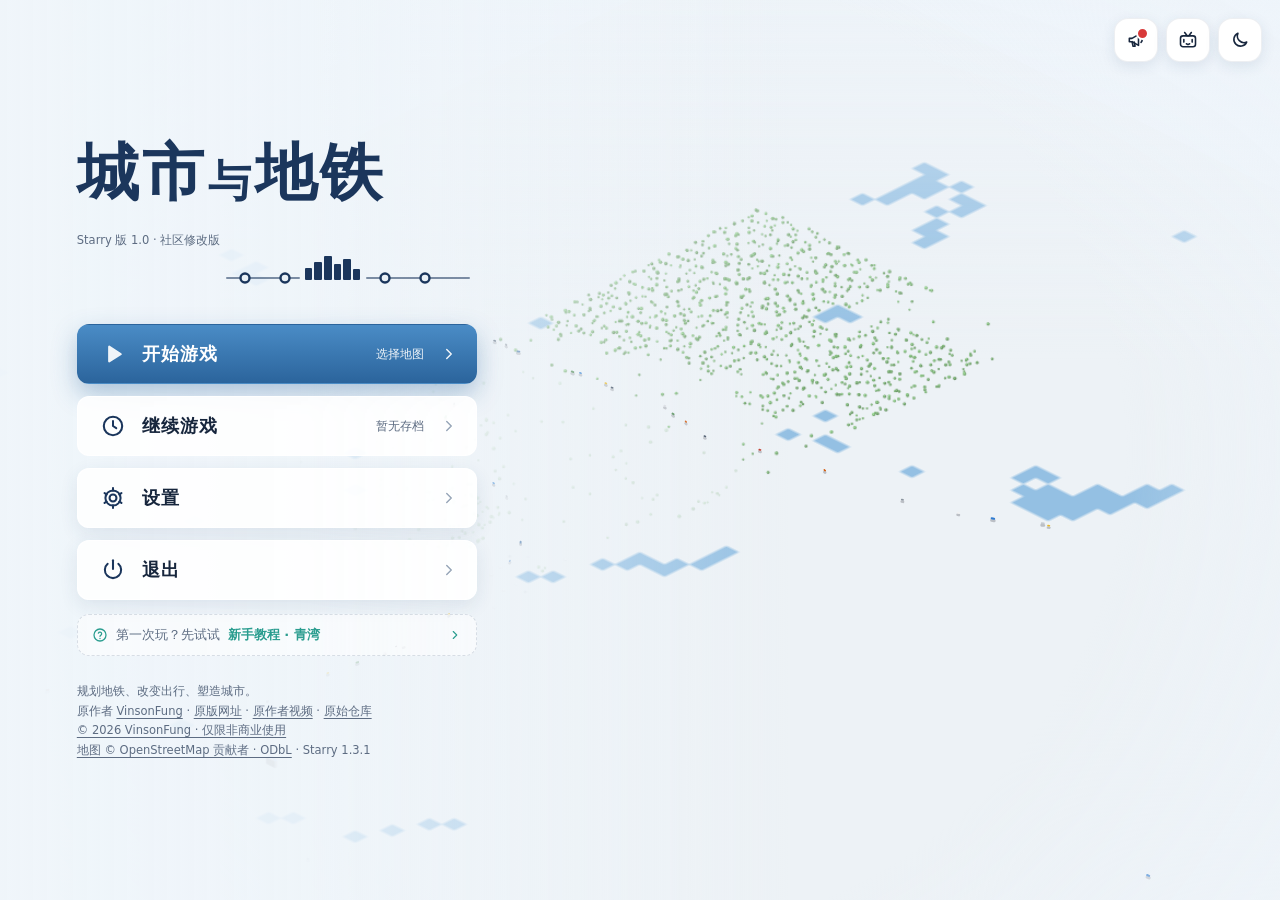
==== commit 322b7431: "Release Starry 1.3.1" ====
--- a/index.html
+++ b/index.html
@@ -88,6 +88,7 @@
   <script src="js/economy.js"></script>
   <script src="js/taskplans.js"></script>
   <script src="js/macro.js"></script>
+  <script src="js/rail-concessions.js"></script>
   <script src="js/game.js"></script>
   <script src="js/milestones.js"></script>
   <script src="js/sim-stamp.js"></script>
--- a/css/style.css
+++ b/css/style.css
@@ -1931,6 +1931,8 @@
 .p-title.editable:hover { background: var(--hover); }
 .p-title.editable:hover .p-title-ico { opacity: 1; }
 .p-title-in { font: inherit; font-weight: 700; width: 100%; border: 1px solid var(--accent); border-radius: 8px; padding: 3px 8px; }
+.p-title-editor { width: 100%; min-width: 0; }
+.station-name-options { display: flex; flex-wrap: wrap; gap: 4px; margin-top: 5px; white-space: normal; }
 .plat-levels { display: flex; flex-direction: column; gap: 6px; }
 .plat-row { display: flex; align-items: center; gap: 8px; }
 .plat-row .plat-line { display: inline-flex; align-items: center; gap: 5px; min-width: 72px; font-size: 12.5px; font-weight: 600; }
@@ -3119,7 +3121,7 @@
 
 /* 线路运行速度与运行交路（v2.5） */
 .fo-speed { margin: 6px 0 10px; padding: 8px 10px; border-radius: 10px; background: var(--surface-2); }
-.fo-speed-h { display: flex; align-items: center; gap: 8px; margin-bottom: 4px; }
+.fo-speed-h { display: flex; align-items: center; flex-wrap: wrap; gap: 8px; margin-bottom: 4px; }
 .fo-speed .seg-ctl button { padding: 4px 9px; font-variant-numeric: tabular-nums; }
 .fo-speed .seg-ctl button:disabled { opacity: .4; cursor: var(--cur-not-allowed, not-allowed); }
 .fo-svc-head { display: flex; align-items: center; gap: 8px; margin: 10px 0 6px; }
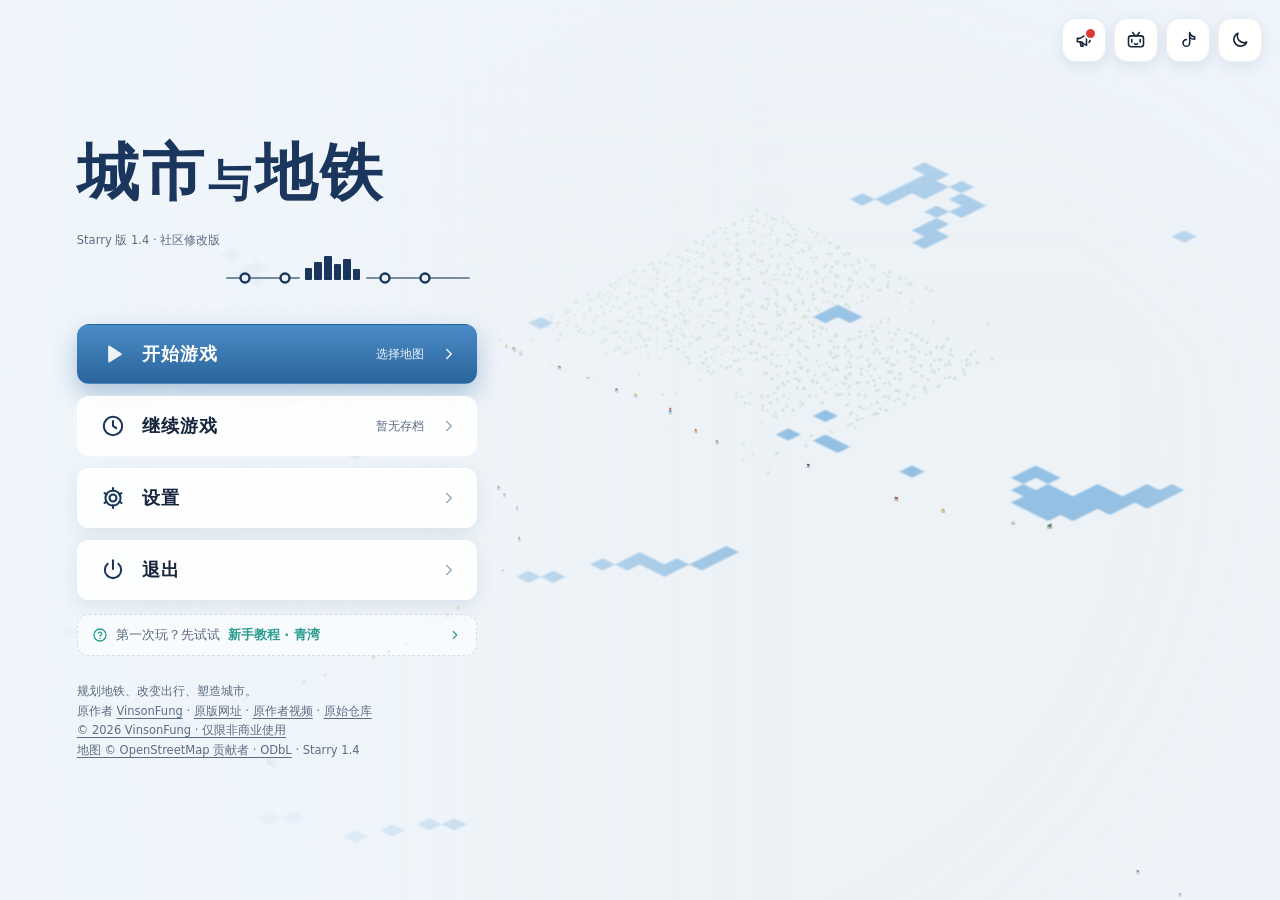
==== commit af068cf4: "Release Starry 1.4" ====
--- a/index.html
+++ b/index.html
@@ -57,6 +57,10 @@
   <script src="js/data_cq.js"></script>
   <script src="js/geo_tj.js"></script>
   <script src="js/data_tj.js"></script>
+  <script src="js/geo_qd.js"></script>
+  <script src="js/data_qd.js"></script>
+  <script src="js/geo_xa.js"></script>
+  <script src="js/data_xa.js"></script>
   <script src="js/geo_hk.js"></script>
   <script src="js/data_hk.js"></script>
   <script src="js/geo_tk.js"></script>
@@ -77,6 +81,12 @@
   <script src="js/geo_gz_outer.js"></script>
   <script src="js/outer-maps.js"></script>
   <script src="js/traits.js"></script>
+  <script src="js/geo_ny1900.js"></script>
+  <script src="js/data_ny1900.js"></script>
+  <script src="js/geo_sg1980.js"></script>
+  <script src="js/data_sg1980.js"></script>
+  <script src="js/geo_sy.js"></script>
+  <script src="js/data_sy.js"></script>
   <script src="js/maps.js"></script>
   <script src="js/data_eras.js"></script>
   <script src="js/facility.js"></script>
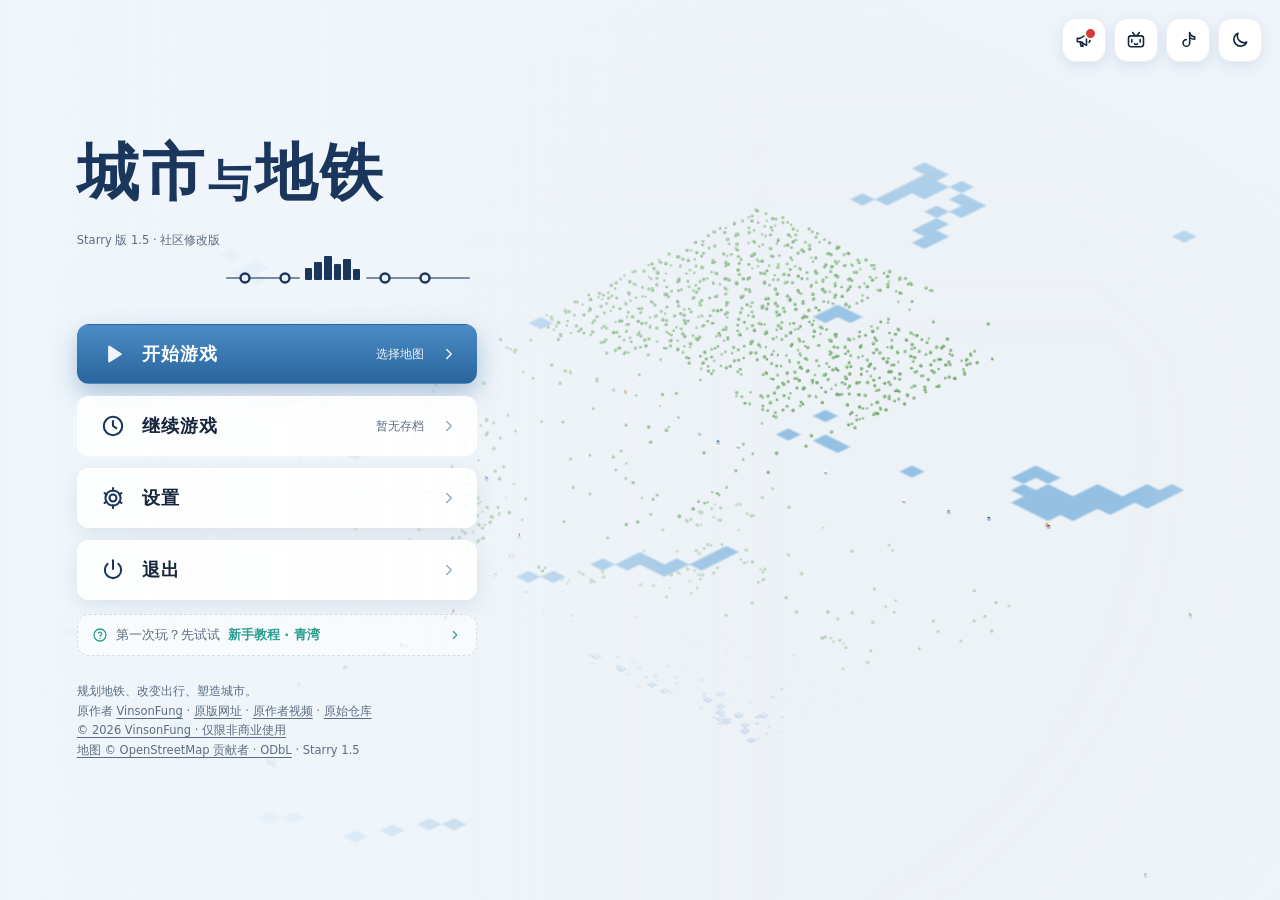
==== commit 4148b60c: "Release Starry 1.5" ====
--- a/index.html
+++ b/index.html
@@ -61,6 +61,8 @@
   <script src="js/data_qd.js"></script>
   <script src="js/geo_xa.js"></script>
   <script src="js/data_xa.js"></script>
+  <script src="js/geo_nb.js"></script>
+  <script src="js/data_nb.js"></script>
   <script src="js/geo_hk.js"></script>
   <script src="js/data_hk.js"></script>
   <script src="js/geo_tk.js"></script>
--- a/css/style.css
+++ b/css/style.css
@@ -2416,7 +2416,7 @@
 .ms2-acth b { font-size: 14px; }
 .ms2-acth .tiny { display: inline-flex; align-items: center; gap: 4px; }
 .ms2-acts { display: grid; grid-template-columns: minmax(0, 1.25fr) minmax(0, 1fr) minmax(0, 1fr) minmax(0, 1fr); gap: 8px; }
-.ms2-acts .map-free { grid-column: 1 / -1; }
+.ms2-acts .map-free, .ms2-acts .map-scenarios { grid-column: 1 / -1; }
 .ms2-acts .map-mode { min-width: 0; padding: 10px 12px; gap: 10px; }
 .ms2-acts .map-mode .grow { min-width: 0; }
 .ms2-acts .map-mode b, .ms2-acts .map-mode small { white-space: nowrap; overflow: hidden; text-overflow: ellipsis; }
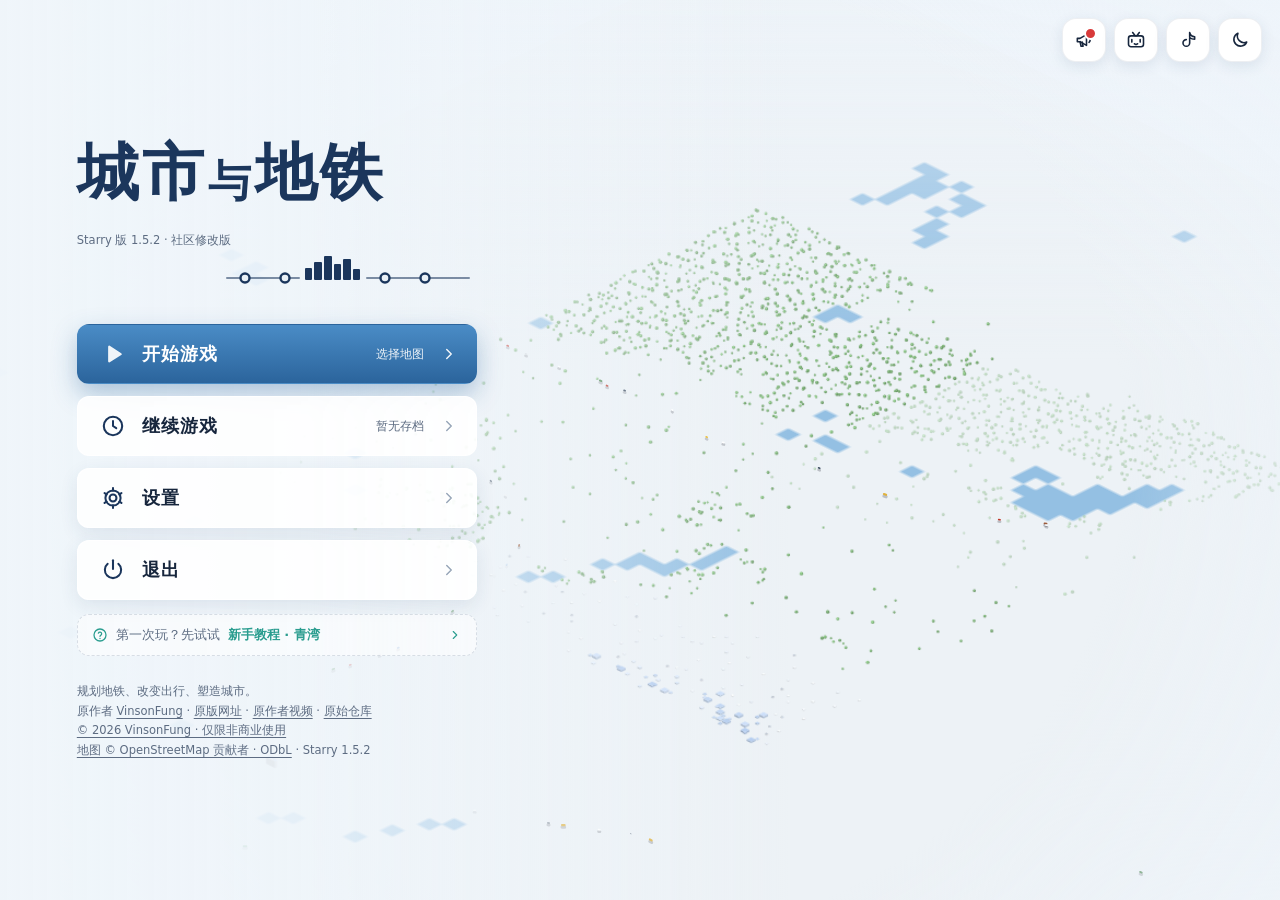
==== commit 8e33fb28: "Release Starry 1.5.2" ====
--- a/index.html
+++ b/index.html
@@ -61,6 +61,8 @@
   <script src="js/data_qd.js"></script>
   <script src="js/geo_xa.js"></script>
   <script src="js/data_xa.js"></script>
+  <script src="js/geo_mi.js"></script>
+  <script src="js/data_mi.js"></script>
   <script src="js/geo_nb.js"></script>
   <script src="js/data_nb.js"></script>
   <script src="js/geo_hk.js"></script>
@@ -95,12 +97,14 @@
   <script src="js/eras.js"></script>
   <script src="js/city.js"></script>
   <script src="js/metro.js"></script>
+  <script src="js/noise.js"></script>
   <script src="js/road-kernel.js"></script>
   <script src="js/sim.js"></script>
   <script src="js/economy.js"></script>
   <script src="js/taskplans.js"></script>
   <script src="js/macro.js"></script>
   <script src="js/rail-concessions.js"></script>
+  <script src="js/development.js"></script>
   <script src="js/game.js"></script>
   <script src="js/milestones.js"></script>
   <script src="js/sim-stamp.js"></script>
@@ -122,6 +126,7 @@
   <script src="js/screens.js"></script>
   <script src="js/sketch.js"></script>
   <script src="js/pages.js"></script>
+  <script src="js/todo.js"></script>
   <script src="js/corp.js"></script>
   <script src="js/fleet.js"></script>
   <script src="js/impact.js"></script>
--- a/css/style.css
+++ b/css/style.css
@@ -1344,6 +1344,8 @@
 .ptabs { position: sticky; top: -12px; z-index: 3; display: flex; gap: 2px; padding: 3px; margin: -2px 0 10px; border-radius: 12px; background: var(--surface-3); box-shadow: 0 6px 10px -8px rgba(0, 0, 0, 0.18); }
 .ptabs button { flex: 1 1 0; min-width: 0; border: 0; background: transparent; padding: 6px 4px; border-radius: 9px; cursor: pointer; color: var(--muted); font-weight: 600; font-size: 12.5px; display: inline-flex; align-items: center; justify-content: center; gap: 5px; transition: background .18s, color .18s, box-shadow .2s; white-space: nowrap; }
 .ptabs button .ico { width: 15px; height: 15px; }
+.tk-page > .ptabs { flex-wrap: wrap; }
+.tk-page > .ptabs button { flex: 1 0 auto; }
 .ptabs button:hover { color: var(--text); }
 .ptabs button.on { background: var(--surface-solid); color: var(--accent); box-shadow: var(--shadow-sm); }
 .fin-cards { display: grid; grid-template-columns: repeat(3, 1fr); gap: 6px; margin-bottom: 8px; }
@@ -3933,3 +3935,35 @@
   .nr-news { font-size: 10px; }
 }
 @media (prefers-reduced-motion: reduce) { .nr-era.flash, .nr-news { animation: none; } }
+
+/* 任务待办 */
+.td-empty { padding: 26px 8px; }
+.td-sec { margin: 4px 0 12px; }
+.td-sec-h { display: flex; align-items: center; gap: 6px; font-size: 12px; font-weight: 700; color: var(--muted); margin: 6px 2px 6px; }
+.td-sec-h em { font-style: normal; font-weight: 700; font-size: 11px; padding: 0 6px; border-radius: 999px; background: var(--surface-3); color: var(--muted); }
+.td-sec-h .linkbtn { margin-left: auto; }
+.td-sec.lv-urgent .td-sec-h { color: var(--bad); }
+.td-sec.lv-warn .td-sec-h { color: var(--warn); }
+.td-item { display: grid; grid-template-columns: 30px 1fr; gap: 10px; padding: 10px 11px; margin: 6px 0; border-radius: 12px; background: var(--surface-solid); border: 1px solid var(--line-strong); border-left: 3px solid var(--accent); }
+.td-item.lv-urgent { border-left-color: var(--bad); background: linear-gradient(90deg, var(--bad-soft), var(--surface-solid) 60%); }
+.td-item.lv-warn { border-left-color: var(--warn); }
+.td-ico { width: 30px; height: 30px; border-radius: 9px; display: grid; place-items: center; background: var(--accent-soft); color: var(--accent); }
+.td-item.lv-urgent .td-ico { background: var(--bad-soft); color: var(--bad); }
+.td-item.lv-warn .td-ico { background: var(--warn-soft); color: var(--warn); }
+.td-main { min-width: 0; }
+.td-t { display: flex; align-items: baseline; gap: 6px; flex-wrap: wrap; }
+.td-t b { font-size: 13px; line-height: 1.35; }
+.td-cat { flex: none; font-size: 10.5px; font-weight: 700; padding: 1px 6px; border-radius: 6px; background: var(--surface-3); color: var(--muted); }
+.td-sub { font-size: 12px; color: var(--muted); margin-top: 3px; line-height: 1.45; }
+.td-bar { height: 5px; border-radius: 3px; background: var(--surface-3); margin-top: 7px; overflow: hidden; }
+.td-bar i { display: block; height: 100%; border-radius: 3px; background: var(--accent); }
+.td-item.lv-urgent .td-bar i { background: var(--bad); }
+.td-item.lv-warn .td-bar i { background: var(--warn); }
+.td-acts { display: flex; flex-wrap: wrap; gap: 6px; margin-top: 8px; }
+.td-recent { list-style: none; margin: 0; padding: 4px 2px; }
+.td-recent li { display: grid; grid-template-columns: 18px 52px 1fr; align-items: center; gap: 6px; padding: 5px 4px; font-size: 12px; border-bottom: 1px dashed var(--line); }
+.td-recent li:last-child { border-bottom: 0; }
+.td-ri { color: var(--faint); display: grid; place-items: center; }
+.td-rd { color: var(--faint); font-variant-numeric: tabular-nums; }
+.td-rt { color: var(--text); min-width: 0; overflow: hidden; text-overflow: ellipsis; white-space: nowrap; }
+.cnt:not(.urgent) { background: var(--accent); }
